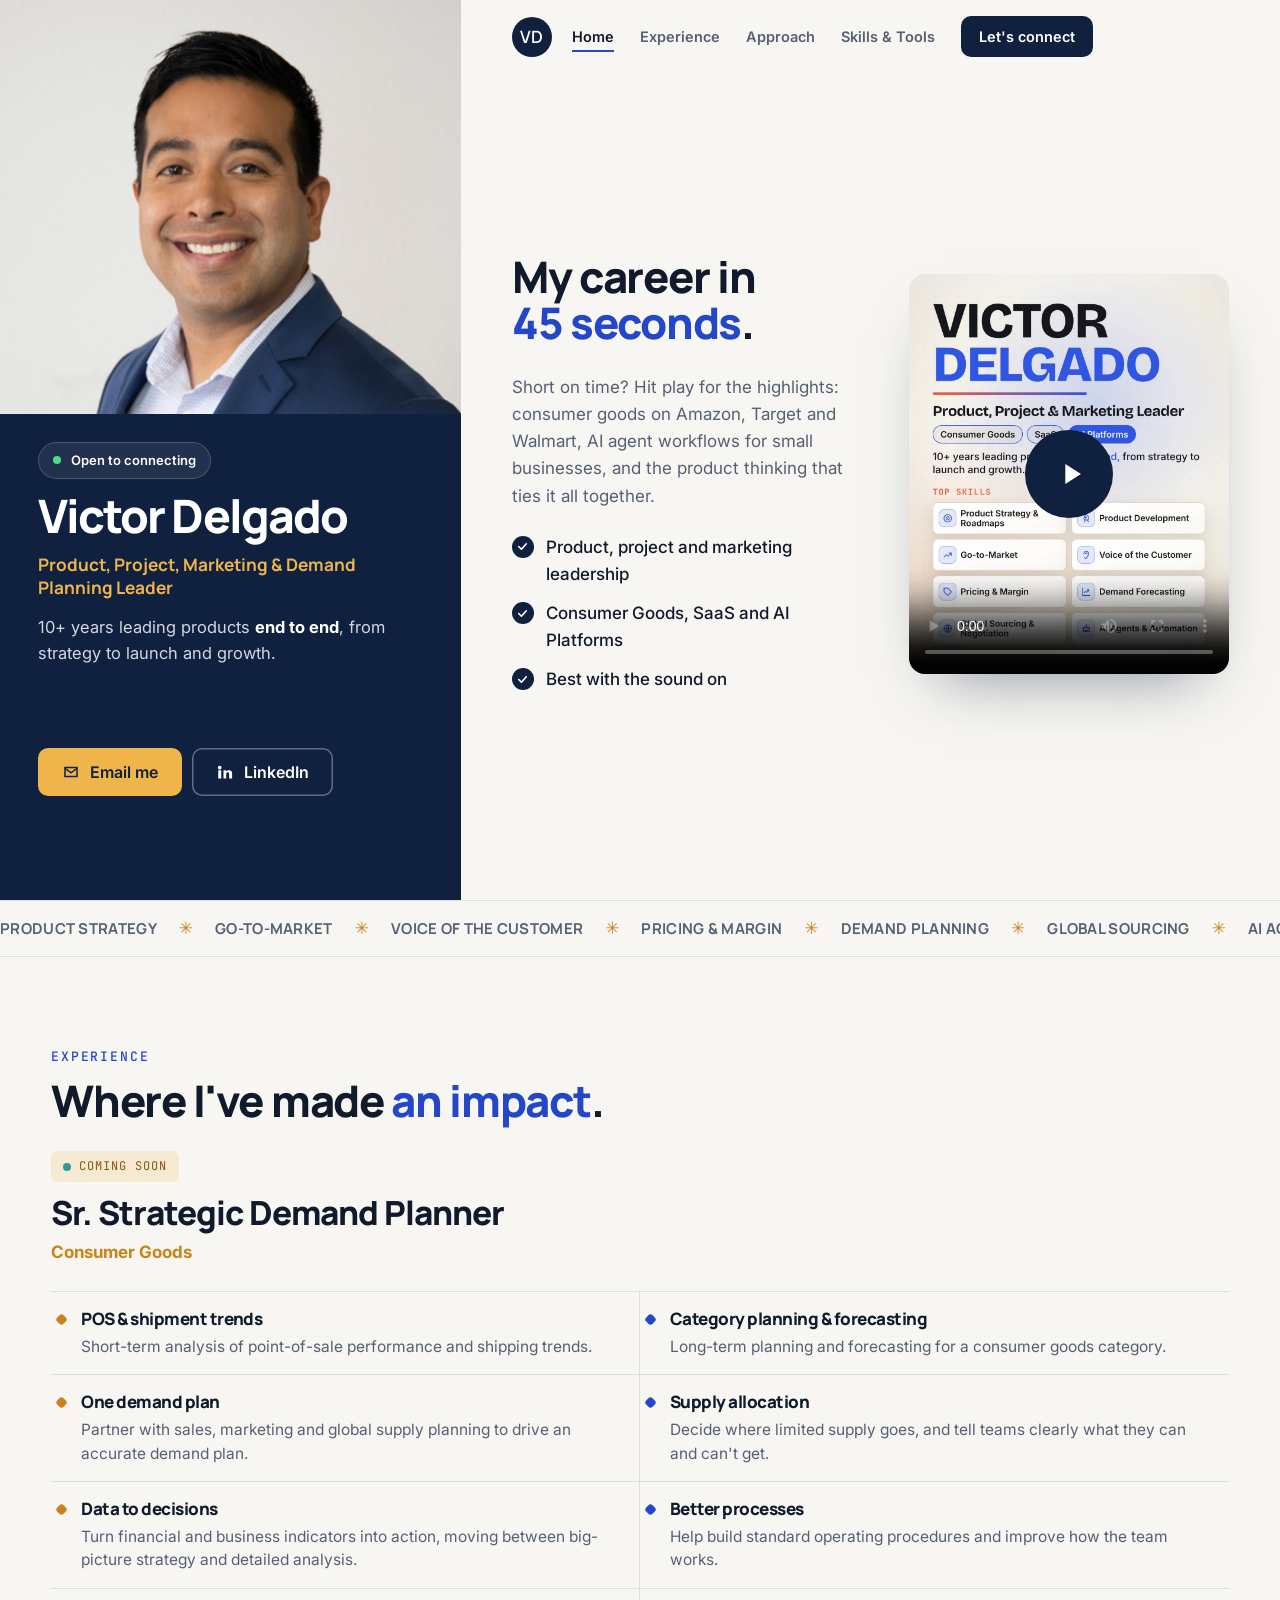
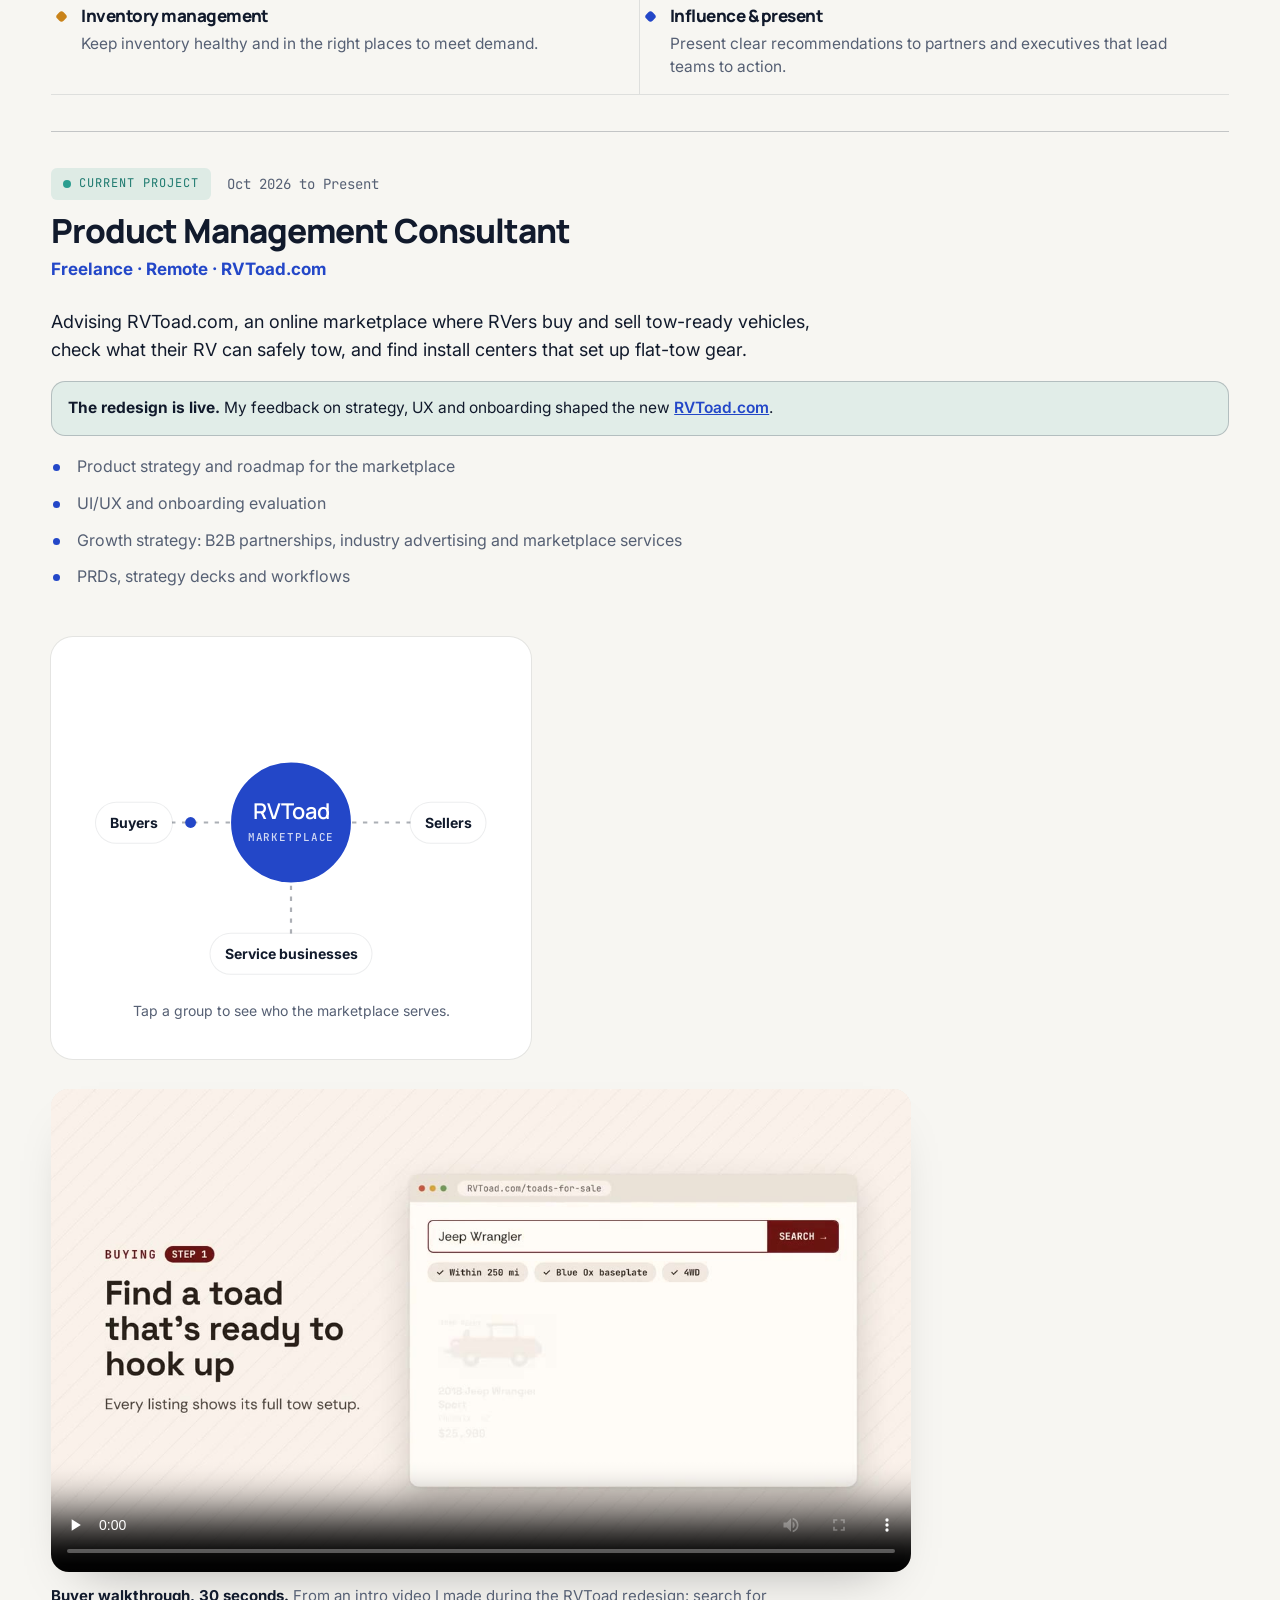
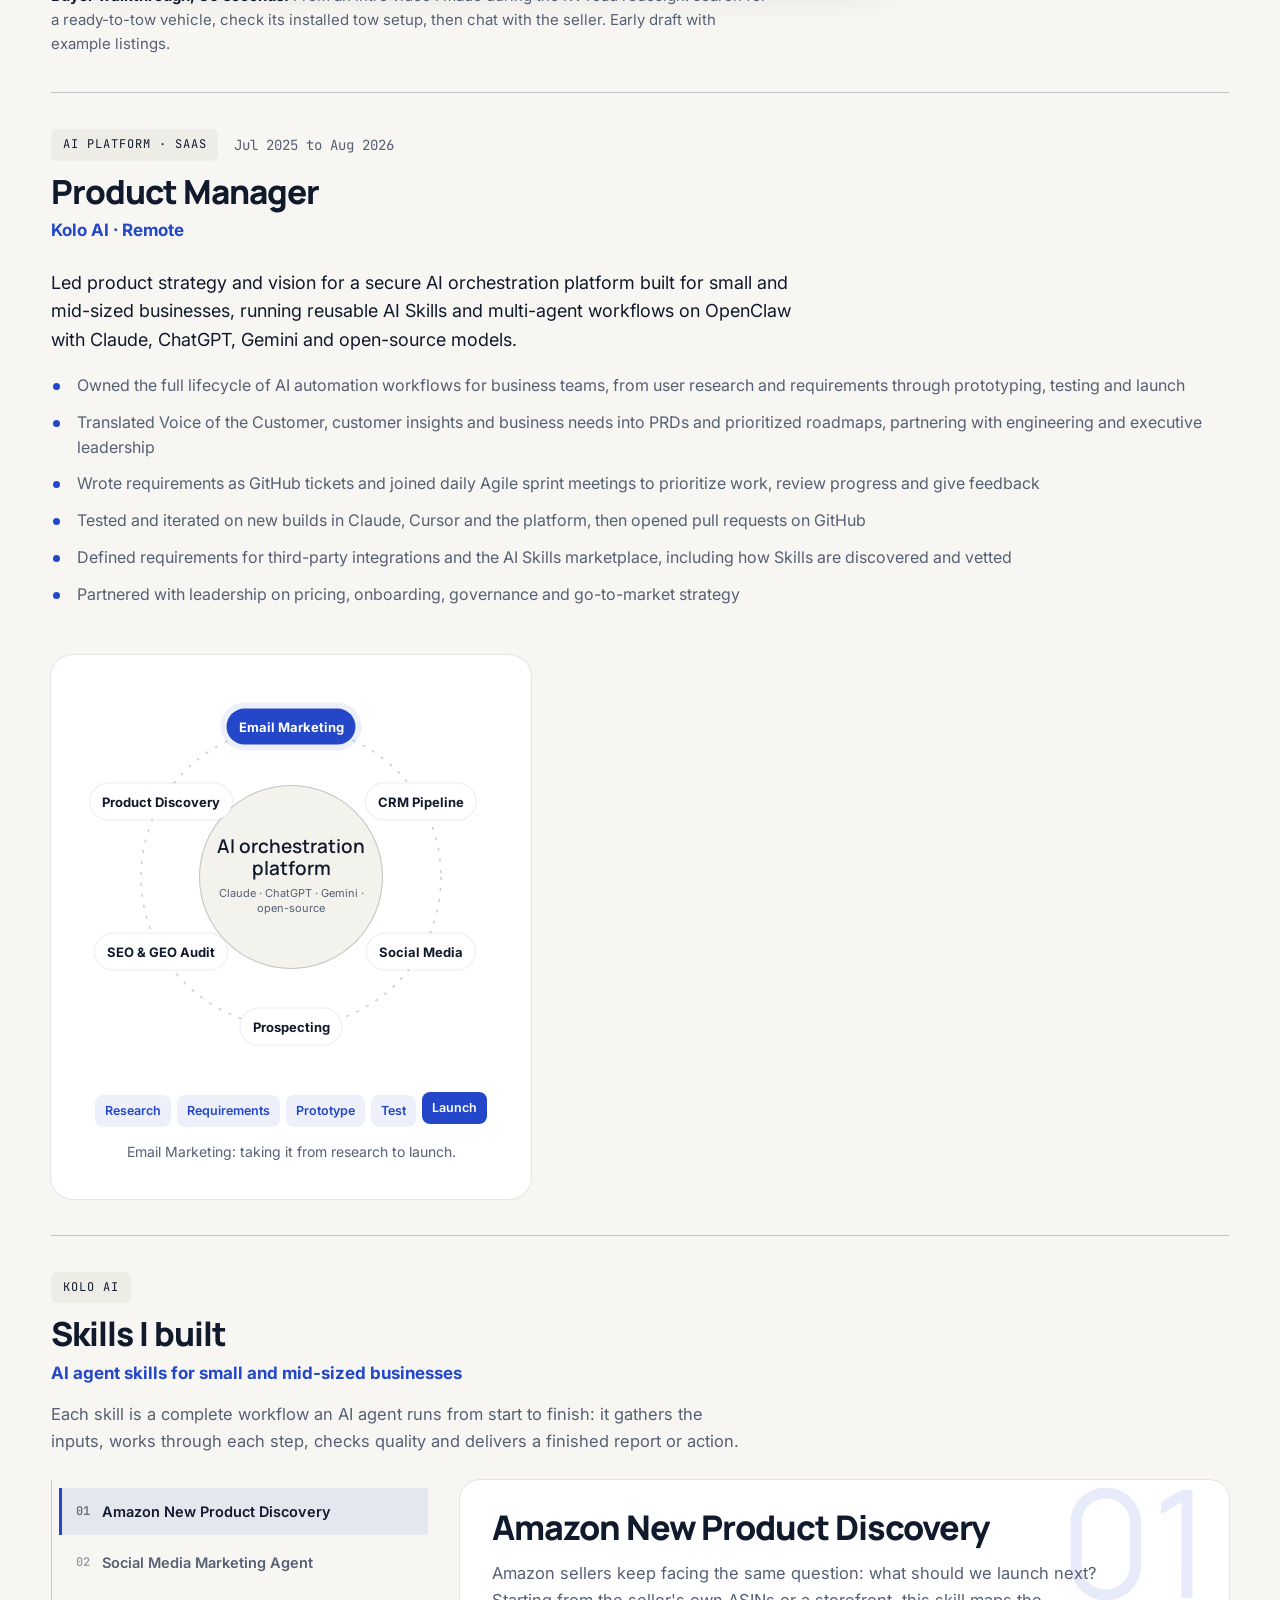
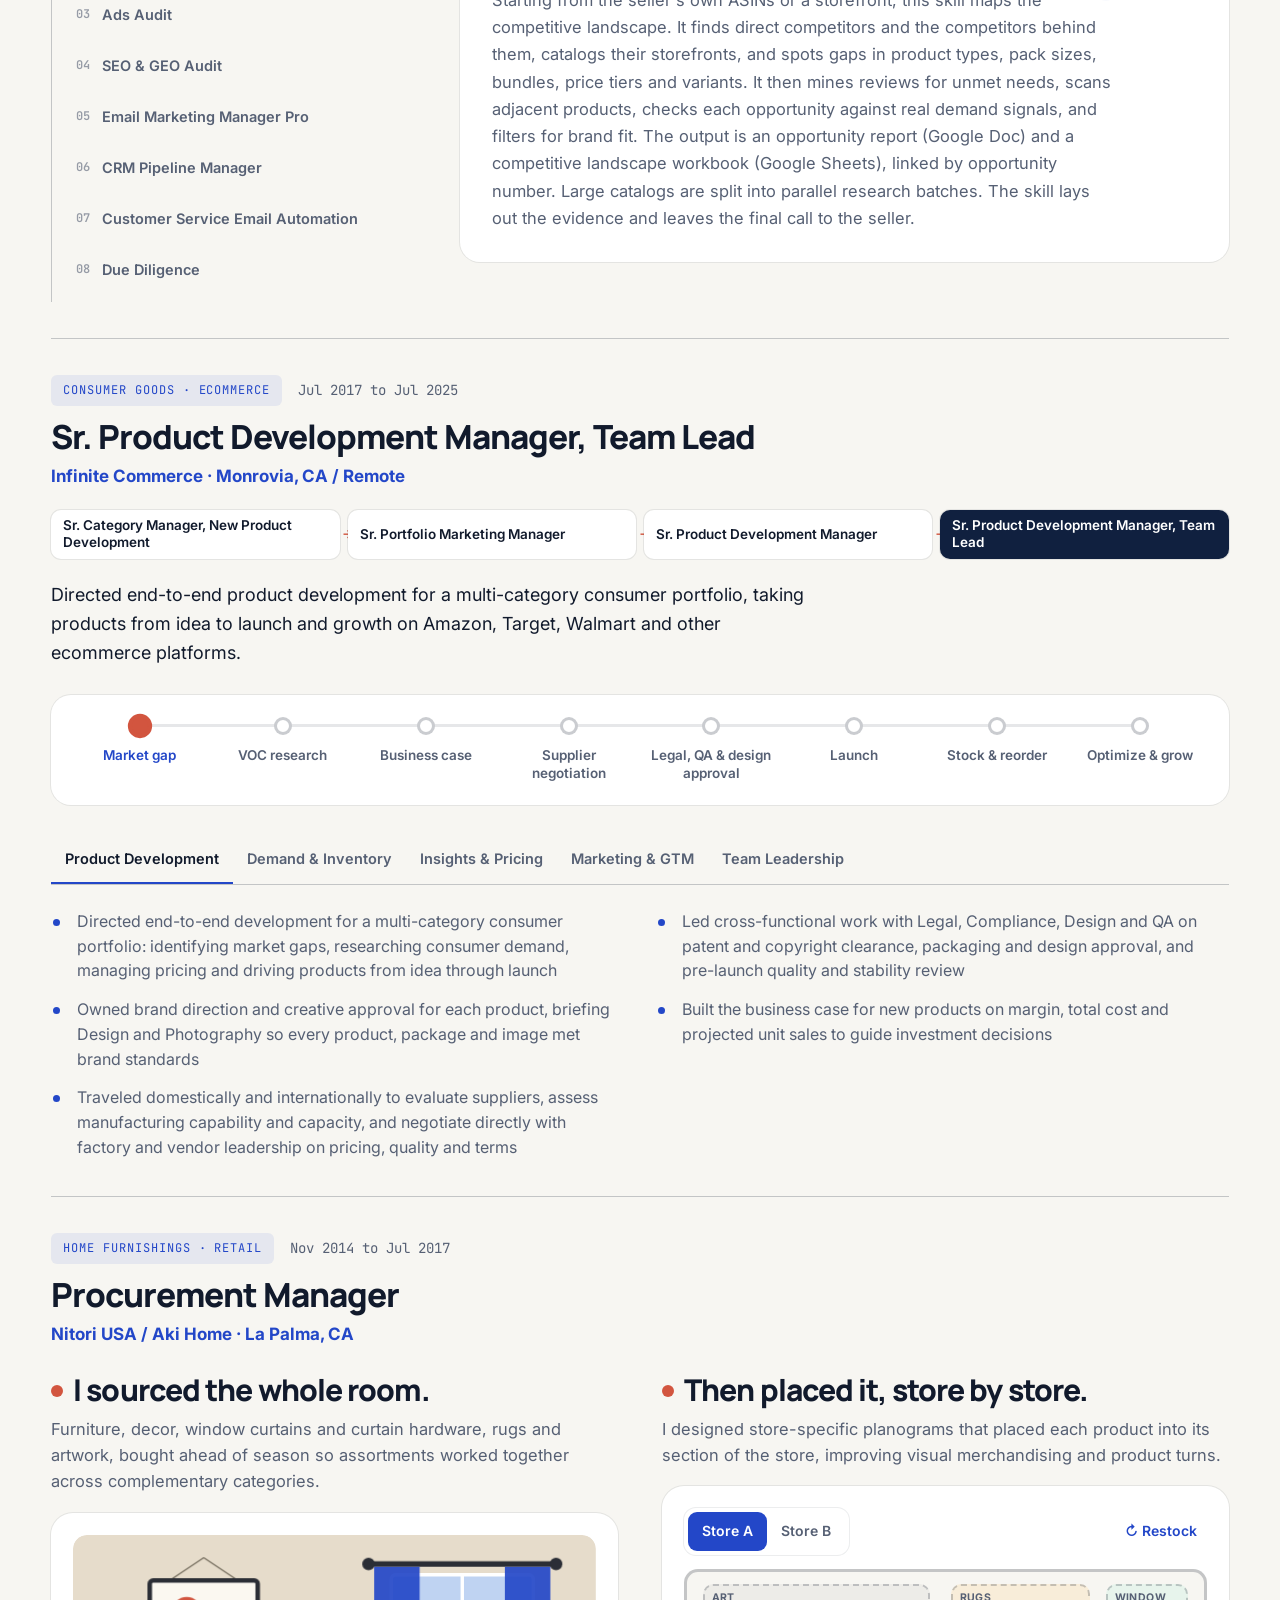
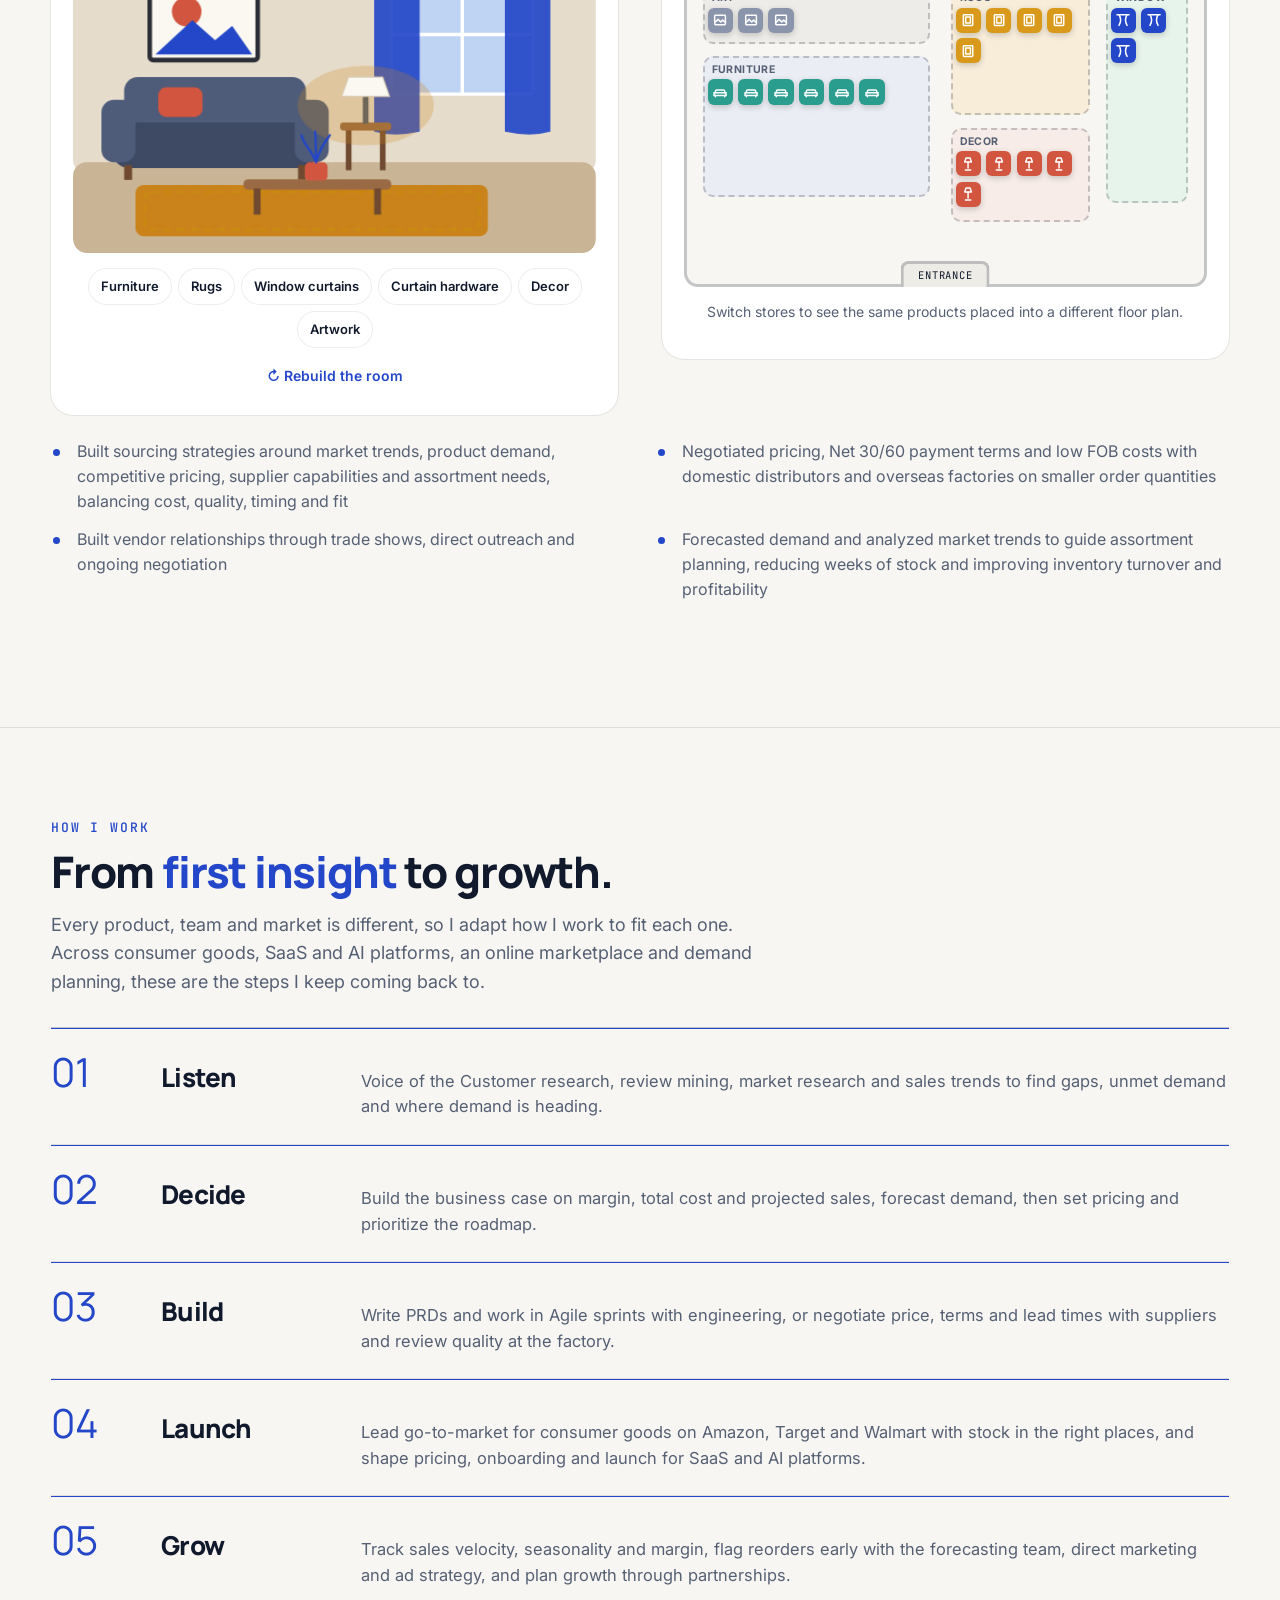
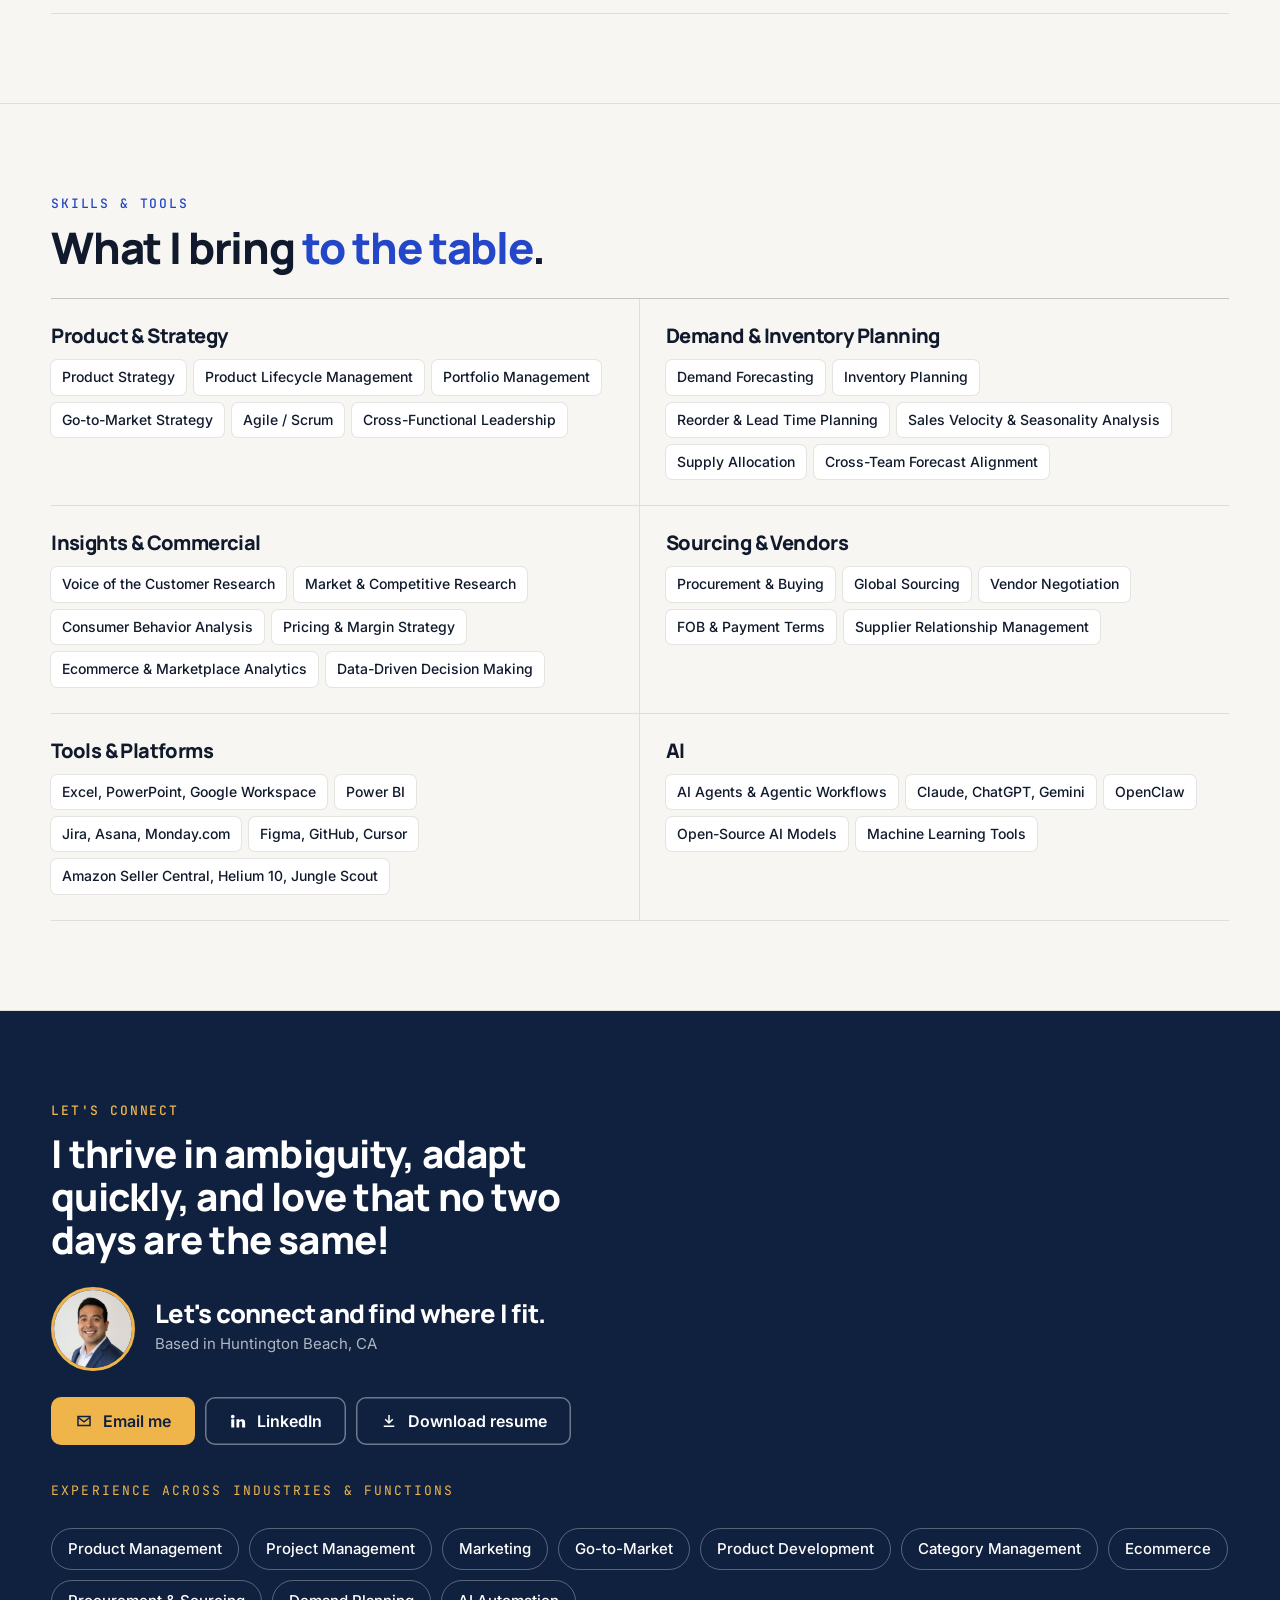
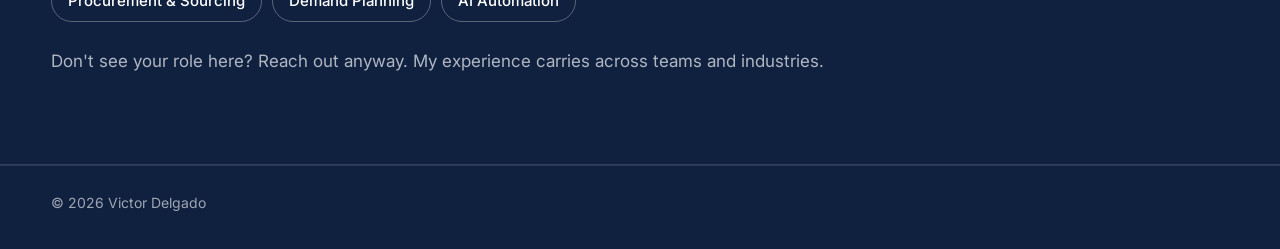
==== index.html @ 702a648f "Home hero: profile panel and video side by side, full-width sections below The fixed side panel is g" ====
<!doctype html>
<html lang="en">
<head>
  <meta charset="utf-8">
  <script>document.documentElement.classList.add("js")</script>
  <meta name="viewport" content="width=device-width, initial-scale=1">
  <title>Victor Delgado | Product, Project, Marketing &amp; Demand Planning Leader</title>
  <meta name="author" content="Victor Delgado">
  <meta name="description" content="Victor Delgado: Product, Project, Marketing &amp; Demand Planning Leader across Consumer Goods, SaaS and AI Platforms. 10+ years leading products end to end, from strategy to launch and growth.">
  <meta name="theme-color" content="#10203F">

  <meta property="og:type" content="website">
  <meta property="og:url" content="https://victordelgadopm.github.io/">
  <meta property="og:title" content="Victor Delgado | Product, Project, Marketing &amp; Demand Planning Leader">
  <meta property="og:description" content="10+ years leading products end to end, from strategy to launch and growth. Consumer Goods, SaaS and AI Platforms.">
  <meta property="og:image" content="https://victordelgadopm.github.io/assets/og-card.png?v=3">
  <meta property="og:image:width" content="1200">
  <meta property="og:image:height" content="630">
  <meta name="twitter:card" content="summary_large_image">

  <link rel="icon" href="assets/favicon.svg" type="image/svg+xml">
  <link rel="preconnect" href="https://fonts.googleapis.com">
  <link rel="preconnect" href="https://fonts.gstatic.com" crossorigin>
  <link href="https://fonts.googleapis.com/css2?family=Manrope:wght@500;600;700;800&family=Inter:wght@400;500;600;700&family=JetBrains+Mono:wght@500&display=swap" rel="stylesheet">
  <link rel="stylesheet" href="styles.css?v=20261119u">
  <link rel="stylesheet" href="profile.css?v=20261119u">
</head>
<body class="o1">
  <div class="progress" aria-hidden="true"></div>
  <div class="side__track" aria-hidden="true"><span></span></div>
  <header class="nav ">
    <a href="#home" class="nav__logo" aria-label="Back to top">VD</a>
    <nav class="nav__links" id="navLinks" aria-label="Sections">
      <a href="#home" class="nav__logo nav__logo--inline" aria-label="Back to top">VD</a>
      <a href="#home">Home</a>
      <a href="#experience">Experience</a>
      <a href="#approach">Approach</a>
      <a href="#toolkit">Skills &amp; Tools</a>
      <a href="#contact" class="nav__pill">Let's connect</a>
    </nav>
    <button type="button" class="nav__menu" aria-expanded="false" aria-controls="navLinks"><svg viewBox="0 0 24 24" aria-hidden="true"><path d="M4 7h16M4 12h16M4 17h16" fill="none" stroke="currentColor" stroke-width="2" stroke-linecap="round"/></svg>Menu</button>
    <a href="#contact" class="btn btn--small nav__cta">Let's connect</a>
  </header>
  <section id="home" class="top">
  <aside class="side hero">
    <div class="side__photo tilt"><img src="assets/headshot.jpg" alt="Portrait of Victor Delgado" width="1000" height="1000"></div>
    <div class="side__body">
      <p class="eyebrow"><span class="dot-live"></span>Open to connecting</p>
      <h1 class="side__name">Victor Delgado</h1>
      <p class="side__title">Product, Project, Marketing &amp; Demand Planning Leader</p>
      <p class="side__lede">10+ years leading products <em>end to end</em>, from strategy to launch and growth.</p>
      <p class="hero__rotator" aria-live="polite"><span class="bw">I</span> <span class="bw">turn</span> <span class="bw"><b>sales</b></span> <span class="bw"><b>trends</b></span> <span class="bw">into</span> <span class="bw"><b>forecasts</b></span> <span class="bw"><b>teams</b></span> <span class="bw"><b>can</b></span> <span class="bw"><b>plan</b></span> <span class="bw"><b>around.</b></span></p>
      <div class="side__cta">
        <a href="#video" class="btn magnetic"><svg viewBox="0 0 24 24" aria-hidden="true"><path d="M8 5v14l11-7z"/></svg>Watch my video resume</a>
        <a href="#experience" class="btn btn--ghost magnetic">See my work</a>
      </div>
      <div class="side__cta side__cta--desk">
        <a href="mailto:vtdelg@gmail.com" class="btn magnetic"><svg viewBox="0 0 24 24" aria-hidden="true"><path d="M4 6h16v12H4z" fill="none" stroke="currentColor" stroke-width="2"/><path d="M4 7l8 6 8-6" fill="none" stroke="currentColor" stroke-width="2"/></svg>Email me</a>
        <a href="https://www.linkedin.com/in/victordelgado-product" class="btn btn--ghost magnetic" target="_blank" rel="noopener"><svg viewBox="0 0 24 24" aria-hidden="true"><path fill="currentColor" d="M4.98 3.5a2.5 2.5 0 1 1 0 5 2.5 2.5 0 0 1 0-5zM3 9.75h4v11H3zm7 0h3.8v1.5h.05c.53-1 1.83-1.75 3.4-1.75 3.6 0 4.25 2.2 4.25 5.1v6.15h-4v-5.45c0-1.3-.02-2.95-1.8-2.95-1.8 0-2.1 1.4-2.1 2.85v5.55H10z"/></svg>LinkedIn</a>
      </div>
    </div>
  </aside>
    <div id="video" class="top__video">
      <div class="blk__body vid">
        <div class="vid__copy"><h2>My career in <em>45 seconds</em>.</h2>
          <p>Short on time? Hit play for the highlights: consumer goods on Amazon, Target and Walmart, AI agent workflows for small businesses, and the product thinking that ties it all together.</p>
          <ul class="ticks">
<li>Product, project and marketing leadership</li>
<li>Consumer Goods, SaaS and AI Platforms</li>
<li>Best with the sound on</li>
</ul></div>
        <div class="vid__frame"><div class="screen">
          <video id="resumeVideo" src="assets/video-resume.mp4" poster="assets/video-poster.jpg" preload="metadata" playsinline controls></video>
          <button class="video__play" type="button" aria-label="Play video resume"><svg viewBox="0 0 24 24" aria-hidden="true"><path d="M8 5v14l11-7z"/></svg></button>
        </div></div>
      </div>
    </div>
  </section>
  <main class="main">
    <div class="strip" aria-hidden="true"><div class="marquee__track">
<span>Product Strategy</span><i>✳</i><span>Go-to-Market</span><i>✳</i><span>Voice of the Customer</span><i>✳</i><span>Pricing &amp; Margin</span><i>✳</i><span>Demand Planning</span><i>✳</i><span>Global Sourcing</span><i>✳</i><span>AI Agents &amp; Automation</span><i>✳</i><span>Roadmaps &amp; PRDs</span><i>✳</i>
<span>Product Strategy</span><i>✳</i><span>Go-to-Market</span><i>✳</i><span>Voice of the Customer</span><i>✳</i><span>Pricing &amp; Margin</span><i>✳</i><span>Demand Planning</span><i>✳</i><span>Global Sourcing</span><i>✳</i><span>AI Agents &amp; Automation</span><i>✳</i><span>Roadmaps &amp; PRDs</span><i>✳</i>
</div></div>
    <section id="experience" class="section blk">
      <div class="blk__label">Experience</div>
      <div class="blk__body"><h2 class="blk__h">Where I've made <em>an impact</em>.</h2>
      <article class="role role--wide role--next reveal" id="role-demand">
<div class="role__head">
<div class="role__meta"><span class="badge badge--amber"><span class="dot-live dot-live--amber"></span>Coming soon</span></div>
<h3 class="role__title">Sr. Strategic Demand Planner</h3>
<p class="role__co">Consumer Goods</p>
</div>
<ul class="duties">
<li class="duty reveal" style="--d:0"><h4>POS &amp; shipment trends</h4><p>Short-term analysis of point-of-sale performance and shipping trends.</p></li>
<li class="duty reveal" style="--d:1"><h4>Category planning &amp; forecasting</h4><p>Long-term planning and forecasting for a consumer goods category.</p></li>
<li class="duty reveal" style="--d:2"><h4>One demand plan</h4><p>Partner with sales, marketing and global supply planning to drive an accurate demand plan.</p></li>
<li class="duty reveal" style="--d:0"><h4>Supply allocation</h4><p>Decide where limited supply goes, and tell teams clearly what they can and can't get.</p></li>
<li class="duty reveal" style="--d:1"><h4>Data to decisions</h4><p>Turn financial and business indicators into action, moving between big-picture strategy and detailed analysis.</p></li>
<li class="duty reveal" style="--d:2"><h4>Better processes</h4><p>Help build standard operating procedures and improve how the team works.</p></li>
<li class="duty reveal" style="--d:0"><h4>Inventory management</h4><p>Keep inventory healthy and in the right places to meet demand.</p></li>
<li class="duty reveal" style="--d:1"><h4>Influence &amp; present</h4><p>Present clear recommendations to partners and executives that lead teams to action.</p></li>
</ul>
</article><article class="role reveal" id="role-rvtoad">
<div class="role__head">
<div class="role__meta"><span class="badge badge--live"><span class="dot-live"></span>Current project</span><span class="role__dates">Oct 2026 to Present</span></div>
<h3 class="role__title">Product Management Consultant</h3>
<p class="role__co">Freelance · Remote · RVToad.com</p>
</div>
<div class="role__body">
<div class="role__text">
<p class="role__sum">Advising RVToad.com, an online marketplace where RVers buy and sell tow-ready vehicles, check what their RV can safely tow, and find install centers that set up flat-tow gear.</p>
<p class="note note--live"><strong>The redesign is live.</strong> My feedback on strategy, UX and onboarding shaped the new <a href="https://rvtoad.com" rel="noopener" target="_blank">RVToad.com</a>.</p>
<ul class="list">
<li>Product strategy and roadmap for the marketplace</li>
<li>UI/UX and onboarding evaluation</li>
<li>Growth strategy: B2B partnerships, industry advertising and marketplace services</li>
<li>PRDs, strategy decks and workflows</li>
</ul>
</div>
<figure aria-label="Diagram: RVToad marketplace connecting buyers, sellers and service businesses" class="viz viz--market">
<div class="market-wrap">
<svg aria-hidden="true" class="market" viewbox="0 0 400 300">
<path class="market__path" d="M70 150 L200 150" id="mp1"></path>
<path class="market__path" d="M330 150 L200 150" id="mp2"></path>
<path class="market__path" d="M200 262 L200 150" id="mp3"></path>
<circle class="market__dot" r="5"><animatemotion dur="2.4s" repeatcount="indefinite"><mpath href="#mp1"></mpath></animatemotion></circle>
<circle class="market__dot market__dot--b" r="5"><animatemotion begin="0.8s" dur="2.4s" repeatcount="indefinite"><mpath href="#mp2"></mpath></animatemotion></circle>
<circle class="market__dot market__dot--c" r="5"><animatemotion begin="1.6s" dur="2.4s" repeatcount="indefinite"><mpath href="#mp3"></mpath></animatemotion></circle>
<circle class="market__pulse" cx="200" cy="150" r="54"></circle>
<circle class="market__hub" cx="200" cy="150" r="54"></circle>
<text class="market__hubtxt" x="200" y="147">RVToad</text>
<text class="market__hubsub" x="200" y="167">marketplace</text>
</svg>
<button class="node node--l" data-tip="Buyers: RVers shopping for a vehicle with tow gear already installed, plus a calculator to check what their RV can safely tow." type="button">Buyers</button>
<button class="node node--r" data-tip="Sellers: private owners, RV dealers and install shops listing tow-ready vehicles." type="button">Sellers</button>
<button class="node node--b" data-tip="Service businesses: install centers and service shops that set up flat-tow gear, reached through marketplace services and B2B partnerships." type="button">Service businesses</button>
</div>
<figcaption aria-live="polite" class="viz__tip">Tap a group to see who the marketplace serves.</figcaption>
</figure>
</div>
<figure class="rvvid">
<div class="rvvid__frame">
<video aria-label="RVToad buyer walkthrough video" controls="" playsinline="" poster="assets/rvtoad-poster.jpg" preload="none" src="assets/rvtoad-buyer.mp4"></video>
</div>
<figcaption><strong>Buyer walkthrough, 30 seconds.</strong> From an intro video I made during the RVToad redesign: search for a ready-to-tow vehicle, check its installed tow setup, then chat with the seller. Early draft with example listings.</figcaption>
</figure>
</article><article class="role reveal" id="role-kolo">
<div class="role__head">
<div class="role__meta"><span class="badge">AI Platform · SaaS</span><span class="role__dates">Jul 2025 to Aug 2026</span></div>
<h3 class="role__title">Product Manager</h3>
<p class="role__co">Kolo AI · Remote</p>
</div>
<div class="role__body">
<div class="role__text">
<p class="role__sum">Led product strategy and vision for a secure AI orchestration platform built for small and mid-sized businesses, running reusable AI Skills and multi-agent workflows on OpenClaw with Claude, ChatGPT, Gemini and open-source models.</p>
<ul class="list">
<li>Owned the full lifecycle of AI automation workflows for business teams, from user research and requirements through prototyping, testing and launch</li>
<li>Translated Voice of the Customer, customer insights and business needs into PRDs and prioritized roadmaps, partnering with engineering and executive leadership</li>
<li>Wrote requirements as GitHub tickets and joined daily Agile sprint meetings to prioritize work, review progress and give feedback</li>
<li>Tested and iterated on new builds in Claude, Cursor and the platform, then opened pull requests on GitHub</li>
<li>Defined requirements for third-party integrations and the AI Skills marketplace, including how Skills are discovered and vetted</li>
<li>Partnered with leadership on pricing, onboarding, governance and go-to-market strategy</li>
</ul>
</div>
<figure aria-label="Diagram: examples of AI agent workflows owned at Kolo AI" class="viz viz--agents">
<div class="orbit">
<svg aria-hidden="true" class="orbit__lines" viewbox="0 0 400 400">
<circle class="orbit__ring" cx="200" cy="200" r="150"></circle>
</svg>
<div class="orbit__core">
<strong>AI orchestration platform</strong>
<span>Claude · ChatGPT · Gemini · open-source</span>
</div>
<button class="agent" style="--a:-90deg" type="button">Email Marketing</button>
<button class="agent" style="--a:-30deg" type="button">CRM Pipeline</button>
<button class="agent" style="--a:30deg" type="button">Social Media</button>
<button class="agent" style="--a:90deg" type="button">Prospecting</button>
<button class="agent" style="--a:150deg" type="button">SEO &amp; GEO Audit</button>
<button class="agent" style="--a:210deg" type="button">Product Discovery</button>
</div>
<ol aria-label="Workflow lifecycle" class="lifecycle">
<li>Research</li><li>Requirements</li><li>Prototype</li><li>Test</li><li>Launch</li>
</ol>
<figcaption aria-live="polite" class="viz__tip">Examples of agent workflows I owned. Tap one to run it through the lifecycle.</figcaption>
</figure>
</div>
</article><article class="role role--skills reveal" id="role-kolo-skills">
<div class="role__head">
<div class="role__meta"><span class="badge">Kolo AI</span></div>
<h3 class="role__title">Skills I built</h3>
<p class="role__co">AI agent skills for small and mid-sized businesses</p>
<p class="role__sum skills__intro">Each skill is a complete workflow an AI agent runs from start to finish: it gathers the inputs, works through each step, checks quality and delivers a finished report or action.</p>
</div>
<div class="tabs skills" data-tabs="">
<div aria-label="Skills I built at Kolo AI" class="tabs__list skills__list" role="tablist">
<button aria-controls="sk0" aria-selected="true" id="tab-sk0" role="tab" type="button"><span class="skills__num">01</span>Amazon New Product Discovery</button>
<button aria-controls="sk1" aria-selected="false" id="tab-sk1" role="tab" tabindex="-1" type="button"><span class="skills__num">02</span>Social Media Marketing Agent</button>
<button aria-controls="sk2" aria-selected="false" id="tab-sk2" role="tab" tabindex="-1" type="button"><span class="skills__num">03</span>Ads Audit</button>
<button aria-controls="sk3" aria-selected="false" id="tab-sk3" role="tab" tabindex="-1" type="button"><span class="skills__num">04</span>SEO &amp; GEO Audit</button>
<button aria-controls="sk4" aria-selected="false" id="tab-sk4" role="tab" tabindex="-1" type="button"><span class="skills__num">05</span>Email Marketing Manager Pro</button>
<button aria-controls="sk5" aria-selected="false" id="tab-sk5" role="tab" tabindex="-1" type="button"><span class="skills__num">06</span>CRM Pipeline Manager</button>
<button aria-controls="sk6" aria-selected="false" id="tab-sk6" role="tab" tabindex="-1" type="button"><span class="skills__num">07</span>Customer Service Email Automation</button>
<button aria-controls="sk7" aria-selected="false" id="tab-sk7" role="tab" tabindex="-1" type="button"><span class="skills__num">08</span>Due Diligence</button>
</div>
<div class="skills__panels">
<div aria-labelledby="tab-sk0" class="tabs__panel skills__panel" id="sk0" role="tabpanel">
<span class="skills__big">01</span>
<h4>Amazon New Product Discovery</h4>
<p>Amazon sellers keep facing the same question: what should we launch next? Starting from the seller's own ASINs or a storefront, this skill maps the competitive landscape. It finds direct competitors and the competitors behind them, catalogs their storefronts, and spots gaps in product types, pack sizes, bundles, price tiers and variants. It then mines reviews for unmet needs, scans adjacent products, checks each opportunity against real demand signals, and filters for brand fit. The output is an opportunity report (Google Doc) and a competitive landscape workbook (Google Sheets), linked by opportunity number. Large catalogs are split into parallel research batches. The skill lays out the evidence and leaves the final call to the seller.</p>
</div>
<div aria-labelledby="tab-sk1" class="tabs__panel skills__panel" hidden="" id="sk1" role="tabpanel">
<span class="skills__big">02</span>
<h4>Social Media Marketing Agent</h4>
<p>Small brands know they should post consistently, but few have time to research what works and keep up across five platforms. This marketing copilot has two modes. Research scans competitors in the niche and delivers a chat summary, a Google Doc report and a screenshot album. Create learns the brand's voice and brand kit, then turns one idea into drafts written for each platform (LinkedIn, X, TikTok, Instagram and Facebook) and shows them on an approval card where the owner can edit them. It is designed to schedule and publish through a virtual browser using the owner's own logged-in accounts, so it can do what the owner can do on each platform with no API keys. It prefers each platform's own scheduler, has a self-healing layer that adapts when a platform changes its layout, confirms posts actually went live, and never publishes without the owner's sign-off.</p>
</div>
<div aria-labelledby="tab-sk2" class="tabs__panel skills__panel" hidden="" id="sk2" role="tabpanel">
<span class="skills__big">03</span>
<h4>Ads Audit</h4>
<p>Small businesses often spend on ads across several platforms with no clear view of what's working. This skill audits paid media across Google, Meta, Amazon, LinkedIn, TikTok, Microsoft and other channels from whatever the owner uploads (exports, screenshots, or links). Specialist agents review tracking, budget, creative, compliance and each platform in parallel. The results roll up into a health score and grade, quick wins, and a 7/30/90 day action plan, delivered as a Google Doc report plus scorecard sheets. An optional full audit adds competitor research, and returning clients are remembered so repeat audits start faster.</p>
</div>
<div aria-labelledby="tab-sk3" class="tabs__panel skills__panel" hidden="" id="sk3" role="tabpanel">
<span class="skills__big">04</span>
<h4>SEO &amp; GEO Audit</h4>
<p>Customers now find businesses through AI answers like ChatGPT and Google AI as well as through Google search. This skill audits both. It checks Google Maps to see whether the business has a Google Business Profile, then follows one of two audit paths: one for local businesses with a profile, one for online-only brands. It crawls the site and sitemap, runs keyword searches, pulls Google Business Profile data, and checks technical SEO, schema, and Shopify, WordPress and Wix specifics. Google Search Console, Analytics, Ahrefs or SEMrush can be connected for deeper data. Every section of the report spells out the issues found, what to do, and the GEO impact. The report runs through a QA checklist before it's delivered as a Google Doc.</p>
</div>
<div aria-labelledby="tab-sk4" class="tabs__panel skills__panel" hidden="" id="sk4" role="tabpanel">
<span class="skills__big">05</span>
<h4>Email Marketing Manager Pro</h4>
<p>SMB outreach usually fails one of two ways: spam filters or a burned sender reputation. This skill runs multi-touch email campaigns from a connected Gmail or Outlook account the way a careful person would. It imports contact lists from files or shared links, drafts each touch for the owner's approval, sends one email at a time at a human pace during business hours, and follows up only with verified non-responders. It tracks replies, bounces and unsubscribes in one contact status view, honors opt-outs permanently, adds an unsubscribe and address footer to every email, and drafts replies to warm leads for approval.</p>
</div>
<div aria-labelledby="tab-sk5" class="tabs__panel skills__panel" hidden="" id="sk5" role="tabpanel">
<span class="skills__big">06</span>
<h4>CRM Pipeline Manager</h4>
<p>Many small teams can't justify a heavy CRM, so deals live in inboxes and spreadsheets. This is an AI-native CRM the team runs in plain language: accounts, contacts, deals, tasks, activity history and pipeline forecasting. A guided setup interview captures the team's real sales process, and data can be migrated from Salesforce, HubSpot, Pipedrive or spreadsheets. Permission tiers decide what the agent does on its own versus what needs approval, every change is logged and can be undone, and daily digests and reports flag deal risk and next best actions.</p>
</div>
<div aria-labelledby="tab-sk6" class="tabs__panel skills__panel" hidden="" id="sk6" role="tabpanel">
<span class="skills__big">07</span>
<h4>Customer Service Email Automation</h4>
<p>Small businesses lose customers when support emails sit unanswered, but most owners aren't ready to let AI reply on their behalf. This skill learns the business from its website, policy pages, shared files and past customer emails, then drafts replies in the owner's own voice. Every draft goes to an approval queue where the owner can approve, edit or reject it, and every edit feeds back into how it learns. It grounds answers only in the business's real policies and live order or booking data, escalates sensitive issues like legal threats or chargebacks straight to a person, flags emails still waiting on a reply, and logs questions the website couldn't answer. Once a category of email has earned a strong approval record, the agent can propose auto-responding to that category only, with ongoing spot checks. The owner can take that autonomy back instantly.</p>
</div>
<div aria-labelledby="tab-sk7" class="tabs__panel skills__panel" hidden="" id="sk7" role="tabpanel">
<span class="skills__big">08</span>
<h4>Due Diligence</h4>
<p>Before a partnership, acquisition, investment or big sales pitch, small teams rarely have the time or analysts for deep company research. From just a company name or URL, this skill produces a full due diligence report covering the company profile and business model, market sizing, competitive positioning, digital presence, customer reputation, product and IP, financial signals, leadership and growth indicators, then a SWOT and strategic considerations. Three research agents work in parallel to keep it fast, and each section passes a quality check before the report is assembled. Where public evidence is thin, the report says so instead of filling the gap with guesses. It's delivered as a Google Doc, a OneDrive document, or a PDF, depending on what the owner has connected.</p>
</div>
</div>
</div>
</article><article class="role role--wide reveal" id="role-infinite">
<div class="role__head">
<div class="role__meta"><span class="badge badge--coral">Consumer Goods · Ecommerce</span><span class="role__dates">Jul 2017 to Jul 2025</span></div>
<h3 class="role__title">Sr. Product Development Manager, Team Lead</h3>
<p class="role__co">Infinite Commerce · Monrovia, CA / Remote</p>
<ol aria-label="Career progression at Infinite Commerce" class="ladder">
<li>Sr. Category Manager, New Product Development</li>
<li aria-hidden="true" class="ladder__arrow"></li>
<li>Sr. Portfolio Marketing Manager</li>
<li aria-hidden="true" class="ladder__arrow"></li>
<li>Sr. Product Development Manager</li>
<li aria-hidden="true" class="ladder__arrow"></li>
<li class="ladder__top">Sr. Product Development Manager, Team Lead</li>
</ol>
</div>
<p class="role__sum">Directed end-to-end product development for a multi-category consumer portfolio, taking products from idea to launch and growth on Amazon, Target, Walmart and other ecommerce platforms.</p>
<div aria-label="How a product moved from idea to growth" class="pipeline">
<div class="pipeline__bar"><span></span></div>
<ol>
<li>Market gap</li>
<li>VOC research</li>
<li>Business case</li>
<li>Supplier negotiation</li>
<li>Legal, QA &amp; design approval</li>
<li>Launch</li>
<li>Stock &amp; reorder</li>
<li>Optimize &amp; grow</li>
</ol>
</div>
<div class="tabs" data-tabs="">
<div aria-label="Infinite Commerce responsibilities" class="tabs__list" role="tablist">
<button aria-controls="t-dev" aria-selected="true" id="tab-dev" role="tab" type="button">Product Development</button>
<button aria-controls="t-inv" aria-selected="false" id="tab-inv" role="tab" tabindex="-1" type="button">Demand &amp; Inventory</button>
<button aria-controls="t-ins" aria-selected="false" id="tab-ins" role="tab" tabindex="-1" type="button">Insights &amp; Pricing</button>
<button aria-controls="t-mkt" aria-selected="false" id="tab-mkt" role="tab" tabindex="-1" type="button">Marketing &amp; GTM</button>
<button aria-controls="t-lead" aria-selected="false" id="tab-lead" role="tab" tabindex="-1" type="button">Team Leadership</button>
</div>
<div aria-labelledby="tab-dev" class="tabs__panel" id="t-dev" role="tabpanel">
<ul class="list list--grid">
<li>Directed end-to-end development for a multi-category consumer portfolio: identifying market gaps, researching consumer demand, managing pricing and driving products from idea through launch</li>
<li>Led cross-functional work with Legal, Compliance, Design and QA on patent and copyright clearance, packaging and design approval, and pre-launch quality and stability review</li>
<li>Owned brand direction and creative approval for each product, briefing Design and Photography so every product, package and image met brand standards</li>
<li>Built the business case for new products on margin, total cost and projected unit sales to guide investment decisions</li>
<li>Traveled domestically and internationally to evaluate suppliers, assess manufacturing capability and capacity, and negotiate directly with factory and vendor leadership on pricing, quality and terms</li>
</ul>
</div>
<div aria-labelledby="tab-inv" class="tabs__panel" hidden="" id="t-inv" role="tabpanel">
<ul class="list list--grid">
<li>Monitored inventory flow across the portfolio, from overseas production through company warehouses to Amazon fulfillment centers, keeping stock in place end to end so listings stayed available</li>
<li>Worked with the forecasting and operations teams after launch to get stock to the right places and keep reorders on time, so new products kept selling and became ongoing products</li>
<li>Analyzed sales velocity and seasonal patterns to flag reorder needs to the forecasting team early, covering long overseas lead times and preventing stockouts and lost rankings</li>
<li>Built an Excel master tracker from Power BI data to monitor products, inventory and key metrics, flag at-risk products and guide decisions on new variants</li>
</ul>
</div>
<div aria-labelledby="tab-ins" class="tabs__panel" hidden="" id="t-ins" role="tabpanel">
<ul class="list list--grid">
<li>Ran Voice of the Customer research through competitive analysis and customer review mining to find product gaps, complaints and unmet demand, directly shaping new product development</li>
<li>Owned product pricing and commercial strategy, weighing competitive position, market conditions, consumer demand and financial goals to balance growth and profitability</li>
<li>Monitored product-level margin and sales against sourcing targets, adjusting pricing, listings and keywords to revive underperforming items and avoid discontinuation</li>
</ul>
</div>
<div aria-labelledby="tab-mkt" class="tabs__panel" hidden="" id="t-mkt" role="tabpanel">
<ul class="list list--grid">
<li>Directed go-to-market for new launches on Amazon, Target, Walmart and other ecommerce platforms, with complete, brand-aligned listings and creative ready at launch</li>
<li>Owned listing optimization across the active portfolio: titles, keywords, images and pricing</li>
<li>Monitored advertising keyword performance, found underperforming and missing keywords, and directed the advertising team on targeting and spend</li>
<li>Drove conversion through pricing updates, promotional placements and virtual bundles</li>
</ul>
</div>
<div aria-labelledby="tab-lead" class="tabs__panel" hidden="" id="t-lead" role="tabpanel">
<ul class="list list--grid">
<li>Led and mentored Product Development Managers on strategy, prioritization, execution and professional growth, and standardized development processes across teams</li>
<li>Extended influence beyond my formal scope, spotting issues and driving changes in sourcing, design, marketing and forecasting to protect each product's performance and brand</li>
<li>Used ecommerce data, consumer trends and machine learning tools to uncover assortment gaps and growth opportunities across a large multi-category portfolio</li>
<li>Partnered with global teams in sourcing, design and operations to execute category strategies and scale product development</li>
</ul>
</div>
</div>
</article><article class="role role--wide reveal" id="role-nitori">
<div class="role__head">
<div class="role__meta"><span class="badge badge--coral">Home Furnishings · Retail</span><span class="role__dates">Nov 2014 to Jul 2017</span></div>
<h3 class="role__title">Procurement Manager</h3>
<p class="role__co">Nitori USA / Aki Home · La Palma, CA</p>
</div>
<div class="nitori">
<div class="nitori__col">
<h4 class="nitori__h">I sourced the whole room.</h4>
<p class="role__sum">Furniture, decor, window curtains and curtain hardware, rugs and artwork, bought ahead of season so assortments worked together across complementary categories.</p>
<figure class="viz viz--room">
<svg aria-label="A living room built from the categories I sourced: sofa, tables, lamp, vase, rug, curtains, curtain rod and artwork" class="room" role="img" viewbox="0 0 920 560">
<rect class="room__wall" height="420" rx="24" width="920" x="0" y="0"></rect>
<rect class="room__floor" height="160" rx="24" width="920" x="0" y="400"></rect>
<rect class="room__glass" height="210" rx="8" width="250" x="560" y="70"></rect>
<line class="room__mullion" x1="685" x2="685" y1="70" y2="280"></line>
<line class="room__mullion" x1="560" x2="810" y1="175" y2="175"></line>
<g class="item it-hardware" data-cat="hardware">
<rect height="10" rx="5" width="330" x="520" y="46"></rect>
<circle cx="520" cy="51" r="11"></circle><circle cx="850" cy="51" r="11"></circle>
</g>
<g class="item it-curtains" data-cat="curtains">
<path class="drape drape--l" d="M530,56 h80 v290 q-45,10 -80,0 z"></path>
<path class="drape drape--r" d="M840,56 h-80 v290 q45,10 80,0 z"></path>
</g>
<g class="item it-art" data-cat="art">
<line class="art__wire" x1="230" x2="170" y1="40" y2="80"></line>
<line class="art__wire" x1="230" x2="290" y1="40" y2="80"></line>
<rect class="art__frame" height="140" rx="6" width="190" x="135" y="80"></rect>
<circle class="art__sun" cx="200" cy="135" r="26"></circle>
<path class="art__hill" d="M145,210 L210,150 L250,185 L280,160 L315,210 Z"></path>
</g>
<g class="item it-rug" data-cat="rugs">
<rect class="rug__base" height="90" rx="14" width="620" x="110" y="440"></rect>
<rect class="rug__trim" height="66" rx="10" width="588" x="126" y="452"></rect>
</g>
<g class="item it-sofa" data-cat="furniture">
<rect class="sofa__seat" height="110" rx="28" width="360" x="70" y="300"></rect>
<rect class="sofa__back" height="80" rx="24" width="320" x="90" y="250"></rect>
<rect class="sofa__back" height="110" rx="22" width="60" x="50" y="290"></rect>
<rect class="sofa__back" height="110" rx="22" width="60" x="390" y="290"></rect>
<rect class="wood--dark" height="26" width="14" x="90" y="405"></rect>
<rect class="wood--dark" height="26" width="14" x="396" y="405"></rect>
</g>
<g class="item it-table" data-cat="furniture">
<rect class="wood" height="18" rx="8" width="260" x="300" y="430"></rect>
<rect class="wood--dark" height="46" width="12" x="318" y="446"></rect>
<rect class="wood--dark" height="46" width="12" x="530" y="446"></rect>
</g>
<g class="item it-side" data-cat="furniture">
<rect class="wood" height="14" rx="6" width="90" x="470" y="330"></rect>
<rect class="wood--dark" height="70" width="10" x="480" y="344"></rect>
<rect class="wood--dark" height="70" width="10" x="540" y="344"></rect>
</g>
<g class="item it-decor" data-cat="decor">
<ellipse class="decor__glow" cx="515" cy="300" rx="120" ry="70"></ellipse>
<rect class="decor__pole" height="52" width="10" x="510" y="280"></rect>
<path class="decor__shade" d="M485,250 h60 l12,34 h-84 z"></path>
<rect class="decor__pillow" height="52" rx="14" width="78" x="150" y="268"></rect>
<rect class="decor__vase" height="32" rx="8" width="40" x="408" y="400"></rect>
<path class="decor__stems" d="M428,400 C418,375 405,368 402,352 M428,400 C434,374 444,364 452,352 M428,400 C427,380 428,366 426,346"></path>
</g>
</svg>
<div aria-label="Highlight a category" class="room__legend" role="group">
<button data-cat="furniture" type="button">Furniture</button>
<button data-cat="rugs" type="button">Rugs</button>
<button data-cat="curtains" type="button">Window curtains</button>
<button data-cat="hardware" type="button">Curtain hardware</button>
<button data-cat="decor" type="button">Decor</button>
<button data-cat="art" type="button">Artwork</button>
</div>
<button class="replay" data-replay="room" type="button">↻ Rebuild the room</button>
</figure>
</div>
<div class="nitori__col">
<h4 class="nitori__h">Then placed it, store by store.</h4>
<p class="role__sum">I designed store-specific planograms that placed each product into its section of the store, improving visual merchandising and product turns.</p>
<figure class="viz viz--plano">
<div class="plano__bar">
<div aria-label="Choose a store layout" class="seg" role="group">
<button aria-pressed="true" data-store="0" type="button">Store A</button>
<button aria-pressed="false" data-store="1" type="button">Store B</button>
</div>
<button class="replay replay--inline" data-replay="plano" type="button">↻ Restock</button>
</div>
<div aria-label="Top-down store floor plan with products moving into their sections" class="plano" id="plano" role="img">
<div class="plano__door">Entrance</div>
</div>
<figcaption class="viz__tip">Switch stores to see the same products placed into a different floor plan.</figcaption>
</figure>
</div>
</div>
<ul class="list list--grid">
<li>Built sourcing strategies around market trends, product demand, competitive pricing, supplier capabilities and assortment needs, balancing cost, quality, timing and fit</li>
<li>Negotiated pricing, Net 30/60 payment terms and low FOB costs with domestic distributors and overseas factories on smaller order quantities</li>
<li>Built vendor relationships through trade shows, direct outreach and ongoing negotiation</li>
<li>Forecasted demand and analyzed market trends to guide assortment planning, reducing weeks of stock and improving inventory turnover and profitability</li>
</ul>
</article></div>
    </section>
    <section id="approach" class="section blk">
      <div class="blk__label">How I work</div>
      <div class="blk__body"><h2 class="blk__h">From <em>first insight</em> to growth.</h2>
        <p class="blk__lede">Every product, team and market is different, so I adapt how I work to fit each one. Across consumer goods, SaaS and AI platforms, an online marketplace and demand planning, these are the steps I keep coming back to.</p>
        <ol class="steps">
<li class="step reveal" style="--d:0">
<span class="step__num">01</span>
<h3>Listen</h3>
<p>Voice of the Customer research, review mining, market research and sales trends to find gaps, unmet demand and where demand is heading.</p>
</li>
<li class="step reveal" style="--d:1">
<span class="step__num">02</span>
<h3>Decide</h3>
<p>Build the business case on margin, total cost and projected sales, forecast demand, then set pricing and prioritize the roadmap.</p>
</li>
<li class="step reveal" style="--d:2">
<span class="step__num">03</span>
<h3>Build</h3>
<p>Write PRDs and work in Agile sprints with engineering, or negotiate price, terms and lead times with suppliers and review quality at the factory.</p>
</li>
<li class="step reveal" style="--d:3">
<span class="step__num">04</span>
<h3>Launch</h3>
<p>Lead go-to-market for consumer goods on Amazon, Target and Walmart with stock in the right places, and shape pricing, onboarding and launch for SaaS and AI platforms.</p>
</li>
<li class="step reveal" style="--d:4">
<span class="step__num">05</span>
<h3>Grow</h3>
<p>Track sales velocity, seasonality and margin, flag reorders early with the forecasting team, direct marketing and ad strategy, and plan growth through partnerships.</p>
</li>
</ol></div>
    </section>
    <section id="toolkit" class="section blk">
      <div class="blk__label">Skills &amp; Tools</div>
      <div class="blk__body"><h2 class="blk__h">What I bring <em>to the table</em>.</h2>
        <div class="cards">
<div class="card reveal" style="--d:0">
<h3>Product &amp; Strategy</h3>
<ul><li>Product Strategy</li><li>Product Lifecycle Management</li><li>Portfolio Management</li><li>Go-to-Market Strategy</li><li>Agile / Scrum</li><li>Cross-Functional Leadership</li></ul>
</div>
<div class="card reveal" style="--d:1">
<h3>Demand &amp; Inventory Planning</h3>
<ul><li>Demand Forecasting</li><li>Inventory Planning</li><li>Reorder &amp; Lead Time Planning</li><li>Sales Velocity &amp; Seasonality Analysis</li><li>Supply Allocation</li><li>Cross-Team Forecast Alignment</li></ul>
</div>
<div class="card reveal" style="--d:2">
<h3>Insights &amp; Commercial</h3>
<ul><li>Voice of the Customer Research</li><li>Market &amp; Competitive Research</li><li>Consumer Behavior Analysis</li><li>Pricing &amp; Margin Strategy</li><li>Ecommerce &amp; Marketplace Analytics</li><li>Data-Driven Decision Making</li></ul>
</div>
<div class="card reveal" style="--d:0">
<h3>Sourcing &amp; Vendors</h3>
<ul><li>Procurement &amp; Buying</li><li>Global Sourcing</li><li>Vendor Negotiation</li><li>FOB &amp; Payment Terms</li><li>Supplier Relationship Management</li></ul>
</div>
<div class="card reveal" style="--d:1">
<h3>Tools &amp; Platforms</h3>
<ul><li>Excel, PowerPoint, Google Workspace</li><li>Power BI</li><li>Jira, Asana, Monday.com</li><li>Figma, GitHub, Cursor</li><li>Amazon Seller Central, Helium 10, Jungle Scout</li></ul>
</div>
<div class="card reveal" style="--d:2">
<h3>AI</h3>
<ul><li>AI Agents &amp; Agentic Workflows</li><li>Claude, ChatGPT, Gemini</li><li>OpenClaw</li><li>Open-Source AI Models</li><li>Machine Learning Tools</li></ul>
</div>
</div></div>
    </section>
    <section id="contact" class="section blk finale">
      <div class="blk__label">Let's connect</div>
      <div class="blk__body fin">
        <p class="fin__quote">I thrive in ambiguity, adapt quickly, and love that no two days are the same!</p>
        <div class="fin__card">
          <img class="fin__photo" src="assets/headshot.jpg" alt="" width="1000" height="1000" loading="lazy">
          <div><h2 class="fin__title">Let's connect and find where I fit.</h2>
          <p class="fin__loc">Based in Huntington Beach, CA</p></div>
        </div>
        <div class="cta-row">
          <a href="mailto:vtdelg@gmail.com" class="btn btn--light magnetic"><svg viewBox="0 0 24 24" aria-hidden="true"><path d="M4 6h16v12H4z" fill="none" stroke="currentColor" stroke-width="2"/><path d="M4 7l8 6 8-6" fill="none" stroke="currentColor" stroke-width="2"/></svg>Email me</a>
          <a href="https://www.linkedin.com/in/victordelgado-product" class="btn btn--ghost-light magnetic" target="_blank" rel="noopener"><svg viewBox="0 0 24 24" aria-hidden="true"><path fill="currentColor" d="M4.98 3.5a2.5 2.5 0 1 1 0 5 2.5 2.5 0 0 1 0-5zM3 9.75h4v11H3zm7 0h3.8v1.5h.05c.53-1 1.83-1.75 3.4-1.75 3.6 0 4.25 2.2 4.25 5.1v6.15h-4v-5.45c0-1.3-.02-2.95-1.8-2.95-1.8 0-2.1 1.4-2.1 2.85v5.55H10z"/></svg>LinkedIn</a>
          <a href="assets/Victor-Delgado-Resume.pdf?v=20261119" download="Victor-Delgado-Resume.pdf" class="btn btn--ghost-light magnetic btn--resume"><svg viewBox="0 0 24 24" aria-hidden="true"><path fill="currentColor" d="M11 4h2v8.2l3.3-3.3 1.4 1.4L12 16l-5.7-5.7 1.4-1.4 3.3 3.3zM5 18h14v2H5z"/></svg>Download resume</a>
        </div>
        <p class="kicker">Experience across industries &amp; functions</p>
        <ul class="pills pills--center">
<li class="pill">Product Management</li>
<li class="pill">Project Management</li>
<li class="pill">Marketing</li>
<li class="pill">Go-to-Market</li>
<li class="pill">Product Development</li>
<li class="pill">Category Management</li>
<li class="pill">Ecommerce</li>
<li class="pill">Procurement &amp; Sourcing</li>
<li class="pill">Demand Planning</li>
<li class="pill">AI Automation</li>
</ul>
        <p class="fin__more">Don't see your role here? Reach out anyway. My experience carries across teams and industries.</p>
      </div>
    </section>
    <footer class="footer"><p>© <span id="year">2026</span> Victor Delgado</p></footer>
  </main>
  <a href="#home" class="totop" aria-label="Back to top"><svg viewBox="0 0 24 24" aria-hidden="true"><path d="M12 19V5M5 12l7-7 7 7" fill="none" stroke="currentColor" stroke-width="2.4" stroke-linecap="round" stroke-linejoin="round"/></svg></a>
  <script src="main.js?v=20261119u"></script>
  <script src="profile.js?v=20261119u"></script>
</body></html>
---- styles.css ----
:root {
  --bg: #0C1222;
  --bg-2: #111A2E;
  --surface: #141E35;
  --surface-2: #1B2643;
  --text: #F3F6FB;
  --muted: #A6B0C3;
  --line: rgba(255, 255, 255, 0.09);
  --mint: #35E0A1;
  --mint-soft: rgba(53, 224, 161, 0.14);
  --amber: #FFB84D;
  --amber-soft: rgba(255, 184, 77, 0.14);
  --coral: #FF7A66;
  --coral-soft: rgba(255, 122, 102, 0.14);
  --sky: #7C9CFF;
  --on-accent: #0C1222;
  --display: "Bricolage Grotesque", system-ui, sans-serif;
  --body: "Inter", system-ui, sans-serif;
  --mono: "JetBrains Mono", ui-monospace, monospace;
  --ease: cubic-bezier(0.22, 1, 0.36, 1);
  --gutter: clamp(16px, 5vw, 64px);
  --max: 1160px;
  --shadow: inset 0 0 0 1px rgba(255, 255, 255, 0.07), 0 18px 40px -22px rgba(0, 0, 0, 0.7);
}

*, *::before, *::after { box-sizing: border-box; }
html { scroll-behavior: smooth; scroll-padding-top: 80px; overflow-x: clip; }
body {
  margin: 0; background: var(--bg); color: var(--text);
  font-family: var(--body); font-size: 17px; line-height: 1.6;
  -webkit-font-smoothing: antialiased; overflow-x: hidden;
}
img, video { display: block; max-width: 100%; }
a { color: inherit; }
button { font: inherit; color: inherit; }
h1, h2, h3, h4 { font-family: var(--display); font-weight: 800; line-height: 1.05; margin: 0; letter-spacing: -0.02em; }
h2 { font-size: clamp(36px, 5vw, 60px); }
h2 em { color: var(--mint); }
p { margin: 0; }
ul, ol { margin: 0; padding: 0; list-style: none; }
::selection { background: var(--mint); color: var(--on-accent); }
:focus-visible { outline: 2px solid var(--mint); outline-offset: 3px; border-radius: 6px; }

.progress { position: fixed; inset: 0 0 auto 0; height: 3px; z-index: 60; background: linear-gradient(90deg, var(--amber), var(--mint)); transform-origin: 0 50%; transform: scaleX(0); }

/* ---------- Nav ---------- */
.nav {
  position: fixed; top: 0; left: 0; right: 0; z-index: 50;
  display: flex; align-items: center; justify-content: space-between; gap: 16px;
  padding: 14px var(--gutter); border-bottom: 1px solid transparent;
  transition: background 0.3s, border-color 0.3s;
}
.nav.is-scrolled { background: rgba(12, 18, 34, 0.85); backdrop-filter: blur(14px); -webkit-backdrop-filter: blur(14px); border-bottom-color: var(--line); }
.nav__logo {
  font-family: var(--display); font-weight: 600; font-size: 19px; text-decoration: none;
  width: 44px; height: 44px; display: grid; place-items: center; border-radius: 50%;
  background: var(--mint); color: var(--on-accent); transition: transform 0.4s var(--ease);
}
@media (hover: hover) { .nav__logo:hover { transform: rotate(-12deg) scale(1.06); } }
.nav__menu { display: none; align-items: center; gap: 8px; padding: 10px 14px; border-radius: 999px; border: 0; background: transparent; color: var(--text); font: 600 14px/1 inherit; font-family: inherit; box-shadow: inset 0 0 0 1.5px rgba(243, 246, 251, 0.35); cursor: pointer; }
.nav__menu svg { width: 18px; height: 18px; }
.totop { position: fixed; right: max(18px, env(safe-area-inset-right)); bottom: max(18px, env(safe-area-inset-bottom)); z-index: 60; width: 50px; height: 50px; border-radius: 50%; display: grid; place-items: center; background: var(--mint); color: var(--on-accent); box-shadow: 0 12px 30px -10px rgba(0, 0, 0, 0.7); opacity: 0; transform: translateY(16px); pointer-events: none; transition: opacity 0.3s, transform 0.3s var(--ease); }
.totop.is-on { opacity: 1; transform: none; pointer-events: auto; }
.totop svg { width: 22px; height: 22px; }
.nav__menu[aria-expanded="true"] { box-shadow: inset 0 0 0 1.5px var(--mint); color: var(--mint); }
.nav__links { display: flex; align-items: center; gap: 28px; position: absolute; left: 50%; transform: translateX(-50%); }
.nav__links a { white-space: nowrap; text-decoration: none; color: var(--muted); font-size: 15px; font-weight: 500; position: relative; transition: color 0.2s; }
.nav__links a::after { content: ""; position: absolute; left: 0; right: 0; bottom: -4px; height: 2px; background: var(--mint); transform: scaleX(0); transform-origin: left; transition: transform 0.3s var(--ease); }
.nav__links a:hover, .nav__links a.is-active { color: var(--text); }
.nav__links a:hover::after, .nav__links a.is-active::after { transform: scaleX(1); }
.nav__links a.nav__pill { padding: 9px 18px; border-radius: 999px; background: var(--mint); color: var(--on-accent); font-weight: 600; transition: background 0.2s; }
.nav__links a.nav__pill::after { display: none; }
.nav__links a.nav__pill:hover, .nav__links a.nav__pill.is-active { background: var(--amber); color: var(--on-accent); }

/* ---------- Buttons ---------- */
.btn {
  display: inline-flex; align-items: center; gap: 10px; padding: 15px 24px; border-radius: 999px; border: 0; cursor: pointer;
  background: var(--mint); color: var(--on-accent); font: 600 16px/1 var(--body); text-decoration: none;
  transition: transform 0.25s var(--ease), background 0.25s, box-shadow 0.25s, color 0.25s; will-change: transform;
}
.btn svg { width: 18px; height: 18px; fill: currentColor; }
.btn:hover { background: var(--amber); box-shadow: 0 12px 28px -10px rgba(255, 184, 77, 0.6); }
.btn--ghost { background: transparent; color: var(--text); box-shadow: inset 0 0 0 1.5px var(--text); }
.btn--ghost:hover { background: var(--mint); color: var(--on-accent); box-shadow: inset 0 0 0 1.5px var(--text); }
.btn--small { padding: 11px 18px; font-size: 14px; }
.nav__cta { display: none; }
.btn--light { background: var(--text); color: var(--on-accent); }
.btn--light:hover { background: var(--amber); color: var(--on-accent); box-shadow: 0 12px 28px -10px rgba(255, 184, 77, 0.6); }
.btn--ghost-light { background: transparent; color: var(--text); box-shadow: inset 0 0 0 1.5px rgba(243, 246, 251, 0.5); }
.btn--ghost-light:hover { background: transparent; box-shadow: inset 0 0 0 1.5px var(--text); }

/* ---------- Hero ---------- */
.hero { position: relative; min-height: 100vh; min-height: 100svh; display: flex; align-items: center; padding: 110px var(--gutter) 70px; overflow: hidden; }
.blob { position: absolute; border-radius: 50%; filter: blur(70px); pointer-events: none; }
.blob--blue { width: 460px; height: 460px; background: rgba(53, 224, 161, 0.16); top: -120px; right: -80px; animation: drift 16s ease-in-out infinite alternate; }
.blob--coral { width: 380px; height: 380px; background: rgba(255, 184, 77, 0.08); bottom: -140px; left: -100px; animation: drift 20s ease-in-out infinite alternate-reverse; }
@keyframes drift { to { transform: translate(-50px, 40px) scale(1.12); } }

.hero__inner { position: relative; width: 100%; max-width: var(--max); margin: 0 auto; display: grid; grid-template-columns: 1.3fr 1fr; gap: clamp(32px, 6vw, 80px); align-items: center; }
.eyebrow { display: inline-flex; align-items: center; gap: 10px; font-size: 14px; font-weight: 600; padding: 7px 14px; border-radius: 999px; background: rgba(53, 224, 161, 0.08); border: 1px solid rgba(53, 224, 161, 0.35); box-shadow: var(--shadow); margin-bottom: 22px; }
.dot-live { width: 8px; height: 8px; border-radius: 50%; background: var(--mint); animation: live 2.4s ease-out infinite; display: inline-block; flex: none; }
@keyframes live { 0% { box-shadow: 0 0 0 0 rgba(53, 224, 161, 0.6); } 70% { box-shadow: 0 0 0 10px rgba(53, 224, 161, 0); } 100% { box-shadow: 0 0 0 0 rgba(53, 224, 161, 0); } }
.hero__name { font-size: clamp(64px, 10.5vw, 132px); line-height: 0.92; letter-spacing: -0.04em; font-weight: 800; }
.hero__name .line { display: block; overflow: hidden; padding-bottom: 0.1em; }
.hero__name .word { display: inline-block; }
.word--accent { color: var(--mint); }
.hero__title { font-size: clamp(20px, 2.3vw, 27px); font-weight: 600; margin-top: 10px; letter-spacing: -0.01em; }
.pills { display: flex; flex-wrap: wrap; gap: 10px; margin: 18px 0 20px; }
.pills--center { justify-content: center; }
.pill { padding: 8px 16px; border-radius: 999px; font-size: 15px; font-weight: 600; border: 1.5px solid var(--text); transition: transform 0.25s var(--ease), background 0.25s, color 0.25s; }
.hero__lede { font-size: clamp(18px, 1.7vw, 22px); max-width: 32ch; }
.hero__lede em { font-family: var(--display); font-size: 1.08em; color: var(--mint); }
.hero__rotator { margin-top: 12px; color: var(--muted); font-size: 16px; }
.rotator { color: var(--amber); font-weight: 600; }
.rotator__word::after { content: "|"; margin-left: 2px; animation: blink 1s steps(1) infinite; }
@keyframes blink { 50% { opacity: 0; } }
.hero__cta { display: flex; flex-wrap: wrap; gap: 12px; margin-top: 30px; }
.hero__cta--center { justify-content: center; }

.hero__photo { display: flex; justify-content: center; }
.photo { position: relative; width: min(400px, 100%); transition: transform 0.2s ease-out; }
.photo img { width: 100%; height: auto; aspect-ratio: 4 / 5; object-fit: cover; object-position: 50% 20%; border-radius: 200px 200px 28px 28px; box-shadow: 0 30px 70px -30px rgba(0, 0, 0, 0.5); }
@keyframes bob { 50% { transform: translateY(-10px); } }

.load-in, .load-up, .load-pop { animation-duration: 0.9s; animation-timing-function: var(--ease); animation-fill-mode: both; animation-delay: calc(var(--d, 0) * 0.11s + 0.1s); }
.load-in { animation-name: fadeUp; }
.load-up { animation-name: slideUp; animation-duration: 1s; }
.load-pop { animation-name: pop; animation-duration: 1.2s; }
@keyframes fadeUp { from { opacity: 0; transform: translateY(18px); } }
@keyframes slideUp { from { transform: translateY(105%); } }
@keyframes pop { from { opacity: 0; transform: scale(0.9) rotate(-3deg); } }

/* ---------- Marquee ---------- */
@media (min-width: 861px) {
  .hero { min-height: calc(100svh - 104px); padding: clamp(78px, 11vh, 110px) var(--gutter) clamp(16px, 3vh, 40px); }
  .hero__name { font-size: clamp(50px, min(10.5vw, 11.5vh), 132px); }
  .hero__lede { font-size: clamp(17px, min(1.7vw, 2.8vh), 22px); }
  .eyebrow { margin-bottom: clamp(12px, 2.2vh, 20px); }
  .hero__title { margin-top: 6px; }
  .pills { margin: clamp(10px, 1.8vh, 18px) 0 clamp(12px, 2vh, 20px); }
  .hero__rotator { margin-top: 8px; }
  .hero__cta { margin-top: clamp(16px, 3vh, 30px); }
  .photo { width: min(400px, 100%, 50vh); }
}
.marquee { overflow: hidden; padding: 18px 0; background: var(--surface-2); color: var(--text); border-block: 1px solid var(--line); transform: rotate(-1.2deg) scaleX(1.04); margin: 10px 0; }
.marquee__track { display: flex; width: max-content; gap: 28px; align-items: center; animation: marquee 40s linear infinite; }
.marquee span { font-family: var(--display); font-size: 24px; white-space: nowrap; }
.marquee i { font-style: normal; color: var(--amber); }
@keyframes marquee { to { transform: translateX(-50%); } }

/* ---------- Sections ---------- */
.section { position: relative; max-width: calc(var(--max) + 2 * var(--gutter)); margin: 0 auto; padding: clamp(80px, 11vw, 130px) var(--gutter); }
.section[id] { scroll-margin-top: calc(36px - clamp(80px, 11vw, 130px)); }
.section__head { max-width: 760px; margin-bottom: 52px; }
.section__head p:not(.kicker) { color: var(--muted); font-size: 18px; margin-top: 16px; }
.kicker { font-family: var(--mono); font-size: 13px; letter-spacing: 0.16em; text-transform: uppercase; color: var(--mint); margin-bottom: 14px; }
.kicker--center { text-align: center; margin-top: 40px; }

.js .reveal { opacity: 0; transform: translateY(36px); transition: opacity 0.9s var(--ease), transform 0.9s var(--ease); transition-delay: calc(var(--d, 0) * 0.1s); }
.js .reveal.is-in { opacity: 1; transform: none; }
/* Playbook: each step's bar fills in order, like moving through the process */
.step { overflow: hidden; }
.step::before { content: ""; position: absolute; left: 0; top: 0; height: 3px; width: 100%; background: linear-gradient(90deg, var(--mint), var(--amber)); transform: scaleX(0); transform-origin: left; transition: transform 0.7s var(--ease); transition-delay: calc(0.5s + var(--d, 0) * 0.35s); }
.step.is-in::before { transform: scaleX(1); }
/* Chips cascade in after their card or list appears */
.js .card li, .js .finale .pills li { opacity: 0; transform: translateY(10px); transition: opacity 0.5s var(--ease), transform 0.5s var(--ease); }
.js .is-in .card li, .js .card.is-in li, .js .finale__inner.is-in .pills li { opacity: 1; transform: none; }
.card li:nth-child(1), .finale .pills li:nth-child(1) { transition-delay: 0.31s; }
.card li:nth-child(2), .finale .pills li:nth-child(2) { transition-delay: 0.37s; }
.card li:nth-child(3), .finale .pills li:nth-child(3) { transition-delay: 0.43s; }
.card li:nth-child(4), .finale .pills li:nth-child(4) { transition-delay: 0.49s; }
.card li:nth-child(5), .finale .pills li:nth-child(5) { transition-delay: 0.55s; }
.card li:nth-child(6), .finale .pills li:nth-child(6) { transition-delay: 0.61s; }
.card li:nth-child(7), .finale .pills li:nth-child(7) { transition-delay: 0.67s; }
.card li:nth-child(8), .finale .pills li:nth-child(8) { transition-delay: 0.73s; }
.card li:nth-child(9), .finale .pills li:nth-child(9) { transition-delay: 0.79s; }
.card li:nth-child(10), .finale .pills li:nth-child(10) { transition-delay: 0.85s; }

/* ---------- Video ---------- */
.video { display: grid; grid-template-columns: 1fr 1fr; gap: clamp(32px, 6vw, 80px); align-items: center; }
.video__copy p:not(.kicker) { color: var(--muted); font-size: 18px; margin-top: 18px; max-width: 44ch; }
.ticks { margin-top: 24px; display: grid; gap: 12px; }
.ticks li { position: relative; padding-left: 34px; font-weight: 500; }
.ticks li::before {
  content: ""; position: absolute; left: 0; top: 2px; width: 22px; height: 22px; border-radius: 50%;
  background: var(--mint) url("data:image/svg+xml,%3Csvg xmlns='http://www.w3.org/2000/svg' viewBox='0 0 24 24' fill='none' stroke='%230C1222' stroke-width='3' stroke-linecap='round' stroke-linejoin='round'%3E%3Cpath d='M5 12l5 5 9-10'/%3E%3C/svg%3E") center / 13px no-repeat;
}
.video__frame { display: flex; justify-content: center; position: relative; }
.video__frame::before { content: ""; position: absolute; width: 80%; aspect-ratio: 1; border-radius: 50%; background: var(--mint); top: 50%; left: 50%; transform: translate(-50%, -50%); opacity: 0.22; filter: blur(50px); }
.screen { position: relative; width: min(400px, 100%); aspect-ratio: 4 / 5; border-radius: 26px; overflow: hidden; background: #F6F3EC; box-shadow: 0 40px 80px -30px rgba(0, 0, 0, 0.5); transform: rotate(2deg); transition: transform 0.5s var(--ease); }
.screen:hover, .screen.is-playing { transform: none; }
.screen video { width: 100%; height: 100%; object-fit: contain; background: #F6F3EC; }
video:fullscreen { object-fit: contain; }
video:-webkit-full-screen { object-fit: contain; }
.video__play {
  position: absolute; inset: 0; margin: auto; width: 88px; height: 88px; border-radius: 50%; border: 0; cursor: pointer;
  background: var(--text); color: var(--on-accent); display: grid; place-items: center;
  animation: pulse 2.2s infinite; transition: transform 0.3s var(--ease), opacity 0.3s;
}
.video__play svg { width: 34px; height: 34px; fill: currentColor; margin-left: 5px; }
.video__play:hover { transform: scale(1.08); }
.screen.is-playing .video__play { opacity: 0; pointer-events: none; transform: scale(0.6); }
@keyframes pulse { 0% { box-shadow: 0 0 0 0 rgba(243, 246, 251, 0.7); } 70% { box-shadow: 0 0 0 24px rgba(243, 246, 251, 0); } 100% { box-shadow: 0 0 0 0 rgba(243, 246, 251, 0); } }

/* ---------- Approach ---------- */
.steps { display: grid; grid-template-columns: repeat(5, 1fr); gap: 14px; }
.step { position: relative; padding: 26px 22px; border-radius: 20px; background: var(--surface); box-shadow: var(--shadow); transition: transform 0.4s var(--ease), background 0.3s, color 0.3s; }
.step__num { display: block; font-family: var(--display); font-size: 44px; line-height: 1; color: var(--mint); margin-bottom: 16px; transition: color 0.3s; }
.step h3 { font-size: 24px; margin-bottom: 8px; }
.step p { color: var(--muted); font-size: 15.5px; line-height: 1.55; transition: color 0.3s; }

/* ---------- Roles ---------- */
.role { position: relative; padding: clamp(22px, 4vw, 44px); border-radius: 28px; background: var(--surface); box-shadow: var(--shadow); margin-bottom: 28px; }
.role__meta { display: flex; flex-wrap: wrap; align-items: center; gap: 10px 16px; margin-bottom: 14px; }
.badge { display: inline-flex; align-items: center; gap: 8px; font-family: var(--mono); font-size: 12px; letter-spacing: 0.08em; text-transform: uppercase; padding: 6px 12px; border-radius: 8px; background: var(--mint-soft); color: var(--mint); }
.badge--coral { background: var(--coral-soft); color: var(--coral); }
.badge--live { background: var(--mint-soft); color: var(--mint); }
.role__dates { font-family: var(--mono); font-size: 14px; color: var(--muted); }
.role__title { font-size: clamp(28px, 3.4vw, 40px); }
.role__co { color: var(--mint); font-weight: 600; margin-top: 8px; }
.role__body { display: grid; grid-template-columns: 1.05fr 1fr; gap: clamp(24px, 4vw, 48px); margin-top: 24px; align-items: start; }
.role__sum { font-size: 18px; max-width: 70ch; }
.role--wide > .role__sum { margin-top: 22px; }
.note { margin-top: 16px; padding: 14px 16px; border-radius: 14px; background: var(--amber-soft); border: 1px solid rgba(255, 184, 77, 0.45); font-size: 15.5px; }
.list { margin-top: 18px; display: grid; gap: 12px; }
.list li { position: relative; padding-left: 26px; color: var(--muted); font-size: 16px; line-height: 1.55; }
.list li::before { content: ""; position: absolute; left: 2px; top: 8px; width: 9px; height: 9px; border-radius: 2px; background: var(--mint); transform: rotate(45deg); }
.list--grid { grid-template-columns: 1fr 1fr; gap: 14px 32px; margin-top: 24px; }

.ladder { display: flex; flex-wrap: wrap; align-items: center; gap: 10px; margin-top: 20px; }
.ladder li { position: relative; font-size: 13.5px; font-weight: 600; padding: 7px 12px; border-radius: 10px; background: var(--bg-2); }
.ladder li.ladder__arrow { padding: 0; background: none; color: var(--coral); font-weight: 700; }
.ladder li.ladder__arrow::before { content: "→"; }
.ladder li.ladder__top { background: var(--mint); color: var(--on-accent); }
.role.is-in .ladder li { animation: fadeUp 0.6s var(--ease) both; }
.role.is-in .ladder li:nth-child(2) { animation-delay: 0.12s; }
.role.is-in .ladder li:nth-child(3) { animation-delay: 0.24s; }
.role.is-in .ladder li:nth-child(4) { animation-delay: 0.36s; }
.role.is-in .ladder li:nth-child(5) { animation-delay: 0.48s; }
.role.is-in .ladder li:nth-child(6) { animation-delay: 0.60s; }
.role.is-in .ladder li:nth-child(7) { animation-delay: 0.72s; }

/* ---------- Viz shared ---------- */
.viz { position: relative; margin: 0; padding: 22px; border-radius: 22px; background: var(--bg-2); }
.viz__tip { margin-top: 14px; font-size: 14px; color: var(--muted); text-align: center; min-height: 2.6em; }
.replay { margin: 12px auto 0; display: block; border: 0; background: none; color: var(--mint); font-weight: 600; font-size: 14px; cursor: pointer; padding: 6px 10px; border-radius: 8px; }
.replay:hover { background: var(--mint-soft); }
.replay--inline { margin: 0; }

/* RVToad marketplace */
.market-wrap { position: relative; }
.market { width: 100%; display: block; overflow: visible; }
.market__path { fill: none; stroke: var(--text); stroke-width: 2; stroke-dasharray: 4 6; opacity: 0.35; }
.market__dot { fill: var(--mint); }
.market__dot--b { fill: var(--coral); }
.market__dot--c { fill: var(--sky); }
.market__hub { fill: var(--mint); }
.market__pulse { fill: none; stroke: var(--mint); stroke-width: 2; transform-box: fill-box; transform-origin: center; animation: hub 2.4s var(--ease) infinite; }
@keyframes hub { from { transform: scale(1); opacity: 0.7; } to { transform: scale(1.5); opacity: 0; } }
.market__hubtxt { fill: var(--on-accent); font: 600 20px var(--display); text-anchor: middle; }
.market__hubsub { fill: rgba(12, 18, 34, 0.7); font: 500 10px var(--mono); text-anchor: middle; letter-spacing: 0.08em; text-transform: uppercase; }
.node { position: absolute; transform: translate(-50%, -50%); border: 0; cursor: pointer; padding: 9px 14px; border-radius: 999px; font-size: 14px; font-weight: 700; background: var(--surface); box-shadow: var(--shadow); transition: transform 0.25s var(--ease), background 0.25s, color 0.25s; white-space: nowrap; }
.node:hover, .node.is-on { transform: translate(-50%, -50%) scale(1.08); }
.node--l { left: 14%; top: 50%; }
.node--r { left: 86%; top: 50%; }
.node--b { left: 50%; top: 90%; }
.node.is-on.node--l { background: var(--mint); color: var(--on-accent); }
.node.is-on.node--r { background: var(--coral); color: var(--on-accent); }
.node.is-on.node--b { background: var(--sky); color: var(--on-accent); }

/* Kolo orbit */
.orbit { position: relative; width: min(100%, 400px); aspect-ratio: 1; margin: 0 auto; --r: 150px; }
.orbit__lines { position: absolute; inset: 0; width: 100%; height: 100%; animation: spin 40s linear infinite; }
.orbit__ring { fill: none; stroke: var(--text); stroke-opacity: 0.22; stroke-width: 1.5; stroke-dasharray: 3 8; }
@keyframes spin { to { transform: rotate(360deg); } }
.orbit__core { position: absolute; left: 50%; top: 50%; width: 46%; aspect-ratio: 1; transform: translate(-50%, -50%); border-radius: 50%; background: var(--surface-2); color: var(--text); box-shadow: inset 0 0 0 1px rgba(53, 224, 161, 0.35); display: grid; place-content: center; text-align: center; padding: 16px; gap: 6px; }
.orbit__core strong { font-family: var(--display); font-weight: 600; font-size: 19px; line-height: 1.15; }
.orbit__core span { font-size: 11px; color: rgba(243, 246, 251, 0.7); line-height: 1.4; }
.orbit__core::after { content: ""; position: absolute; inset: -10px; border-radius: 50%; border: 2px solid var(--mint); opacity: 0; }
.orbit.is-running .orbit__core::after { animation: hub 1.2s var(--ease) infinite; }
.agent {
  position: absolute; left: 50%; top: 50%; border: 0; cursor: pointer;
  transform: translate(-50%, -50%) rotate(var(--a)) translateX(var(--r)) rotate(calc(-1 * var(--a)));
  padding: 8px 12px; border-radius: 999px; font-size: 13px; font-weight: 700; white-space: nowrap;
  background: var(--surface); box-shadow: var(--shadow); transition: background 0.25s, color 0.25s, box-shadow 0.25s;
}
.agent:hover { background: var(--amber); color: var(--on-accent); }
.agent.is-on { background: var(--mint); color: var(--on-accent); box-shadow: 0 0 0 6px var(--mint-soft); }
.lifecycle { display: flex; justify-content: center; flex-wrap: wrap; gap: 6px; margin-top: 18px; }
.lifecycle li { font-size: 12.5px; font-weight: 600; padding: 6px 10px; border-radius: 8px; background: var(--surface); color: var(--muted); transition: background 0.3s, color 0.3s, transform 0.3s var(--ease); }
.lifecycle li.is-on { background: var(--mint); color: var(--on-accent); transform: translateY(-3px); }
.lifecycle li.is-done { background: var(--mint-soft); color: var(--mint); }

/* Infinite pipeline */
.pipeline { position: relative; margin-top: 28px; padding: 22px; border-radius: 20px; background: var(--bg-2); }
.pipeline ol { position: relative; display: grid; grid-template-columns: repeat(8, 1fr); gap: 10px; }
.pipeline li { position: relative; font-size: 13.5px; font-weight: 600; line-height: 1.3; padding: 30px 4px 0; text-align: center; color: var(--muted); transition: color 0.3s; }
.pipeline li::before { content: ""; position: absolute; top: 0; left: 50%; width: 18px; height: 18px; margin-left: -9px; border-radius: 50%; background: var(--surface); border: 3px solid rgba(255, 255, 255, 0.2); transition: background 0.3s, border-color 0.3s, transform 0.3s var(--ease); }
.pipeline li.is-done { color: var(--text); }
.pipeline li.is-done::before { background: var(--mint); border-color: var(--mint); }
.pipeline li.is-on { color: var(--mint); }
.pipeline li.is-on::before { background: var(--coral); border-color: var(--coral); transform: scale(1.35); }
.pipeline__bar { position: absolute; left: calc(22px + (100% - 44px) / 16); right: calc(22px + (100% - 44px) / 16); top: 29px; height: 3px; background: rgba(255, 255, 255, 0.12); border-radius: 3px; }
.pipeline__bar span { position: absolute; inset: 0; background: linear-gradient(90deg, var(--amber), var(--mint)); transform-origin: left; transform: scaleX(var(--p, 0)); transition: transform 0.6s var(--ease); border-radius: 3px; }

/* Tabs */
.tabs { margin-top: 30px; }
.tabs__list { display: flex; flex-wrap: wrap; gap: 6px; padding: 6px; border-radius: 16px; background: var(--bg-2); width: fit-content; max-width: 100%; }
.tabs__list button { border: 0; cursor: pointer; padding: 10px 16px; border-radius: 11px; background: transparent; font-size: 14.5px; font-weight: 600; color: var(--muted); transition: background 0.25s, color 0.25s; }
.tabs__list button:hover { color: var(--text); }
.tabs__list button[aria-selected="true"] { background: var(--mint); color: var(--on-accent); }
.tabs__panel:not([hidden]) { animation: fadeUp 0.5s var(--ease); }

/* Nitori */
.nitori { display: grid; grid-template-columns: 1fr 1fr; gap: clamp(24px, 4vw, 44px); margin-top: 26px; }
.nitori__h { font-size: clamp(24px, 2.6vw, 30px); margin-bottom: 10px; }
.nitori__h::before { content: ""; display: inline-block; width: 12px; height: 12px; border-radius: 50%; background: var(--coral); margin-right: 10px; vertical-align: 4px; }
.nitori .role__sum { font-size: 16.5px; color: var(--muted); }
.nitori .viz { margin-top: 18px; }
.room { width: 100%; height: auto; display: block; border-radius: 14px; }
.room__wall { fill: #E6DCCB; }
.room__floor { fill: #C9B596; }
.room__glass { fill: #BFD3F2; stroke: #fff; stroke-width: 6; }
.room__mullion { stroke: #fff; stroke-width: 6; }
.it-hardware rect, .it-hardware circle { fill: #2B2E36; }
.drape { fill: var(--mint); opacity: 0.92; }
.art__wire { stroke: #6E6758; stroke-width: 2; }
.art__frame { fill: #FBF8F1; stroke: #2B2E36; stroke-width: 8; }
.art__sun { fill: var(--coral); }
.art__hill { fill: var(--mint); }
.rug__base { fill: var(--amber); }
.rug__trim { fill: none; stroke: #C98A12; stroke-width: 5; stroke-dasharray: 14 10; }
.sofa__seat { fill: #3E4A63; }
.sofa__back { fill: #4E5C7A; }
.wood { fill: #9A6A45; }
.wood--dark { fill: #6F4A30; }
.decor__glow { fill: var(--amber); opacity: 0.25; }
.decor__pole { fill: #6E6758; }
.decor__shade { fill: #FBF8F1; stroke: #D9CDB8; stroke-width: 2; }
.decor__pillow { fill: var(--coral); }
.decor__vase { fill: var(--coral); }
.decor__stems { fill: none; stroke: var(--mint); stroke-width: 4; stroke-linecap: round; }

.item { transition: opacity 0.35s, filter 0.35s; }
.js .room .item { opacity: 0; }
.js .room.is-built .item { opacity: 1; }
.room.is-built .it-hardware { animation: dropIn 0.6s var(--ease) 0.1s both; }
.room.is-built .drape--l { transform-box: fill-box; transform-origin: left; animation: drape 0.9s var(--ease) 0.4s both; }
.room.is-built .drape--r { transform-box: fill-box; transform-origin: right; animation: drape 0.9s var(--ease) 0.4s both; }
.room.is-built .it-sofa { animation: slideL 0.9s var(--ease) 0.7s both; }
.room.is-built .it-table { animation: dropIn 0.8s var(--ease) 1s both; }
.room.is-built .it-side { animation: slideR 0.9s var(--ease) 1.2s both; }
.room.is-built .it-rug { transform-box: fill-box; transform-origin: left; animation: unroll 1s var(--ease) 1.4s both; }
.room.is-built .it-art { transform-box: fill-box; transform-origin: 50% 0; animation: swing 1.4s var(--ease) 1.8s both; }
.room.is-built .it-decor { animation: fadeIn 0.8s ease 2.4s both; }
@keyframes dropIn { from { transform: translateY(-120px); opacity: 0; } }
@keyframes drape { from { transform: scaleX(0.15); opacity: 0; } }
@keyframes slideL { from { transform: translateX(-520px); opacity: 0; } }
@keyframes slideR { from { transform: translateX(520px); opacity: 0; } }
@keyframes unroll { from { transform: scaleX(0); } }
@keyframes swing { 0% { transform: rotate(22deg); opacity: 0; } 40% { transform: rotate(-8deg); opacity: 1; } 70% { transform: rotate(3deg); } 100% { transform: rotate(0); } }
@keyframes fadeIn { from { opacity: 0; } }
.js .room.has-focus .item { opacity: 0.16; }
.js .room.has-focus .item.is-focus { opacity: 1; filter: drop-shadow(0 0 12px rgba(53, 224, 161, 0.6)); }

.room__legend { display: flex; flex-wrap: wrap; justify-content: center; gap: 8px; margin-top: 16px; }
.room__legend button { border: 0; cursor: pointer; padding: 7px 12px; border-radius: 999px; font-size: 13px; font-weight: 600; background: var(--surface); box-shadow: var(--shadow); transition: background 0.25s, color 0.25s, transform 0.25s var(--ease); }
.room__legend button:hover { transform: translateY(-2px); }
.room__legend button.is-on { background: var(--mint); color: var(--on-accent); }

/* Planogram */
.plano__bar { display: flex; justify-content: space-between; align-items: center; gap: 12px; margin-bottom: 14px; }
.seg { display: inline-flex; padding: 4px; border-radius: 12px; background: var(--surface); box-shadow: var(--shadow); }
.seg button { border: 0; cursor: pointer; padding: 8px 14px; border-radius: 9px; background: transparent; font-size: 14px; font-weight: 600; color: var(--muted); transition: background 0.25s, color 0.25s; }
.seg button[aria-pressed="true"] { background: var(--mint); color: var(--on-accent); }
.plano { position: relative; width: 100%; aspect-ratio: 920 / 560; border-radius: 14px; background: var(--bg); border: 3px solid rgba(255, 255, 255, 0.5); }
.plano__door { position: absolute; left: 50%; bottom: -3px; transform: translateX(-50%); padding: 3px 14px; font-size: 10.5px; font-family: var(--mono); letter-spacing: 0.08em; text-transform: uppercase; background: var(--bg-2); border: 3px solid rgba(255, 255, 255, 0.5); border-bottom: 0; border-radius: 8px 8px 0 0; z-index: 3; }
.zone { position: absolute; border: 2px dashed rgba(255, 255, 255, 0.28); border-radius: 10px; transition: left 0.9s var(--ease), top 0.9s var(--ease), width 0.9s var(--ease), height 0.9s var(--ease); }
.zone span { position: absolute; left: 7px; top: 4px; font-size: 10.5px; font-weight: 700; letter-spacing: 0.04em; text-transform: uppercase; color: var(--muted); white-space: nowrap; }
.sku { position: absolute; width: 7%; aspect-ratio: 1; border-radius: 6px; display: grid; place-items: center; box-shadow: 0 2px 6px rgba(0, 0, 0, 0.5); transition: left 0.9s var(--ease), top 0.9s var(--ease), opacity 0.4s; z-index: 2; }
.sku svg { width: 64%; height: 64%; fill: none; stroke: #fff; stroke-width: 2.2; stroke-linecap: round; stroke-linejoin: round; }
.sku--furniture { background: var(--sky); }
.sku--rugs { background: #D9991A; }
.sku--curtains { background: var(--mint); }
.sku--decor { background: var(--coral); }
.sku--art { background: #8A94AB; }
.zone--furniture { background: rgba(124, 156, 255, 0.1); }
.zone--rugs { background: rgba(255, 184, 77, 0.15); }
.zone--curtains { background: rgba(53, 224, 161, 0.08); }
.zone--decor { background: rgba(255, 122, 102, 0.08); }
.zone--art { background: rgba(255, 255, 255, 0.06); }

/* Kolo skills */
.skills { display: grid; grid-template-columns: minmax(240px, 0.8fr) 1.6fr; gap: 24px; align-items: start; margin-top: 26px; }
.tabs__list.skills__list { flex-direction: column; flex-wrap: nowrap; width: 100%; padding: 8px; gap: 4px; }
.skills__list button { display: flex; align-items: center; gap: 12px; text-align: left; padding: 12px 14px; }
.skills__num { font-family: var(--mono); font-size: 12px; opacity: 0.6; }
.skills__panels { position: relative; min-height: 100%; }
.skills__panel { position: relative; padding: 30px 32px; border-radius: 20px; background: var(--surface-2); color: var(--text); box-shadow: inset 0 0 0 1px var(--line); overflow: hidden; height: 100%; }
.skills__panel h4 { position: relative; font-size: clamp(26px, 3vw, 34px); margin-bottom: 14px; }
.skills__panel p { position: relative; color: rgba(243, 246, 251, 0.82); font-size: 16.5px; line-height: 1.65; max-width: 62ch; }
.skills__big { position: absolute; right: 18px; top: -14px; font-family: var(--display); font-size: 150px; line-height: 1; color: var(--mint); opacity: 0.22; pointer-events: none; }
.skills__intro { margin-top: 14px; color: var(--muted); font-size: 16.5px; }
@media (max-width: 860px) {
  .skills { grid-template-columns: 1fr; }
  .skills__panels { display: none; }
  .tabs__list.skills__list { flex-direction: column; flex-wrap: nowrap; gap: 6px; }
  .skills__list button { width: 100%; padding: 14px 14px; font-size: 15px; gap: 10px; }
  .skills__list button::after { content: "+"; margin-left: auto; font: 500 22px/1 var(--body); opacity: 0.7; }
  .skills__list button[aria-selected="true"]::after { content: "\2212"; }
  .skills__panel { padding: 22px 18px 24px; margin: 2px 0 8px; border-radius: 14px; }
  .skills__panel h4 { display: none; }
  .skills__big { display: none; }
  .skills__panel p { font-size: 15.5px; line-height: 1.6; }
}

/* Static labels: no tap-to-search or text selection, so they never read as links */
.pill, .card li, .ladder li, .lifecycle li, .pipeline li, .marquee, .badge { -webkit-user-select: none; user-select: none; -webkit-touch-callout: none; }

/* ---------- Toolkit ---------- */
.cards { display: grid; grid-template-columns: repeat(3, 1fr); gap: 16px; }
.card { padding: 28px 26px; border-radius: 22px; background: var(--surface); box-shadow: var(--shadow); transition: transform 0.4s var(--ease); }
.card h3 { font-size: 24px; margin-bottom: 16px; }
.card ul { display: flex; flex-wrap: wrap; gap: 8px; }
.card li { font-size: 14px; font-weight: 500; padding: 6px 11px; border-radius: 9px; background: var(--bg-2); transition: background 0.2s, color 0.2s; }

.resume-cta { display: flex; align-items: center; justify-content: space-between; gap: 20px 32px; flex-wrap: wrap; margin-top: 22px; padding: 28px 30px; border-radius: 22px; background: linear-gradient(120deg, var(--surface-2), var(--surface)); box-shadow: var(--shadow), inset 0 0 0 1px rgba(53, 224, 161, 0.25); }
.resume-cta h3 { font-size: 26px; margin-bottom: 6px; }
.resume-cta p { color: var(--muted); font-size: 16px; }

/* RVToad video */
.rvvid { margin: 30px 0 0; max-width: 860px; }
.rvvid__frame { border-radius: 18px; overflow: hidden; background: #F8F2EA; box-shadow: 0 30px 60px -30px rgba(0, 0, 0, 0.7), inset 0 0 0 1px var(--line); aspect-ratio: 16 / 9; }
.rvvid video { width: 100%; height: 100%; object-fit: contain; background: #F8F2EA; }
.rvvid figcaption { margin-top: 12px; color: var(--muted); font-size: 15px; max-width: 80ch; }
.rvvid figcaption strong { color: var(--text); }

/* ---------- Finale ---------- */
.finale { position: relative; background: var(--surface); color: var(--text); text-align: center; padding: clamp(90px, 12vw, 150px) var(--gutter); overflow: hidden; border-radius: 40px 40px 0 0; }
.finale::before { content: ""; position: absolute; width: 520px; height: 520px; border-radius: 50%; background: rgba(53, 224, 161, 0.18); filter: blur(90px); top: -200px; left: 50%; margin-left: -260px; }
.finale__inner { position: relative; max-width: 840px; margin: 0 auto; }
.finale__photo { width: 120px; height: 120px; border-radius: 50%; object-fit: cover; margin: 0 auto 22px; border: 4px solid var(--amber); }
.finale__quote { margin-top: clamp(56px, 8vw, 88px); font-family: var(--display); font-weight: 500; font-size: clamp(30px, 4.6vw, 54px); line-height: 1.12; letter-spacing: -0.02em; }
.finale .kicker { color: var(--amber); }
.finale .pill { border-color: rgba(243, 246, 251, 0.5); }
.finale__title { font-size: clamp(28px, 3.6vw, 42px); margin: 0 0 8px; }
.finale { scroll-margin-top: calc(28px - clamp(90px, 12vw, 150px)); }
.finale__more { margin-top: 18px; color: rgba(243, 246, 251, 0.75); font-size: 16px; }
@media (min-width: 1024px) {
  .finale__inner { max-width: 1180px; display: grid; grid-template-columns: 1fr 1.15fr; gap: 72px; align-items: center; }
  .finale__fit { padding-left: 72px; border-left: 1px solid rgba(243, 246, 251, 0.14); }
  .finale__fit .finale__quote { margin-top: 0; font-size: clamp(28px, 2.6vw, 38px); }
  .finale__fit .kicker--center { margin-top: 30px; }
}
.finale__loc { margin-top: 22px; color: rgba(243, 246, 251, 0.65); font-size: 15px; }

.footer { display: flex; justify-content: space-between; gap: 16px; padding: 26px var(--gutter) 34px; background: var(--surface); color: rgba(243, 246, 251, 0.65); font-size: 14px; border-top: 1px solid rgba(243, 246, 251, 0.1); }
.footer a { text-decoration: none; }
.footer a:hover { color: var(--amber); }

/* ---------- Responsive ---------- */
@media (max-width: 1040px) {
  .steps { grid-template-columns: repeat(2, 1fr); }
  .steps .step:last-child { grid-column: span 2; }
  .cards { grid-template-columns: repeat(2, 1fr); }
  .role__body, .nitori { grid-template-columns: 1fr; }
  .pipeline ol { grid-template-columns: repeat(4, 1fr); row-gap: 22px; }
  .pipeline__bar { display: none; }
}
@media (max-width: 860px) {
  .nav__links { display: none; }
  .nav { justify-content: space-between; gap: 10px; }
  .nav__menu { display: inline-flex; }
  .nav__links.is-open { display: flex; flex-direction: column; align-items: stretch; gap: 0; position: absolute; top: calc(100% + 8px); left: var(--gutter); right: var(--gutter); transform: none; padding: 8px; border-radius: 20px; background: var(--surface-2); box-shadow: 0 20px 50px -20px rgba(0, 0, 0, 0.7); border: 1px solid var(--line); }
  .nav__links.is-open a { padding: 14px 16px; border-radius: 12px; font-size: 17px; color: var(--text); }
  .nav__links.is-open a::after { display: none; }
  .nav__links.is-open a.is-active { background: rgba(53, 224, 161, 0.12); color: var(--mint); }
  .nav__links.is-open a.nav__pill { display: none; }
  .nav__cta { display: inline-flex; }
  .hero { padding-top: 96px; align-items: flex-start; }
  .hero__inner { grid-template-columns: 1fr; }
  .hero__photo { order: -1; justify-content: flex-start; }
  .photo { width: min(220px, 56vw); }
  .video { grid-template-columns: 1fr; }
  .list--grid { grid-template-columns: 1fr; }
}
@media (max-width: 560px) {
  body { font-size: 16px; }
  .photo { width: min(160px, 42vw); }
  .hero__name { font-size: clamp(58px, 18vw, 84px); }
  .hero__cta .btn { flex: 1 1 auto; justify-content: center; }
  .steps { grid-template-columns: 1fr; }
  .steps .step:last-child { grid-column: auto; }
  .cards { grid-template-columns: 1fr; }
  .role { border-radius: 22px; }
  .viz { padding: 14px; }
  .pipeline ol { grid-template-columns: repeat(2, 1fr); }
  .tabs__list { width: 100%; }
  .tabs__list button { flex: 1 1 40%; padding: 9px 8px; font-size: 13.5px; }
  .ladder { flex-direction: column; align-items: flex-start; gap: 4px; }
  .ladder li.ladder__arrow { padding-left: 16px; }
  .ladder li.ladder__arrow::before { content: "↓"; }
  .zone span { font-size: 8.5px; left: 5px; top: 2px; }
  .plano { aspect-ratio: 1 / 1.1; }
  .orbit { --r: 37%; }
  .orbit { --r: calc((100vw - 92px) * 0.36); }
  .agent { font-size: 11px; padding: 6px 8px; }
  .orbit__core { width: 42%; padding: 8px; }
  .orbit__core strong { font-size: 13px; }
  .orbit__core span { display: none; }
  .node { font-size: 12px; padding: 6px 10px; }
  .footer { flex-direction: column; align-items: center; }
}

/* Phone hero: everything that matters on the first screen */
@media (max-width: 560px) {
  .hero { min-height: auto; padding: 84px var(--gutter) 26px; }
  .hero__inner { display: block; position: relative; }
  .hero__photo { position: absolute; top: 0; right: 0; z-index: 1; }
  .photo { width: 31vw; max-width: 132px; }
  .photo img { border-radius: 999px 999px 18px 18px; }
  .eyebrow { font-size: 12.5px; padding: 6px 11px; margin-bottom: 14px; max-width: calc(100% - 31vw - 10px); }
  .hero__name { font-size: clamp(50px, 14.5vw, 64px); }
  .hero__title { font-size: 18px; margin-top: 6px; }
  .pills { gap: 7px; margin: 12px 0 14px; }
  .pill { padding: 6px 12px; font-size: 13.5px; }
  .hero__lede { font-size: 17px; }
  .hero__rotator { font-size: 15px; margin-top: 8px; }
  .hero__cta { margin-top: 18px; flex-wrap: nowrap; gap: 10px; }
  .hero__cta .btn { padding: 13px 12px; font-size: 14.5px; gap: 7px; }
  .hero__cta .btn svg { width: 15px; height: 15px; }
  .marquee { padding: 13px 0; margin: 4px 0; }
  .marquee span { font-size: 19px; }
}
@media (max-width: 560px) {
  .resume-cta { padding: 22px 20px; }
  .resume-cta .btn { width: 100%; justify-content: center; }
}
@media (max-width: 380px) {
  .hero__cta .btn { padding: 12px 9px; font-size: 13.5px; }
}

@media (prefers-reduced-motion: reduce) {
  *, *::before, *::after { animation-duration: 0.01ms !important; animation-iteration-count: 1 !important; transition-duration: 0.01ms !important; }
  .js .reveal { opacity: 1; transform: none; }
  .js .card li, .js .finale .pills li { opacity: 1; transform: none; }
  .step::before { transform: scaleX(1); transition: none; }
  .js .room .item { opacity: 1; }
  .marquee__track { animation: none; }
}

/* Demand planner (coming soon) */
.badge--amber { background: var(--amber-soft); color: var(--amber); }
.dot-live--amber { background: var(--amber); animation-name: liveAmber; }
@keyframes liveAmber { 0% { box-shadow: 0 0 0 0 rgba(255, 184, 77, 0.6); } 70% { box-shadow: 0 0 0 10px rgba(255, 184, 77, 0); } 100% { box-shadow: 0 0 0 0 rgba(255, 184, 77, 0); } }
.role--next { box-shadow: var(--shadow), inset 0 0 0 1px rgba(255, 184, 77, 0.35); }
.role--next .role__co { color: var(--amber); }
.callouts { list-style: none; display: grid; grid-template-columns: repeat(5, 1fr); gap: 14px; margin-top: 26px; padding: 0; }
.callout { position: relative; padding: 22px 18px 20px; border-radius: 18px; background: var(--surface-2); overflow: hidden; }
.callout::before { content: ""; position: absolute; left: 0; top: 0; height: 3px; width: 100%; background: linear-gradient(90deg, var(--amber), var(--mint)); }
.callout__num { font-family: var(--mono); font-size: 13px; color: var(--amber); letter-spacing: 0.08em; }
.callout h4 { font-size: 19px; margin: 10px 0 8px; line-height: 1.2; }
.callout p { color: var(--muted); font-size: 15.5px; line-height: 1.5; }
.note--live { background: var(--mint-soft); border-color: rgba(53, 224, 161, 0.45); }
.note a { color: var(--mint); font-weight: 600; }
@media (max-width: 1100px) { .callouts { grid-template-columns: repeat(3, 1fr); } }
@media (max-width: 720px) { .callouts { grid-template-columns: 1fr; gap: 10px; } .callout { padding: 16px 16px 16px 58px; } .callout__num { position: absolute; left: 16px; top: 19px; } .callout h4 { margin-top: 0; font-size: 18px; } }
.finale .hero__cta .btn { white-space: nowrap; }
@media (max-width: 720px) { .finale .hero__cta { display: flex; flex-wrap: wrap; } .finale .hero__cta .btn { flex: 1 1 0; justify-content: center; } .finale .hero__cta .btn--resume { flex-basis: 100%; } }
.hero__title { line-height: 1.3; max-width: 24ch; margin-bottom: 18px; }
@media (max-width: 720px) { .hero__title { margin-bottom: 12px; } }
/* Demand planner duties: unordered blocks */
.duties { list-style: none; padding: 0; margin-top: 24px; display: grid; grid-template-columns: repeat(4, 1fr); gap: 14px; }
.duty { position: relative; padding: 20px 22px 20px 50px; border-radius: 18px; background: var(--surface-2); box-shadow: inset 0 0 0 1px rgba(255, 184, 77, 0.18); }
.duty::before { content: ""; position: absolute; left: 22px; top: 27px; width: 12px; height: 12px; border-radius: 3px; background: var(--amber); transform: rotate(45deg); }
.duty:nth-child(4n+2)::before, .duty:nth-child(4n+4)::before { background: var(--mint); }
.duty h4 { font-size: 19px; line-height: 1.25; margin-bottom: 6px; }
.duty p { color: var(--muted); font-size: 15.5px; line-height: 1.5; }
@media (max-width: 1100px) { .duties { grid-template-columns: 1fr 1fr; } }
@media (max-width: 640px) { .duties { grid-template-columns: 1fr; gap: 10px; } .duty { padding: 16px 16px 16px 44px; } .duty::before { left: 18px; top: 23px; } .duty h4 { font-size: 18px; } }
/* VD circle sits in the centered nav group on desktop; phones keep it at the left */
.nav__links a.nav__logo--inline { color: var(--on-accent); font-size: 17px; width: 40px; height: 40px; margin-right: -6px; }
.nav__links a.nav__logo--inline::after { display: none; }
.nav__links a.nav__logo--inline:hover { color: var(--on-accent); }
@media (min-width: 861px) { .nav > .nav__logo { visibility: hidden; } }
@media (max-width: 860px) { .nav__links a.nav__logo--inline { display: none !important; } }
---- profile.css ----
/* Shared fixes for light previews: replaces white-on-dark hardcoded values in styles.css with token-based ones. */
.nav__menu { box-shadow: inset 0 0 0 1.5px var(--line-strong); }
.nav.is-scrolled { background: var(--nav-bg); }
.eyebrow { background: var(--surface); border-color: var(--line-strong); }
.video__play { background: var(--ink-solid); color: #fff; animation-name: pulseInk; }
@keyframes pulseInk { 0% { box-shadow: 0 0 0 0 var(--glow); } 70% { box-shadow: 0 0 0 24px transparent; } 100% { box-shadow: 0 0 0 0 transparent; } }
.ticks li::before { background-image: url("data:image/svg+xml,%3Csvg xmlns='http://www.w3.org/2000/svg' viewBox='0 0 24 24' fill='none' stroke='%23ffffff' stroke-width='3' stroke-linecap='round' stroke-linejoin='round'%3E%3Cpath d='M5 12l5 5 9-10'/%3E%3C/svg%3E"); }
.market__hubsub { fill: rgba(255, 255, 255, 0.8); }
.orbit__core { box-shadow: inset 0 0 0 1px var(--line-strong); }
.orbit__core span { color: var(--muted); }
.pipeline li::before { border-color: var(--line-strong); }
.pipeline__bar { background: var(--line); }
.plano { border-color: var(--line-strong); }
.plano__door { border-color: var(--line-strong); }
.zone { border-color: var(--line-strong); }
.zone--art { background: rgba(0, 0, 0, 0.04); }
.sku { box-shadow: 0 2px 6px rgba(0, 0, 0, 0.2); }
.skills__panel p { color: var(--muted); }
.note { border-color: var(--line-strong); }
.role--next { box-shadow: var(--shadow); }
.duty { box-shadow: inset 0 0 0 1px var(--line); }
.list li { color: var(--muted); }
.js .room.has-focus .item.is-focus { filter: drop-shadow(0 0 10px var(--glow)); }
.rvvid__frame { box-shadow: 0 24px 50px -30px rgba(0, 0, 0, 0.35), inset 0 0 0 1px var(--line); }
.screen { box-shadow: 0 40px 80px -30px rgba(0, 0, 0, 0.3); }
@media (max-width: 860px) {
  .nav__links.is-open { background: var(--surface); box-shadow: 0 20px 50px -20px rgba(0, 0, 0, 0.25); }
  .nav__links.is-open a.is-active { background: var(--mint-soft); }
}

/* Option 1: Profile. Fixed navy profile panel on the left, light editorial content scrolls on the right. Manrope + Inter. */
:root {
  --sw: clamp(380px, 36vw, 540px);
  --navy: #10203F;
  --navy-2: #182C52;
  --gold: #F0B54A;
  --bg: #F7F6F2;
  --bg-2: #EEECE6;
  --surface: #FFFFFF;
  --surface-2: #F4F2ED;
  --text: #111A2C;
  --muted: #566074;
  --line: rgba(17, 26, 44, 0.1);
  --line-strong: rgba(17, 26, 44, 0.22);
  --mint: #2347C8;
  --mint-soft: rgba(35, 71, 200, 0.08);
  --amber: #C9831A;
  --amber-soft: rgba(240, 181, 74, 0.18);
  --coral: #D2553F;
  --coral-soft: rgba(210, 85, 63, 0.1);
  --sky: #2A9D8F;
  --on-accent: #FFFFFF;
  --ink-solid: #10203F;
  --glow: rgba(35, 71, 200, 0.3);
  --nav-bg: rgba(247, 246, 242, 0.9);
  --display: "Manrope", "Inter", system-ui, sans-serif;
  --shadow: 0 0 0 1px rgba(17, 26, 44, 0.08);
}
body { background: var(--bg); }
h1, h2, h3, h4 { font-weight: 800; letter-spacing: -0.03em; }
h2 em, .blk__h em { font-style: normal; color: var(--mint); }
.progress { left: var(--sw); background: var(--mint); }

/* ---------- Profile panel ---------- */
.side.hero { position: fixed; inset: 0 auto 0 0; width: var(--sw); min-height: 0; padding: 0; display: flex; flex-direction: column; align-items: stretch; background: var(--navy); color: #F4F6FB; overflow-y: auto; z-index: 40; }
.side__photo { position: relative; flex: 0 0 auto; height: 46vh; min-height: 260px; overflow: hidden; transition: none; }
.side__photo img { width: 100%; height: 100%; object-fit: cover; object-position: 50% 22%; }
.side__photo::after { content: ""; position: absolute; inset: 40% 0 0 0; background: linear-gradient(transparent, var(--navy)); }
.side__photo { transform: none !important; }
.side__body { position: relative; margin-top: -64px; padding: 0 clamp(28px, 3vw, 48px) 36px; display: flex; flex-direction: column; gap: 14px; }
.side .eyebrow { align-self: flex-start; margin: 0; background: rgba(255, 255, 255, 0.08); border: 1px solid rgba(255, 255, 255, 0.18); color: #fff; box-shadow: none; font-size: 13px; }
.side .dot-live { background: #4ADE80; animation-name: lg; }
@keyframes lg { 0% { box-shadow: 0 0 0 0 rgba(74, 222, 128, 0.6); } 70% { box-shadow: 0 0 0 10px rgba(74, 222, 128, 0); } 100% { box-shadow: 0 0 0 0 transparent; } }
.side__name { font-size: clamp(40px, 3.6vw, 58px); line-height: 1; letter-spacing: -0.04em; color: #fff; }
.side__title { font-family: var(--display); font-weight: 700; font-size: clamp(17px, 1.35vw, 20px); line-height: 1.35; color: var(--gold); }
.side__lede { font-size: 16.5px; color: rgba(244, 246, 251, 0.86); max-width: 38ch; }
.side__lede em { font-style: normal; font-weight: 700; color: #fff; }
.side .hero__rotator { margin: 0; color: rgba(244, 246, 251, 0.6); font-size: 14.5px; }
.side .rotator { color: var(--gold); }
.side__cta { display: flex; flex-wrap: wrap; gap: 10px; margin-top: 6px; }
.side .btn { background: var(--gold); color: var(--navy); border-radius: 10px; }
.side .btn:hover { background: #fff; color: var(--navy); box-shadow: none; }
.side .btn--ghost { background: transparent; color: #fff; box-shadow: inset 0 0 0 1.5px rgba(255, 255, 255, 0.35); }
.side .btn--ghost:hover { background: rgba(255, 255, 255, 0.08); color: #fff; }

/* ---------- Top nav over the content column ---------- */
.nav { left: var(--sw); padding: 16px clamp(28px, 4vw, 64px); justify-content: flex-start; }
.nav.is-scrolled { background: var(--nav-bg); }
.nav__links { position: static; transform: none; gap: 26px; }
.nav__links a { color: var(--muted); font-weight: 600; font-size: 14.5px; }
.nav__links a::after { background: var(--mint); }
.nav__logo { background: var(--navy); color: #fff; }
.nav__links a.nav__logo--inline, .nav__links a.nav__logo--inline:hover { color: #fff; }
.nav__links a.nav__pill { background: var(--navy); color: #fff; border-radius: 10px; }
.nav__links a.nav__pill:hover, .nav__links a.nav__pill.is-active { background: var(--mint); color: #fff; }

/* ---------- Content column ---------- */
.main { margin-left: var(--sw); min-height: 100vh; }
.strip { overflow: hidden; margin-top: 76px; border-block: 1px solid var(--line); padding: 14px 0; }
.strip .marquee__track { display: flex; width: max-content; gap: 22px; animation: marquee 50s linear infinite; }
.strip span { font-family: var(--display); font-weight: 700; font-size: 15px; letter-spacing: 0.02em; text-transform: uppercase; color: var(--muted); white-space: nowrap; }
.strip i { font-style: normal; color: var(--amber); }
.section.blk { max-width: none; margin: 0; padding: clamp(56px, 7vw, 96px) clamp(28px, 4vw, 64px); display: grid; grid-template-columns: 150px minmax(0, 1fr); gap: 32px; border-bottom: 1px solid var(--line); }
.blk__label { position: sticky; top: 92px; align-self: start; font-family: var(--mono); font-size: 12.5px; letter-spacing: 0.12em; text-transform: uppercase; color: var(--muted); display: grid; gap: 6px; }
.blk__label span { font-family: var(--display); font-weight: 800; font-size: 34px; letter-spacing: -0.03em; color: var(--mint); }
.blk__body { min-width: 0; max-width: 980px; }
.blk__h, .vid h2 { font-size: clamp(32px, 3.4vw, 48px); margin-bottom: 28px; text-wrap: balance; }
.blk__lede { color: var(--muted); font-size: 18px; max-width: 64ch; margin: -12px 0 30px; }

/* Video block */
.vid { display: grid; grid-template-columns: 1fr minmax(240px, 340px); gap: 40px; align-items: center; }
.vid__copy p { color: var(--muted); font-size: 17px; max-width: 46ch; }
.vid__frame { display: flex; justify-content: center; }
.screen { transform: none; width: 100%; border-radius: 16px; box-shadow: 0 30px 60px -30px rgba(16, 32, 63, 0.5); }
.ticks li::before { background-color: var(--navy); }

/* Roles: flat editorial entries separated by rules, no boxes */
.role, .role--next, .role--wide { background: transparent; box-shadow: none; border-radius: 0; padding: 36px 0; margin: 0; border-top: 1px solid var(--line-strong); }
.role:first-of-type { border-top: 0; padding-top: 0; }
.role__title { font-size: clamp(26px, 2.6vw, 34px); }
.role__co { color: var(--mint); font-weight: 700; }
.badge { background: var(--bg-2); color: var(--text); border-radius: 6px; }
.badge--live { background: rgba(42, 157, 143, 0.12); color: #1E7A6F; }
.badge--amber { background: var(--amber-soft); color: #8A560B; }
.dot-live--amber { background: var(--amber); }
.dot-live { background: #2A9D8F; }
.badge--coral { background: var(--mint-soft); color: var(--mint); }
.role--next .role__co { color: var(--amber); }
.duties { grid-template-columns: repeat(2, 1fr); gap: 0; border-top: 1px solid var(--line); }
.duty { background: transparent; box-shadow: none; border-radius: 0; border-bottom: 1px solid var(--line); padding: 16px 16px 16px 30px; }
.duty:nth-child(odd) { border-right: 1px solid var(--line); }
.duty::before { left: 6px; top: 23px; width: 9px; height: 9px; background: var(--amber); }
.duty:nth-child(4n+2)::before, .duty:nth-child(4n+4)::before { background: var(--mint); }
.duty h4 { font-size: 17px; }
.list li::before { background: var(--mint); border-radius: 50%; transform: none; width: 7px; height: 7px; top: 10px; }
.viz, .pipeline { background: var(--surface); box-shadow: var(--shadow); }
.ladder li { background: var(--surface); box-shadow: var(--shadow); }
.ladder li.ladder__top { background: var(--navy); color: #fff; }
.tabs__list { background: transparent; padding: 0; gap: 0; border-bottom: 1px solid var(--line-strong); border-radius: 0; width: 100%; }
.tabs__list button { border-radius: 0; padding: 12px 14px; border-bottom: 3px solid transparent; margin-bottom: -1px; }
.tabs__list button[aria-selected="true"] { background: transparent; color: var(--text); border-bottom-color: var(--mint); }
.tabs__list.skills__list { border: 0; border-left: 1px solid var(--line-strong); }
.tabs__list.skills__list button { border-bottom: 0; border-left: 3px solid transparent; margin: 0 0 0 -1px; }
.tabs__list.skills__list button[aria-selected="true"] { border-left-color: var(--mint); background: var(--mint-soft); }
.skills__panel { background: var(--surface); box-shadow: var(--shadow); }
.skills__big { color: var(--mint); opacity: 0.1; }
.node, .agent, .lifecycle li, .room__legend button, .seg { background: var(--surface); }
.node.is-on.node--b, .room__legend button.is-on, .seg button[aria-pressed="true"], .lifecycle li.is-on, .agent.is-on { color: #fff; }
.pipeline__bar span, .callout::before, .step::before { background: var(--mint); }
.note { background: var(--amber-soft); }
.note--live { background: rgba(42, 157, 143, 0.1); }
.note a { color: var(--mint); }

/* How I work: vertical numbered rows */
.steps { grid-template-columns: 1fr; gap: 0; border-top: 1px solid var(--line-strong); }
.step { display: grid; grid-template-columns: 90px 180px 1fr; align-items: baseline; gap: 20px; padding: 24px 0; border-radius: 0; background: transparent; box-shadow: none; border-bottom: 1px solid var(--line); }
.step::before { height: 2px; top: -1px; }
.step__num { margin: 0; font-size: 40px; color: var(--mint); }
.step h3 { margin: 0; font-size: 26px; }
.step p { font-size: 16.5px; }

/* Skills: two columns, plain tag lists */
.cards { grid-template-columns: repeat(2, 1fr); gap: 0; border-top: 1px solid var(--line-strong); }
.card { background: transparent; box-shadow: none; border-radius: 0; padding: 26px 26px 26px 0; border-bottom: 1px solid var(--line); }
.card:nth-child(odd) { border-right: 1px solid var(--line); }
.card:nth-child(even) { padding-left: 26px; }
.card h3 { font-size: 20px; margin-bottom: 14px; }
.card li { background: var(--surface); box-shadow: var(--shadow); border-radius: 6px; }

/* Let's connect */
.finale.blk { background: var(--navy); color: #fff; border-radius: 0; text-align: left; overflow: visible; --text: #F4F6FB; --muted: rgba(244, 246, 251, 0.7); --line: rgba(255, 255, 255, 0.14); }
.finale::before { display: none; }
.finale .blk__label { color: rgba(255, 255, 255, 0.6); }
.finale .blk__label span { color: var(--gold); }
.fin { display: grid; gap: 26px; }
.fin__quote { font-family: var(--display); font-weight: 800; font-size: clamp(28px, 3vw, 42px); line-height: 1.12; letter-spacing: -0.02em; max-width: 22ch; }
.fin__card { display: flex; align-items: center; gap: 20px; }
.fin__photo { width: 84px; height: 84px; border-radius: 50%; object-fit: cover; border: 3px solid var(--gold); }
.fin__title { font-size: clamp(22px, 2vw, 28px); }
.fin__loc { color: var(--muted); font-size: 15px; margin-top: 4px; }
.cta-row { display: flex; flex-wrap: wrap; gap: 10px; }
.btn--light { background: var(--gold); color: var(--navy); border-radius: 10px; }
.btn--light:hover { background: #fff; color: var(--navy); box-shadow: none; }
.btn--ghost-light { background: transparent; color: #fff; border-radius: 10px; box-shadow: inset 0 0 0 1.5px rgba(255, 255, 255, 0.4); }
.btn--ghost-light:hover { background: transparent; color: #fff; }
.fin .kicker { font-family: var(--mono); color: var(--gold); margin: 10px 0 0; }
.fin .pills { margin: 0; }
.fin .pill { border: 1px solid rgba(255, 255, 255, 0.3); color: #fff; font-weight: 500; }
.fin__more { color: var(--muted); }
.footer { background: var(--navy); color: rgba(255, 255, 255, 0.6); border-top: 1px solid rgba(255, 255, 255, 0.1); padding-left: clamp(28px, 4vw, 64px); }
.totop { background: var(--navy); color: #fff; }

/* ---------- Tablet and phone: panel becomes the opening screen ---------- */
@media (max-width: 1023px) {
  :root { --sw: 0px; }
  .side.hero { position: relative; width: 100%; overflow: visible; z-index: 1; }
  .side__photo { height: 62vh; min-height: 340px; }
  .side__body { padding: 0 20px 34px; margin-top: -90px; }
  .main { margin-left: 0; }
  .strip { margin-top: 0; }
  .nav { left: 0; padding: 12px 16px; justify-content: space-between; }
  .nav:not(.is-scrolled) .nav__menu { color: #fff; box-shadow: inset 0 0 0 1.5px rgba(255, 255, 255, 0.5); }
  .nav__cta { background: var(--gold); color: var(--navy); border-radius: 10px; }
  .section.blk { grid-template-columns: 1fr; gap: 14px; padding: 52px 20px; }
  .blk__label { position: static; grid-auto-flow: column; justify-content: start; align-items: baseline; gap: 10px; }
  .blk__label span { font-size: 22px; }
  .vid { grid-template-columns: 1fr; }
  .vid__frame .screen { width: min(340px, 100%); }
  .step { grid-template-columns: 56px 1fr; }
  .step p { grid-column: 2; }
  .step__num { font-size: 30px; }
  .step h3 { font-size: 22px; }
  .cards, .duties { grid-template-columns: 1fr; }
  .card, .card:nth-child(even) { padding: 22px 0; border-right: 0; }
  .duty:nth-child(odd) { border-right: 0; }
}
@media (min-width: 861px) and (max-width: 1023px) { .nav__links a.nav__logo--inline { display: none; } .nav > .nav__logo { visibility: visible; } }
.js .finale .pills li, .js .finale li { opacity: 1; transform: none; }
.side__photo img { object-position: 50% 8%; }
.role__body { grid-template-columns: 1fr; }
.role__body .viz { max-width: 560px; }
@media (max-width: 1023px) { .nav:not(.is-scrolled) .nav__menu { background: rgba(16, 32, 63, 0.55); backdrop-filter: blur(6px); } }
/* Clean photo: no shading, text sits below it */
.side__photo::after { display: none; }
.side__body { margin-top: 0; padding-top: 28px; }
.blk__label { font-size: 13px; color: var(--mint); font-weight: 500; }
.finale .blk__label { color: var(--gold); }
@media (max-width: 1023px) { .side__photo { height: 56vh; } .side__body { margin-top: 0; padding-top: 24px; } }

/* ===== Round 3: alignment pass ===== */
/* One column: label sits above the heading, everything shares one left edge with the nav */
.section.blk { grid-template-columns: minmax(0, 1fr); gap: 10px; }
.blk__label { position: static; display: block; font-family: var(--mono); font-size: 13px; letter-spacing: 0.14em; text-transform: uppercase; color: var(--mint); }
.blk__body { max-width: 1000px; }
@media (min-width: 1024px) { .nav > .nav__logo { display: none; } .nav { padding-left: clamp(28px, 4vw, 64px); } }
/* Career ladder: four equal steps in one row instead of wrapping arrows */
.ladder { display: grid; grid-template-columns: repeat(4, minmax(0, 1fr)); gap: 8px; align-items: stretch; }
.ladder li.ladder__arrow { display: none; }
.ladder li { display: flex; align-items: center; line-height: 1.3; position: relative; }
.ladder li:not(.ladder__top):not(.ladder__arrow)::after { content: "→"; position: absolute; right: -8px; top: 50%; transform: translate(50%, -50%); color: var(--coral); font-weight: 700; font-size: 12px; z-index: 1; }
/* Tabs stay on one line and scroll sideways if needed */
.tabs__list:not(.skills__list) { flex-wrap: nowrap; overflow-x: auto; scrollbar-width: none; }
.tabs__list:not(.skills__list)::-webkit-scrollbar { display: none; }
.tabs__list:not(.skills__list) button { white-space: nowrap; flex: none; }
.role__body .viz { max-width: 480px; }
@media (min-width: 1024px) { .vid { grid-template-columns: minmax(0, 1fr) minmax(240px, 320px); } }
@media (max-width: 1023px) {
  .ladder { grid-template-columns: 1fr; gap: 6px; }
  .ladder li:not(.ladder__top):not(.ladder__arrow)::after { content: "↓"; right: auto; left: 18px; top: auto; bottom: -6px; transform: translateY(50%); }
  .role__body .viz { max-width: 100%; }
}

/* ===== Animations (all off for reduced motion) ===== */
@media (prefers-reduced-motion: no-preference) {
  .side__photo img { animation: o1Photo 1.4s var(--ease) both; will-change: transform; }
  @keyframes o1Photo { from { opacity: 0; transform: scale(1.12); } }
  .side__body > * { animation: o1Up 0.9s var(--ease) both; }
  .side__body > *:nth-child(1) { animation-delay: 0.35s; }
  .side__body > *:nth-child(2) { animation-delay: 0.45s; }
  .side__body > *:nth-child(3) { animation-delay: 0.55s; }
  .side__body > *:nth-child(4) { animation-delay: 0.65s; }
  .side__body > *:nth-child(5) { animation-delay: 0.75s; }
  .side__body > *:nth-child(6), .side__body > *:nth-child(7) { animation-delay: 0.85s; }
  @keyframes o1Up { from { opacity: 0; transform: translateY(22px); } }
  .nav { animation: o1Fade 0.8s ease 0.6s both; }
  .strip { animation: o1Fade 0.8s ease 0.8s both; }
  @keyframes o1Fade { from { opacity: 0; } }
  /* Section headings wipe in */
  .js .blk__h, .js .vid h2, .js .fin__quote { clip-path: inset(-0.4em -0.4em 100% -0.4em); transform: translateY(16px); transition: clip-path 0.9s var(--ease), transform 0.9s var(--ease); }
  .js .blk__h.is-in, .js .vid h2.is-in, .js .fin__quote.is-in { clip-path: inset(-0.4em -0.4em -0.4em -0.4em); transform: none; }
  /* How I work rows slide in one after another */
  .js .step { opacity: 0; transform: translateX(-24px); transition: opacity 0.7s var(--ease), transform 0.7s var(--ease); }
  .js .step.is-in { opacity: 1; transform: none; }
  /* Duties and skill groups cascade */
  .js .duty { opacity: 0; transform: translateY(14px); transition: opacity 0.6s var(--ease), transform 0.6s var(--ease); }
  .js .duty.is-in { opacity: 1; transform: none; }
}
/* Panel scroll line: a gold bar on the panel edge fills as you read */
.side__track { position: fixed; top: 0; bottom: 0; left: calc(var(--sw) - 4px); width: 4px; background: rgba(255, 255, 255, 0.08); z-index: 41; pointer-events: none; }
.side__track span { position: absolute; inset: 0; background: var(--gold); transform-origin: top; transform: scaleY(var(--p, 0)); }
@media (max-width: 1023px) { .side__track { display: none; } }

.fin .pills, .fin .pills--center { justify-content: flex-start; }

@media (max-width: 1023px) {
  .card:nth-child(odd), .card:nth-child(even) { border-right: 0; padding: 22px 0; }
  .ladder li:not(.ladder__top):not(.ladder__arrow)::after { display: none; }
}
.steps .step:last-child { grid-column: auto; }
@media (max-width: 1023px) { .step { align-content: start; } .step__num { grid-row: span 2; } }

/* Panel buttons: on desktop the video and work are already on screen, so offer contact instead */
.side__cta--desk { display: none; }
@media (min-width: 1024px) {
  .side__cta:not(.side__cta--desk) { display: none; }
  .side__cta--desk { display: flex; }
}

/* Rotating line: whole phrase types in; reserve two lines so nothing below jumps */
.side .hero__rotator { min-height: calc(2 * 1.5em); line-height: 1.5; }

/* Rotating line, blur rise. Words are visible by default (no JS, reduced motion);
   the animation only runs once JS takes over and adds .is-on / .is-off. */
.side .hero__rotator { font-size: 16px; color: rgba(244, 246, 251, 0.74); }
.side .hero__rotator b { color: var(--gold); font-weight: 600; }
.hero__rotator .bw { display: inline-block; }
@media (prefers-reduced-motion: no-preference) {
  .js .hero__rotator .bw { opacity: 0; filter: blur(8px); transform: translateY(10px); transition: opacity .5s ease, filter .5s ease, transform .6s cubic-bezier(.2,.8,.2,1); }
  .js .hero__rotator.is-on .bw { opacity: 1; filter: blur(0); transform: none; }
  .js .hero__rotator.is-off .bw { opacity: 0; filter: blur(6px); transform: translateY(-8px); transition-duration: .35s; }
}

/* Home hero: profile panel on the left, video on the right, both scroll away together.
   Everything below runs full width. */
.side__track { display: none; }
.top__video { padding: 52px 20px; border-bottom: 1px solid var(--line); }
@media (min-width: 1024px) {
  .top { display: grid; grid-template-columns: var(--sw) minmax(0, 1fr); min-height: 100vh; }
  .top .side.hero { position: relative; inset: auto; width: auto; overflow: visible; z-index: 1; }
  .top__video { display: flex; align-items: center; padding: 120px clamp(28px, 4vw, 64px) 72px; border-bottom: 0; }
  .top__video .vid { width: 100%; max-width: 1040px; margin-inline: 0; }
  .main { margin-left: 0; }
  .progress { left: 0; }
  .nav { transition: left .45s cubic-bezier(.2,.8,.2,1), background .3s ease; }
  .nav.is-past { left: 0; }
  .nav.is-past .nav__links { width: 100%; max-width: 1180px; margin-inline: auto; }
  .strip { margin-top: 0; }
  .section.blk { padding-inline: clamp(28px, 4vw, 64px); }
  .blk__body, .blk__label { width: 100%; max-width: 1180px; margin-inline: auto; }
}
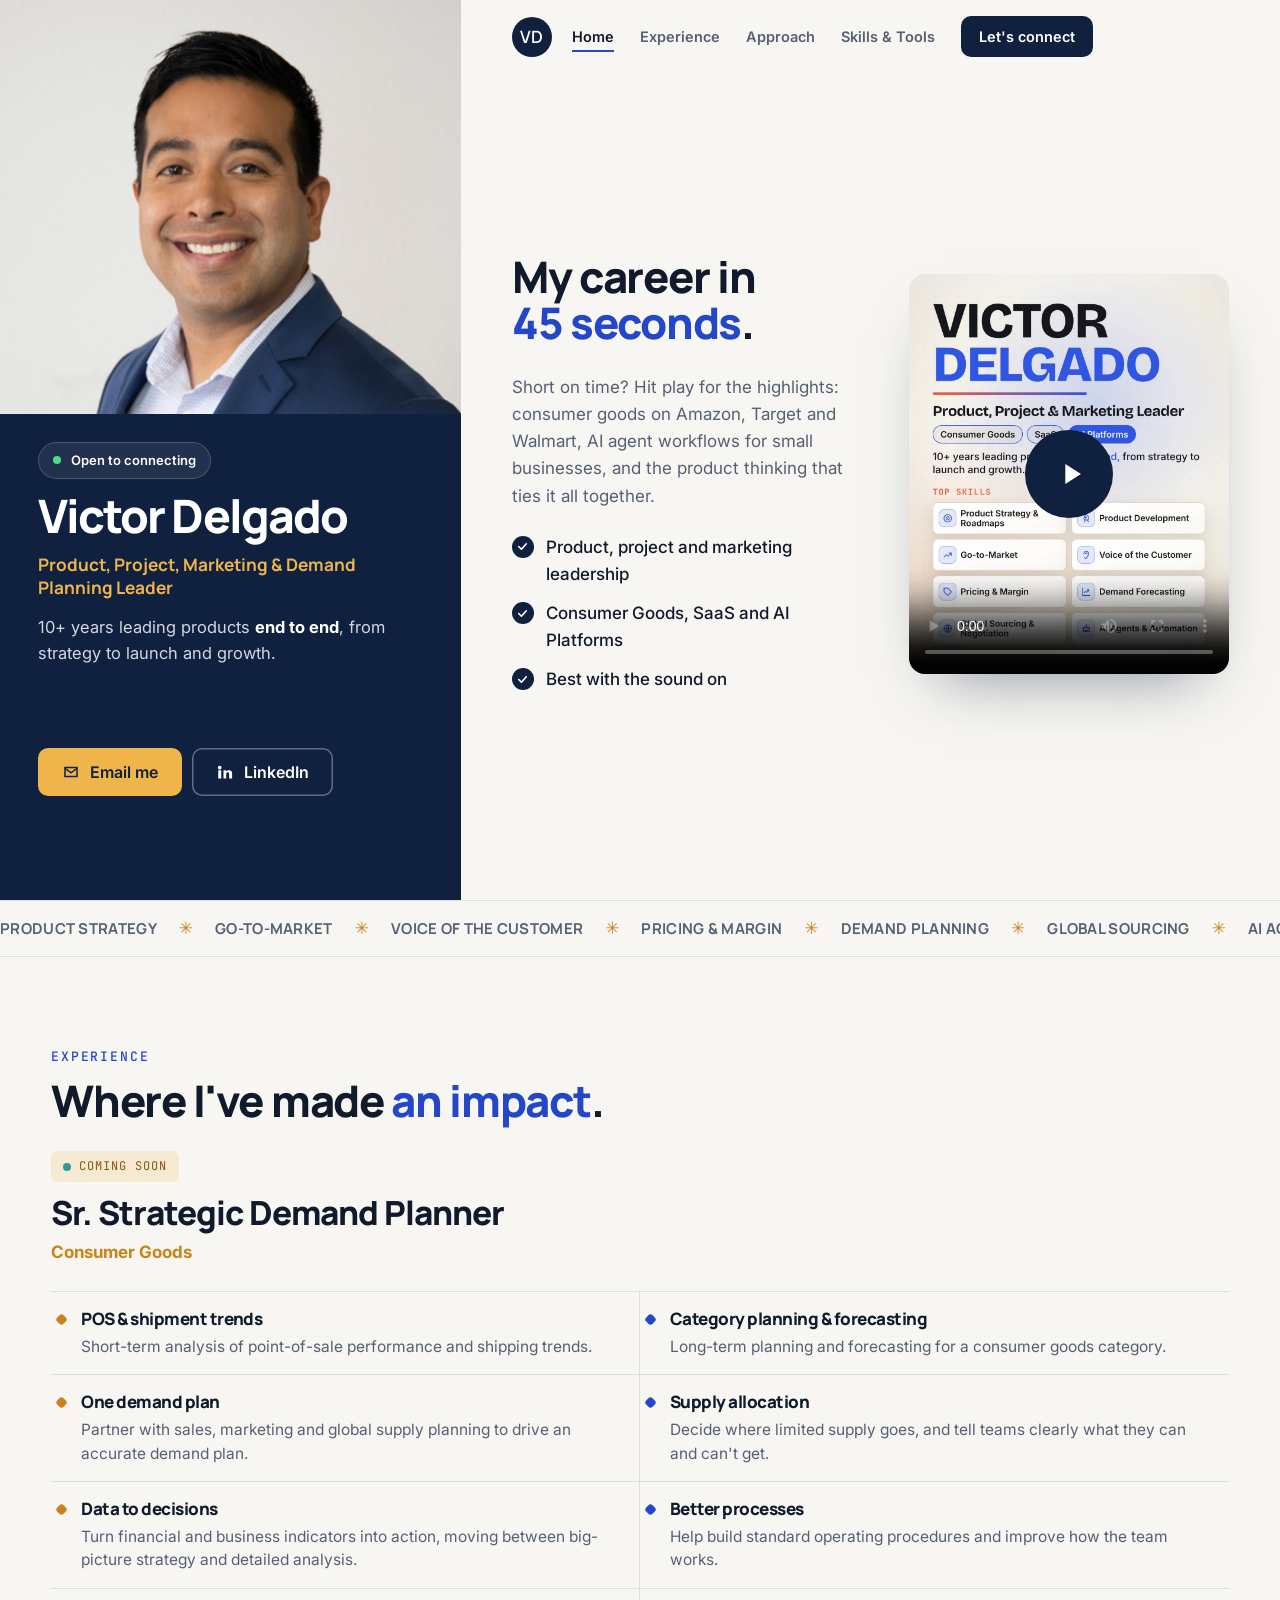
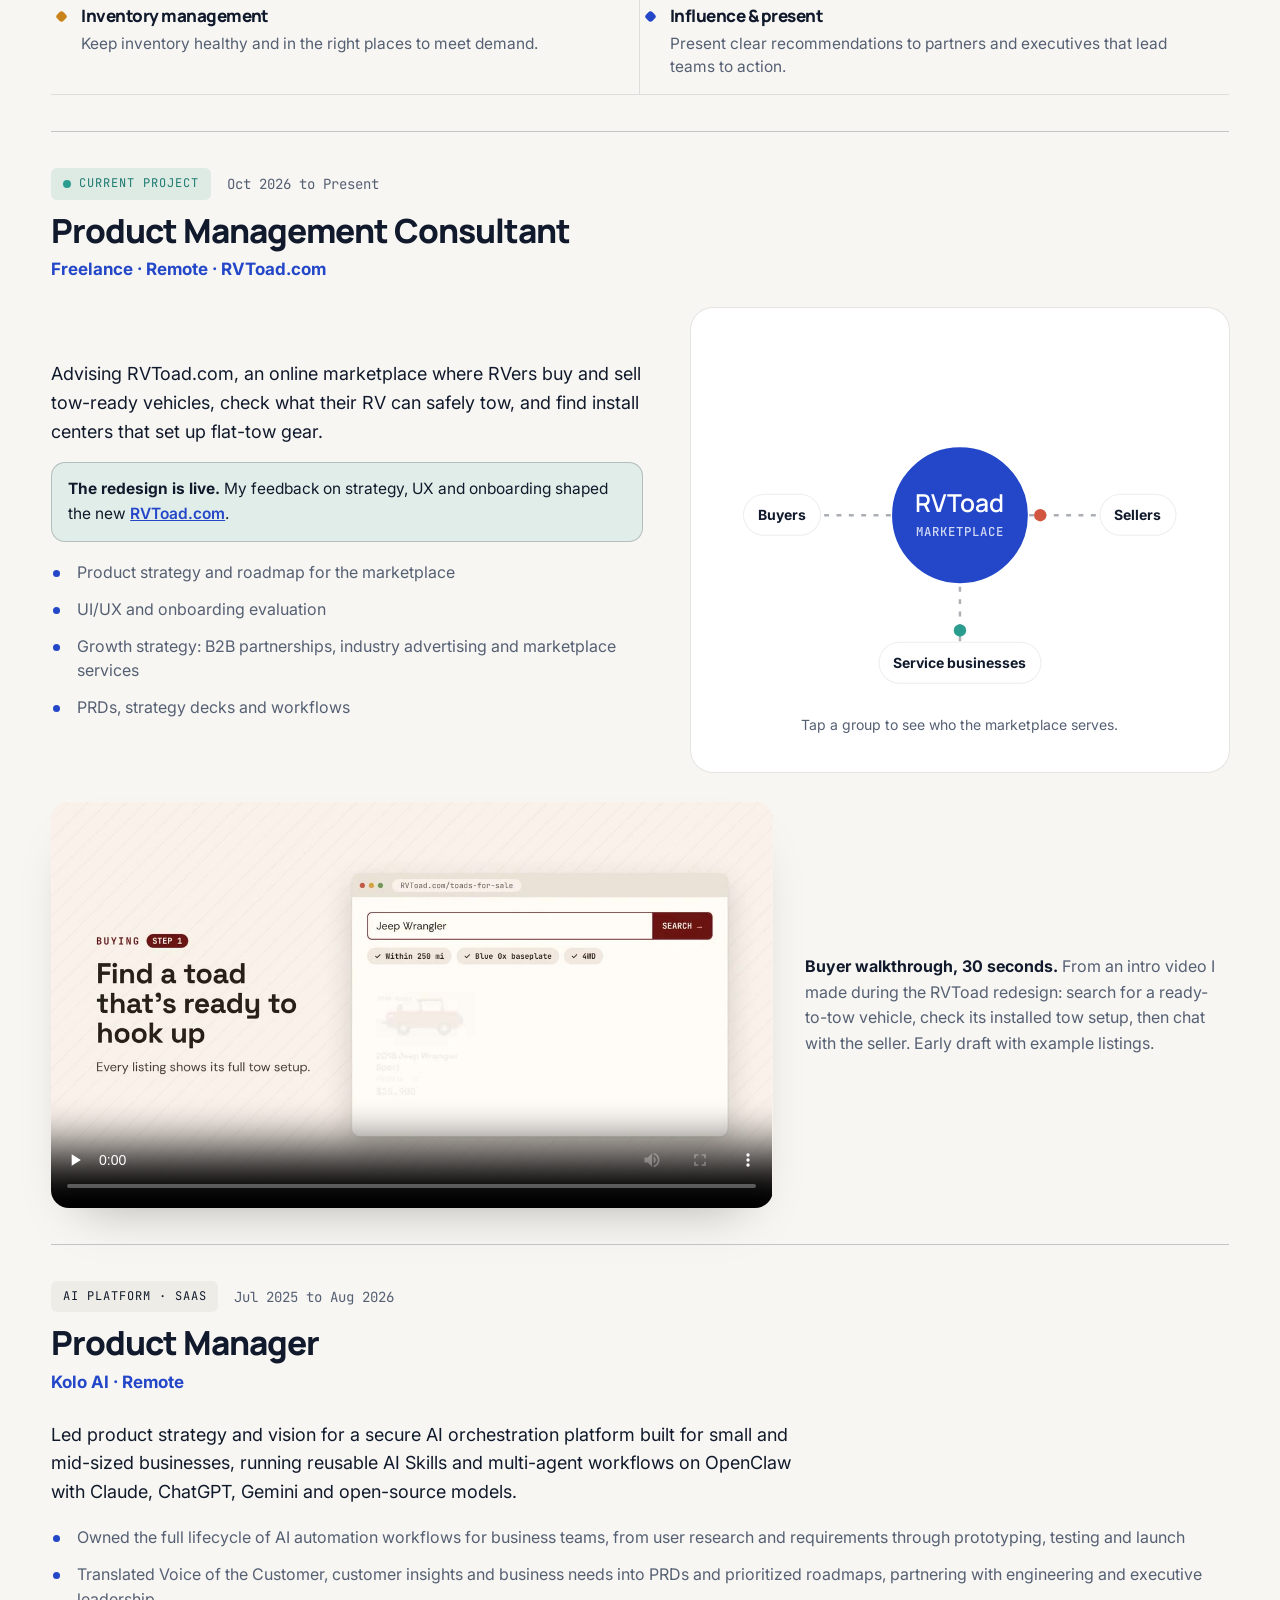
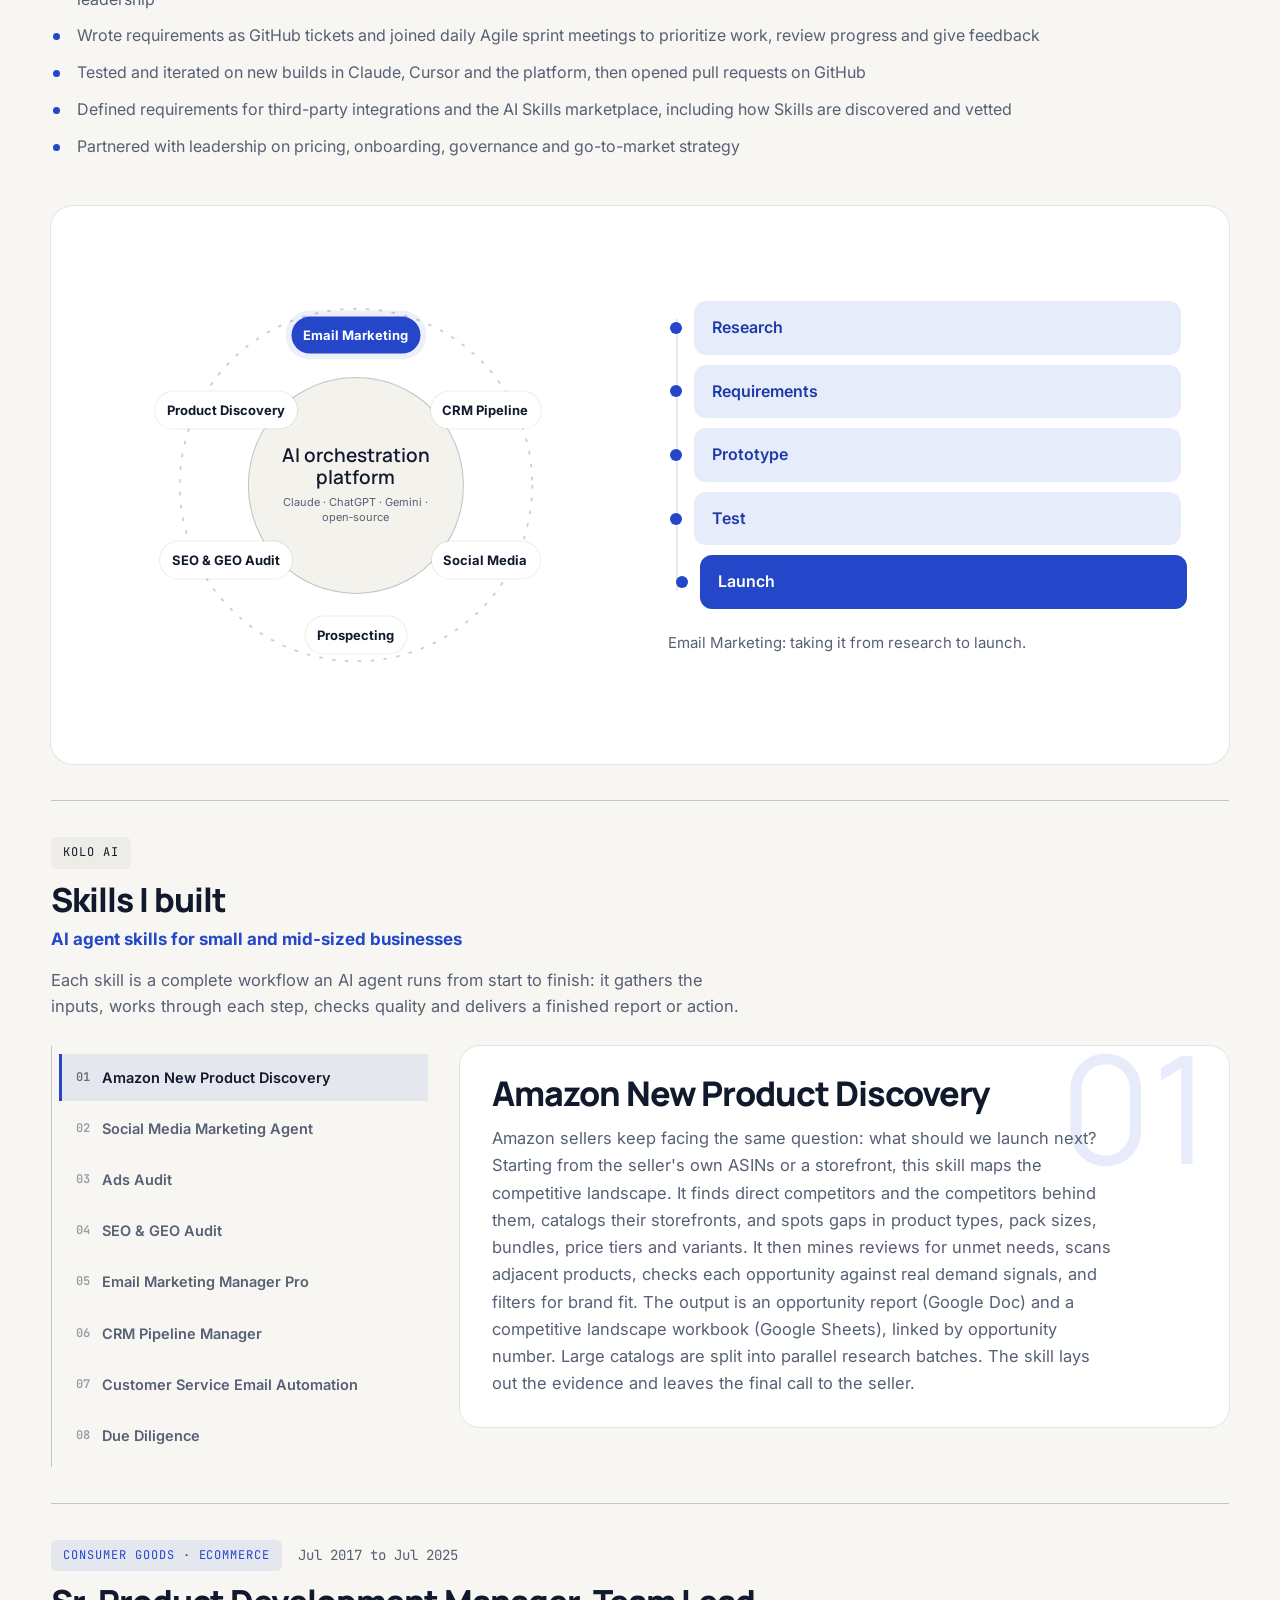
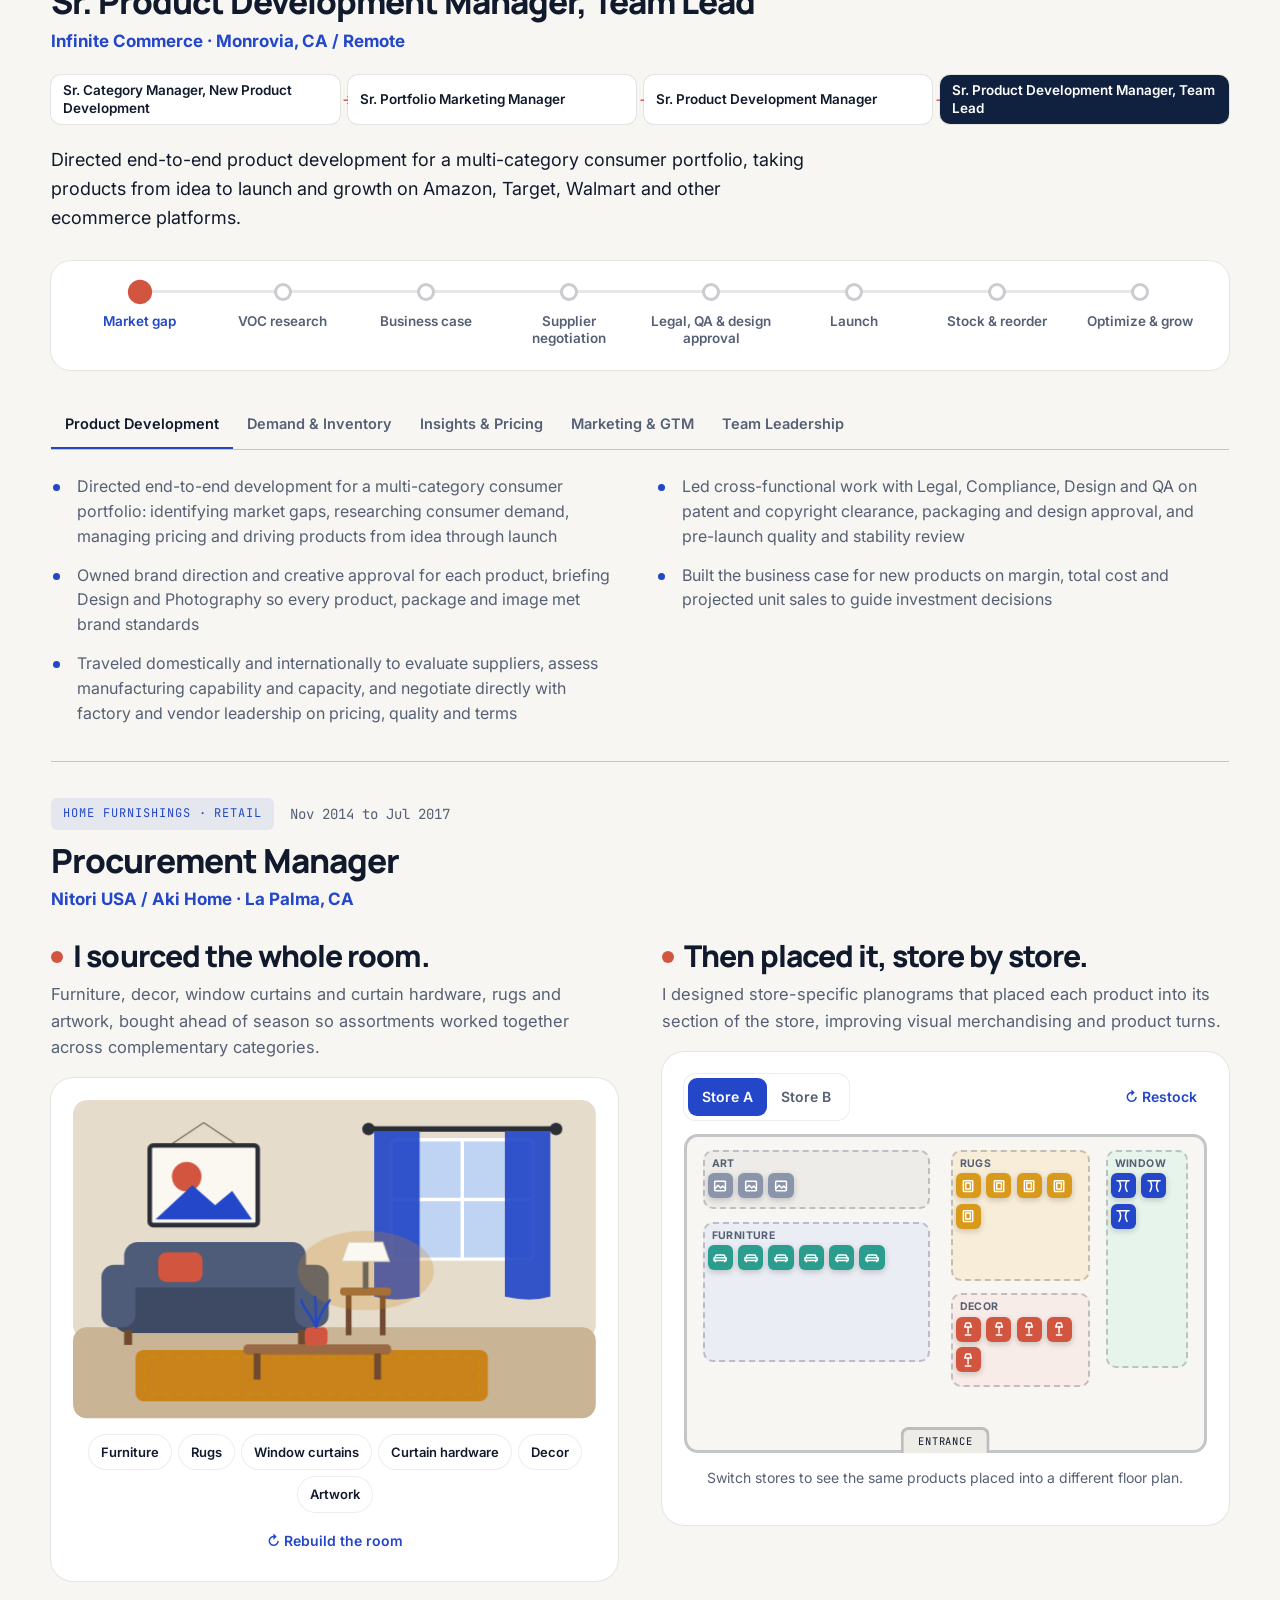
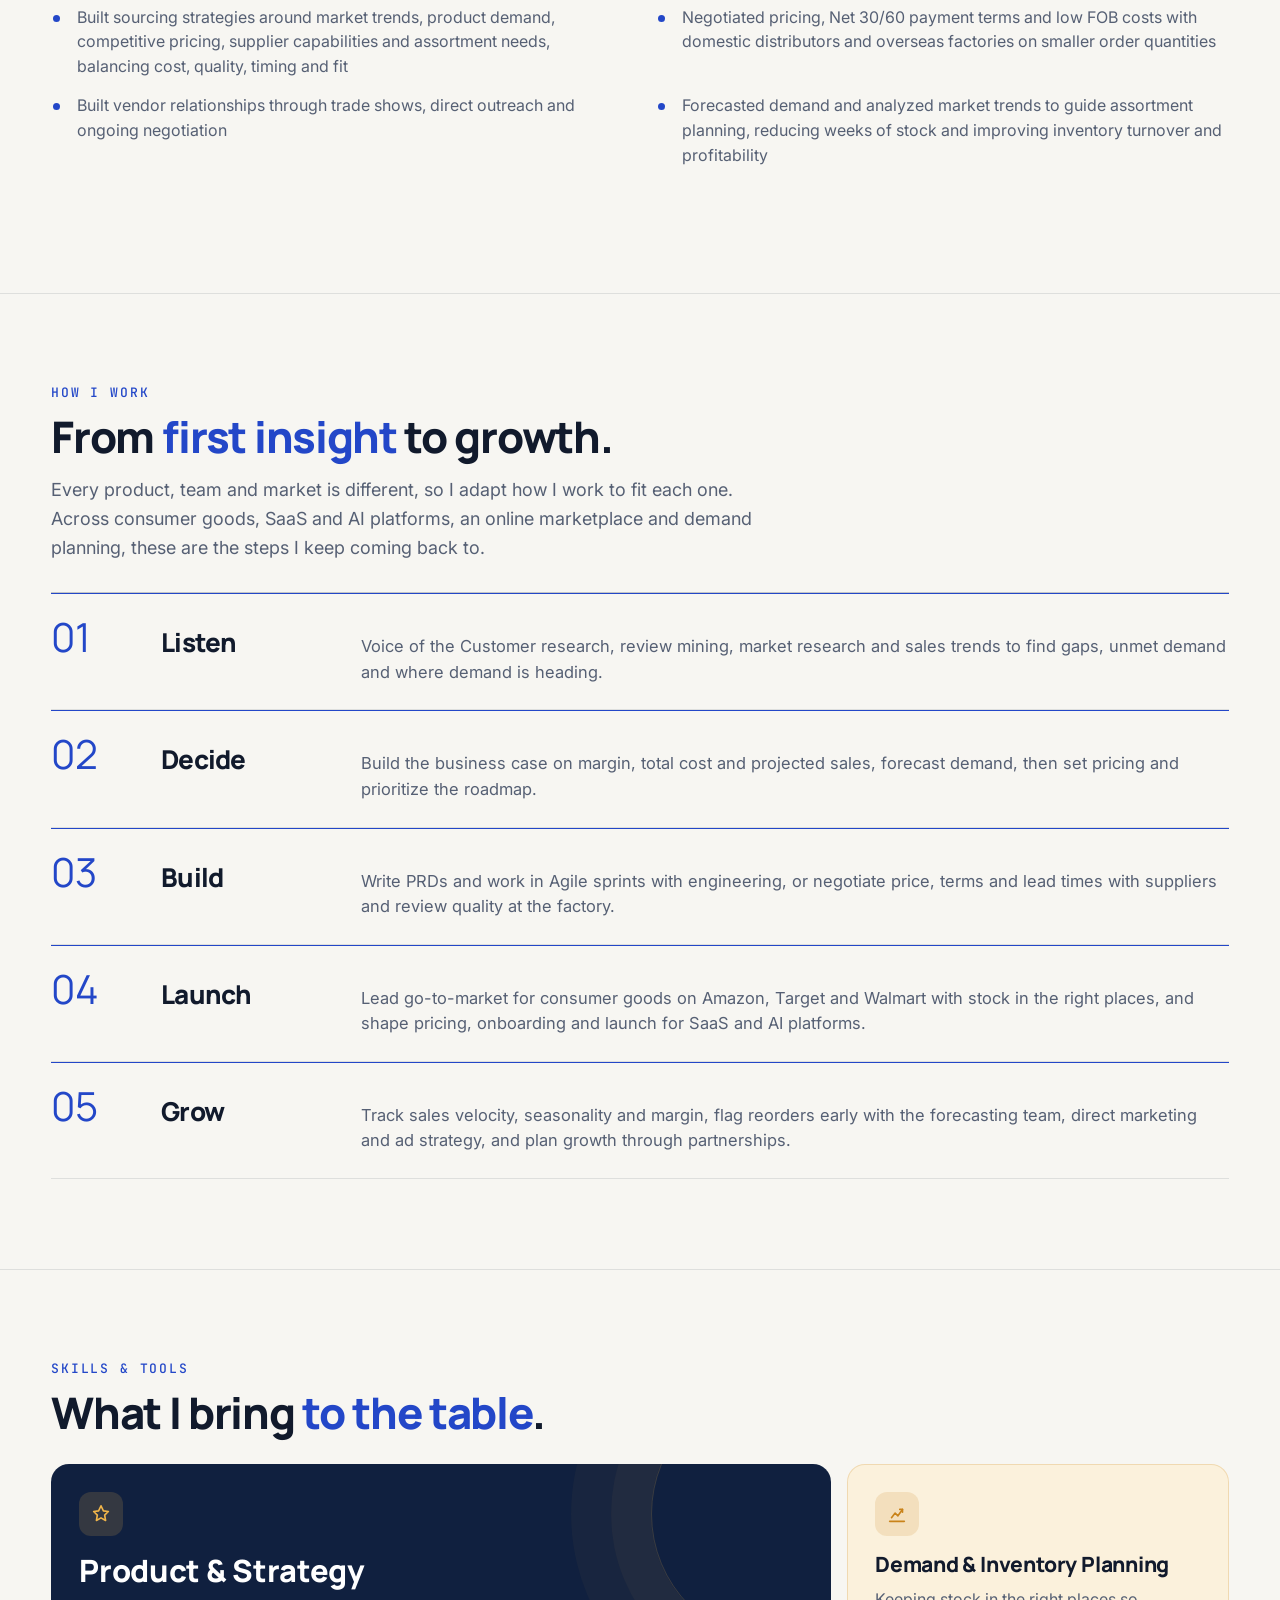
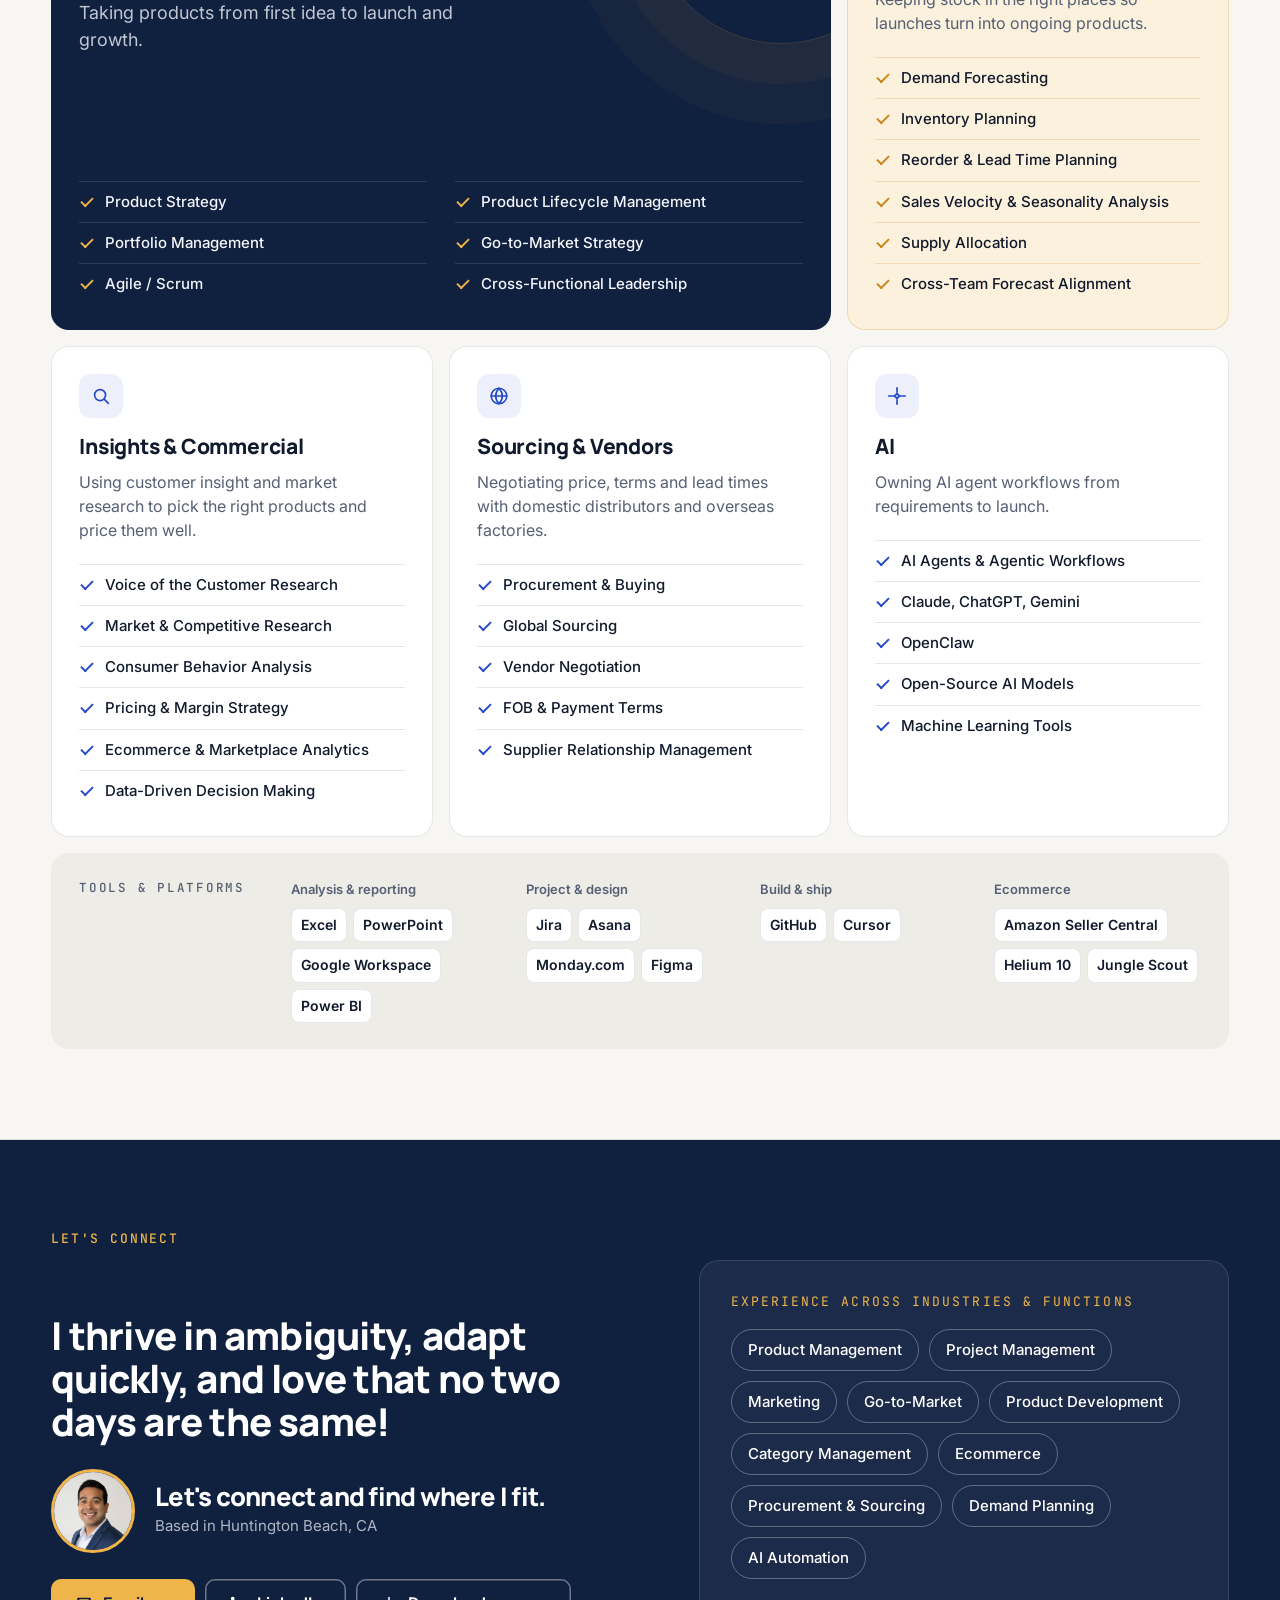
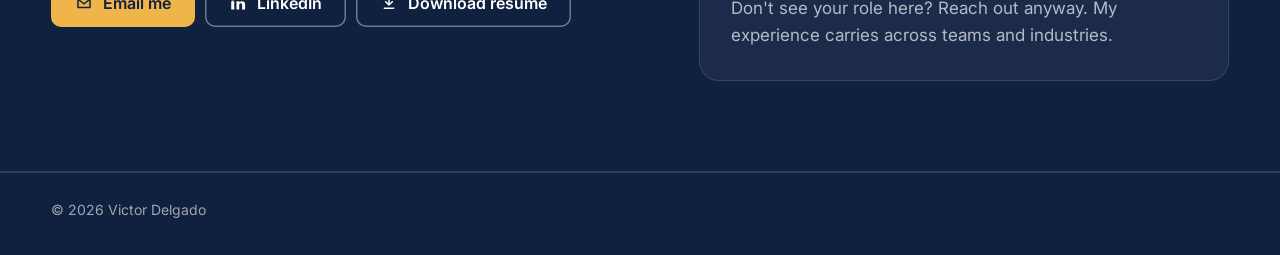
==== commit b6b2154c: "Skills & Tools as capability tiles; wider Kolo and RVToad diagrams; two-column Let's connect Co-Auth" ====
--- a/index.html
+++ b/index.html
@@ -22,8 +22,8 @@
   <link rel="preconnect" href="https://fonts.googleapis.com">
   <link rel="preconnect" href="https://fonts.gstatic.com" crossorigin>
   <link href="https://fonts.googleapis.com/css2?family=Manrope:wght@500;600;700;800&family=Inter:wght@400;500;600;700&family=JetBrains+Mono:wght@500&display=swap" rel="stylesheet">
-  <link rel="stylesheet" href="styles.css?v=20261119u">
-  <link rel="stylesheet" href="profile.css?v=20261119u">
+  <link rel="stylesheet" href="styles.css?v=20261119v">
+  <link rel="stylesheet" href="profile.css?v=20261119v">
 </head>
 <body class="o1">
   <div class="progress" aria-hidden="true"></div>
@@ -169,7 +169,7 @@
 </svg>
 <div class="orbit__core">
 <strong>AI orchestration platform</strong>
-<span>Claude · ChatGPT · Gemini · open-source</span>
+<span>Claude · ChatGPT · Gemini · open&#8209;source</span>
 </div>
 <button class="agent" style="--a:-90deg" type="button">Email Marketing</button>
 <button class="agent" style="--a:-30deg" type="button">CRM Pipeline</button>
@@ -458,36 +458,52 @@
     <section id="toolkit" class="section blk">
       <div class="blk__label">Skills &amp; Tools</div>
       <div class="blk__body"><h2 class="blk__h">What I bring <em>to the table</em>.</h2>
-        <div class="cards">
-<div class="card reveal" style="--d:0">
-<h3>Product &amp; Strategy</h3>
-<ul><li>Product Strategy</li><li>Product Lifecycle Management</li><li>Portfolio Management</li><li>Go-to-Market Strategy</li><li>Agile / Scrum</li><li>Cross-Functional Leadership</li></ul>
-</div>
-<div class="card reveal" style="--d:1">
-<h3>Demand &amp; Inventory Planning</h3>
-<ul><li>Demand Forecasting</li><li>Inventory Planning</li><li>Reorder &amp; Lead Time Planning</li><li>Sales Velocity &amp; Seasonality Analysis</li><li>Supply Allocation</li><li>Cross-Team Forecast Alignment</li></ul>
-</div>
-<div class="card reveal" style="--d:2">
-<h3>Insights &amp; Commercial</h3>
-<ul><li>Voice of the Customer Research</li><li>Market &amp; Competitive Research</li><li>Consumer Behavior Analysis</li><li>Pricing &amp; Margin Strategy</li><li>Ecommerce &amp; Marketplace Analytics</li><li>Data-Driven Decision Making</li></ul>
-</div>
-<div class="card reveal" style="--d:0">
-<h3>Sourcing &amp; Vendors</h3>
-<ul><li>Procurement &amp; Buying</li><li>Global Sourcing</li><li>Vendor Negotiation</li><li>FOB &amp; Payment Terms</li><li>Supplier Relationship Management</li></ul>
-</div>
-<div class="card reveal" style="--d:1">
-<h3>Tools &amp; Platforms</h3>
-<ul><li>Excel, PowerPoint, Google Workspace</li><li>Power BI</li><li>Jira, Asana, Monday.com</li><li>Figma, GitHub, Cursor</li><li>Amazon Seller Central, Helium 10, Jungle Scout</li></ul>
-</div>
-<div class="card reveal" style="--d:2">
-<h3>AI</h3>
-<ul><li>AI Agents &amp; Agentic Workflows</li><li>Claude, ChatGPT, Gemini</li><li>OpenClaw</li><li>Open-Source AI Models</li><li>Machine Learning Tools</li></ul>
-</div>
-</div></div>
+        <div class="caps">
+<article class="cap cap--lead reveal" style="--d:0">
+<div class="cap__icon" aria-hidden="true"><svg viewBox="0 0 24 24"><path d="M12 3l2.6 5.6L20 9.3l-4 4 1 5.7-5-2.8-5 2.8 1-5.7-4-4 5.4-.7z"/></svg></div>
+<h3 class="cap__title">Product &amp; Strategy</h3>
+<p class="cap__line">Taking products from first idea to launch and growth.</p>
+<ul class="cap__list"><li>Product Strategy</li><li>Product Lifecycle Management</li><li>Portfolio Management</li><li>Go-to-Market Strategy</li><li>Agile / Scrum</li><li>Cross-Functional Leadership</li></ul>
+</article>
+<article class="cap cap--demand reveal" style="--d:1">
+<div class="cap__icon" aria-hidden="true"><svg viewBox="0 0 24 24"><path d="M4 20h16"/><path d="M6 16l4-5 3 3 5-7"/><path d="M15 7h3v3"/></svg></div>
+<h3 class="cap__title">Demand &amp; Inventory Planning</h3>
+<p class="cap__line">Keeping stock in the right places so launches turn into ongoing products.</p>
+<ul class="cap__list"><li>Demand Forecasting</li><li>Inventory Planning</li><li>Reorder &amp; Lead Time Planning</li><li>Sales Velocity &amp; Seasonality Analysis</li><li>Supply Allocation</li><li>Cross-Team Forecast Alignment</li></ul>
+</article>
+<article class="cap  reveal" style="--d:0">
+<div class="cap__icon" aria-hidden="true"><svg viewBox="0 0 24 24"><circle cx="11" cy="11" r="6"/><path d="M20 20l-4.5-4.5"/></svg></div>
+<h3 class="cap__title">Insights &amp; Commercial</h3>
+<p class="cap__line">Using customer insight and market research to pick the right products and price them well.</p>
+<ul class="cap__list"><li>Voice of the Customer Research</li><li>Market &amp; Competitive Research</li><li>Consumer Behavior Analysis</li><li>Pricing &amp; Margin Strategy</li><li>Ecommerce &amp; Marketplace Analytics</li><li>Data-Driven Decision Making</li></ul>
+</article>
+<article class="cap  reveal" style="--d:1">
+<div class="cap__icon" aria-hidden="true"><svg viewBox="0 0 24 24"><circle cx="12" cy="12" r="8.5"/><path d="M3.5 12h17"/><path d="M12 3.5c2.5 2.6 3.6 5.4 3.6 8.5s-1.1 5.9-3.6 8.5c-2.5-2.6-3.6-5.4-3.6-8.5S9.5 6.1 12 3.5z"/></svg></div>
+<h3 class="cap__title">Sourcing &amp; Vendors</h3>
+<p class="cap__line">Negotiating price, terms and lead times with domestic distributors and overseas factories.</p>
+<ul class="cap__list"><li>Procurement &amp; Buying</li><li>Global Sourcing</li><li>Vendor Negotiation</li><li>FOB &amp; Payment Terms</li><li>Supplier Relationship Management</li></ul>
+</article>
+<article class="cap  reveal" style="--d:2">
+<div class="cap__icon" aria-hidden="true"><svg viewBox="0 0 24 24"><path d="M12 3v4M12 17v4M3 12h4M17 12h4"/><path d="M12 8.5l1.2 2.3 2.3 1.2-2.3 1.2L12 15.5l-1.2-2.3-2.3-1.2 2.3-1.2z"/></svg></div>
+<h3 class="cap__title">AI</h3>
+<p class="cap__line">Owning AI agent workflows from requirements to launch.</p>
+<ul class="cap__list"><li>AI Agents &amp; Agentic Workflows</li><li>Claude, ChatGPT, Gemini</li><li>OpenClaw</li><li>Open-Source AI Models</li><li>Machine Learning Tools</li></ul>
+</article>
+<div class="toolbelt reveal" style="--d:0">
+<h3 class="toolbelt__title">Tools &amp; Platforms</h3>
+<div class="toolbelt__groups">
+<div class="toolbelt__group"><p class="toolbelt__label">Analysis &amp; reporting</p><ul class="toolbelt__list"><li>Excel</li><li>PowerPoint</li><li>Google Workspace</li><li>Power BI</li></ul></div>
+<div class="toolbelt__group"><p class="toolbelt__label">Project &amp; design</p><ul class="toolbelt__list"><li>Jira</li><li>Asana</li><li>Monday.com</li><li>Figma</li></ul></div>
+<div class="toolbelt__group"><p class="toolbelt__label">Build &amp; ship</p><ul class="toolbelt__list"><li>GitHub</li><li>Cursor</li></ul></div>
+<div class="toolbelt__group"><p class="toolbelt__label">Ecommerce</p><ul class="toolbelt__list"><li>Amazon Seller Central</li><li>Helium 10</li><li>Jungle Scout</li></ul></div>
+</div>
+</div>
+        </div></div>
     </section>
     <section id="contact" class="section blk finale">
       <div class="blk__label">Let's connect</div>
       <div class="blk__body fin">
+        <div class="fin__a">
         <p class="fin__quote">I thrive in ambiguity, adapt quickly, and love that no two days are the same!</p>
         <div class="fin__card">
           <img class="fin__photo" src="assets/headshot.jpg" alt="" width="1000" height="1000" loading="lazy">
@@ -499,6 +515,8 @@
           <a href="https://www.linkedin.com/in/victordelgado-product" class="btn btn--ghost-light magnetic" target="_blank" rel="noopener"><svg viewBox="0 0 24 24" aria-hidden="true"><path fill="currentColor" d="M4.98 3.5a2.5 2.5 0 1 1 0 5 2.5 2.5 0 0 1 0-5zM3 9.75h4v11H3zm7 0h3.8v1.5h.05c.53-1 1.83-1.75 3.4-1.75 3.6 0 4.25 2.2 4.25 5.1v6.15h-4v-5.45c0-1.3-.02-2.95-1.8-2.95-1.8 0-2.1 1.4-2.1 2.85v5.55H10z"/></svg>LinkedIn</a>
           <a href="assets/Victor-Delgado-Resume.pdf?v=20261119" download="Victor-Delgado-Resume.pdf" class="btn btn--ghost-light magnetic btn--resume"><svg viewBox="0 0 24 24" aria-hidden="true"><path fill="currentColor" d="M11 4h2v8.2l3.3-3.3 1.4 1.4L12 16l-5.7-5.7 1.4-1.4 3.3 3.3zM5 18h14v2H5z"/></svg>Download resume</a>
         </div>
+        </div>
+        <div class="fin__b">
         <p class="kicker">Experience across industries &amp; functions</p>
         <ul class="pills pills--center">
 <li class="pill">Product Management</li>
@@ -513,11 +531,12 @@
 <li class="pill">AI Automation</li>
 </ul>
         <p class="fin__more">Don't see your role here? Reach out anyway. My experience carries across teams and industries.</p>
+        </div>
       </div>
     </section>
     <footer class="footer"><p>© <span id="year">2026</span> Victor Delgado</p></footer>
   </main>
   <a href="#home" class="totop" aria-label="Back to top"><svg viewBox="0 0 24 24" aria-hidden="true"><path d="M12 19V5M5 12l7-7 7 7" fill="none" stroke="currentColor" stroke-width="2.4" stroke-linecap="round" stroke-linejoin="round"/></svg></a>
-  <script src="main.js?v=20261119u"></script>
-  <script src="profile.js?v=20261119u"></script>
+  <script src="main.js?v=20261119v"></script>
+  <script src="profile.js?v=20261119v"></script>
 </body></html>
--- a/profile.css
+++ b/profile.css
@@ -328,3 +328,98 @@
   .section.blk { padding-inline: clamp(28px, 4vw, 64px); }
   .blk__body, .blk__label { width: 100%; max-width: 1180px; margin-inline: auto; }
 }
+
+/* ===== Skills & Tools: capability tiles ===== */
+.caps { display: grid; grid-template-columns: repeat(3, minmax(0, 1fr)); gap: 16px; }
+.cap { position: relative; display: flex; flex-direction: column; gap: 10px; padding: 28px 28px 26px; border-radius: 18px; background: var(--surface); box-shadow: inset 0 0 0 1px var(--line); min-width: 0; overflow: hidden; }
+.cap__icon { width: 44px; height: 44px; border-radius: 12px; display: grid; place-items: center; background: rgba(35, 71, 200, 0.08); color: var(--mint); margin-bottom: 6px; }
+.cap__icon svg { width: 22px; height: 22px; fill: none; stroke: currentColor; stroke-width: 1.8; stroke-linecap: round; stroke-linejoin: round; }
+.cap__title { font-family: var(--display); font-weight: 800; font-size: 21px; line-height: 1.2; letter-spacing: -0.01em; margin: 0; color: var(--text); }
+.cap__line { margin: 0; font-size: 16px; line-height: 1.5; color: var(--muted); max-width: 46ch; }
+.cap__list { list-style: none; margin: 12px 0 0; padding: 0; display: grid; gap: 0; }
+.cap__list li { position: relative; padding: 10px 0 10px 26px; border-top: 1px solid var(--line); font-size: 15px; font-weight: 500; color: var(--text); line-height: 1.35; }
+.cap__list li::before { content: ""; position: absolute; left: 2px; top: 50%; width: 12px; height: 7px; border-left: 2px solid var(--mint); border-bottom: 2px solid var(--mint); transform: translateY(-70%) rotate(-45deg); }
+/* Lead tile: navy, two-column list */
+.cap--lead { grid-column: span 2; background: var(--navy); box-shadow: none; }
+.cap--lead .cap__title { color: #fff; font-size: 26px; }
+.cap--lead .cap__line { color: rgba(244, 246, 251, 0.78); font-size: 17px; }
+.cap--lead .cap__icon { background: rgba(240, 181, 74, 0.16); color: var(--gold); }
+.cap--lead .cap__list { grid-template-columns: repeat(2, minmax(0, 1fr)); column-gap: 28px; }
+.cap--lead .cap__list li { color: #F4F6FB; border-top-color: rgba(255, 255, 255, 0.12); }
+.cap--lead .cap__list li::before { border-color: var(--gold); }
+.cap--lead::after { content: ""; position: absolute; right: -80px; top: -80px; width: 260px; height: 260px; border-radius: 50%; border: 1px solid rgba(240, 181, 74, 0.18); box-shadow: 0 0 0 40px rgba(240, 181, 74, 0.04), 0 0 0 80px rgba(240, 181, 74, 0.03); pointer-events: none; }
+/* Demand tile: warm gold tint */
+.cap--demand { background: #FBF1DC; box-shadow: inset 0 0 0 1px rgba(201, 131, 26, 0.22); }
+.cap--demand .cap__icon { background: rgba(201, 131, 26, 0.16); color: var(--amber); }
+.cap--demand .cap__list li { border-top-color: rgba(201, 131, 26, 0.2); }
+.cap--demand .cap__list li::before { border-color: var(--amber); }
+/* Tools strip */
+.toolbelt { grid-column: 1 / -1; display: flex; align-items: center; gap: 22px 32px; flex-wrap: wrap; padding: 22px 28px; border-radius: 18px; background: var(--bg-2); }
+.toolbelt__title { margin: 0; font-family: var(--mono); font-size: 12.5px; font-weight: 500; letter-spacing: 0.14em; text-transform: uppercase; color: var(--muted); white-space: nowrap; }
+.toolbelt__list { list-style: none; margin: 0; padding: 0; display: flex; flex-wrap: wrap; gap: 8px 0; flex: 1; min-width: 0; }
+.toolbelt__list li { font-weight: 600; font-size: 15px; color: var(--text); white-space: nowrap; }
+.toolbelt__list li + li::before { content: "·"; margin: 0 12px; color: var(--amber); font-weight: 700; }
+@media (max-width: 1023px) {
+  .caps { grid-template-columns: repeat(2, minmax(0, 1fr)); }
+  .cap--lead { grid-column: 1 / -1; }
+}
+@media (max-width: 700px) {
+  .caps { grid-template-columns: 1fr; gap: 12px; }
+  .cap { padding: 22px 20px; }
+  .cap--lead .cap__list { grid-template-columns: 1fr; }
+  .cap--lead::after { display: none; }
+  .toolbelt { flex-direction: column; align-items: flex-start; gap: 12px; padding: 20px; }
+}
+
+/* ===== Wider diagrams now that sections use the full width ===== */
+@media (min-width: 1100px) {
+  /* RVToad: text and marketplace diagram side by side, video with its caption beside it */
+  #role-rvtoad .role__body { grid-template-columns: minmax(0, 1.1fr) minmax(0, 1fr); align-items: center; }
+  #role-rvtoad .role__body .viz { max-width: none; }
+  .rvvid { max-width: none; display: grid; grid-template-columns: minmax(0, 1.7fr) minmax(0, 1fr); gap: 32px; align-items: center; }
+  .rvvid figcaption { margin: 0; font-size: 16px; }
+  /* Kolo: the diagram spans the section, orbit on the left, lifecycle on the right */
+  #role-kolo .role__body .viz { max-width: none; }
+  .viz--agents { display: grid; grid-template-columns: minmax(0, 1fr) minmax(0, 1fr); grid-template-rows: auto auto; column-gap: 56px; row-gap: 18px; align-items: center; padding: 44px 48px; }
+  .viz--agents .orbit { grid-row: 1 / span 2; width: min(100%, 470px); }
+  .viz--agents .lifecycle { align-self: end; flex-direction: column; flex-wrap: nowrap; justify-content: flex-start; gap: 10px; margin: 0; position: relative; padding-left: 26px; }
+  .viz--agents .lifecycle::before { content: ""; position: absolute; left: 8px; top: 18px; bottom: 18px; width: 2px; background: var(--line); }
+  .viz--agents .lifecycle li { position: relative; font-size: 16px; padding: 14px 18px; border-radius: 12px; box-shadow: inset 0 0 0 1px var(--line); }
+  .viz--agents .lifecycle li::before { content: ""; position: absolute; left: -24px; top: 50%; width: 12px; height: 12px; border-radius: 50%; background: var(--surface); box-shadow: inset 0 0 0 2px var(--line-strong, rgba(17,26,44,.25)); transform: translateY(-50%); }
+  .viz--agents .lifecycle li.is-on, .viz--agents .lifecycle li.is-done { box-shadow: none; }
+  .viz--agents .lifecycle li.is-on { transform: translateX(6px); }
+  .viz--agents .lifecycle li.is-on::before, .viz--agents .lifecycle li.is-done::before { background: var(--mint); box-shadow: none; }
+  .viz--agents .viz__tip { align-self: start; text-align: left; margin: 4px 0 0; font-size: 15px; }
+}
+
+/* Lead skills tile: list sits at the bottom so the tile reads as one composed block */
+.cap--lead .cap__title { font-size: clamp(26px, 2.4vw, 32px); }
+.cap--lead .cap__line { font-size: 18px; max-width: 40ch; }
+.cap--lead .cap__list { margin-top: auto; padding-top: 22px; }
+
+/* Let's connect: two columns on desktop so the section uses its width */
+.fin__a, .fin__b { display: flex; flex-direction: column; gap: 26px; min-width: 0; }
+.fin__b { gap: 16px; }
+.fin__b .kicker { margin: 0; }
+.fin__b .pills { justify-content: flex-start; margin: 0; }
+@media (min-width: 1100px) {
+  .finale .fin { display: grid; grid-template-columns: minmax(0, 1.1fr) minmax(0, 1fr); gap: 64px; align-items: center; }
+  .fin__b { padding: 32px; border-radius: 20px; background: rgba(255, 255, 255, 0.05); box-shadow: inset 0 0 0 1px rgba(255, 255, 255, 0.12); }
+}
+@media (max-width: 1099px) { .fin__b { margin-top: 36px; } }
+
+/* Tools strip, grouped */
+.toolbelt { display: grid; grid-template-columns: 180px minmax(0, 1fr); align-items: start; gap: 20px 32px; padding: 26px 28px; }
+.toolbelt__title { padding-top: 2px; }
+.toolbelt__groups { display: grid; grid-template-columns: repeat(4, minmax(0, 1fr)); gap: 18px 28px; }
+.toolbelt__group { min-width: 0; }
+.toolbelt__label { margin: 0 0 8px; font-size: 13px; font-weight: 600; color: var(--muted); }
+.toolbelt__list { display: flex; flex-wrap: wrap; gap: 6px; }
+.toolbelt__list li { white-space: normal; font-size: 14px; font-weight: 600; padding: 6px 10px; border-radius: 8px; background: var(--surface); box-shadow: inset 0 0 0 1px var(--line); }
+.toolbelt__list li + li::before { content: none; }
+@media (max-width: 1023px) { .toolbelt { grid-template-columns: 1fr; } .toolbelt__groups { grid-template-columns: repeat(2, minmax(0, 1fr)); } }
+@media (max-width: 700px) { .toolbelt { display: grid; } .toolbelt__groups { grid-template-columns: 1fr; } }
+
+/* Lifecycle: finished steps stay readable */
+.lifecycle li.is-done { background: #E7ECFA; color: #1D3AA8; }
+.lifecycle li.is-on { background: var(--mint); color: #fff; }
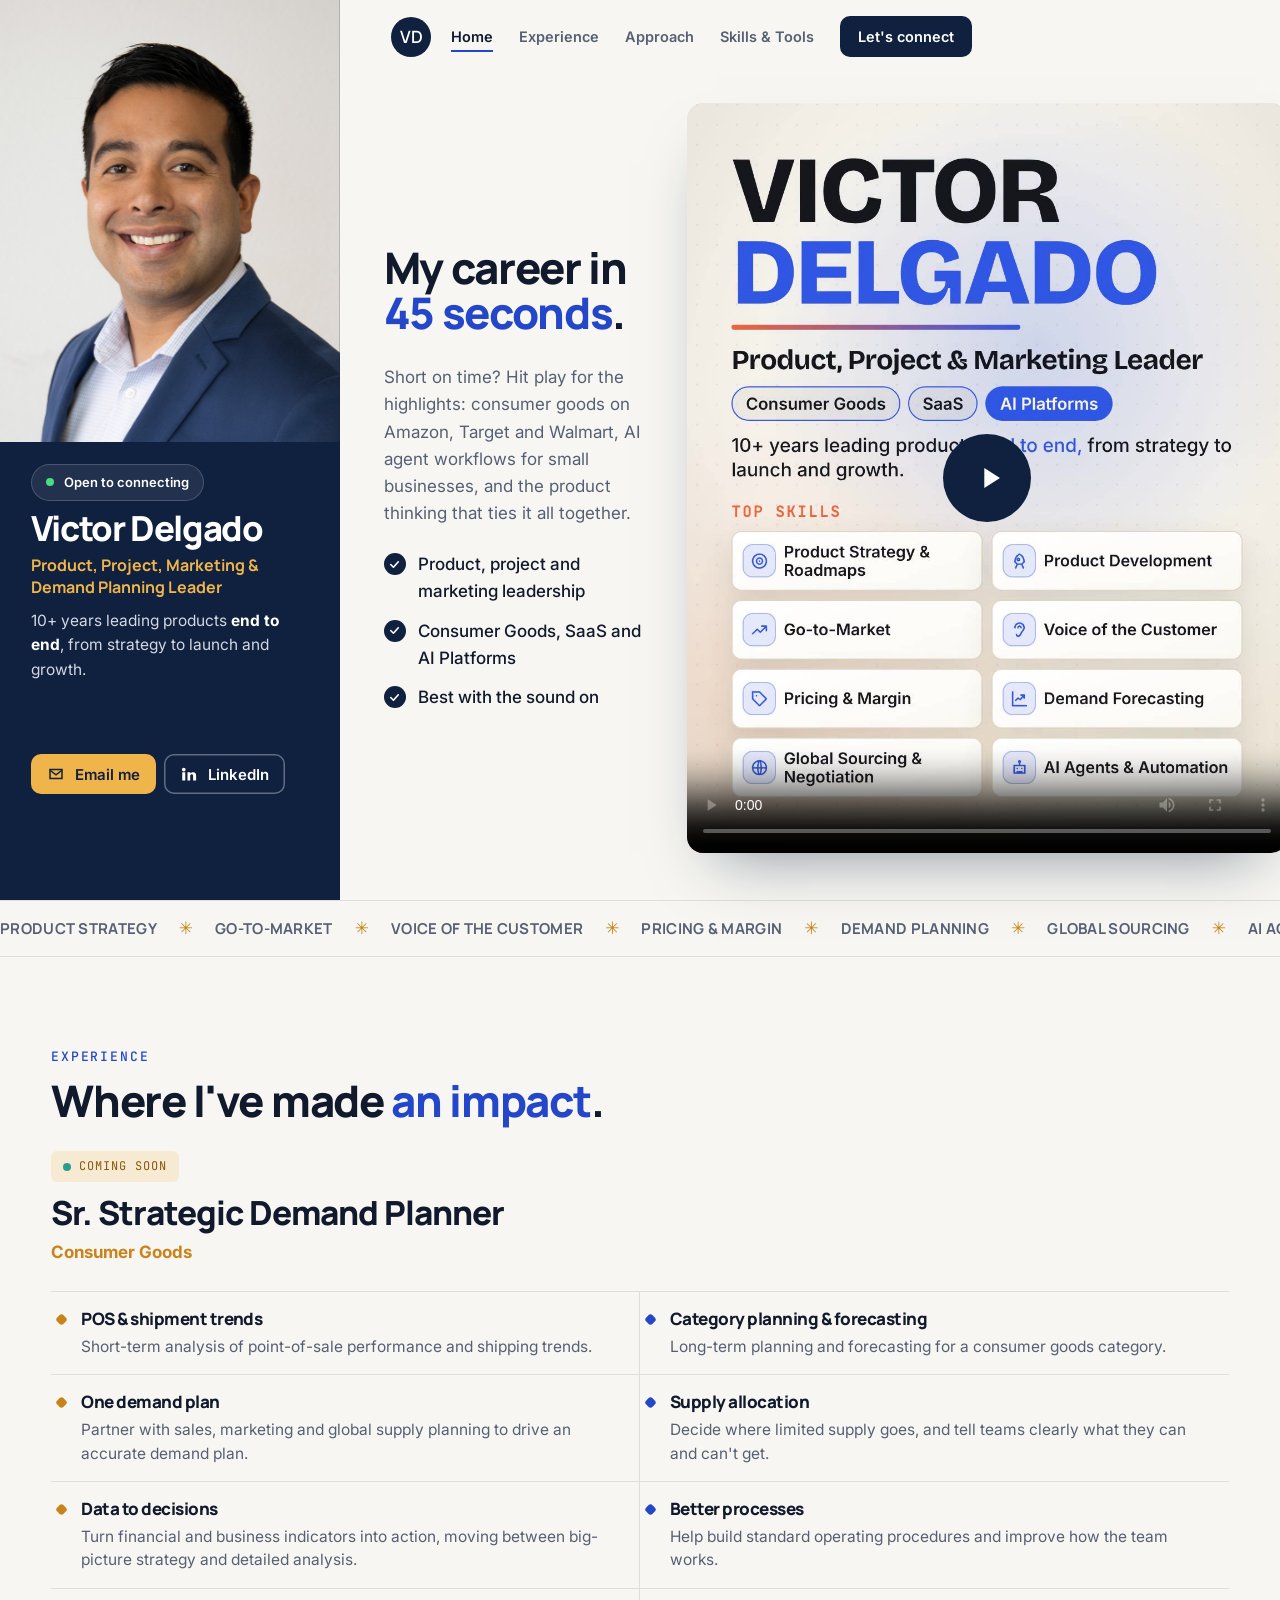
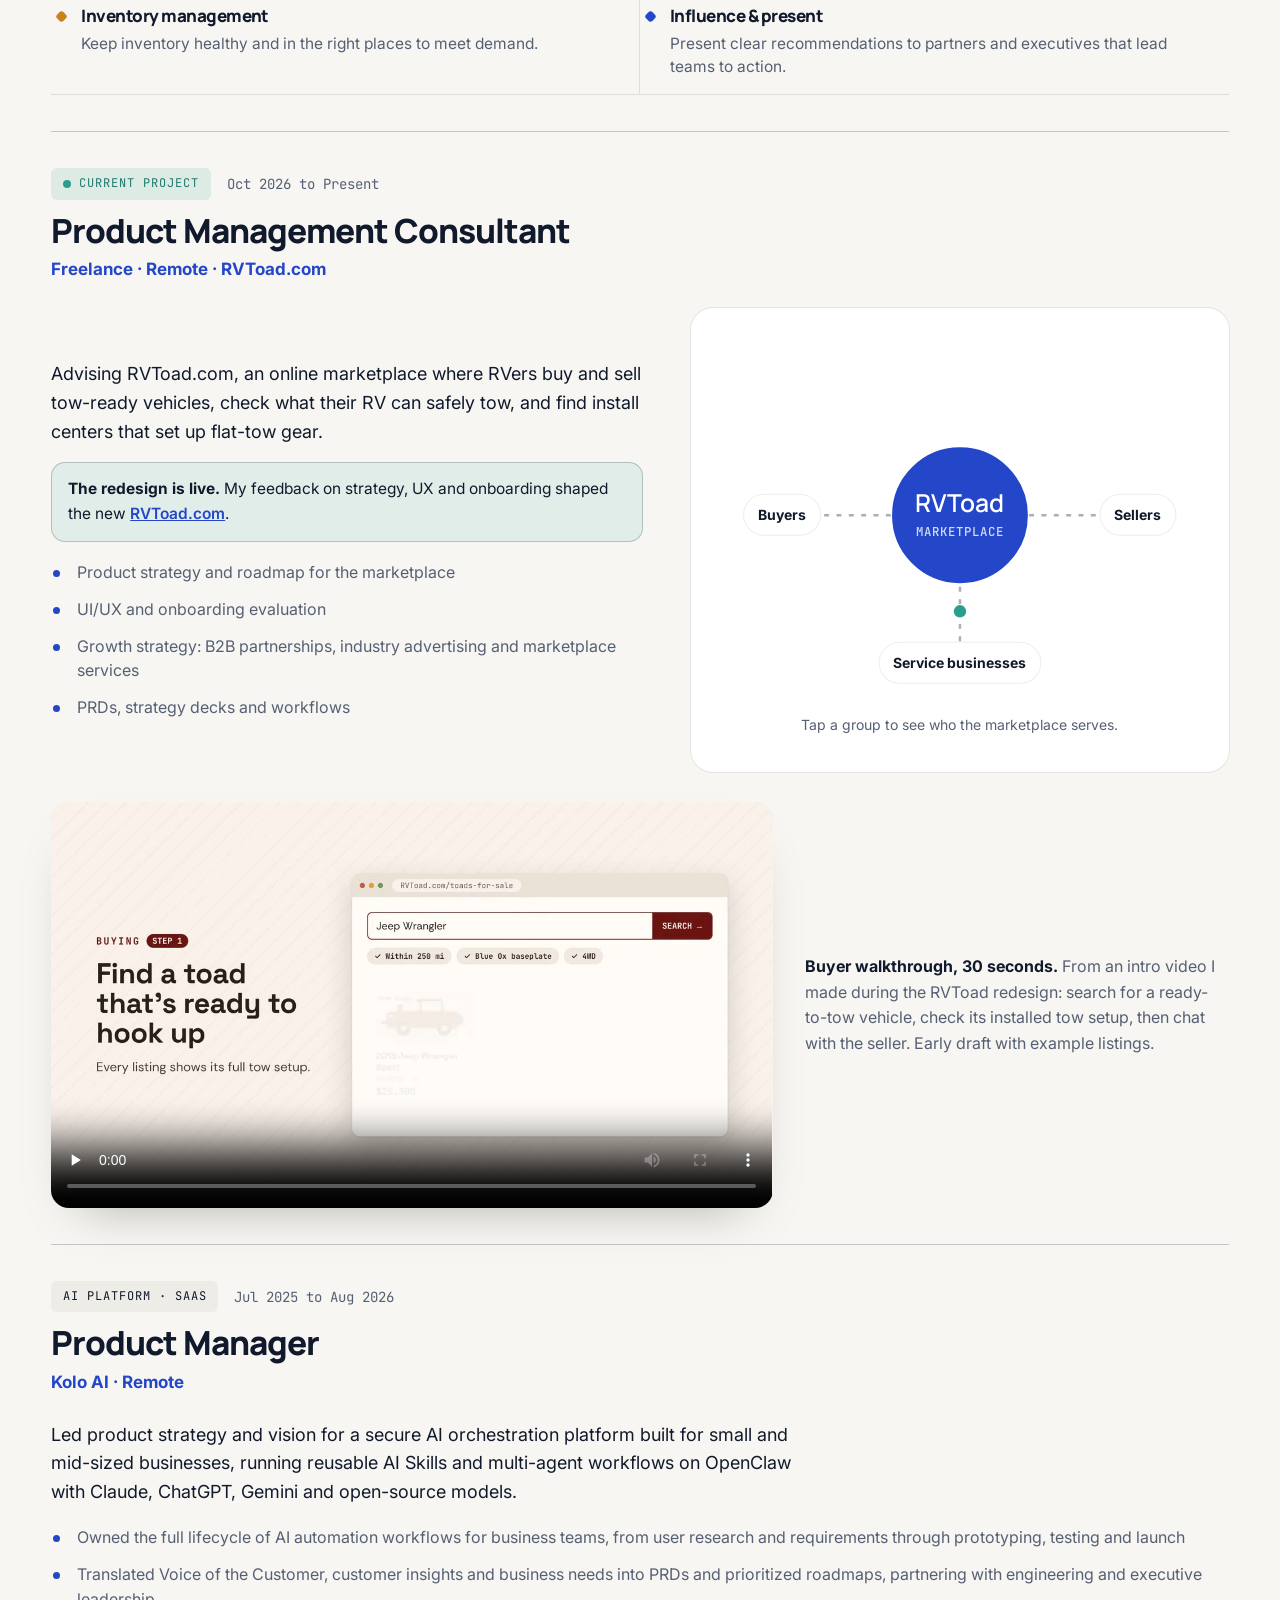
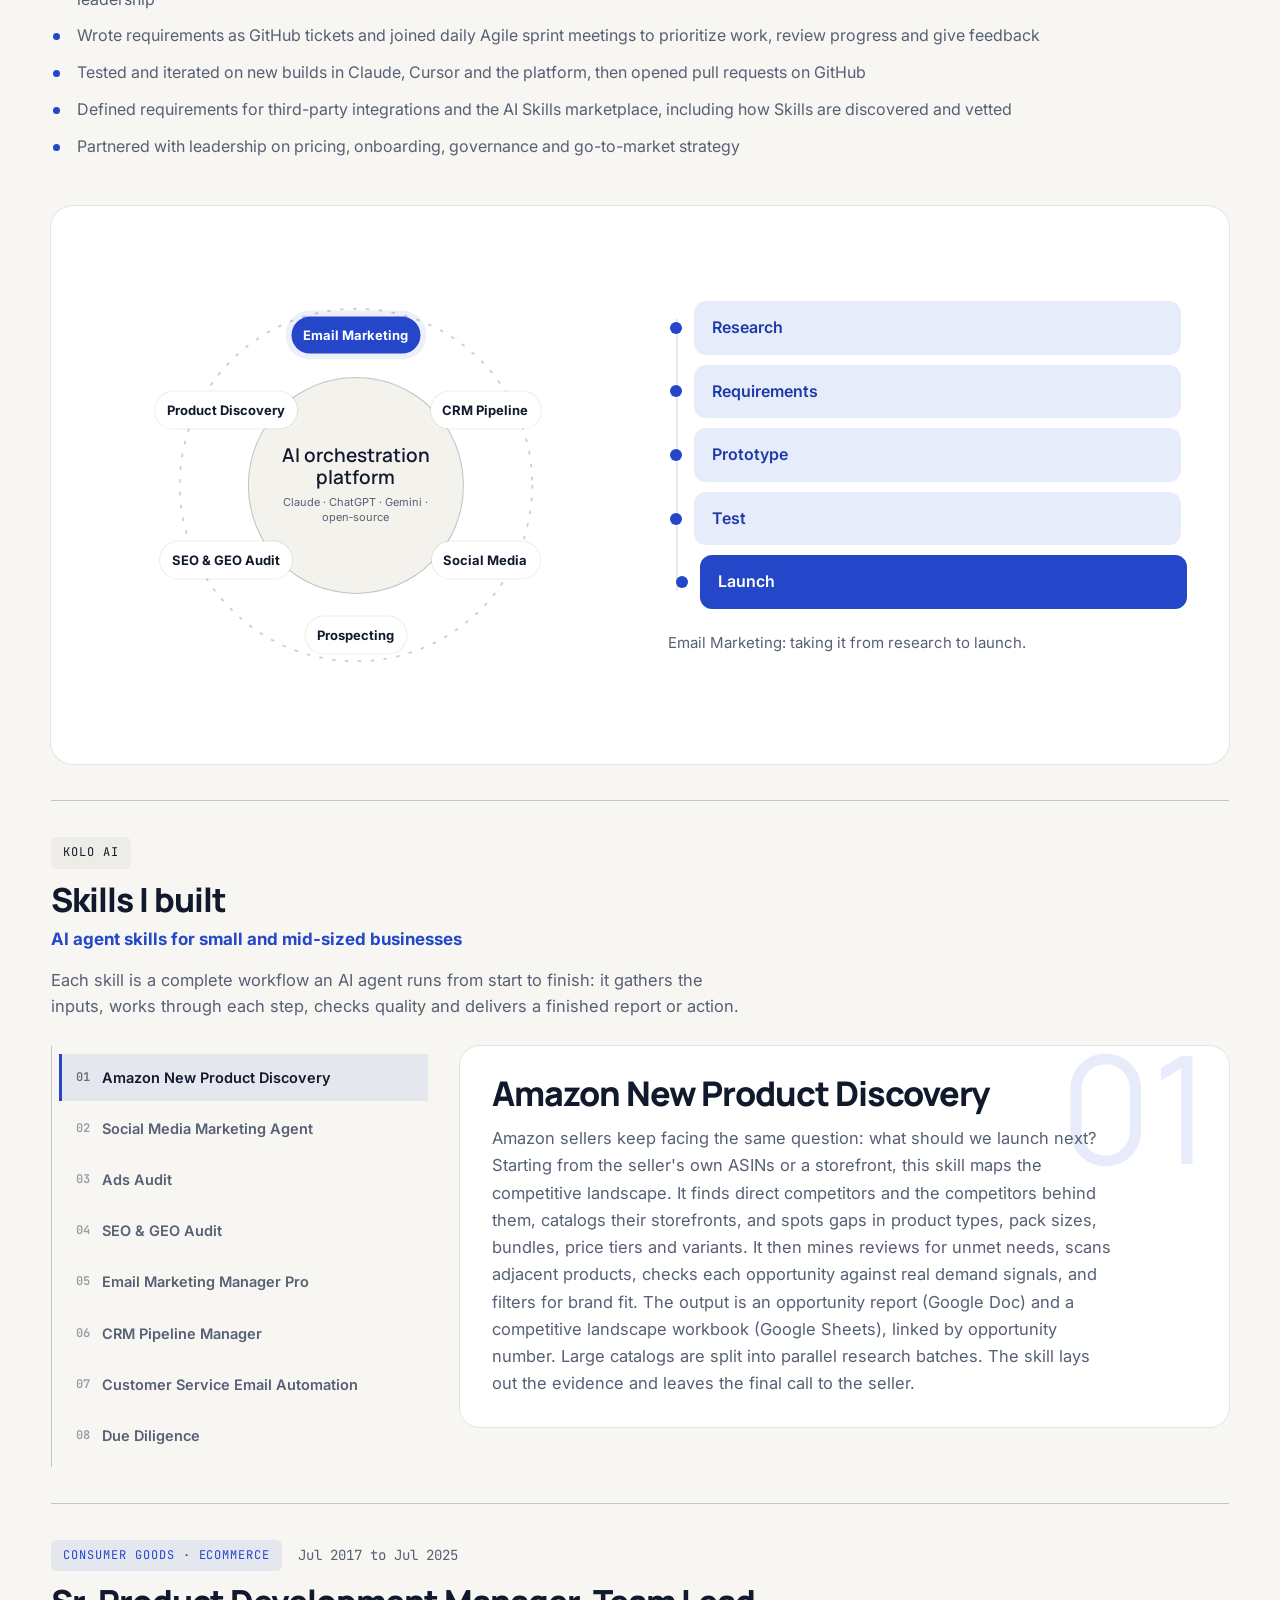
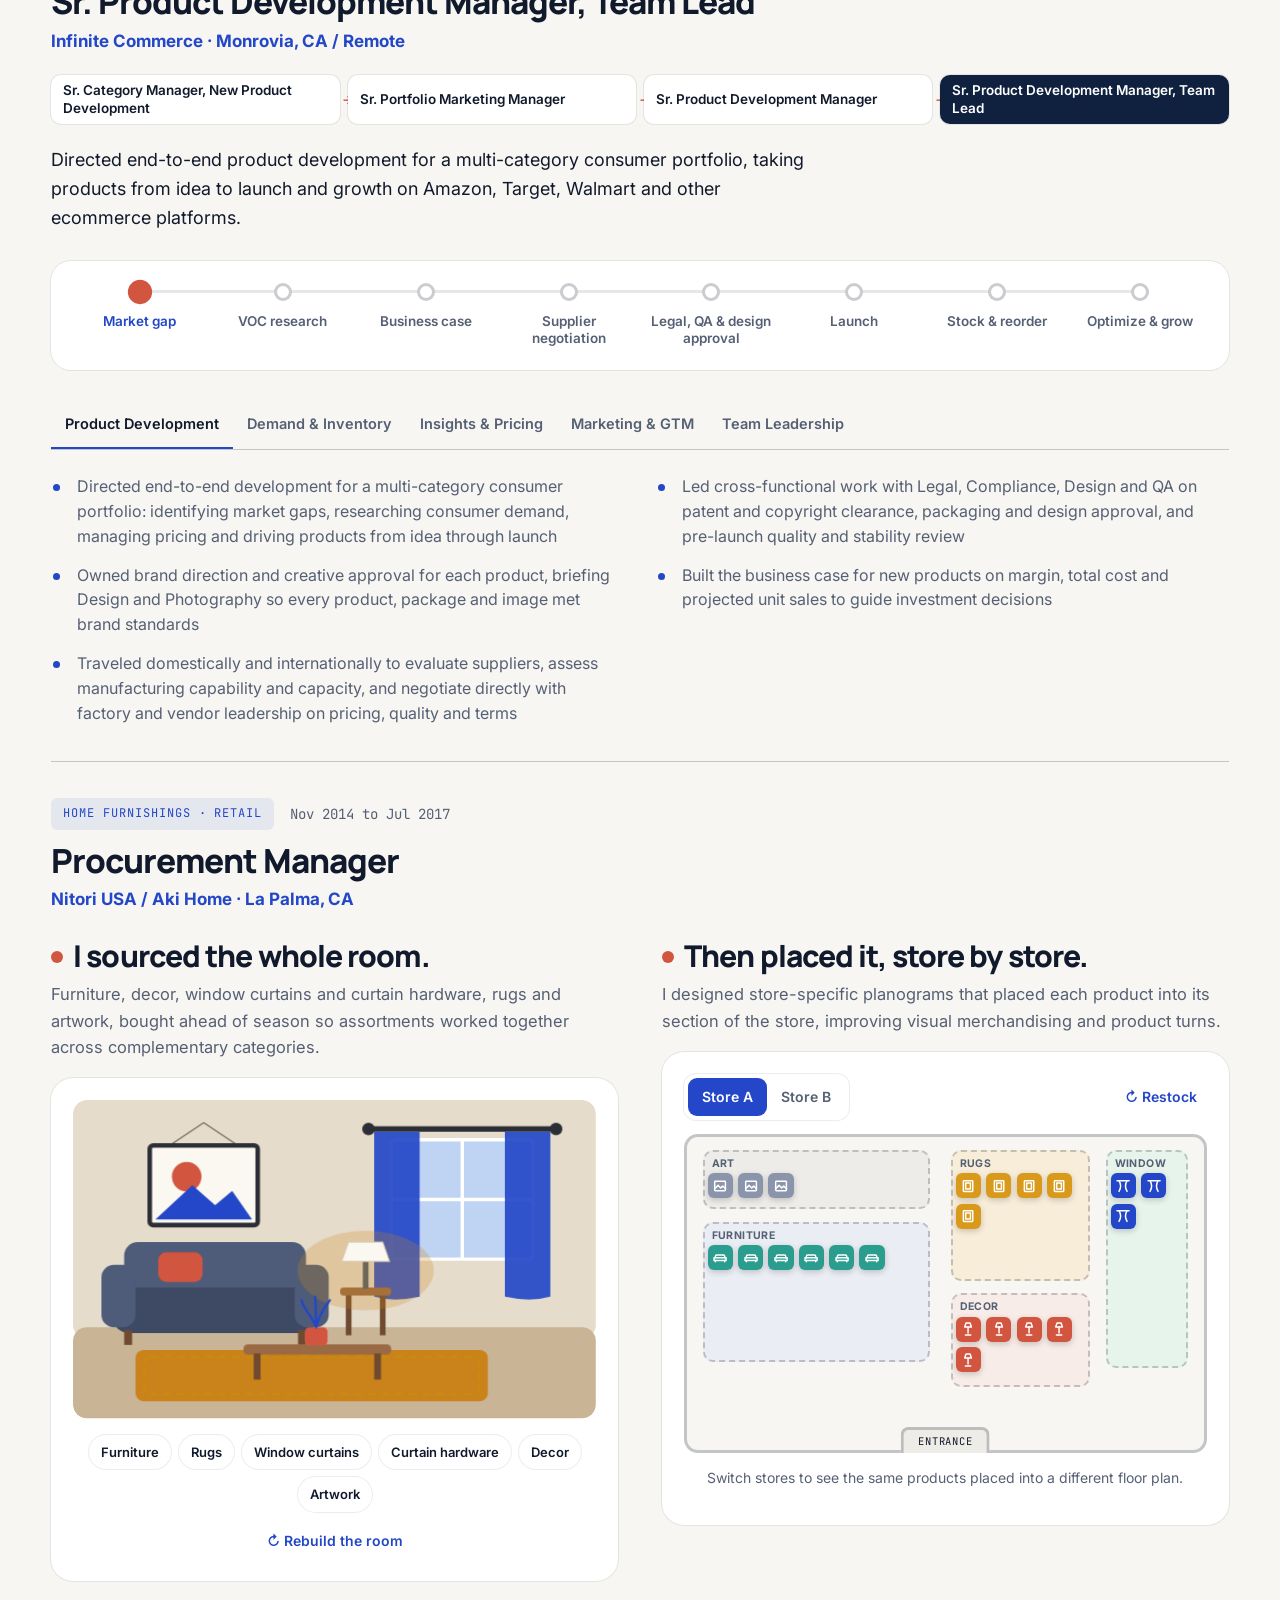
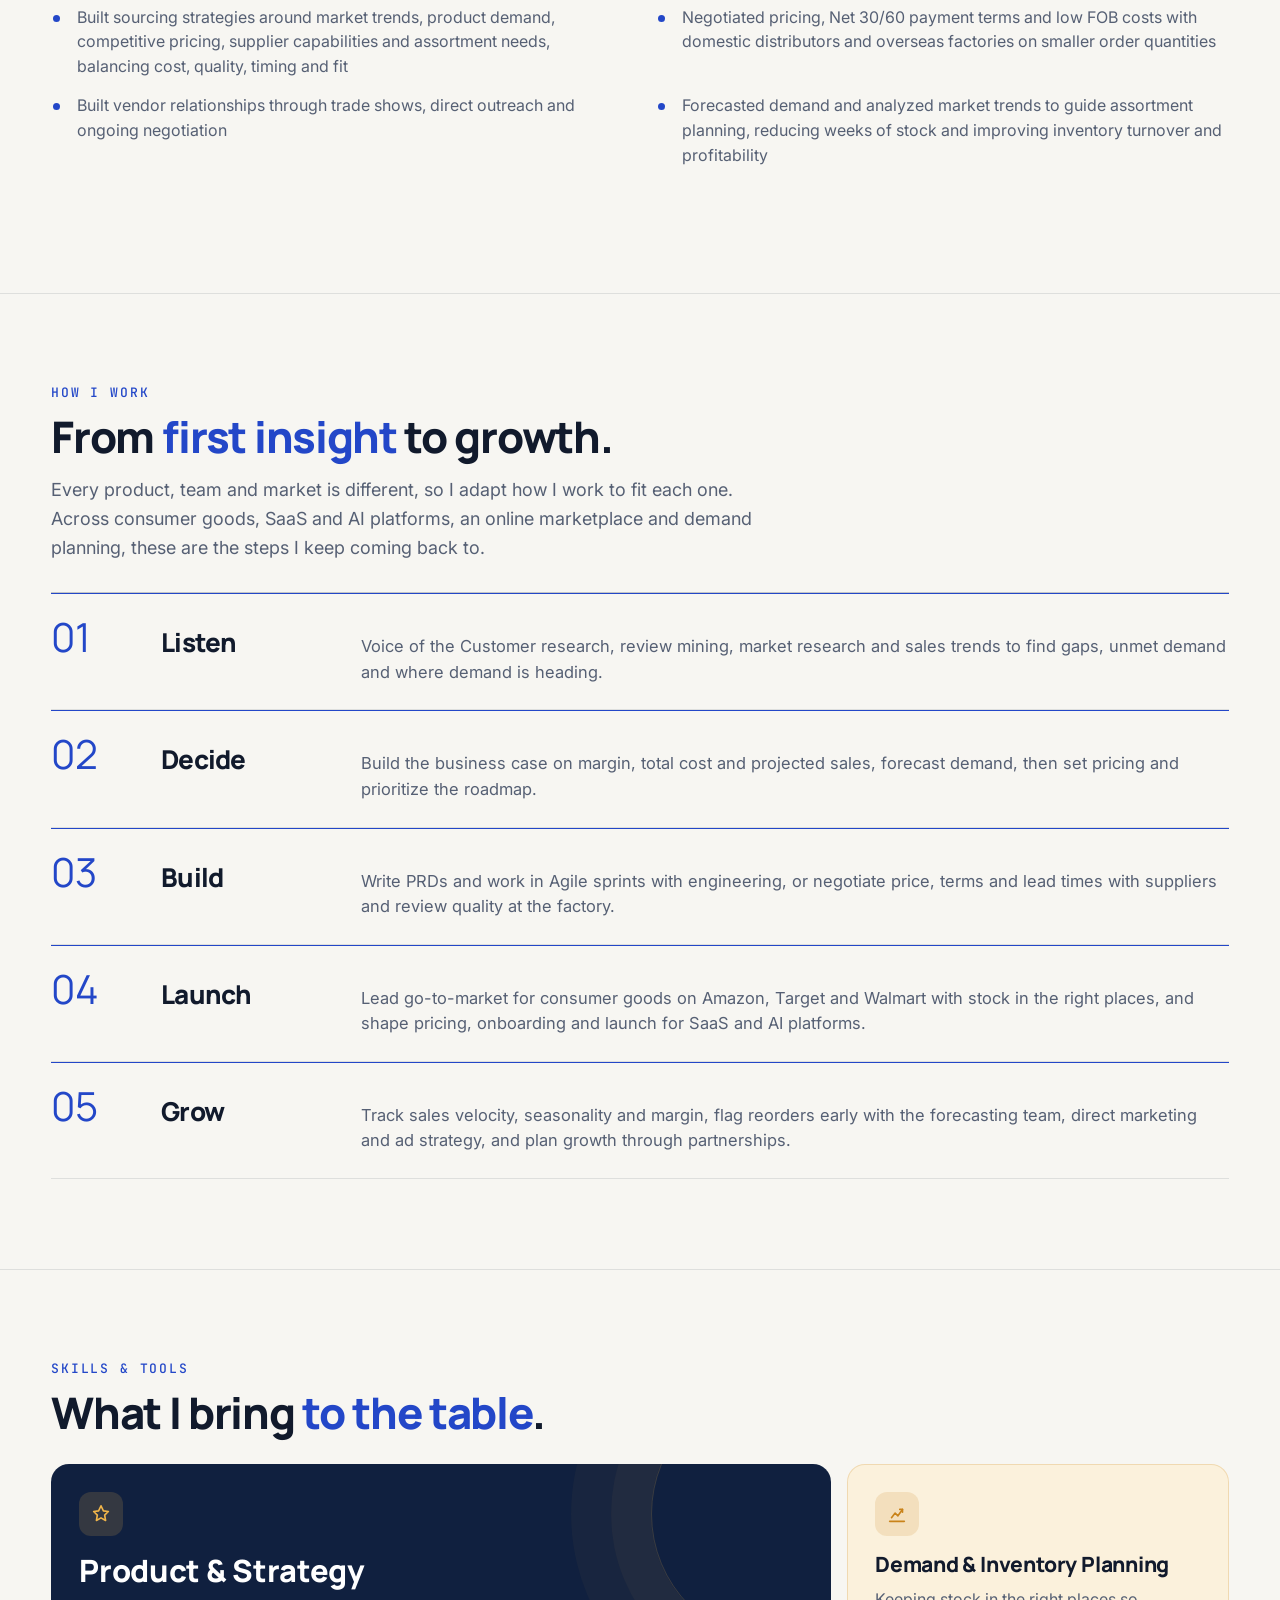
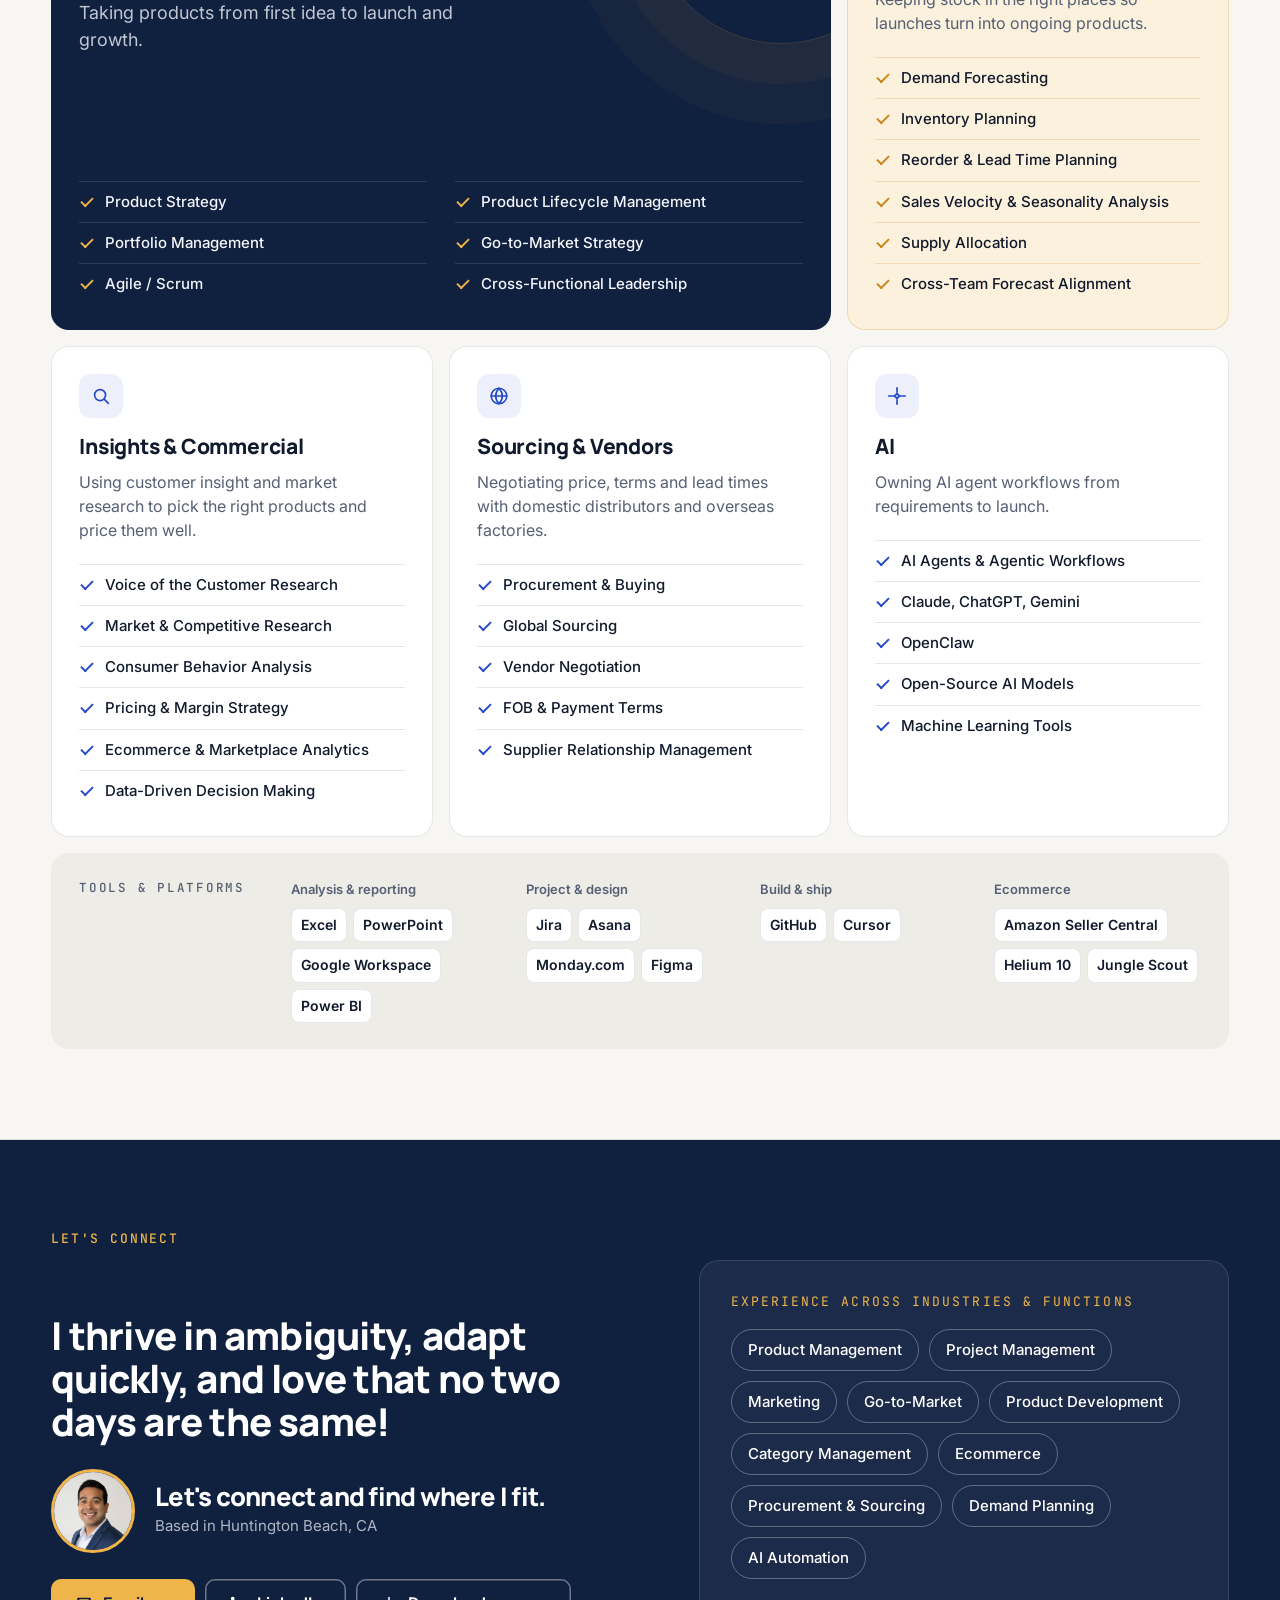
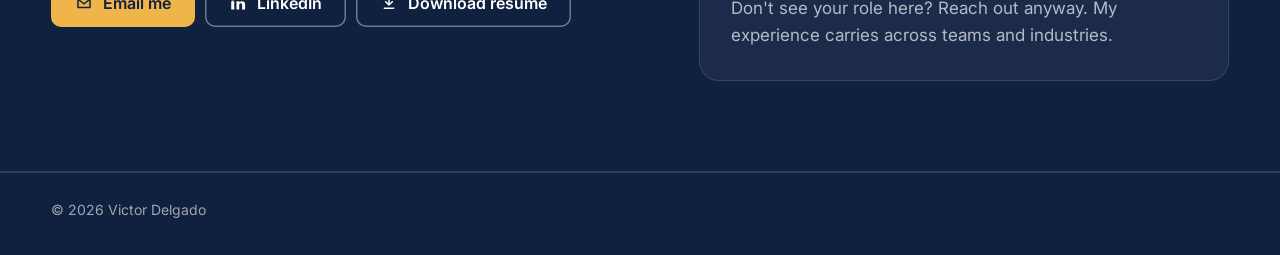
==== commit 2816f1ce: "Home hero: slimmer panel showing the whole photo, video sized to the screen Co-Authored-By: Claude O" ====
--- a/index.html
+++ b/index.html
@@ -22,8 +22,8 @@
   <link rel="preconnect" href="https://fonts.googleapis.com">
   <link rel="preconnect" href="https://fonts.gstatic.com" crossorigin>
   <link href="https://fonts.googleapis.com/css2?family=Manrope:wght@500;600;700;800&family=Inter:wght@400;500;600;700&family=JetBrains+Mono:wght@500&display=swap" rel="stylesheet">
-  <link rel="stylesheet" href="styles.css?v=20261119v">
-  <link rel="stylesheet" href="profile.css?v=20261119v">
+  <link rel="stylesheet" href="styles.css?v=20261119w">
+  <link rel="stylesheet" href="profile.css?v=20261119w">
 </head>
 <body class="o1">
   <div class="progress" aria-hidden="true"></div>
@@ -537,6 +537,6 @@
     <footer class="footer"><p>© <span id="year">2026</span> Victor Delgado</p></footer>
   </main>
   <a href="#home" class="totop" aria-label="Back to top"><svg viewBox="0 0 24 24" aria-hidden="true"><path d="M12 19V5M5 12l7-7 7 7" fill="none" stroke="currentColor" stroke-width="2.4" stroke-linecap="round" stroke-linejoin="round"/></svg></a>
-  <script src="main.js?v=20261119v"></script>
-  <script src="profile.js?v=20261119v"></script>
+  <script src="main.js?v=20261119w"></script>
+  <script src="profile.js?v=20261119w"></script>
 </body></html>
--- a/profile.css
+++ b/profile.css
@@ -423,3 +423,34 @@
 /* Lifecycle: finished steps stay readable */
 .lifecycle li.is-done { background: #E7ECFA; color: #1D3AA8; }
 .lifecycle li.is-on { background: var(--mint); color: #fff; }
+
+/* Home hero v2: slimmer panel, whole photo (head and shoulders), large video */
+@media (min-width: 1024px) {
+  :root { --sw: clamp(340px, 25vw, 420px); }
+  .top { height: max(100vh, 680px); min-height: 0; }
+  .top .side.hero { display: flex; flex-direction: column; height: 100%; overflow: hidden; }
+  .top .side__photo { flex: 1 1 auto; height: auto; min-height: 220px; max-height: calc(var(--sw) * 1.3); }
+  .top .side__photo img { object-position: 50% 12%; }
+  .top .side__body { flex: 0 0 auto; gap: 10px; padding: 22px clamp(24px, 2.4vw, 36px) 28px; }
+  .top .side__name { font-size: clamp(34px, 2.7vw, 46px); }
+  .top .side__title { font-size: clamp(16px, 1.15vw, 19px); }
+  .top .side__lede { font-size: 15.5px; }
+  .top .side .hero__rotator { font-size: 15px; }
+  .top .side__cta--desk { flex-wrap: nowrap; gap: 8px; }
+  .top .side__cta--desk .btn { padding: 11px 16px; font-size: 15px; white-space: nowrap; }
+  .top__video { padding: 96px clamp(28px, 3.4vw, 64px) 40px; }
+  .top__video .vid { max-width: none; grid-template-columns: minmax(260px, 1fr) auto; gap: clamp(32px, 3.4vw, 64px); }
+  .top__video .vid__frame .screen { width: min(calc((100vh - 150px) * 0.8), 620px); }
+  .top .vid__copy { max-width: 520px; justify-self: end; }
+}
+@media (min-width: 1024px) and (max-width: 1279px) {
+  .top { height: auto; min-height: 100vh; }
+  .top .side.hero { height: auto; }
+  .top .side__photo { flex: 0 0 auto; height: var(--sw); }
+  .top__video .vid { grid-template-columns: 1fr; }
+  .top__video .vid__frame .screen { width: min(100%, 520px); }
+  .top .vid__copy { justify-self: start; }
+}
+@media (max-width: 1023px) {
+  .vid__frame .screen { width: min(520px, 100%); }
+}
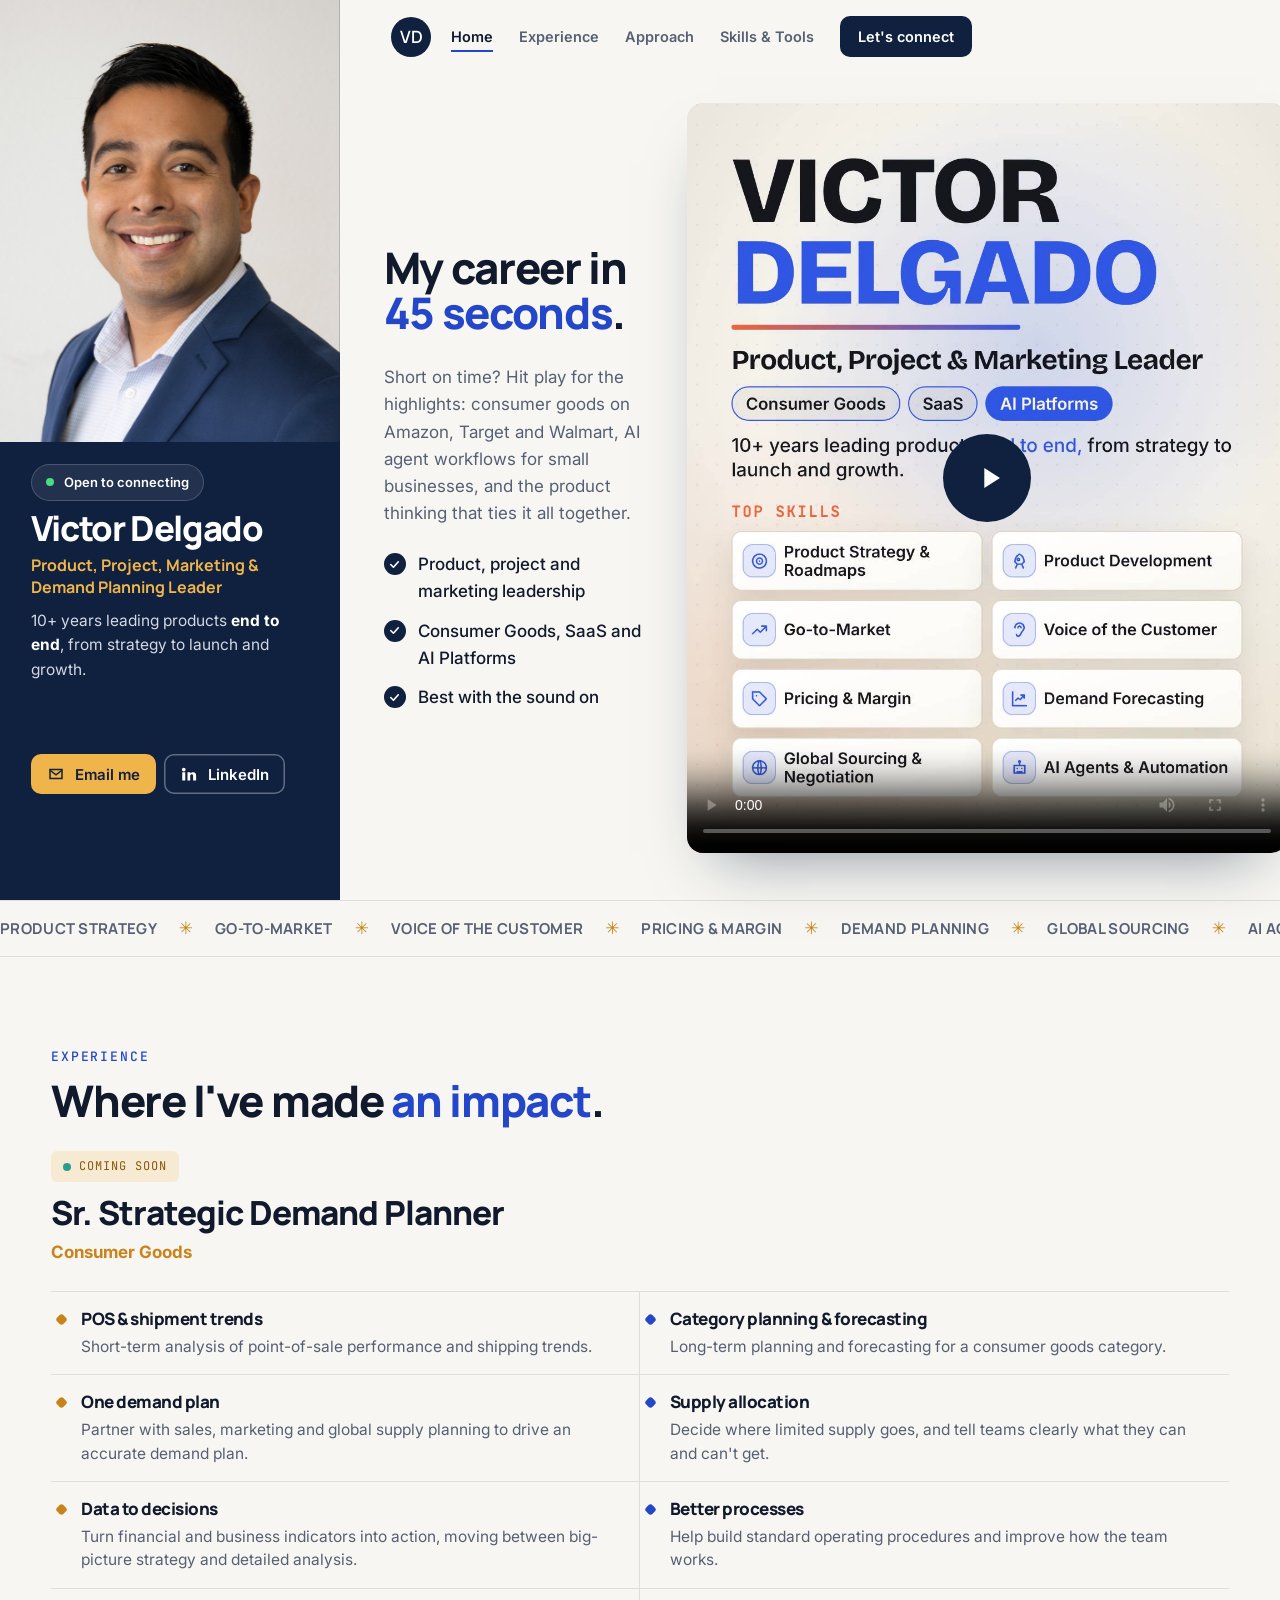
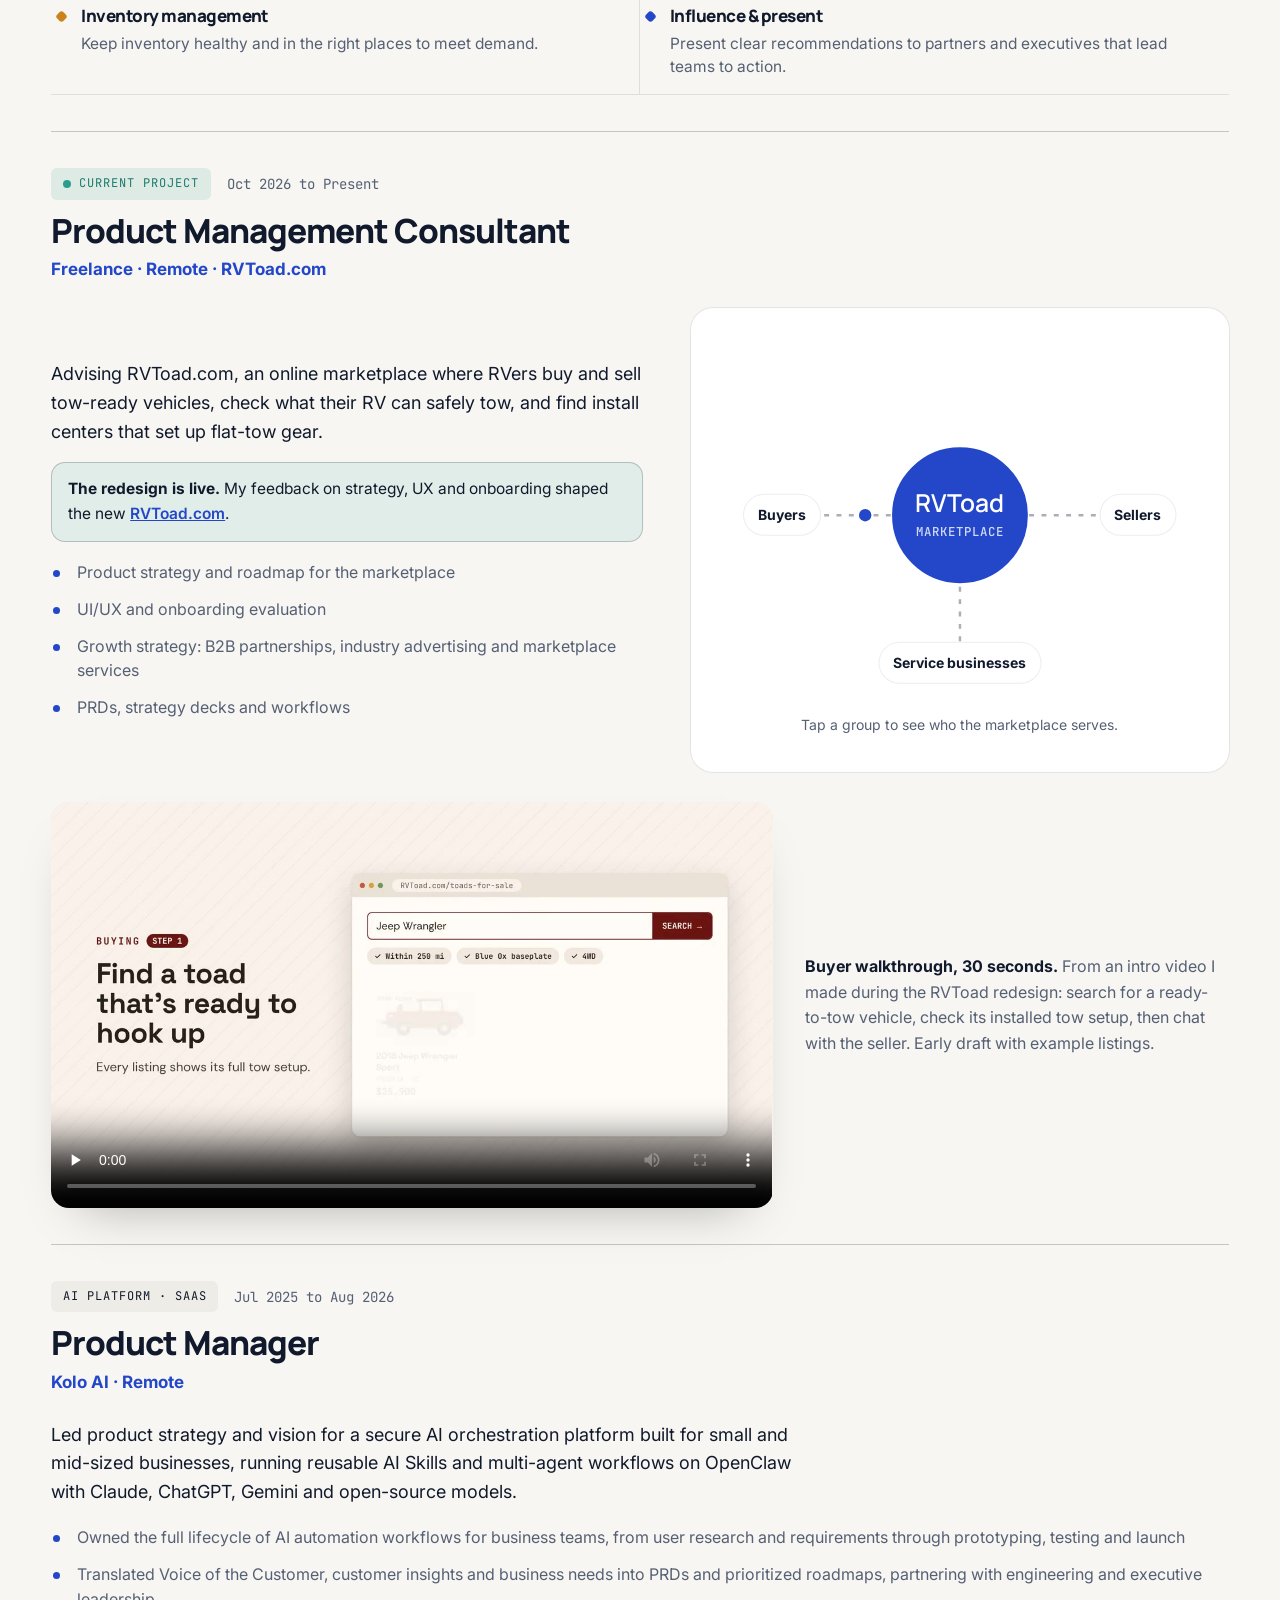
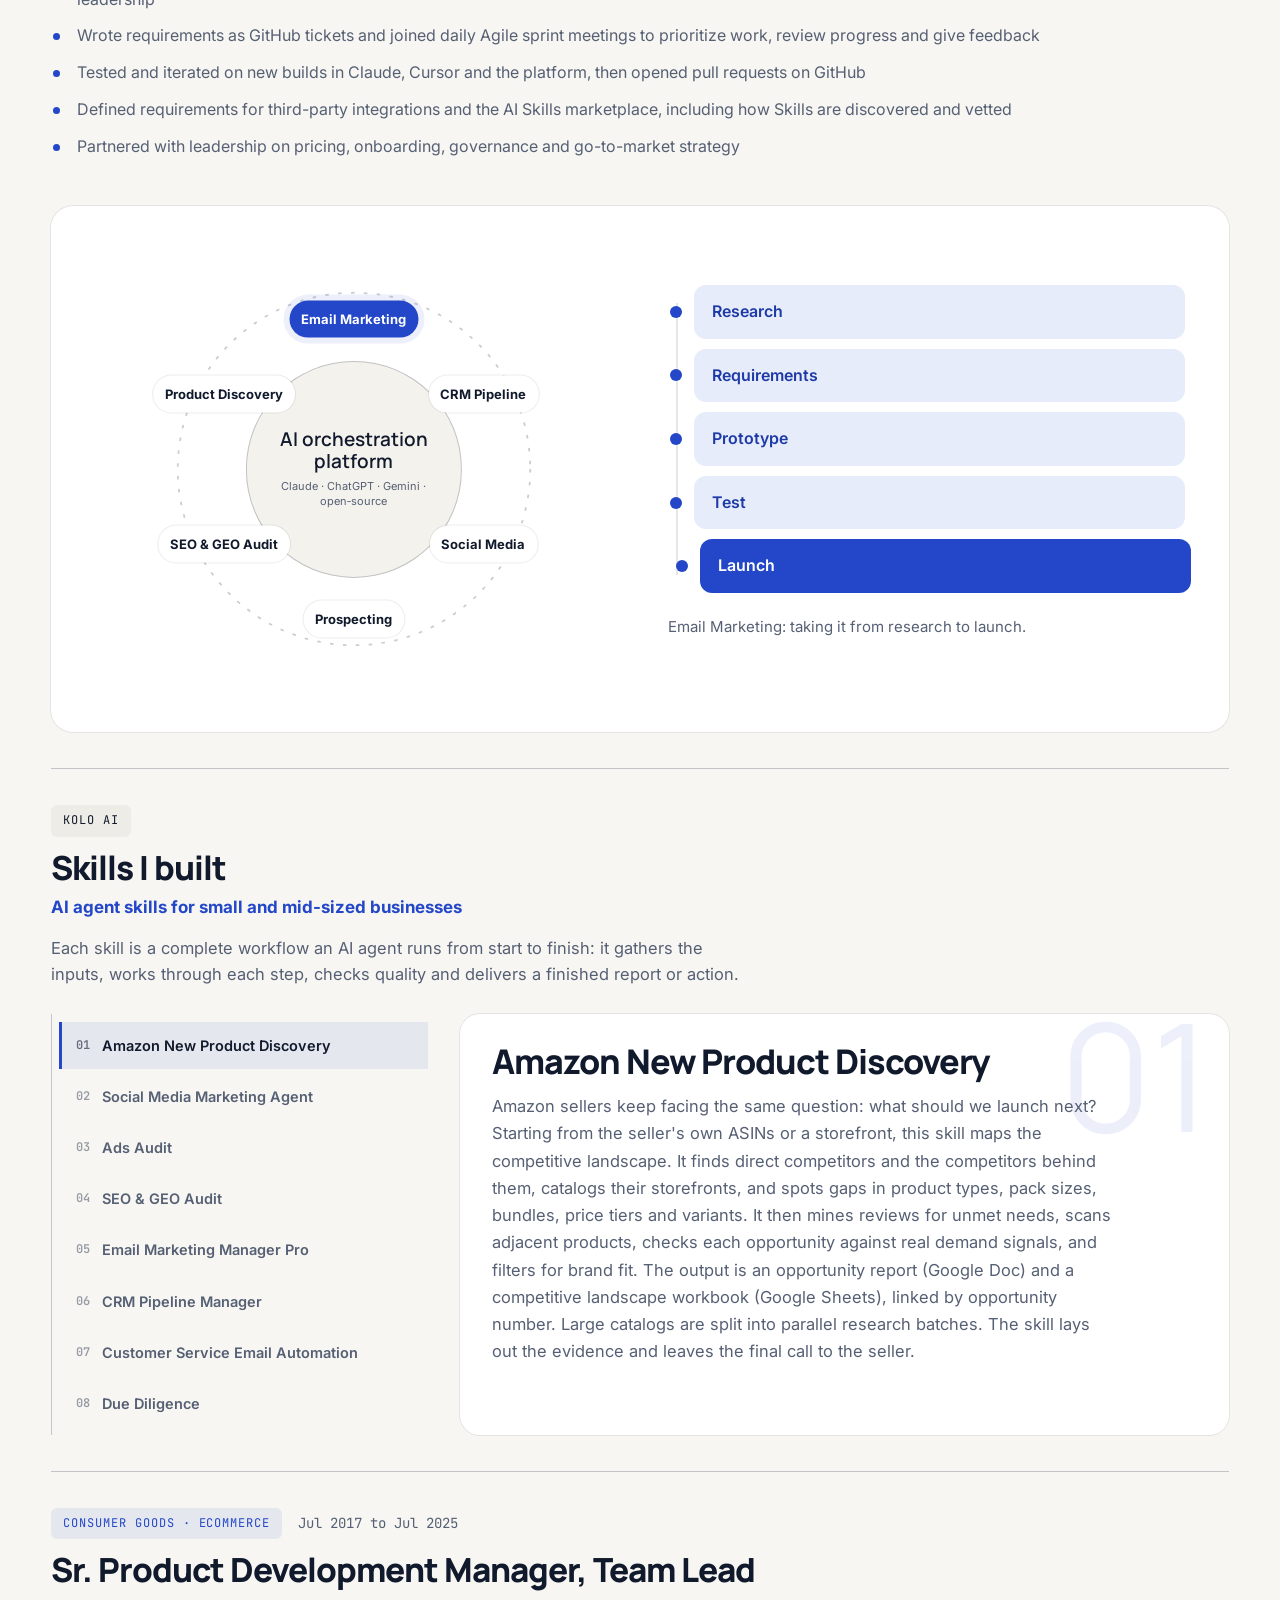
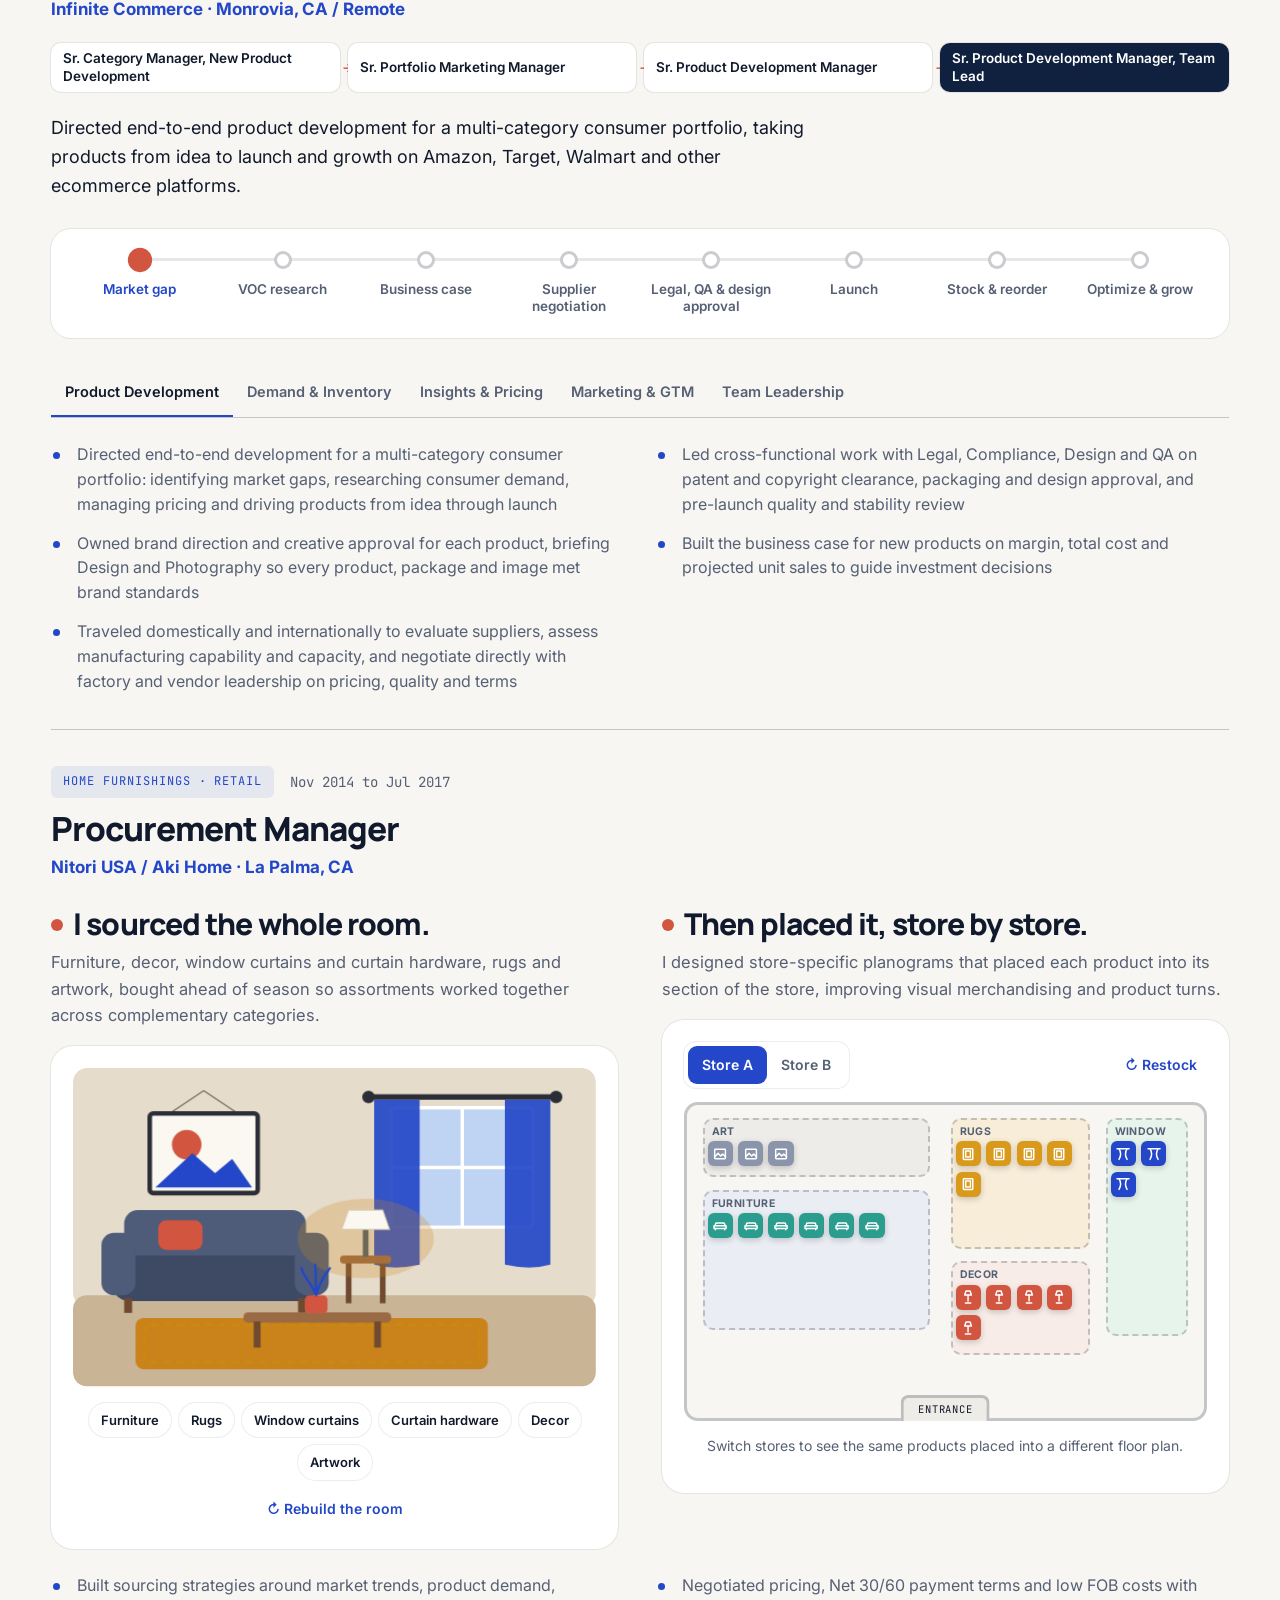
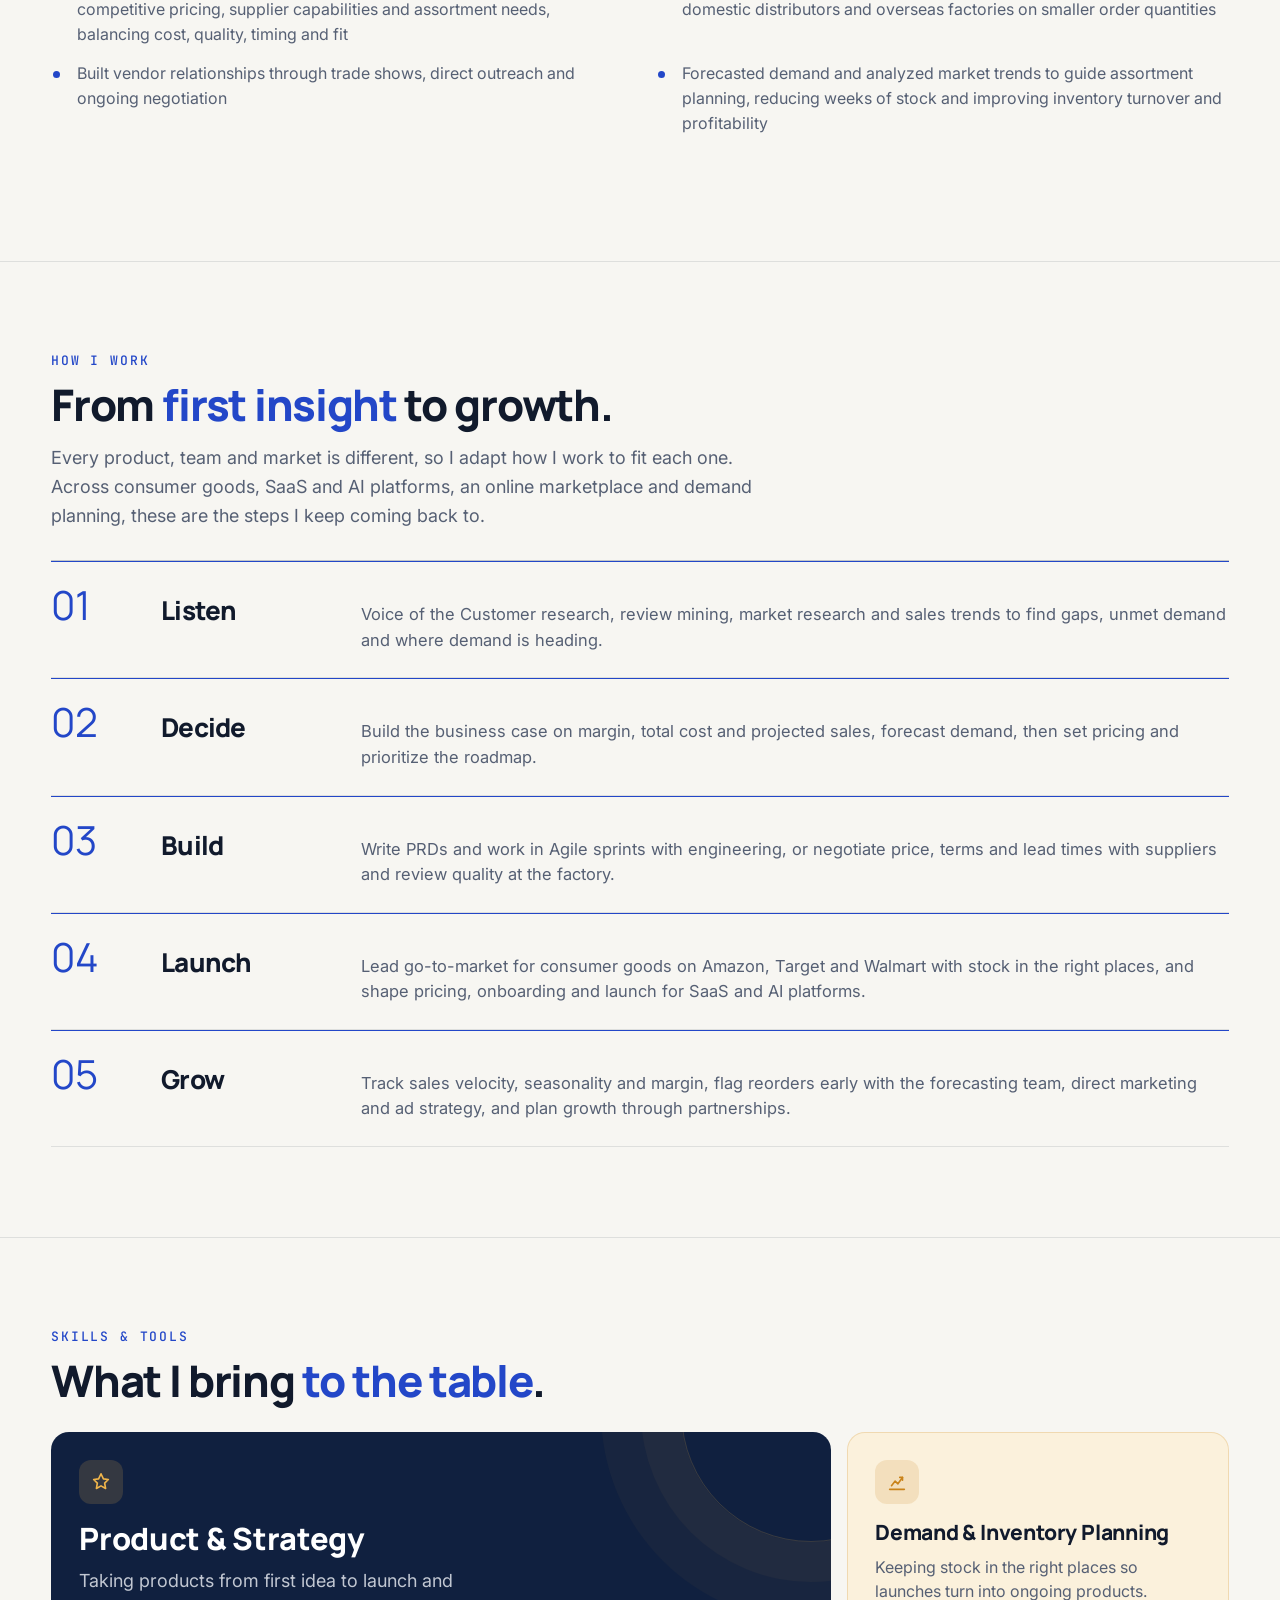
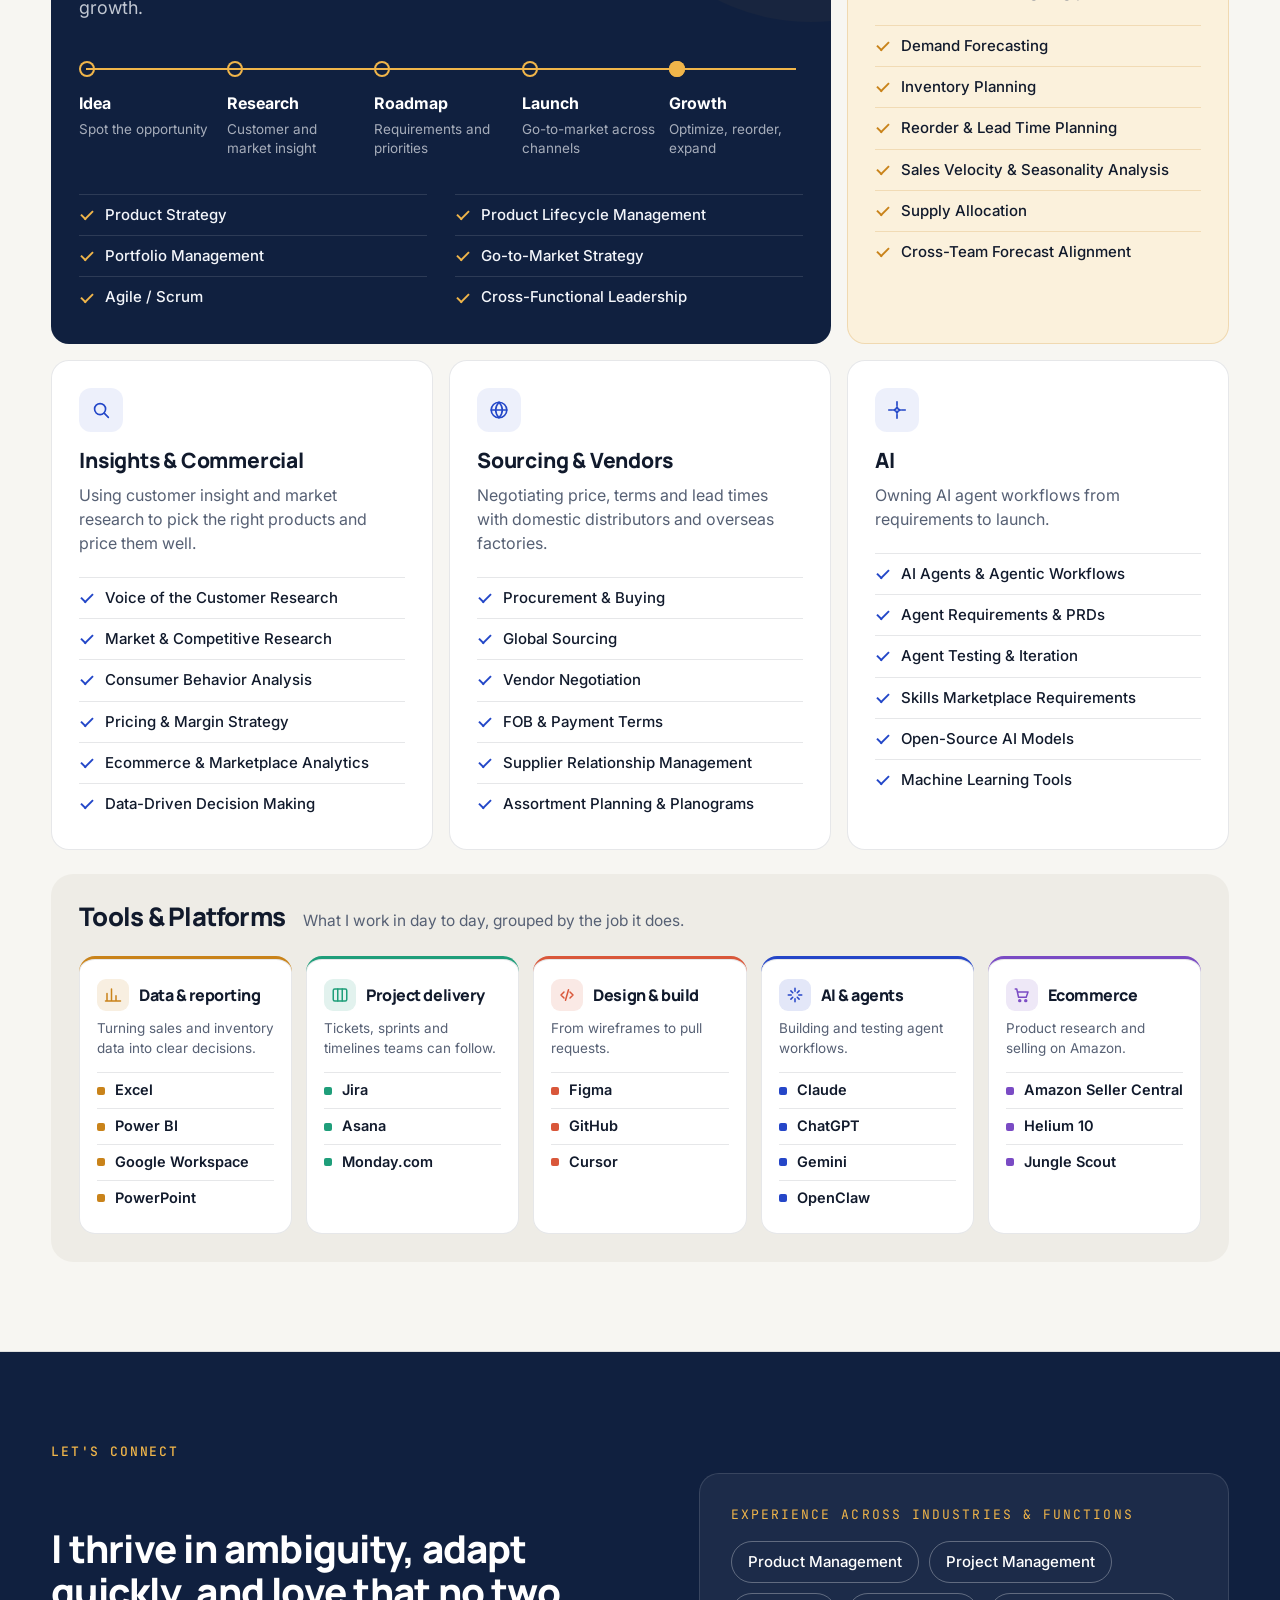
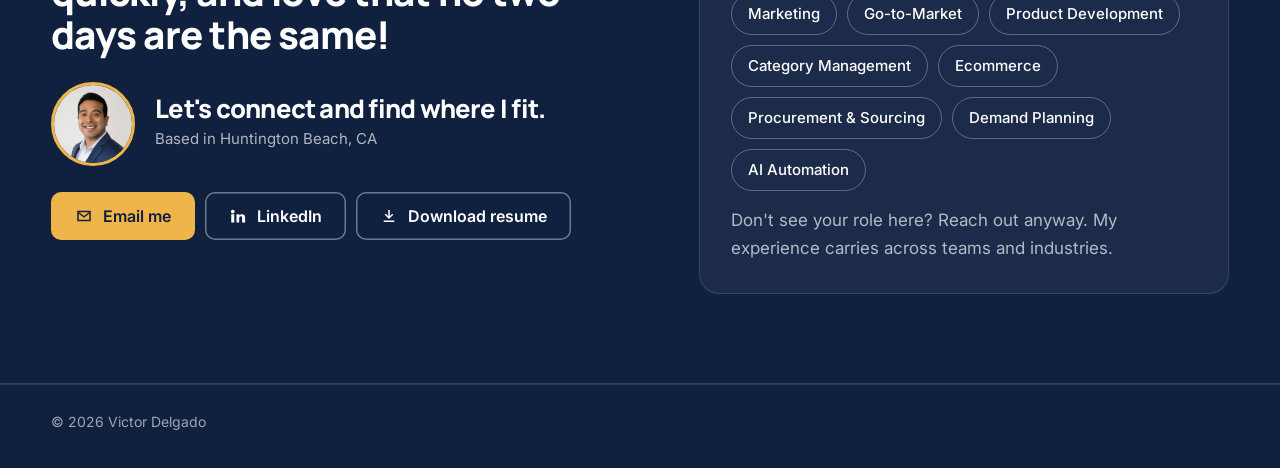
==== commit 6ee8916c: "Fill the Product & Strategy tile with an idea-to-growth path; regroup Tools & Platforms by job; even" ====
--- a/index.html
+++ b/index.html
@@ -22,8 +22,8 @@
   <link rel="preconnect" href="https://fonts.googleapis.com">
   <link rel="preconnect" href="https://fonts.gstatic.com" crossorigin>
   <link href="https://fonts.googleapis.com/css2?family=Manrope:wght@500;600;700;800&family=Inter:wght@400;500;600;700&family=JetBrains+Mono:wght@500&display=swap" rel="stylesheet">
-  <link rel="stylesheet" href="styles.css?v=20261119w">
-  <link rel="stylesheet" href="profile.css?v=20261119w">
+  <link rel="stylesheet" href="styles.css?v=20261119y">
+  <link rel="stylesheet" href="profile.css?v=20261119y">
 </head>
 <body class="o1">
   <div class="progress" aria-hidden="true"></div>
@@ -463,6 +463,13 @@
 <div class="cap__icon" aria-hidden="true"><svg viewBox="0 0 24 24"><path d="M12 3l2.6 5.6L20 9.3l-4 4 1 5.7-5-2.8-5 2.8 1-5.7-4-4 5.4-.7z"/></svg></div>
 <h3 class="cap__title">Product &amp; Strategy</h3>
 <p class="cap__line">Taking products from first idea to launch and growth.</p>
+<ol class="cap__path" aria-label="From first idea to growth">
+<li style="--i:0"><b>Idea</b><span>Spot the opportunity</span></li>
+<li style="--i:1"><b>Research</b><span>Customer and market insight</span></li>
+<li style="--i:2"><b>Roadmap</b><span>Requirements and priorities</span></li>
+<li style="--i:3"><b>Launch</b><span>Go-to-market across channels</span></li>
+<li style="--i:4"><b>Growth</b><span>Optimize, reorder, expand</span></li>
+</ol>
 <ul class="cap__list"><li>Product Strategy</li><li>Product Lifecycle Management</li><li>Portfolio Management</li><li>Go-to-Market Strategy</li><li>Agile / Scrum</li><li>Cross-Functional Leadership</li></ul>
 </article>
 <article class="cap cap--demand reveal" style="--d:1">
@@ -481,21 +488,22 @@
 <div class="cap__icon" aria-hidden="true"><svg viewBox="0 0 24 24"><circle cx="12" cy="12" r="8.5"/><path d="M3.5 12h17"/><path d="M12 3.5c2.5 2.6 3.6 5.4 3.6 8.5s-1.1 5.9-3.6 8.5c-2.5-2.6-3.6-5.4-3.6-8.5S9.5 6.1 12 3.5z"/></svg></div>
 <h3 class="cap__title">Sourcing &amp; Vendors</h3>
 <p class="cap__line">Negotiating price, terms and lead times with domestic distributors and overseas factories.</p>
-<ul class="cap__list"><li>Procurement &amp; Buying</li><li>Global Sourcing</li><li>Vendor Negotiation</li><li>FOB &amp; Payment Terms</li><li>Supplier Relationship Management</li></ul>
+<ul class="cap__list"><li>Procurement &amp; Buying</li><li>Global Sourcing</li><li>Vendor Negotiation</li><li>FOB &amp; Payment Terms</li><li>Supplier Relationship Management</li><li>Assortment Planning &amp; Planograms</li></ul>
 </article>
 <article class="cap  reveal" style="--d:2">
 <div class="cap__icon" aria-hidden="true"><svg viewBox="0 0 24 24"><path d="M12 3v4M12 17v4M3 12h4M17 12h4"/><path d="M12 8.5l1.2 2.3 2.3 1.2-2.3 1.2L12 15.5l-1.2-2.3-2.3-1.2 2.3-1.2z"/></svg></div>
 <h3 class="cap__title">AI</h3>
 <p class="cap__line">Owning AI agent workflows from requirements to launch.</p>
-<ul class="cap__list"><li>AI Agents &amp; Agentic Workflows</li><li>Claude, ChatGPT, Gemini</li><li>OpenClaw</li><li>Open-Source AI Models</li><li>Machine Learning Tools</li></ul>
+<ul class="cap__list"><li>AI Agents &amp; Agentic Workflows</li><li>Agent Requirements &amp; PRDs</li><li>Agent Testing &amp; Iteration</li><li>Skills Marketplace Requirements</li><li>Open-Source AI Models</li><li>Machine Learning Tools</li></ul>
 </article>
-<div class="toolbelt reveal" style="--d:0">
-<h3 class="toolbelt__title">Tools &amp; Platforms</h3>
-<div class="toolbelt__groups">
-<div class="toolbelt__group"><p class="toolbelt__label">Analysis &amp; reporting</p><ul class="toolbelt__list"><li>Excel</li><li>PowerPoint</li><li>Google Workspace</li><li>Power BI</li></ul></div>
-<div class="toolbelt__group"><p class="toolbelt__label">Project &amp; design</p><ul class="toolbelt__list"><li>Jira</li><li>Asana</li><li>Monday.com</li><li>Figma</li></ul></div>
-<div class="toolbelt__group"><p class="toolbelt__label">Build &amp; ship</p><ul class="toolbelt__list"><li>GitHub</li><li>Cursor</li></ul></div>
-<div class="toolbelt__group"><p class="toolbelt__label">Ecommerce</p><ul class="toolbelt__list"><li>Amazon Seller Central</li><li>Helium 10</li><li>Jungle Scout</li></ul></div>
+<div class="stack reveal" style="--d:0">
+<div class="stack__head"><h3 class="stack__title">Tools &amp; Platforms</h3><p class="stack__sub">What I work in day to day, grouped by the job it does.</p></div>
+<div class="stack__grid">
+<article class="stack__group" style="--c:#C9831A"><div class="stack__top"><span class="stack__icon" aria-hidden="true"><svg viewBox="0 0 24 24"><path d="M4 20V10M10 20V4M16 20v-7M22 20H2"/></svg></span><h4>Data &amp; reporting</h4></div><p>Turning sales and inventory data into clear decisions.</p><ul class="stack__tools"><li>Excel</li><li>Power BI</li><li>Google Workspace</li><li>PowerPoint</li></ul></article>
+<article class="stack__group" style="--c:#1F9E7A"><div class="stack__top"><span class="stack__icon" aria-hidden="true"><svg viewBox="0 0 24 24"><rect x="3" y="4" width="18" height="16" rx="2"/><path d="M9 4v16M15 4v16"/></svg></span><h4>Project delivery</h4></div><p>Tickets, sprints and timelines teams can follow.</p><ul class="stack__tools"><li>Jira</li><li>Asana</li><li>Monday.com</li></ul></article>
+<article class="stack__group" style="--c:#D9573A"><div class="stack__top"><span class="stack__icon" aria-hidden="true"><svg viewBox="0 0 24 24"><path d="M8 8l-4 4 4 4M16 8l4 4-4 4M14 5l-4 14"/></svg></span><h4>Design &amp; build</h4></div><p>From wireframes to pull requests.</p><ul class="stack__tools"><li>Figma</li><li>GitHub</li><li>Cursor</li></ul></article>
+<article class="stack__group" style="--c:#2546C8"><div class="stack__top"><span class="stack__icon" aria-hidden="true"><svg viewBox="0 0 24 24"><path d="M12 3v4M12 17v4M3 12h4M17 12h4M6.5 6.5l2.5 2.5M15 15l2.5 2.5M17.5 6.5L15 9M9 15l-2.5 2.5"/></svg></span><h4>AI &amp; agents</h4></div><p>Building and testing agent workflows.</p><ul class="stack__tools"><li>Claude</li><li>ChatGPT</li><li>Gemini</li><li>OpenClaw</li></ul></article>
+<article class="stack__group" style="--c:#7A4BC4"><div class="stack__top"><span class="stack__icon" aria-hidden="true"><svg viewBox="0 0 24 24"><path d="M3 4h2l2.4 11h10.2L20 8H6.2"/><circle cx="9" cy="19.5" r="1.3"/><circle cx="17" cy="19.5" r="1.3"/></svg></span><h4>Ecommerce</h4></div><p>Product research and selling on Amazon.</p><ul class="stack__tools"><li>Amazon Seller Central</li><li>Helium 10</li><li>Jungle Scout</li></ul></article>
 </div>
 </div>
         </div></div>
@@ -537,6 +545,6 @@
     <footer class="footer"><p>© <span id="year">2026</span> Victor Delgado</p></footer>
   </main>
   <a href="#home" class="totop" aria-label="Back to top"><svg viewBox="0 0 24 24" aria-hidden="true"><path d="M12 19V5M5 12l7-7 7 7" fill="none" stroke="currentColor" stroke-width="2.4" stroke-linecap="round" stroke-linejoin="round"/></svg></a>
-  <script src="main.js?v=20261119w"></script>
-  <script src="profile.js?v=20261119w"></script>
+  <script src="main.js?v=20261119y"></script>
+  <script src="profile.js?v=20261119y"></script>
 </body></html>
--- a/profile.css
+++ b/profile.css
@@ -454,3 +454,59 @@
 @media (max-width: 1023px) {
   .vid__frame .screen { width: min(520px, 100%); }
 }
+
+/* Lead tile: idea-to-growth path fills the middle of the navy tile */
+.cap__path { list-style: none; margin: auto 0 0; padding: 30px 0 26px; display: grid; grid-template-columns: repeat(5, minmax(0, 1fr)); gap: 14px; position: relative; }
+.cap__path::before { content: ""; position: absolute; left: 7px; right: 7px; top: 37px; height: 2px; background: rgba(255, 255, 255, 0.14); }
+.cap__path::after { content: ""; position: absolute; left: 7px; right: 7px; top: 37px; height: 2px; background: var(--gold); transform-origin: left; transform: scaleX(var(--fill, 1)); transition: transform 1.6s cubic-bezier(.2,.8,.2,1) .2s; }
+.cap__path li { position: relative; padding-top: 30px; display: grid; gap: 4px; align-content: start; }
+.cap__path li::before { content: ""; position: absolute; left: 0; top: 0; width: 16px; height: 16px; border-radius: 50%; background: var(--navy); box-shadow: inset 0 0 0 2px var(--gold); transition: background .3s ease calc(.3s + var(--i) * .3s); }
+.cap__path li:last-child::before { background: var(--gold); }
+.cap__path b { color: #fff; font-size: 16px; font-weight: 700; }
+.cap__path span { color: rgba(244, 246, 251, 0.66); font-size: 13.5px; line-height: 1.4; }
+.cap--lead .cap__list { margin-top: auto; padding-top: 0; }
+@media (prefers-reduced-motion: no-preference) {
+  .js .cap--lead.reveal:not(.is-in) .cap__path::after { transform: scaleX(0); }
+}
+@media (max-width: 700px) {
+  .cap__path { grid-template-columns: 1fr; gap: 14px; padding: 22px 0 20px 0; }
+  .cap__path::before, .cap__path::after { left: 7px; right: auto; top: 30px; bottom: 34px; width: 2px; height: auto; }
+  .cap__path::after { transform-origin: top; transform: scaleY(var(--fill, 1)); }
+  .js .cap--lead.reveal:not(.is-in) .cap__path::after { transform: scaleY(0); }
+  .cap__path li { padding: 0 0 0 30px; }
+}
+
+/* Tools & Platforms: grouped by job, aligned cards that follow the capability tiles */
+.toolbelt { display: none; }
+.stack { grid-column: 1 / -1; margin-top: 8px; padding: 30px 28px 28px; border-radius: 22px; background: var(--bg-2); }
+.stack__head { display: flex; flex-wrap: wrap; align-items: baseline; gap: 6px 18px; margin-bottom: 22px; }
+.stack__title { margin: 0; font-size: clamp(22px, 2vw, 26px); color: var(--text); }
+.stack__sub { margin: 0; color: var(--muted); font-size: 15.5px; }
+.stack__grid { display: grid; grid-template-columns: repeat(5, minmax(0, 1fr)); gap: 14px; }
+.stack__group { display: flex; flex-direction: column; gap: 8px; padding: 20px 18px 18px; border-radius: 16px; background: var(--surface); box-shadow: inset 0 0 0 1px var(--line); border-top: 3px solid var(--c); min-width: 0; }
+.stack__top { display: flex; align-items: center; gap: 10px; }
+.stack__icon { flex: none; display: grid; place-items: center; width: 32px; height: 32px; border-radius: 9px; background: color-mix(in srgb, var(--c) 13%, white); color: var(--c); }
+.stack__icon svg { width: 18px; height: 18px; fill: none; stroke: currentColor; stroke-width: 2; stroke-linecap: round; stroke-linejoin: round; }
+.stack__group h4 { margin: 0; font-size: 16px; line-height: 1.25; color: var(--text); }
+.stack__group p { margin: 0; color: var(--muted); font-size: 13.5px; line-height: 1.45; min-height: 2.9em; }
+.stack__tools { list-style: none; margin: 6px 0 0; padding: 0; display: grid; gap: 0; }
+.stack__tools li { position: relative; padding: 8px 0 8px 18px; border-top: 1px solid var(--line); font-size: 14.5px; font-weight: 600; color: var(--text); line-height: 1.3; }
+.stack__tools li::before { content: ""; position: absolute; left: 0; top: 50%; width: 8px; height: 8px; border-radius: 2px; background: var(--c); transform: translateY(-50%); }
+@media (max-width: 1279px) {
+  .stack__grid { grid-template-columns: repeat(6, minmax(0, 1fr)); }
+  .stack__group { grid-column: span 2; }
+  .stack__group:nth-child(4), .stack__group:nth-child(5) { grid-column: span 3; }
+}
+@media (max-width: 760px) {
+  .stack { padding: 22px 16px 16px; }
+  .stack__grid { grid-template-columns: 1fr; }
+  .stack__group, .stack__group:nth-child(4), .stack__group:nth-child(5) { grid-column: auto; }
+  .stack__group p { min-height: 0; }
+}
+/* Kolo skills: panel matches the list height; number reads as a watermark, not over text */
+@media (min-width: 701px) { .skills { align-items: stretch; } }
+.skills__big { opacity: 0.08; }
+/* Kolo diagram: less dead space above and below */
+@media (min-width: 1100px) { .viz--agents { padding: 28px 44px; } }
+.stack__group h4 { white-space: nowrap; }
+.cap--lead::after { top: -150px; right: -110px; }
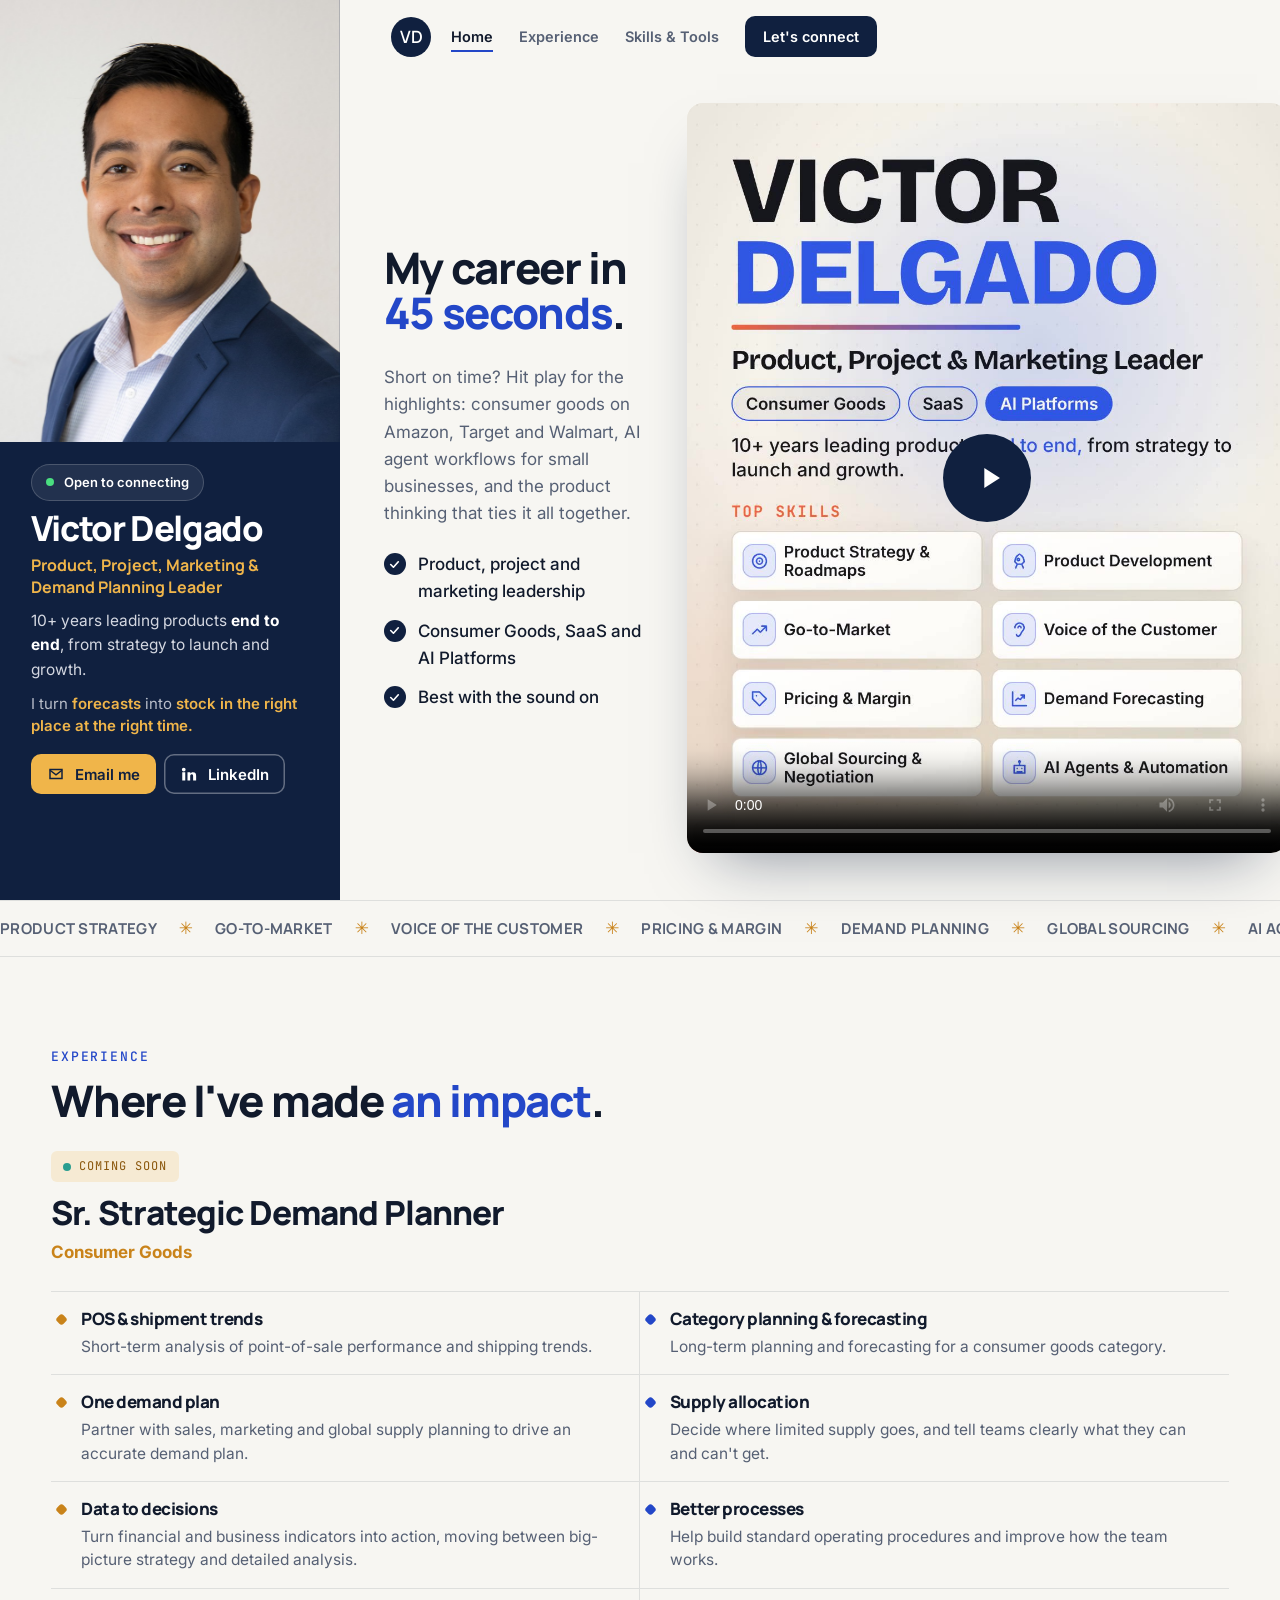
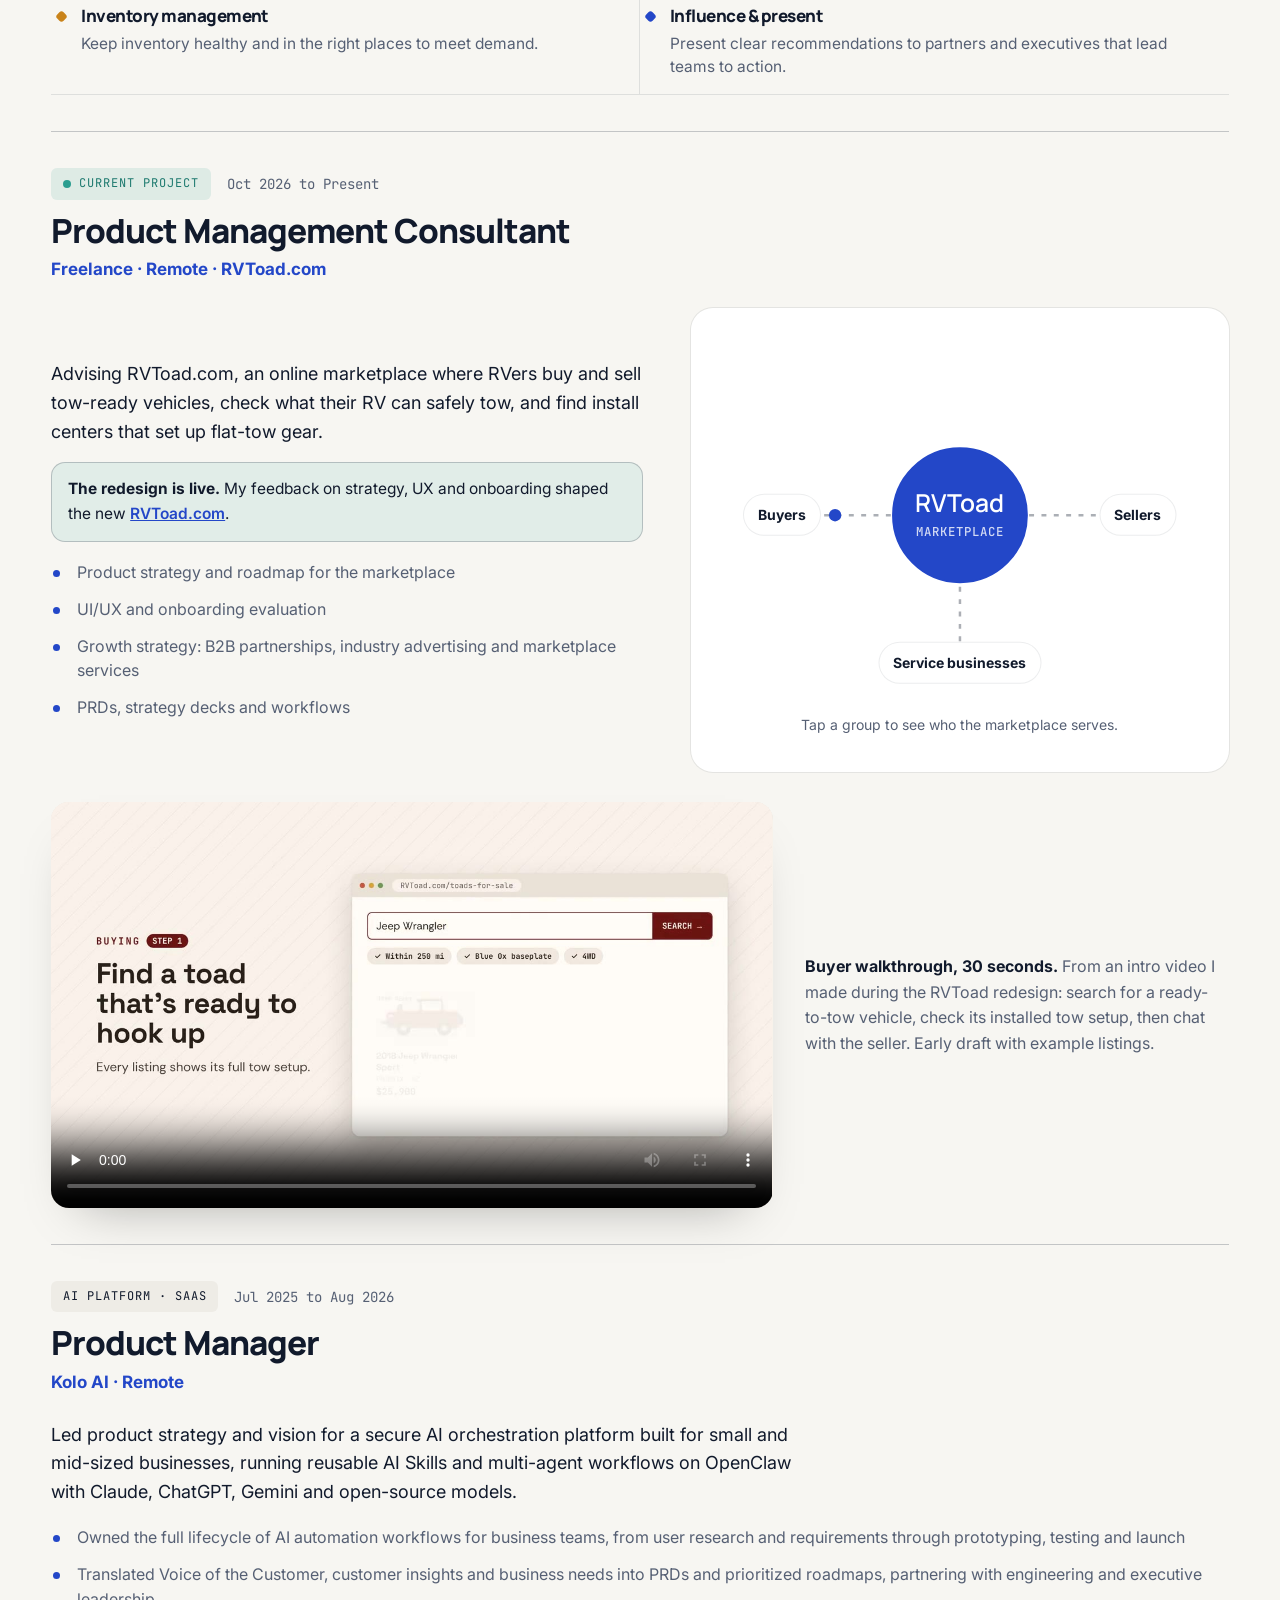
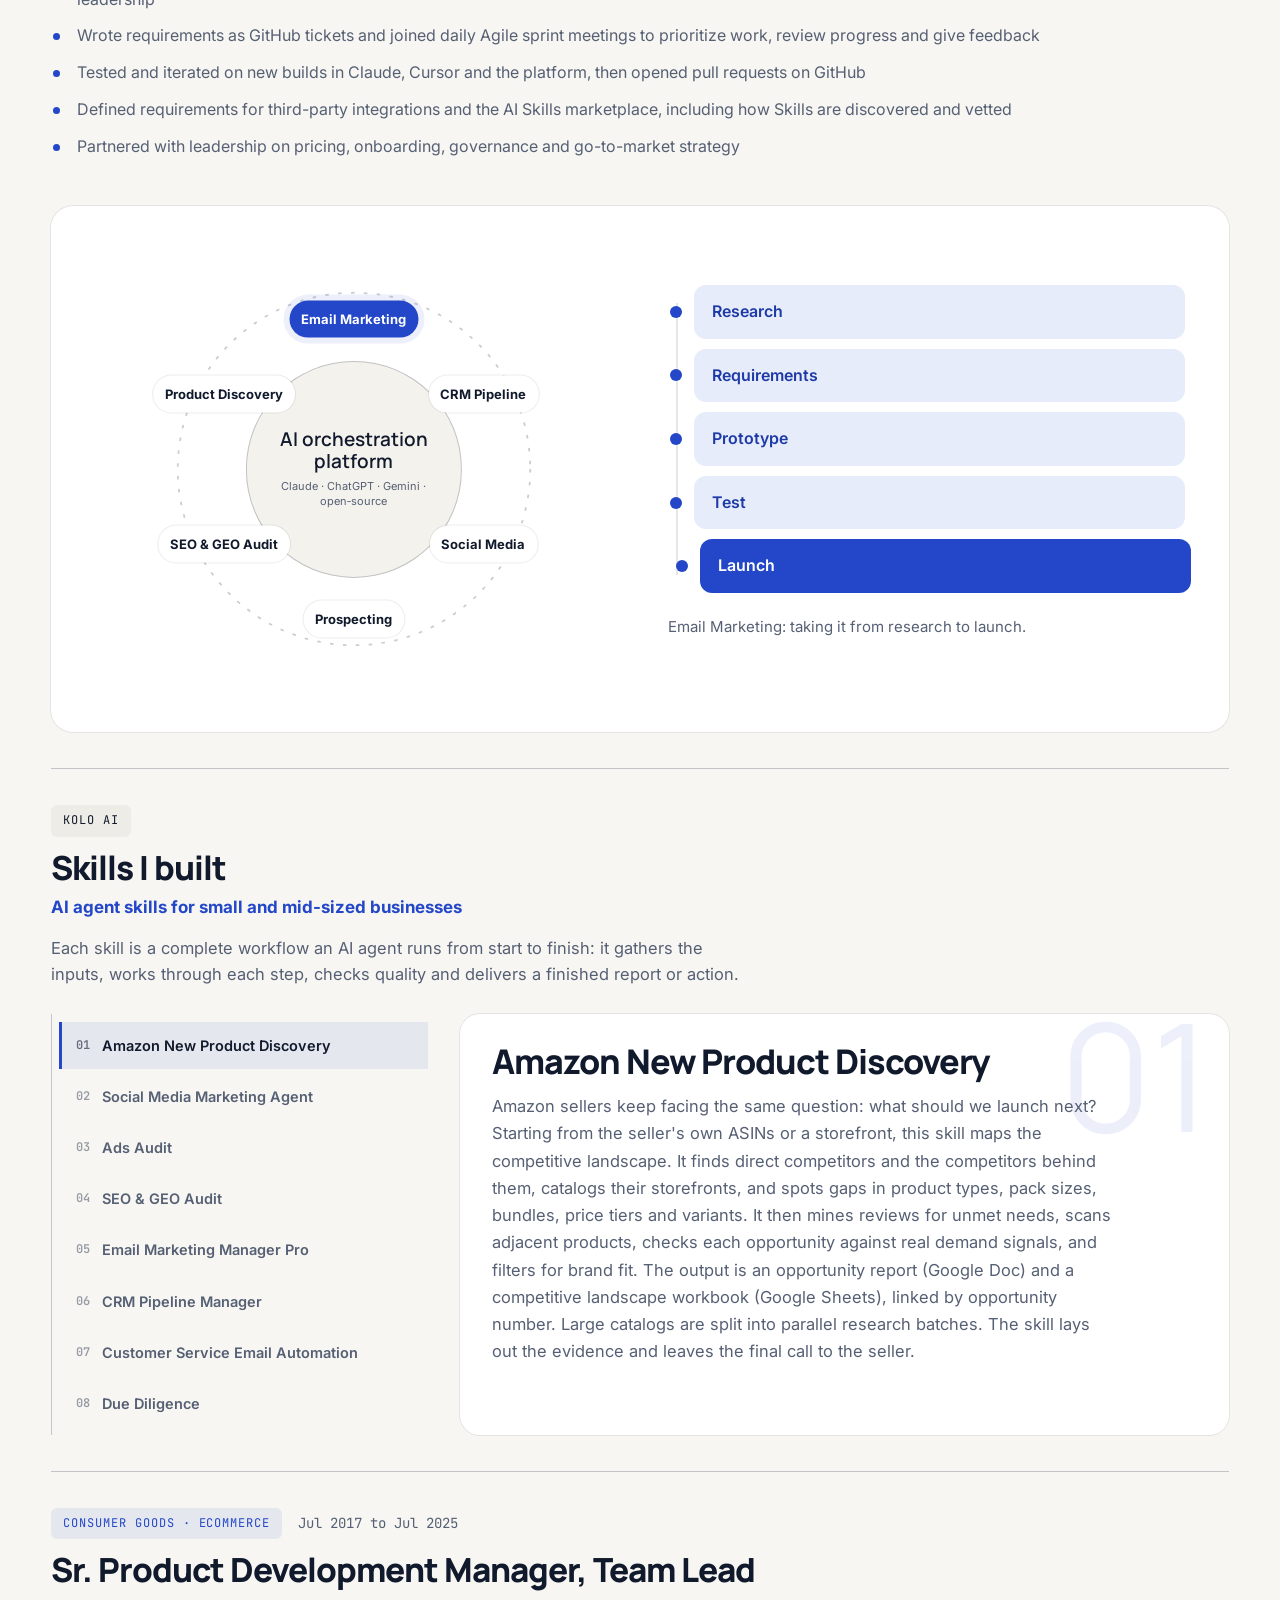
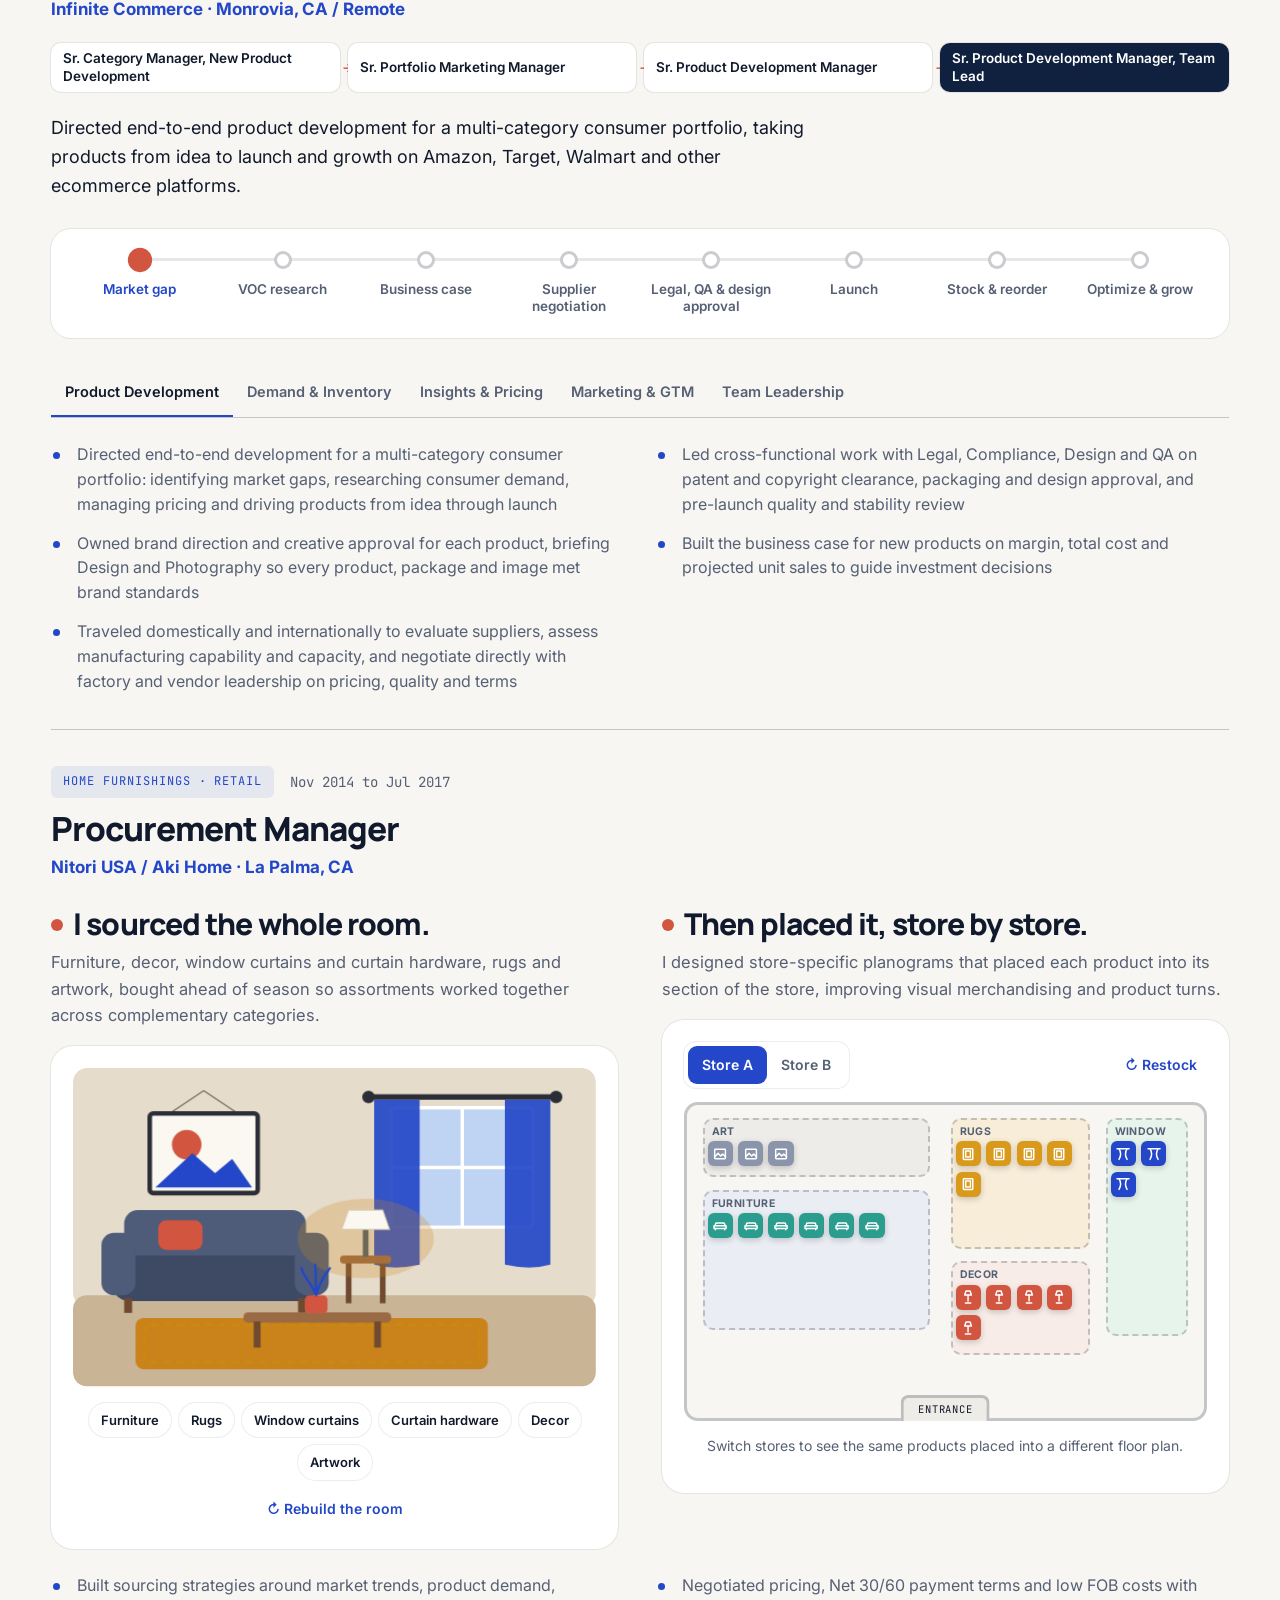
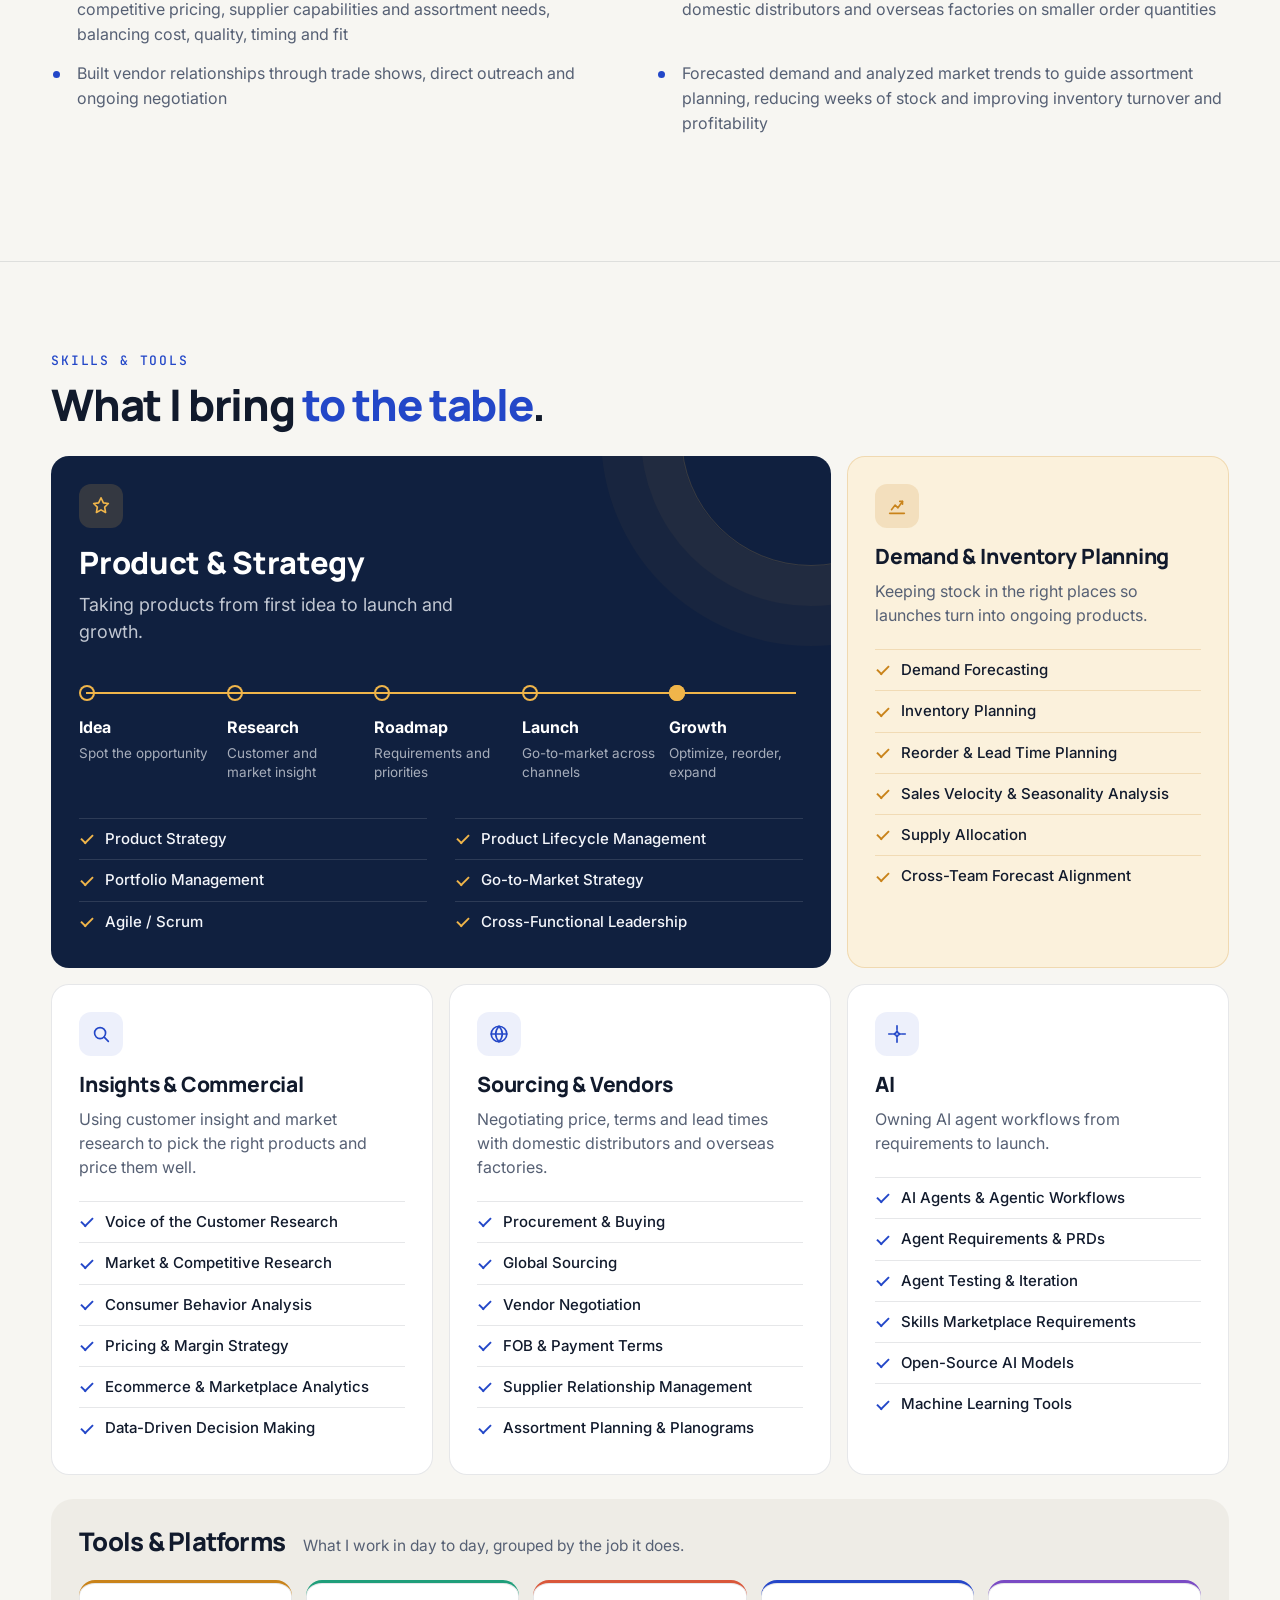
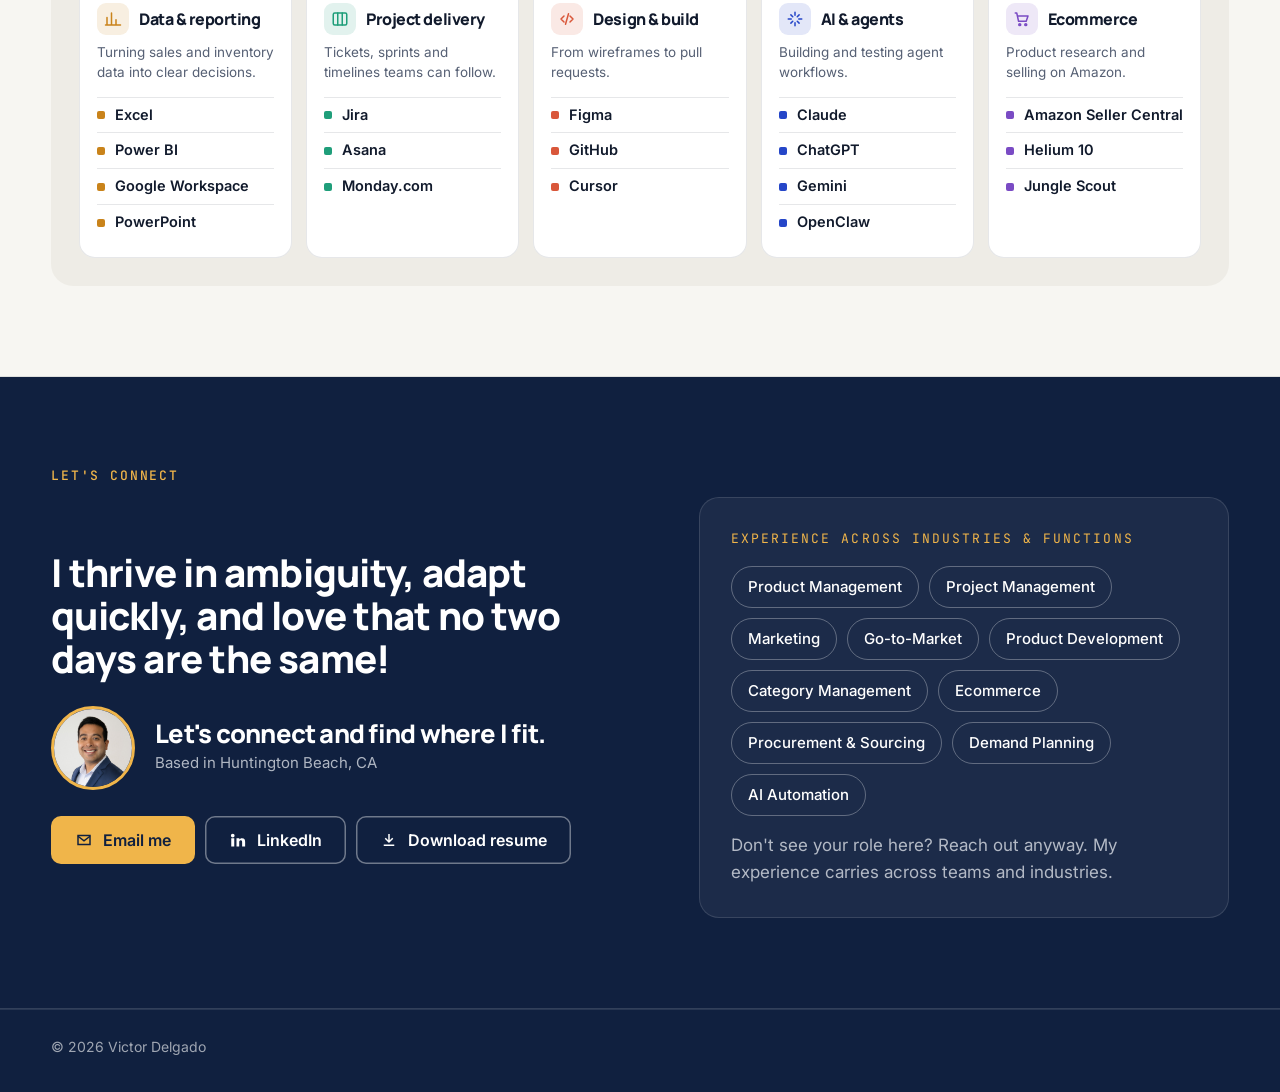
==== commit 269b7f43: "Remove the How I work section and its menu link Co-Authored-By: Claude Opus 5.5 <noreply@anthropic.c" ====
--- a/index.html
+++ b/index.html
@@ -22,8 +22,8 @@
   <link rel="preconnect" href="https://fonts.googleapis.com">
   <link rel="preconnect" href="https://fonts.gstatic.com" crossorigin>
   <link href="https://fonts.googleapis.com/css2?family=Manrope:wght@500;600;700;800&family=Inter:wght@400;500;600;700&family=JetBrains+Mono:wght@500&display=swap" rel="stylesheet">
-  <link rel="stylesheet" href="styles.css?v=20261119y">
-  <link rel="stylesheet" href="profile.css?v=20261119y">
+  <link rel="stylesheet" href="styles.css?v=20261119z">
+  <link rel="stylesheet" href="profile.css?v=20261119z">
 </head>
 <body class="o1">
   <div class="progress" aria-hidden="true"></div>
@@ -34,7 +34,6 @@
       <a href="#home" class="nav__logo nav__logo--inline" aria-label="Back to top">VD</a>
       <a href="#home">Home</a>
       <a href="#experience">Experience</a>
-      <a href="#approach">Approach</a>
       <a href="#toolkit">Skills &amp; Tools</a>
       <a href="#contact" class="nav__pill">Let's connect</a>
     </nav>
@@ -423,38 +422,6 @@
 </ul>
 </article></div>
     </section>
-    <section id="approach" class="section blk">
-      <div class="blk__label">How I work</div>
-      <div class="blk__body"><h2 class="blk__h">From <em>first insight</em> to growth.</h2>
-        <p class="blk__lede">Every product, team and market is different, so I adapt how I work to fit each one. Across consumer goods, SaaS and AI platforms, an online marketplace and demand planning, these are the steps I keep coming back to.</p>
-        <ol class="steps">
-<li class="step reveal" style="--d:0">
-<span class="step__num">01</span>
-<h3>Listen</h3>
-<p>Voice of the Customer research, review mining, market research and sales trends to find gaps, unmet demand and where demand is heading.</p>
-</li>
-<li class="step reveal" style="--d:1">
-<span class="step__num">02</span>
-<h3>Decide</h3>
-<p>Build the business case on margin, total cost and projected sales, forecast demand, then set pricing and prioritize the roadmap.</p>
-</li>
-<li class="step reveal" style="--d:2">
-<span class="step__num">03</span>
-<h3>Build</h3>
-<p>Write PRDs and work in Agile sprints with engineering, or negotiate price, terms and lead times with suppliers and review quality at the factory.</p>
-</li>
-<li class="step reveal" style="--d:3">
-<span class="step__num">04</span>
-<h3>Launch</h3>
-<p>Lead go-to-market for consumer goods on Amazon, Target and Walmart with stock in the right places, and shape pricing, onboarding and launch for SaaS and AI platforms.</p>
-</li>
-<li class="step reveal" style="--d:4">
-<span class="step__num">05</span>
-<h3>Grow</h3>
-<p>Track sales velocity, seasonality and margin, flag reorders early with the forecasting team, direct marketing and ad strategy, and plan growth through partnerships.</p>
-</li>
-</ol></div>
-    </section>
     <section id="toolkit" class="section blk">
       <div class="blk__label">Skills &amp; Tools</div>
       <div class="blk__body"><h2 class="blk__h">What I bring <em>to the table</em>.</h2>
@@ -545,6 +512,6 @@
     <footer class="footer"><p>© <span id="year">2026</span> Victor Delgado</p></footer>
   </main>
   <a href="#home" class="totop" aria-label="Back to top"><svg viewBox="0 0 24 24" aria-hidden="true"><path d="M12 19V5M5 12l7-7 7 7" fill="none" stroke="currentColor" stroke-width="2.4" stroke-linecap="round" stroke-linejoin="round"/></svg></a>
-  <script src="main.js?v=20261119y"></script>
-  <script src="profile.js?v=20261119y"></script>
+  <script src="main.js?v=20261119z"></script>
+  <script src="profile.js?v=20261119z"></script>
 </body></html>
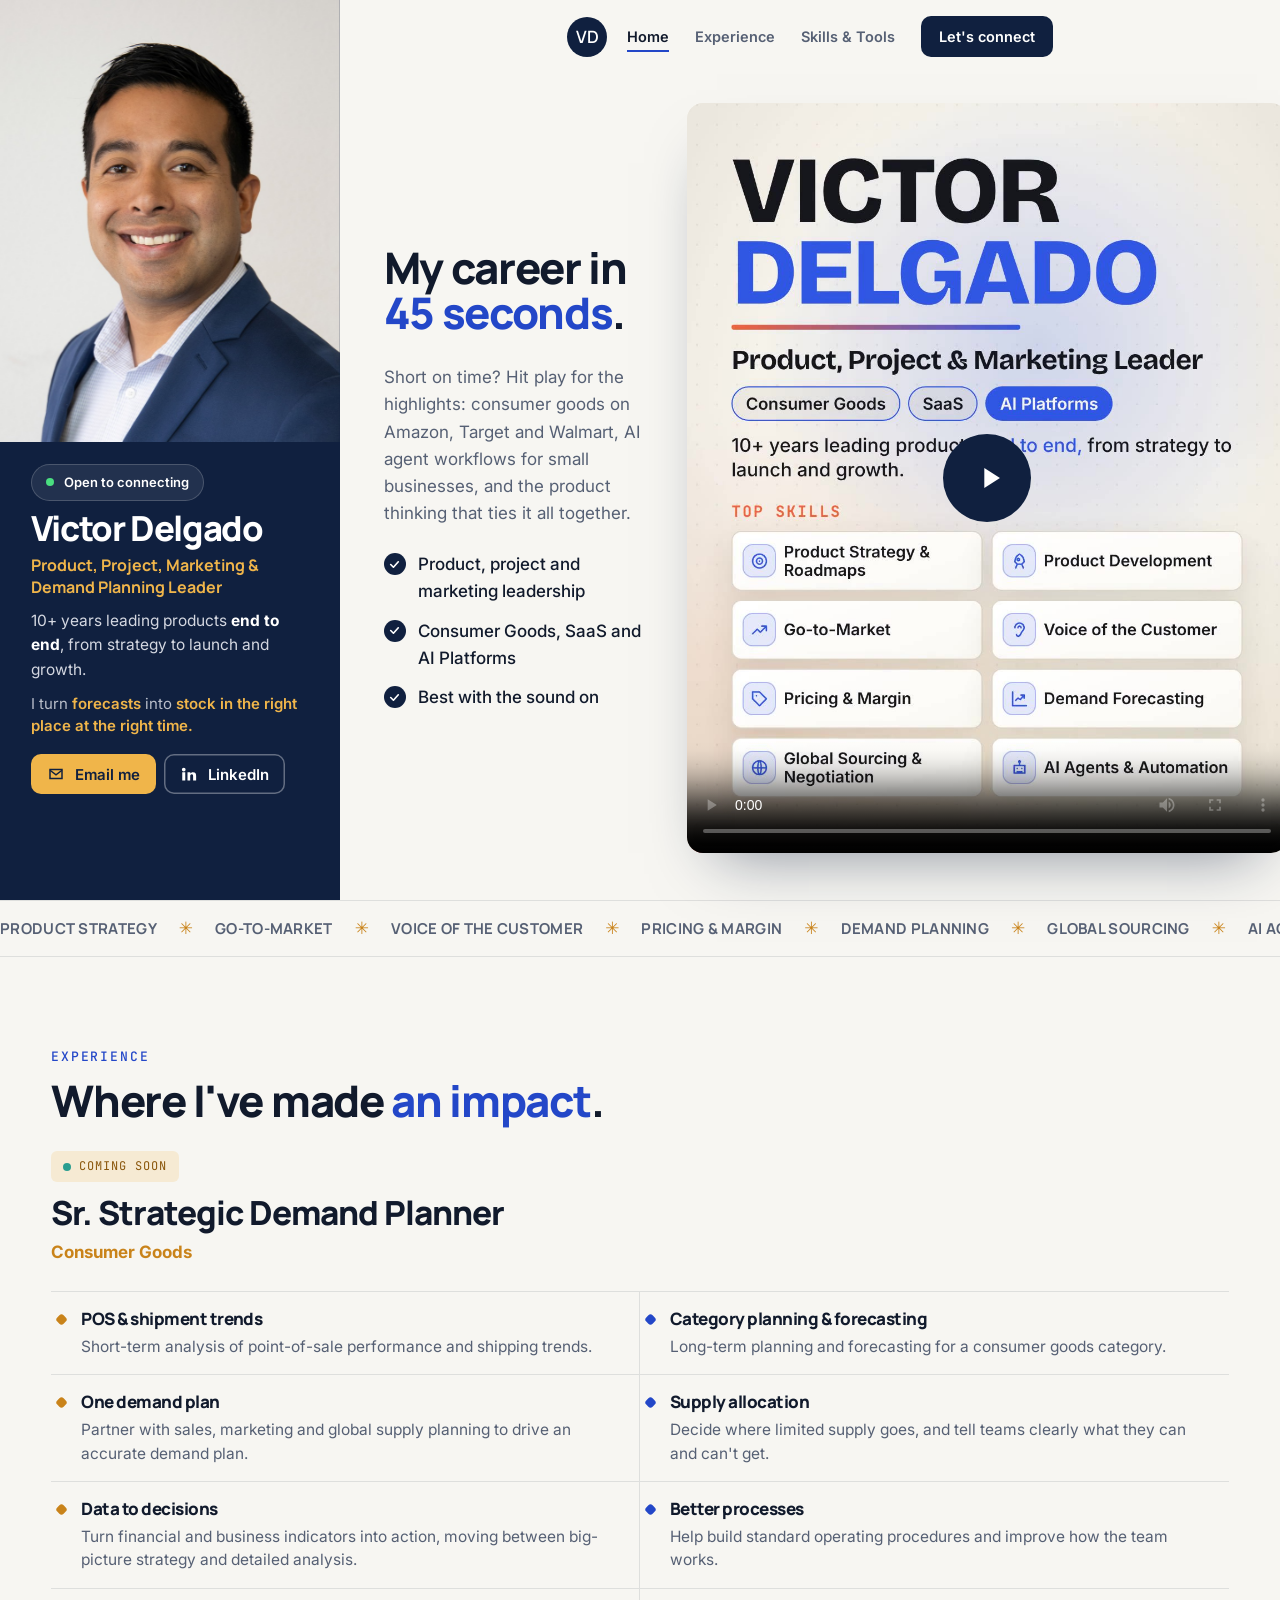
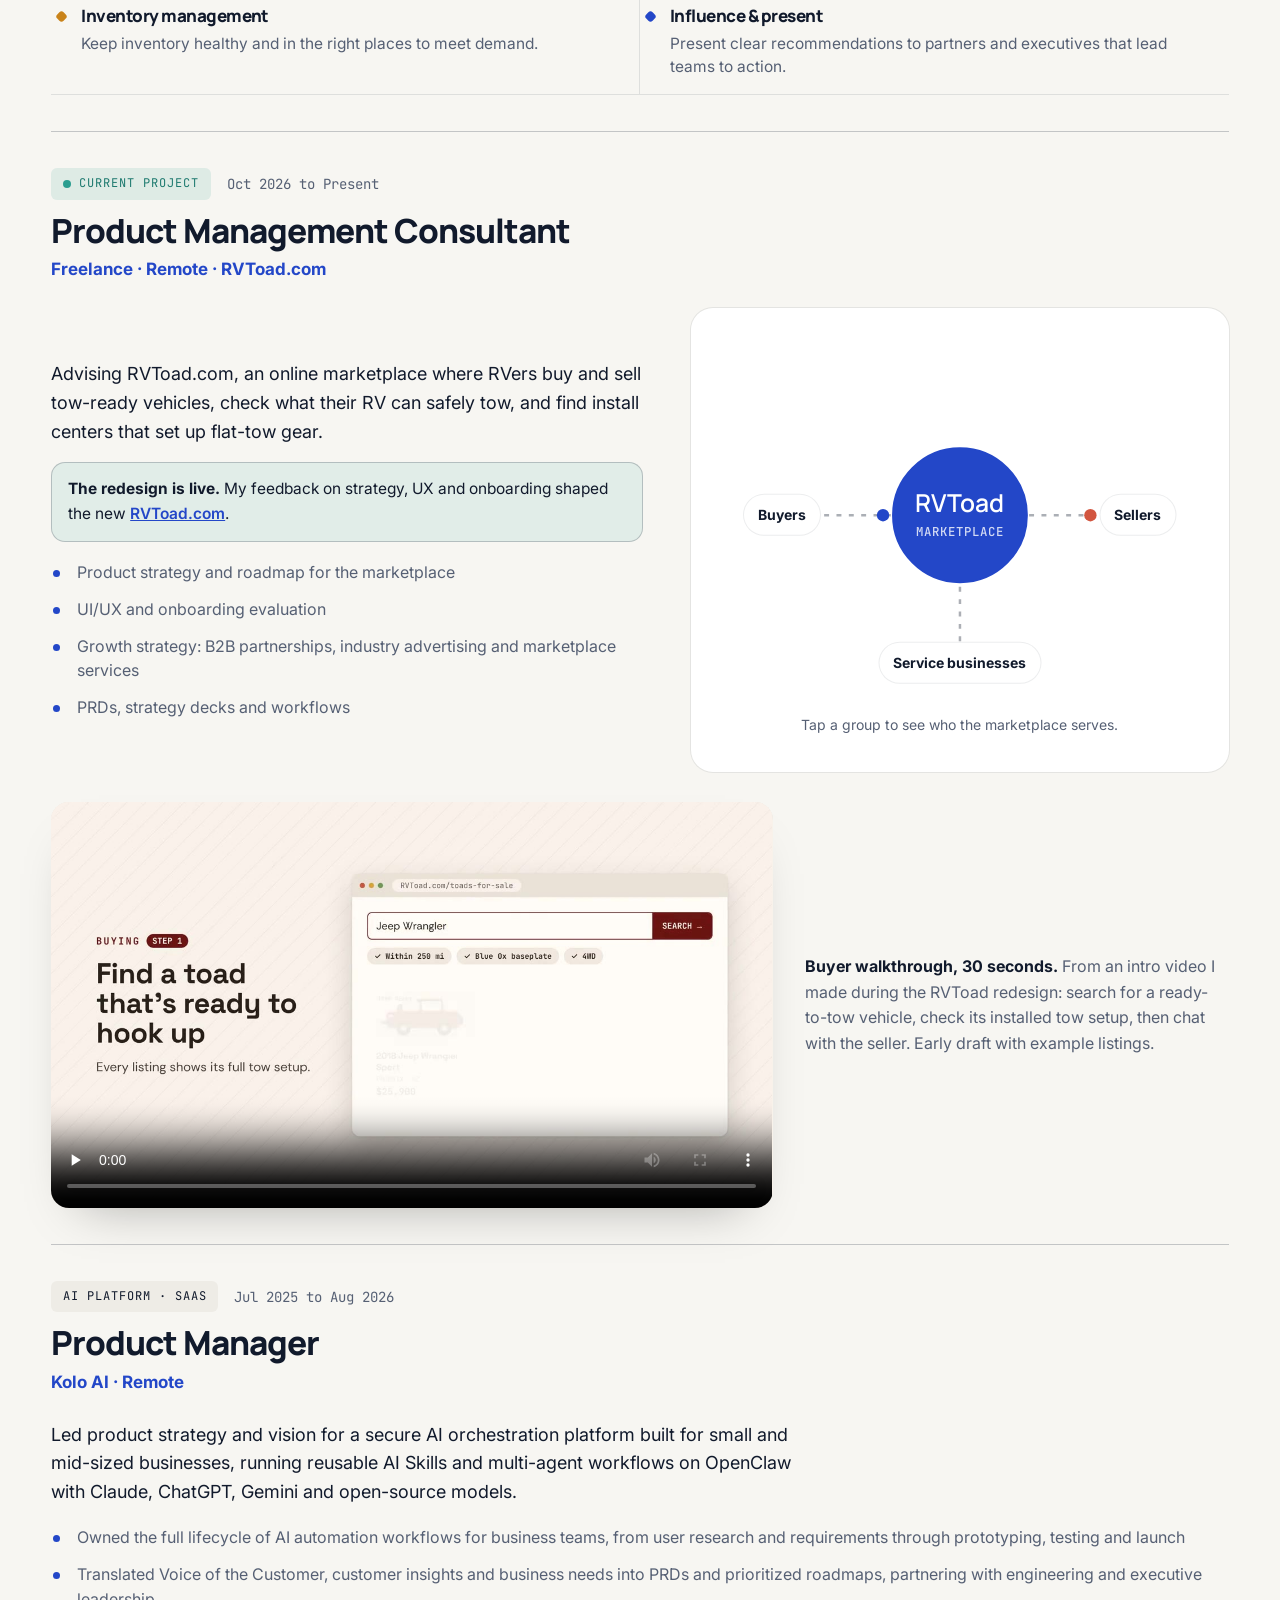
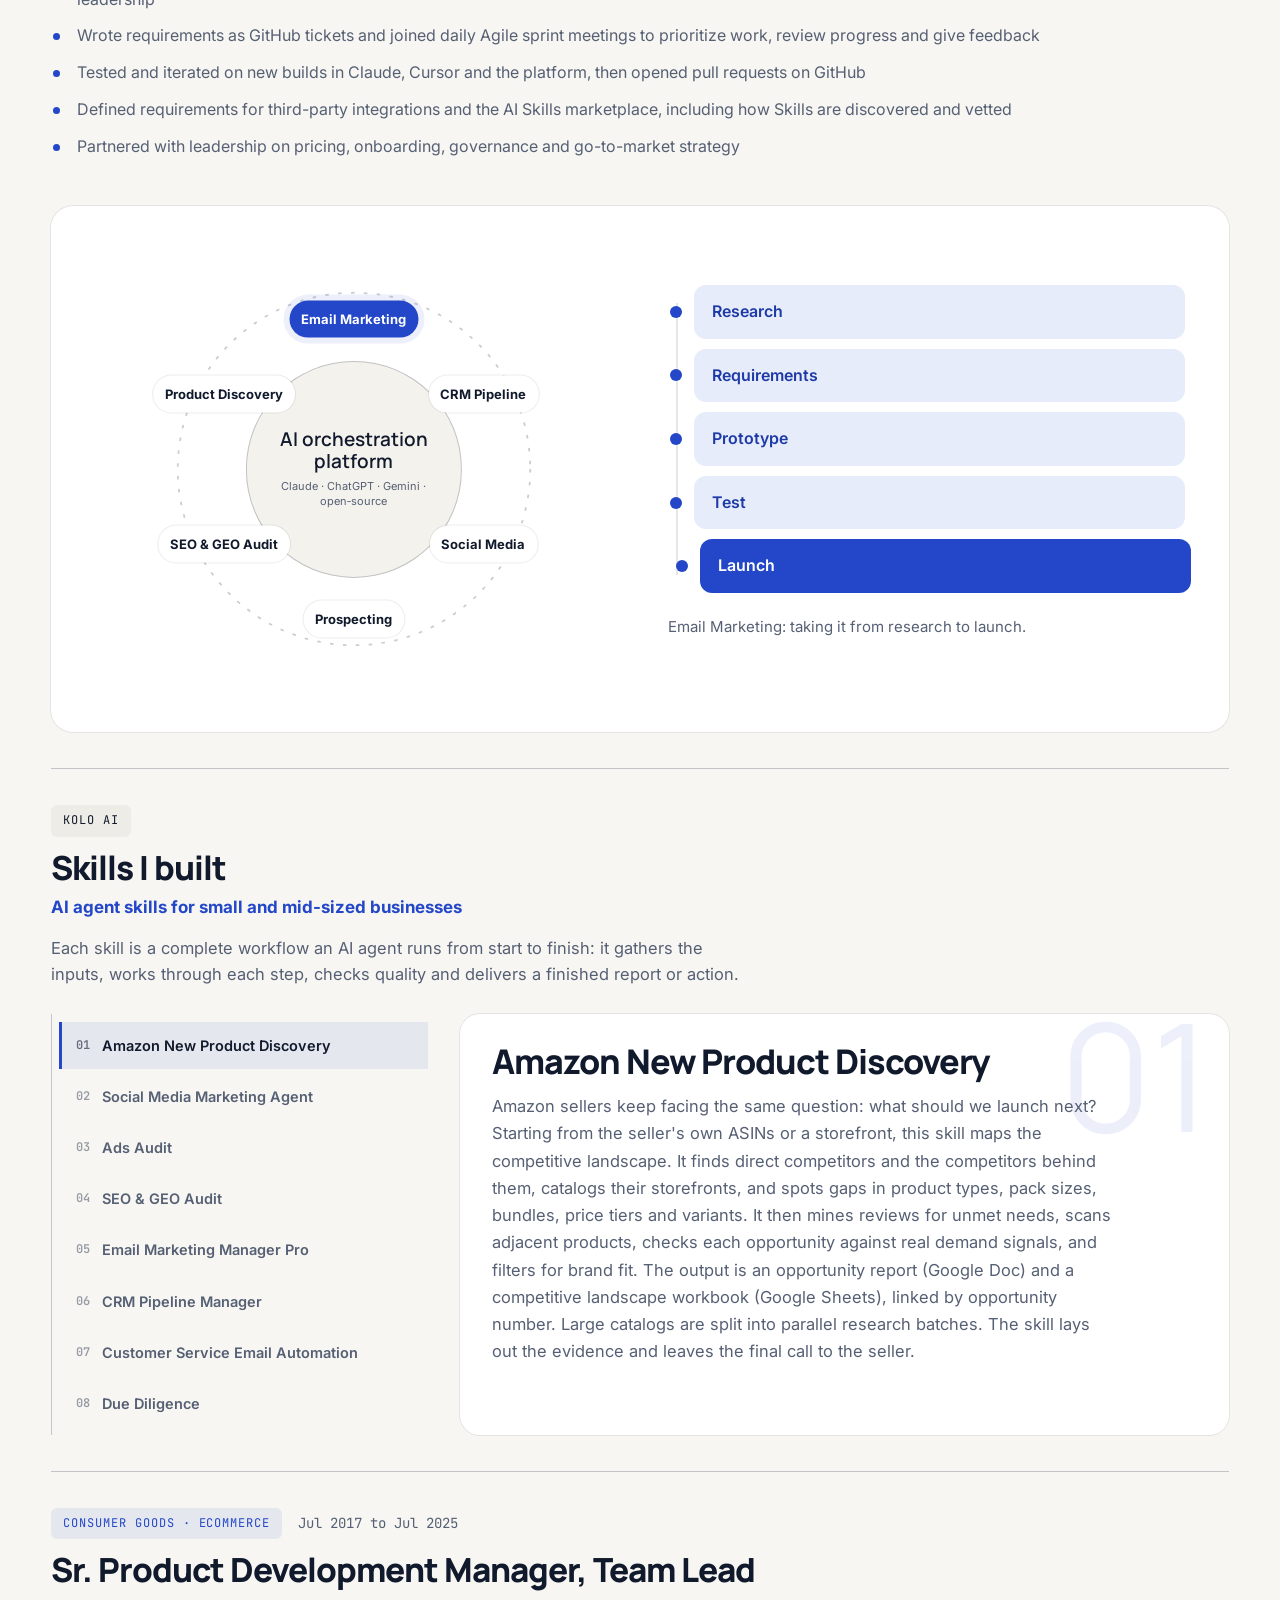
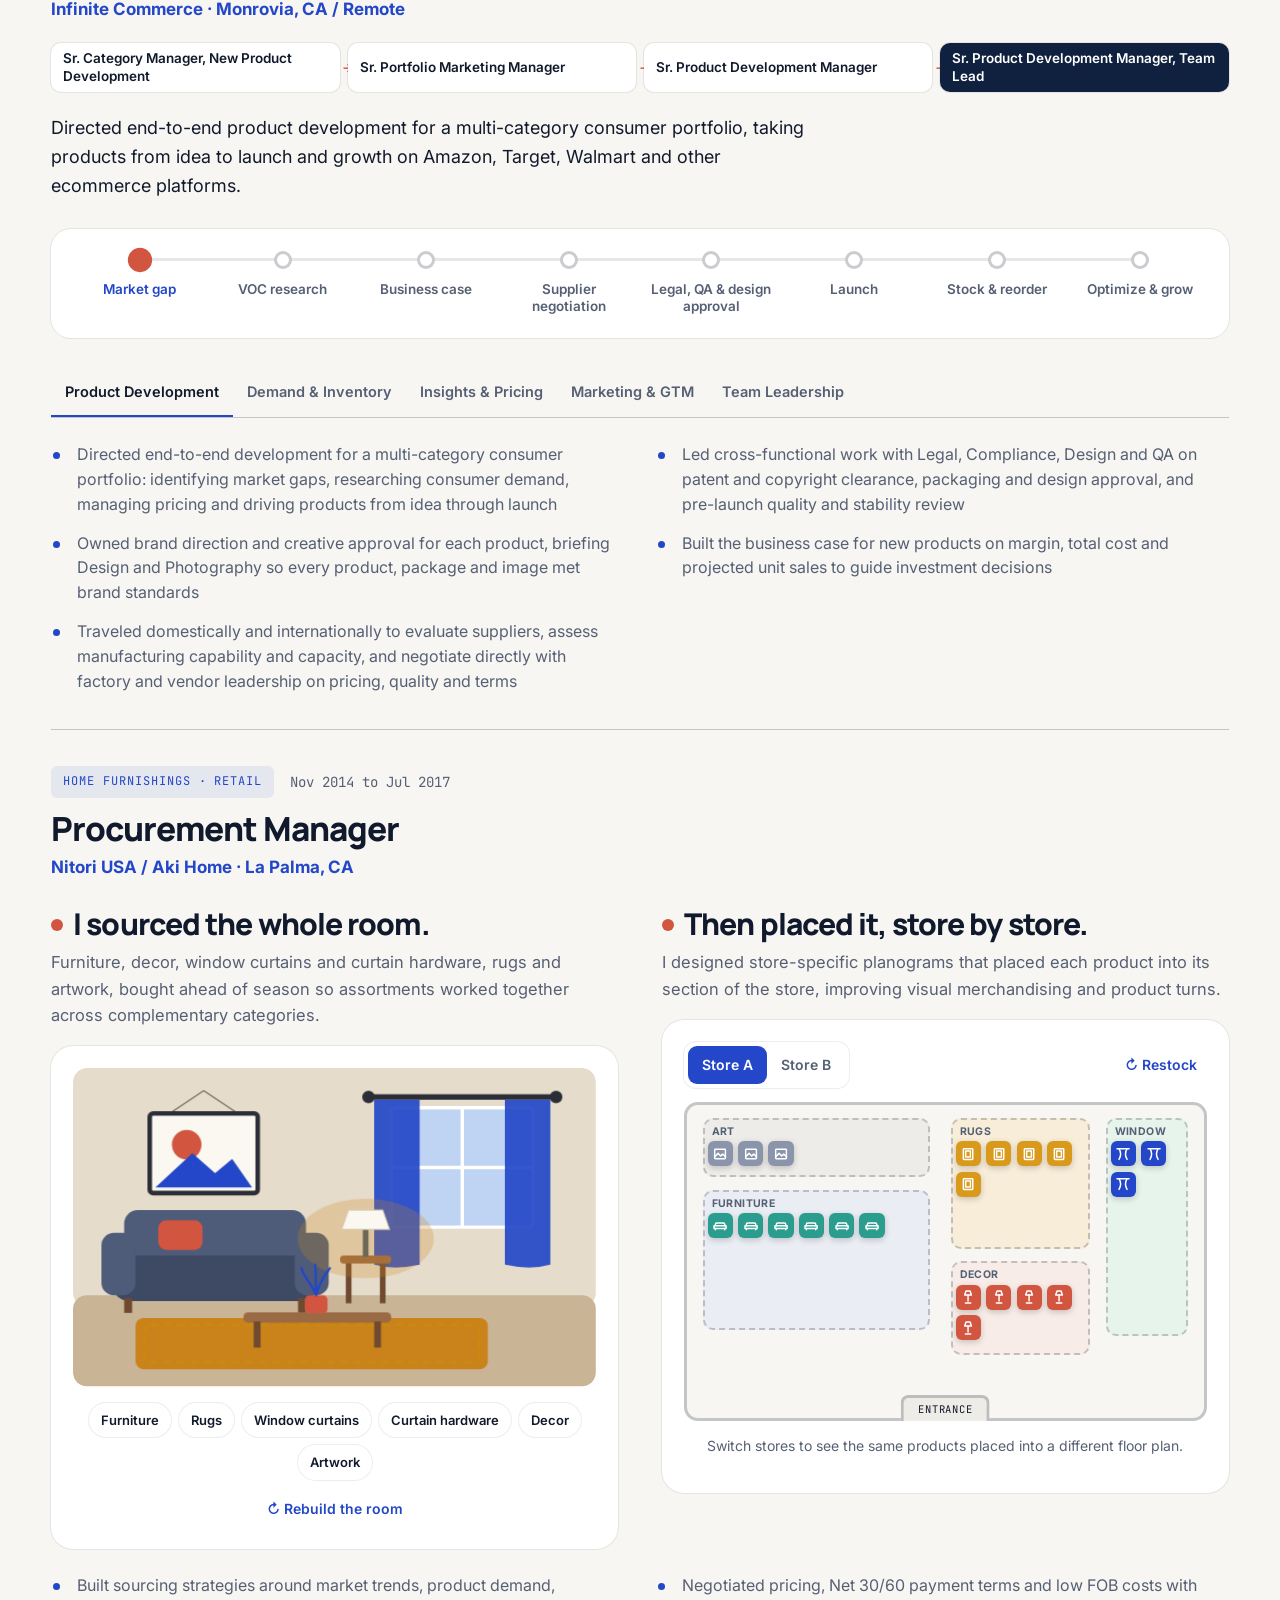
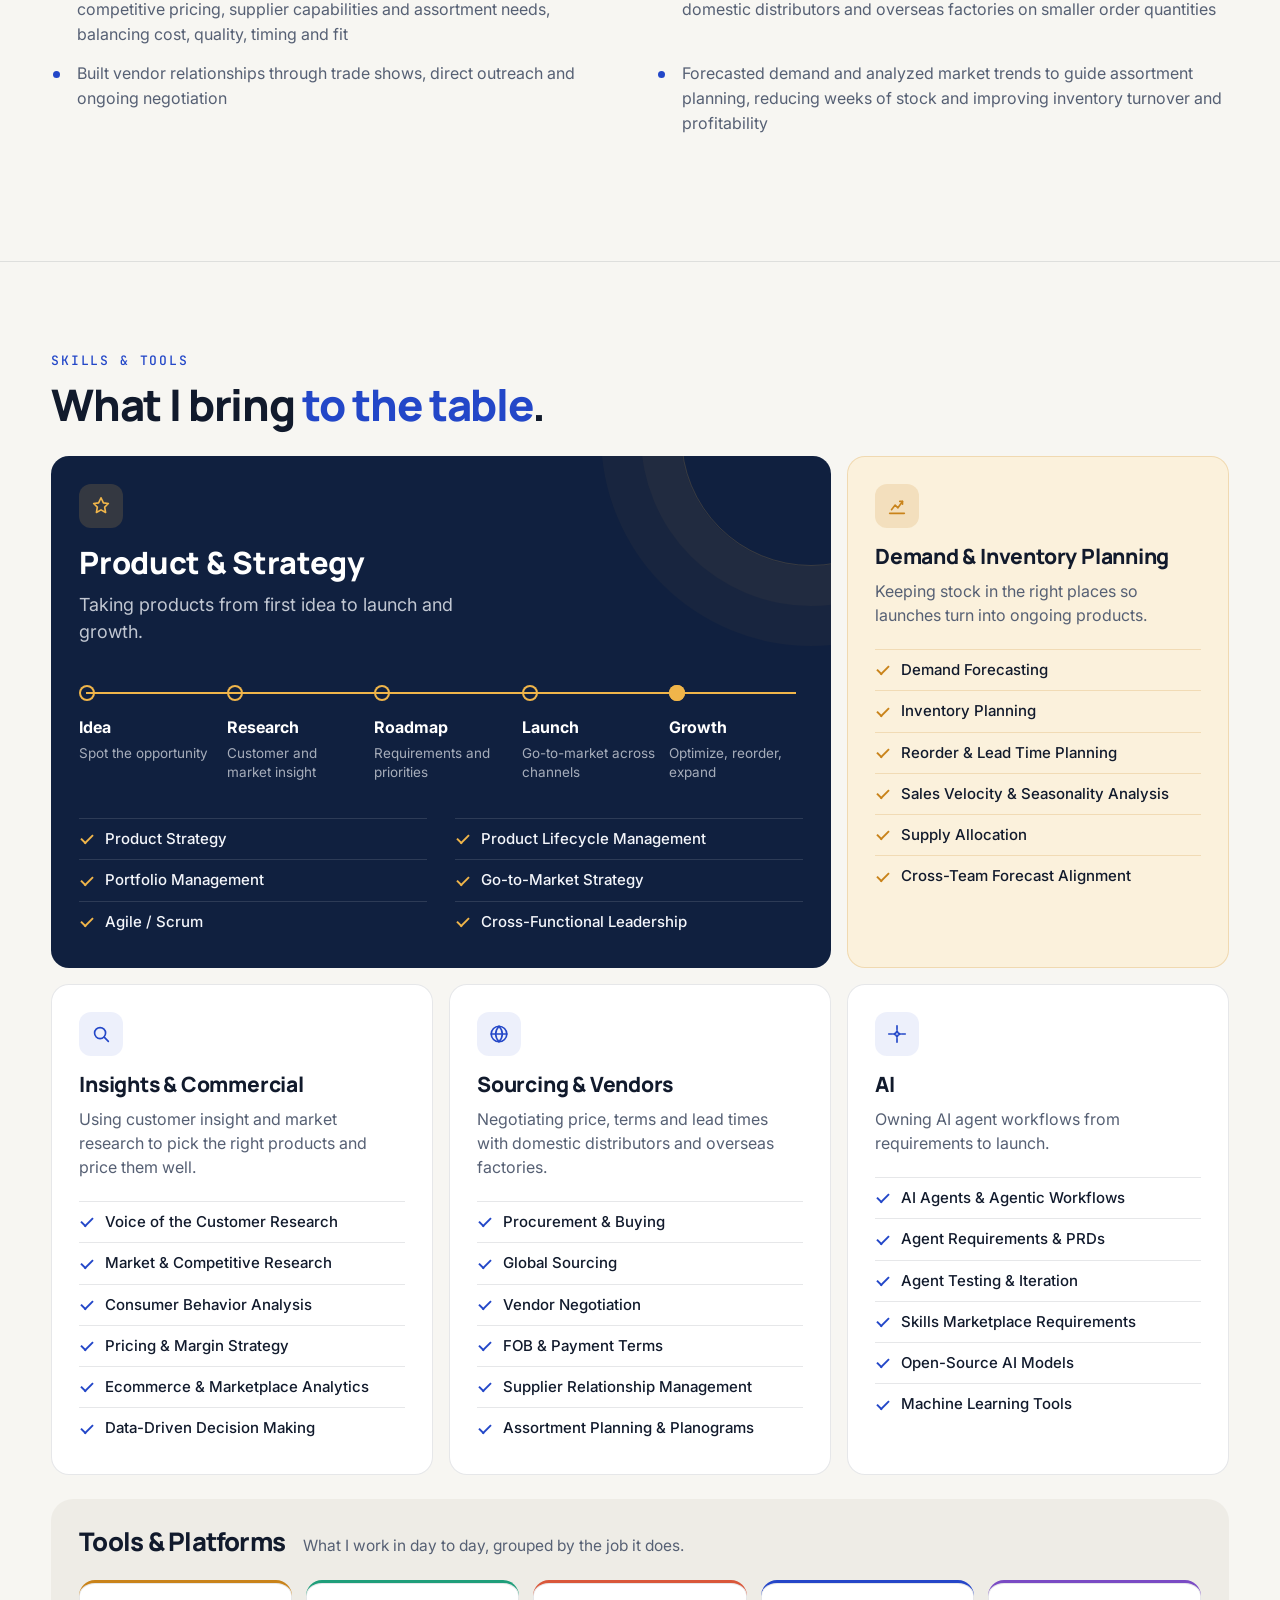
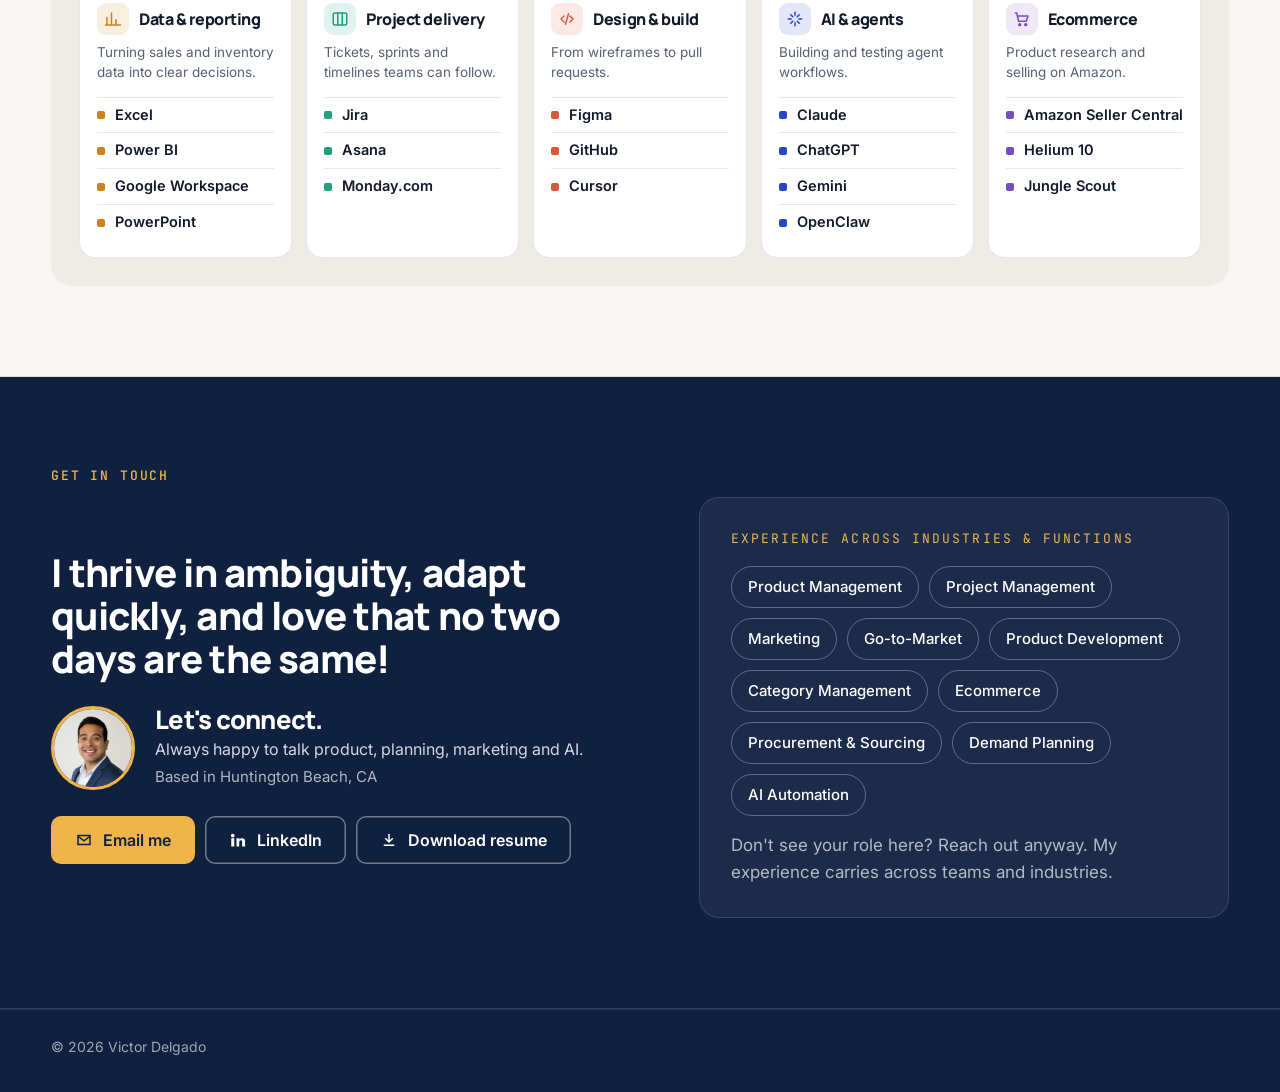
==== commit 968f8f31: "Keep the menu centered when scrolling; Let's connect headline Co-Authored-By: Claude Opus 5.5 <norep" ====
--- a/index.html
+++ b/index.html
@@ -22,8 +22,8 @@
   <link rel="preconnect" href="https://fonts.googleapis.com">
   <link rel="preconnect" href="https://fonts.gstatic.com" crossorigin>
   <link href="https://fonts.googleapis.com/css2?family=Manrope:wght@500;600;700;800&family=Inter:wght@400;500;600;700&family=JetBrains+Mono:wght@500&display=swap" rel="stylesheet">
-  <link rel="stylesheet" href="styles.css?v=20261119z">
-  <link rel="stylesheet" href="profile.css?v=20261119z">
+  <link rel="stylesheet" href="styles.css?v=20261120a">
+  <link rel="stylesheet" href="profile.css?v=20261120a">
 </head>
 <body class="o1">
   <div class="progress" aria-hidden="true"></div>
@@ -476,13 +476,14 @@
         </div></div>
     </section>
     <section id="contact" class="section blk finale">
-      <div class="blk__label">Let's connect</div>
+      <div class="blk__label">Get in touch</div>
       <div class="blk__body fin">
         <div class="fin__a">
         <p class="fin__quote">I thrive in ambiguity, adapt quickly, and love that no two days are the same!</p>
         <div class="fin__card">
           <img class="fin__photo" src="assets/headshot.jpg" alt="" width="1000" height="1000" loading="lazy">
-          <div><h2 class="fin__title">Let's connect and find where I fit.</h2>
+          <div><h2 class="fin__title">Let's connect.</h2>
+          <p class="fin__sub">Always happy to talk product, planning, marketing and AI.</p>
           <p class="fin__loc">Based in Huntington Beach, CA</p></div>
         </div>
         <div class="cta-row">
@@ -512,6 +513,6 @@
     <footer class="footer"><p>© <span id="year">2026</span> Victor Delgado</p></footer>
   </main>
   <a href="#home" class="totop" aria-label="Back to top"><svg viewBox="0 0 24 24" aria-hidden="true"><path d="M12 19V5M5 12l7-7 7 7" fill="none" stroke="currentColor" stroke-width="2.4" stroke-linecap="round" stroke-linejoin="round"/></svg></a>
-  <script src="main.js?v=20261119z"></script>
-  <script src="profile.js?v=20261119z"></script>
+  <script src="main.js?v=20261120a"></script>
+  <script src="profile.js?v=20261120a"></script>
 </body></html>
--- a/profile.css
+++ b/profile.css
@@ -510,3 +510,9 @@
 @media (min-width: 1100px) { .viz--agents { padding: 28px 44px; } }
 .stack__group h4 { white-space: nowrap; }
 .cap--lead::after { top: -150px; right: -110px; }
+/* Menu stays centered: over the video column on the first screen, over the page after */
+@media (min-width: 861px) {
+  .nav { justify-content: center; }
+  .nav.is-past .nav__links { width: auto; max-width: none; margin-inline: 0; }
+}
+.fin__sub { margin: 4px 0 0; color: rgba(244, 246, 251, 0.86); font-size: 16px; line-height: 1.45; }
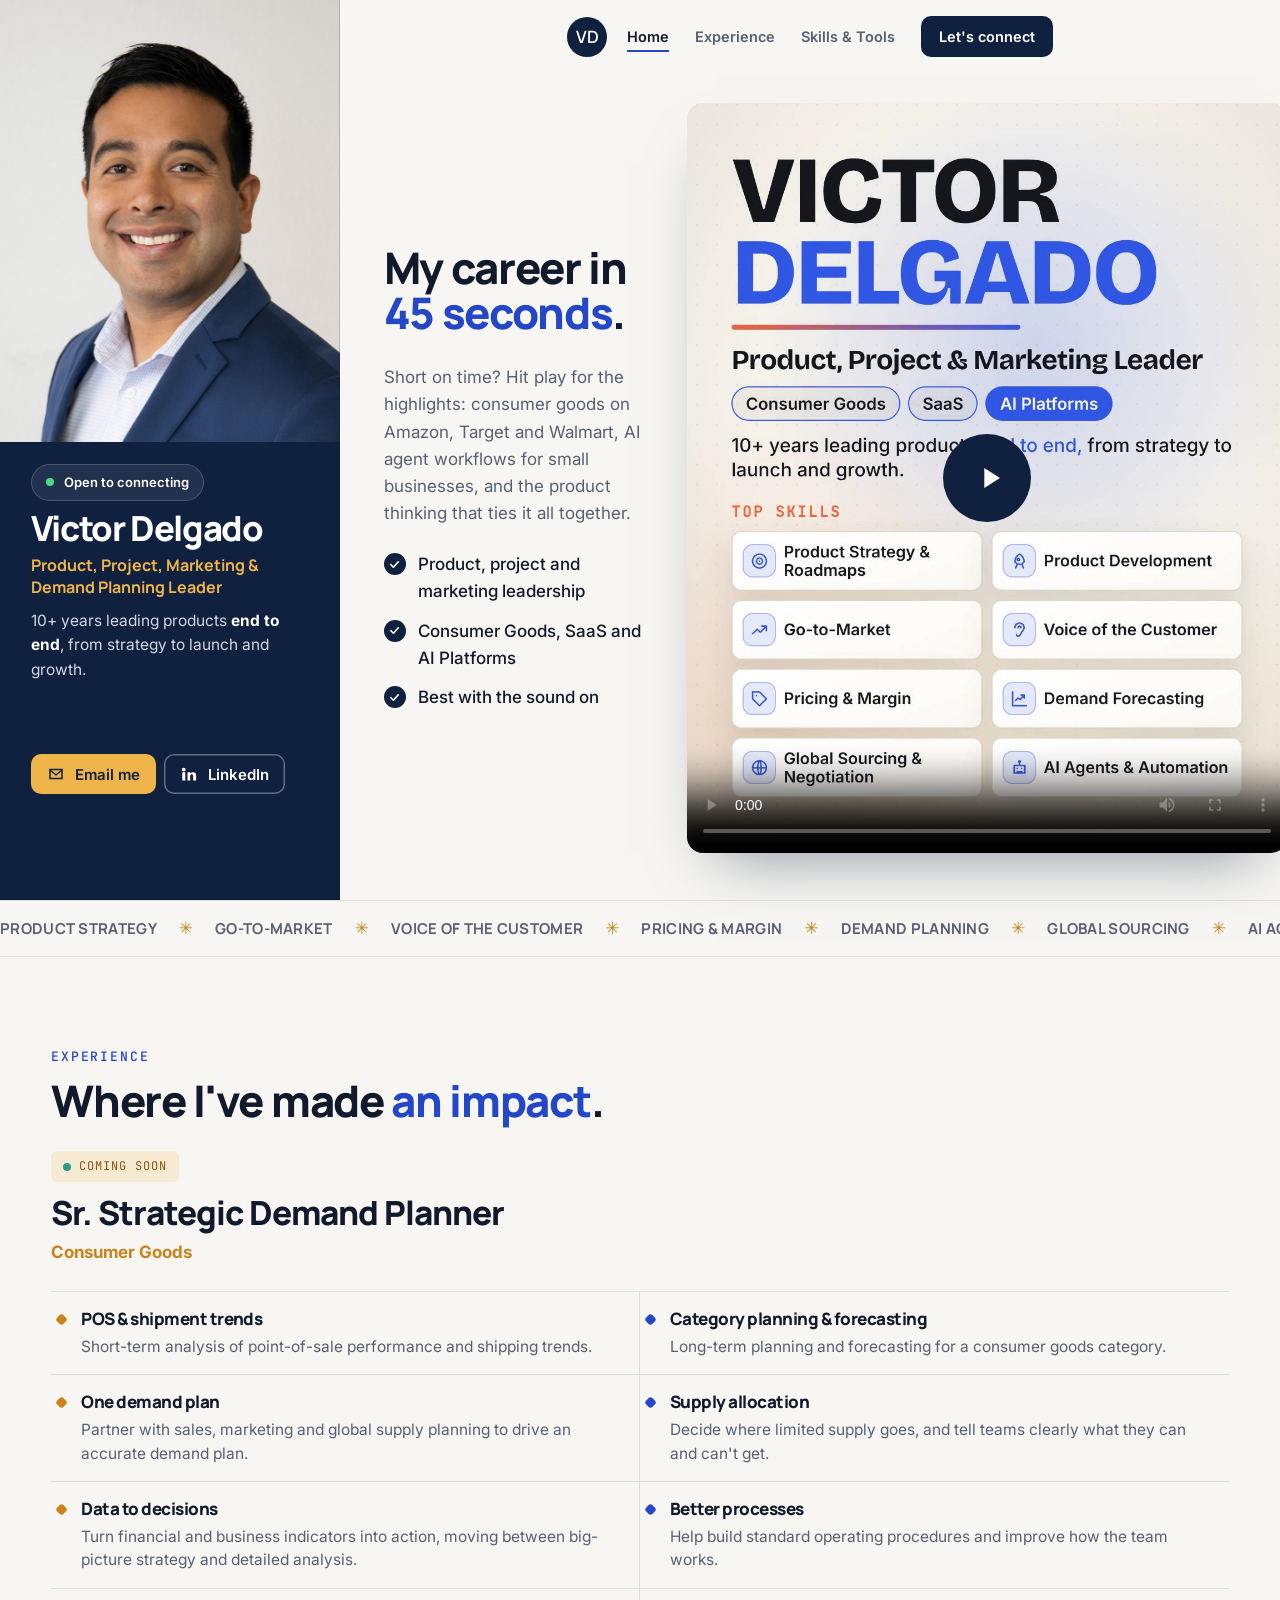
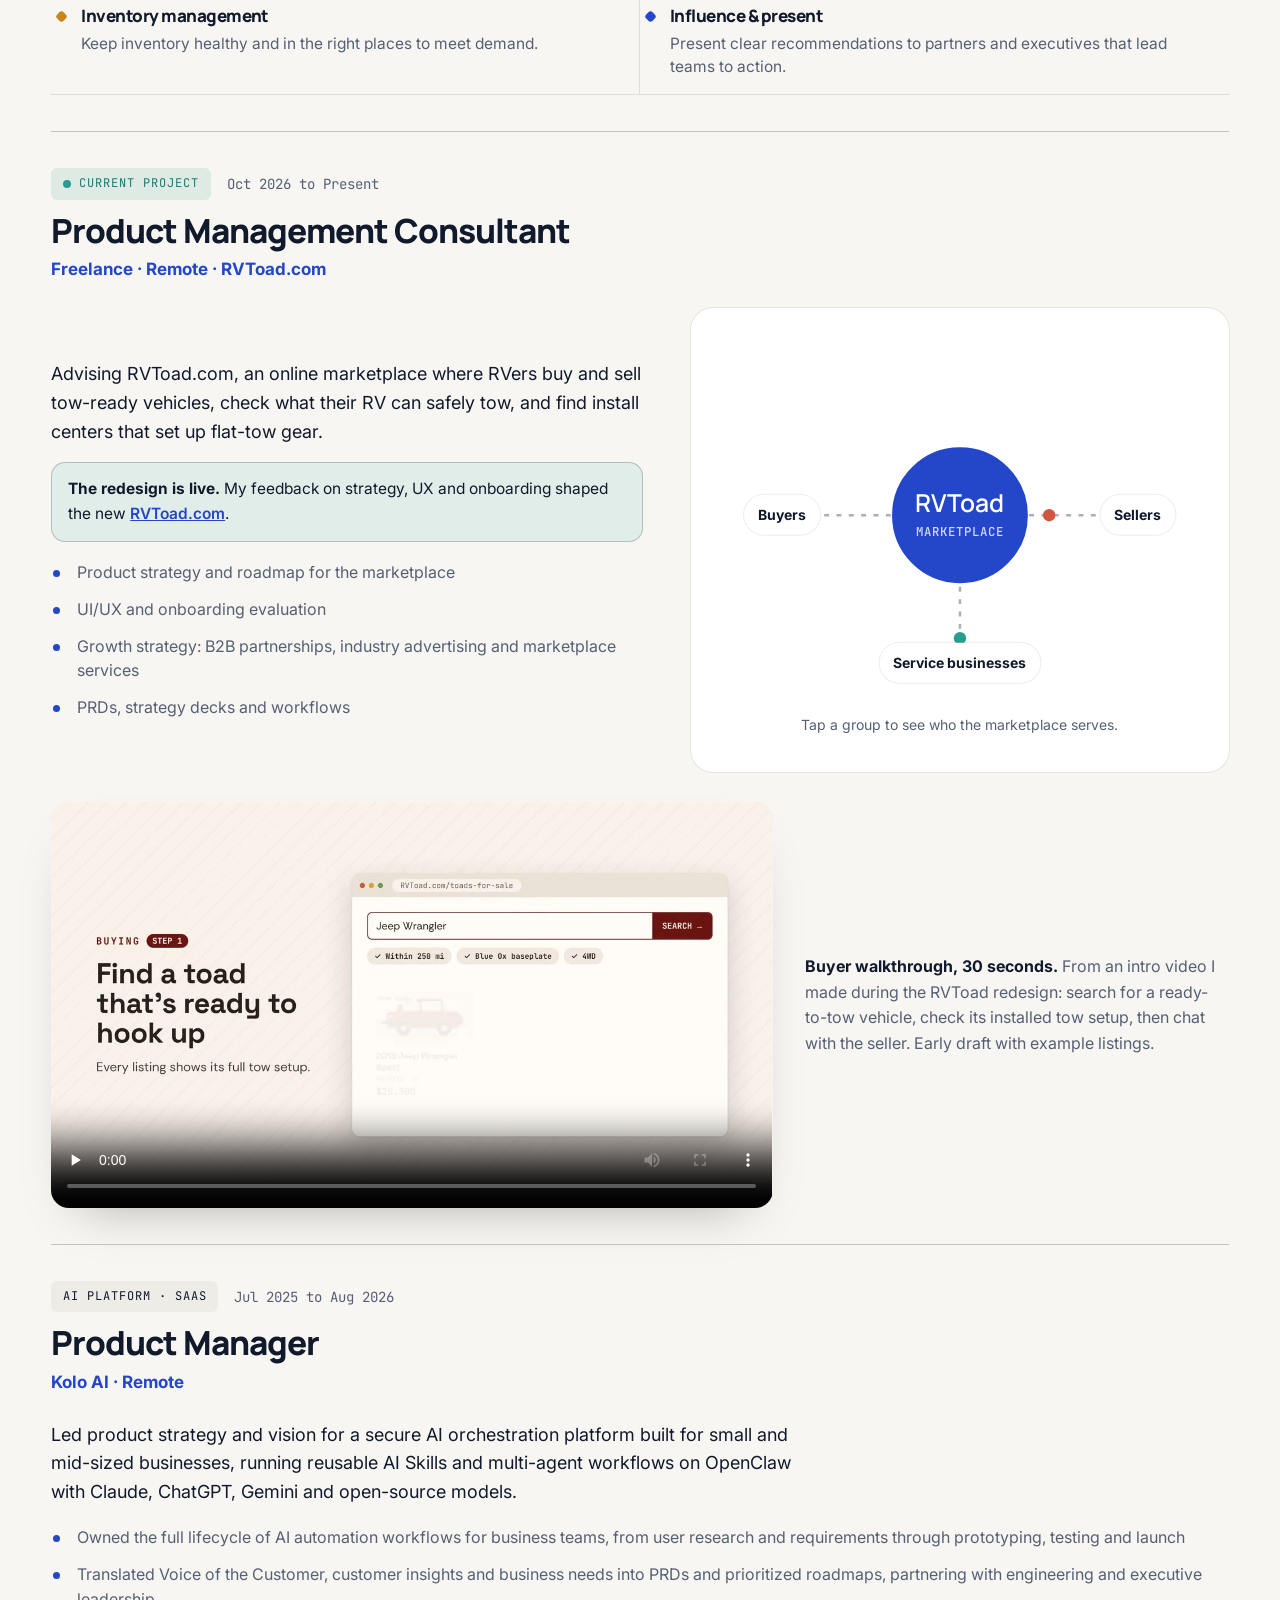
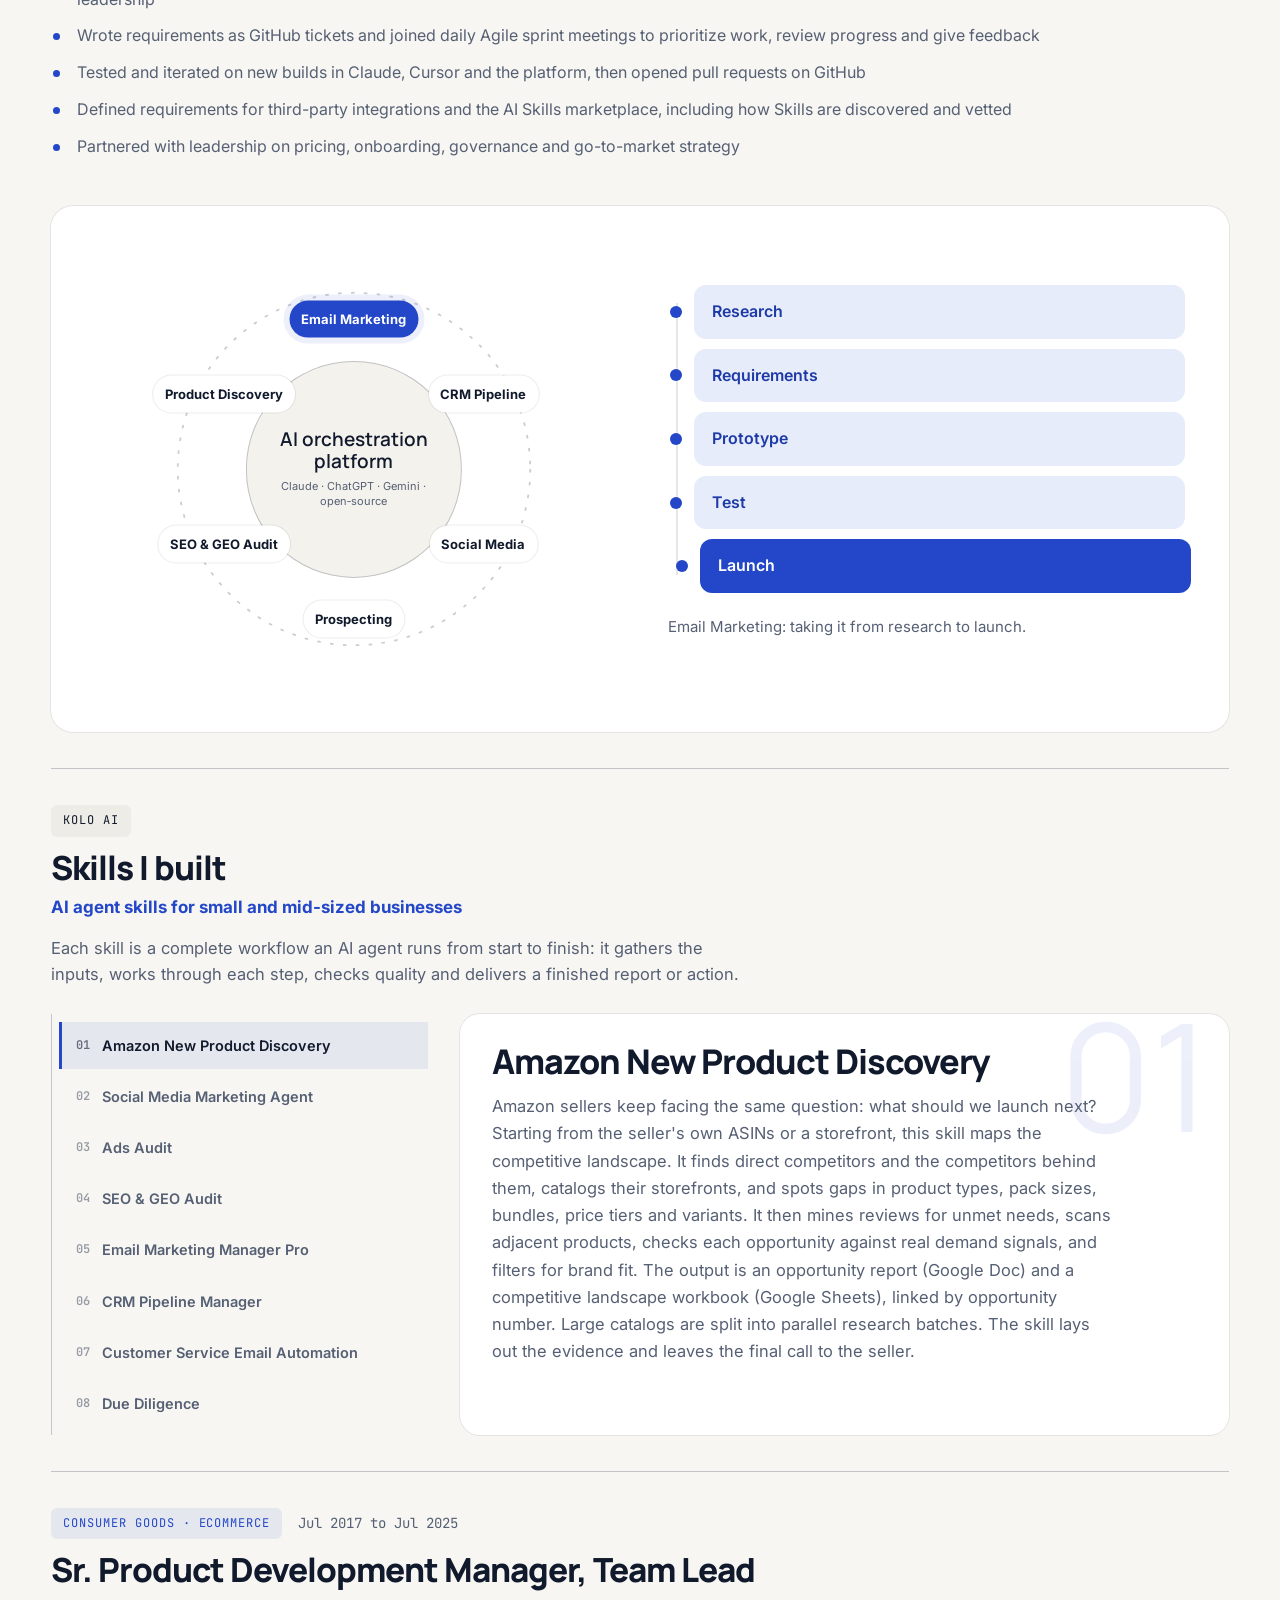
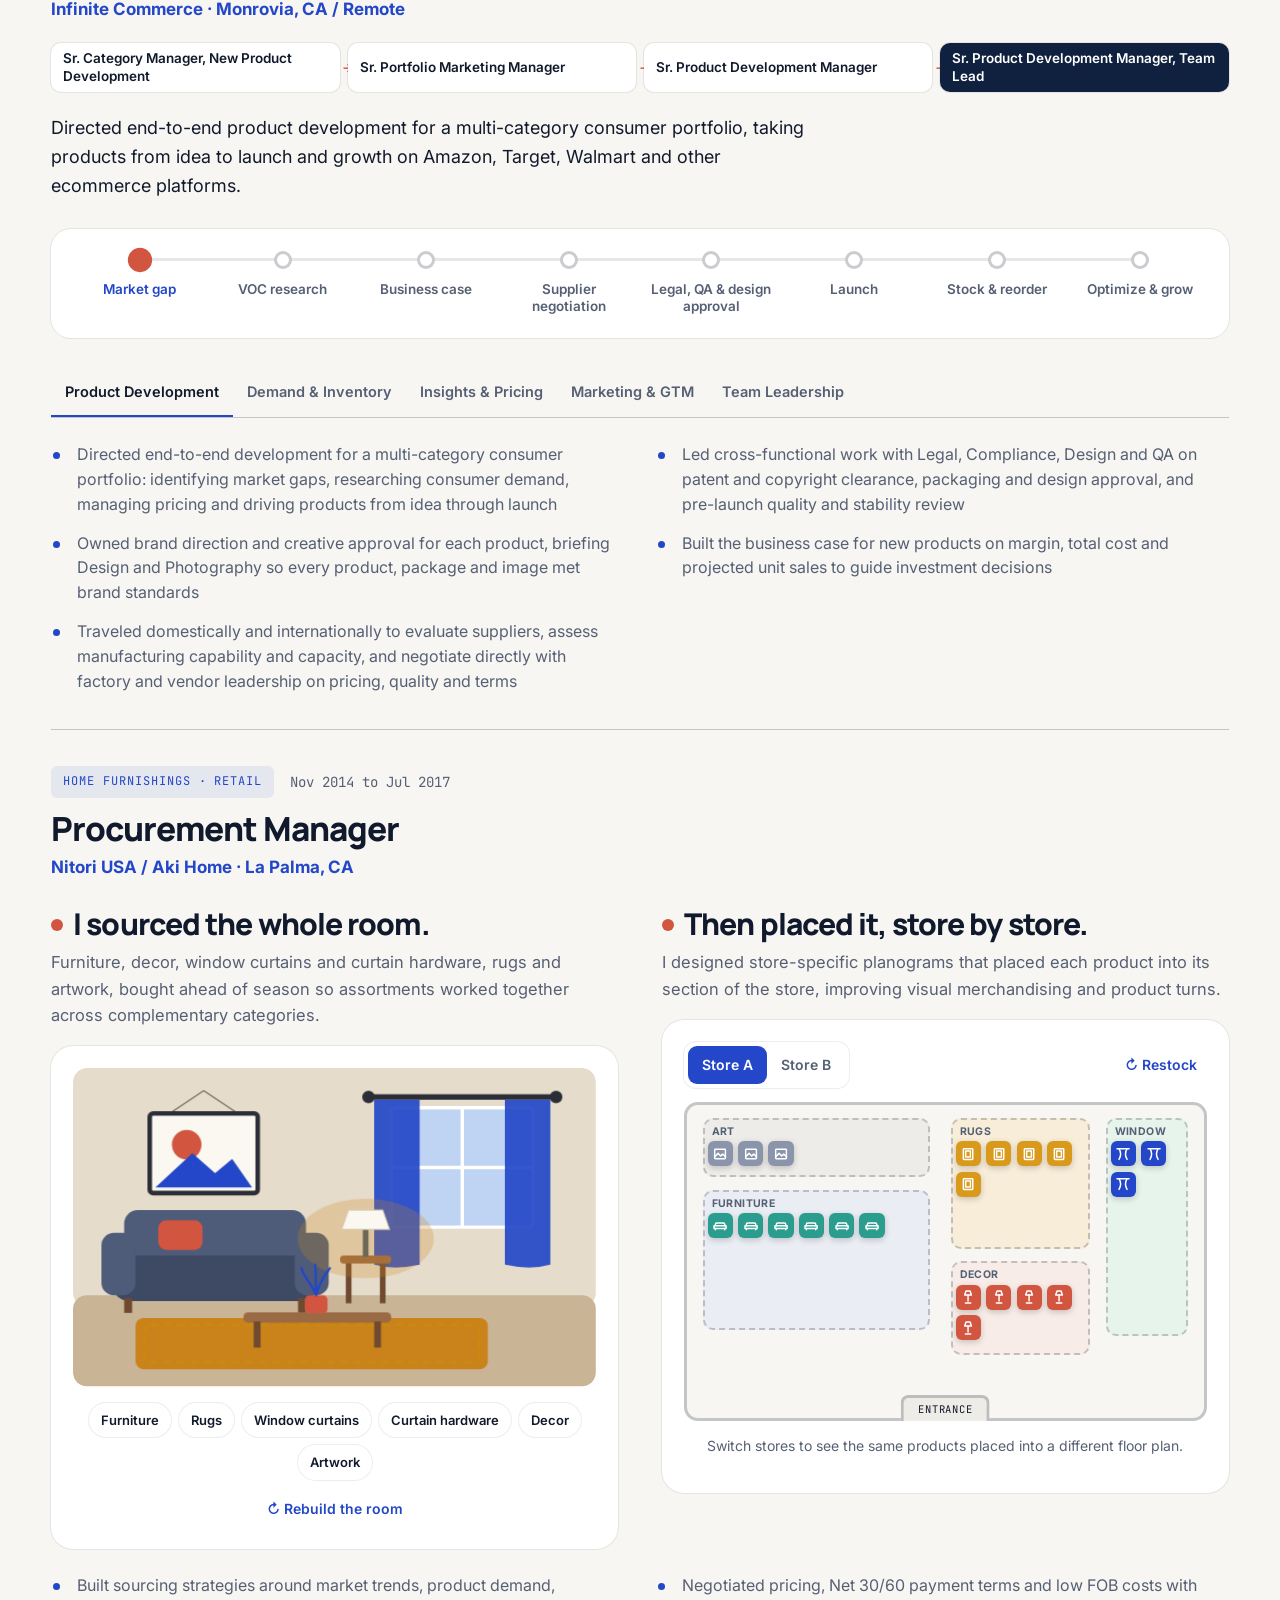
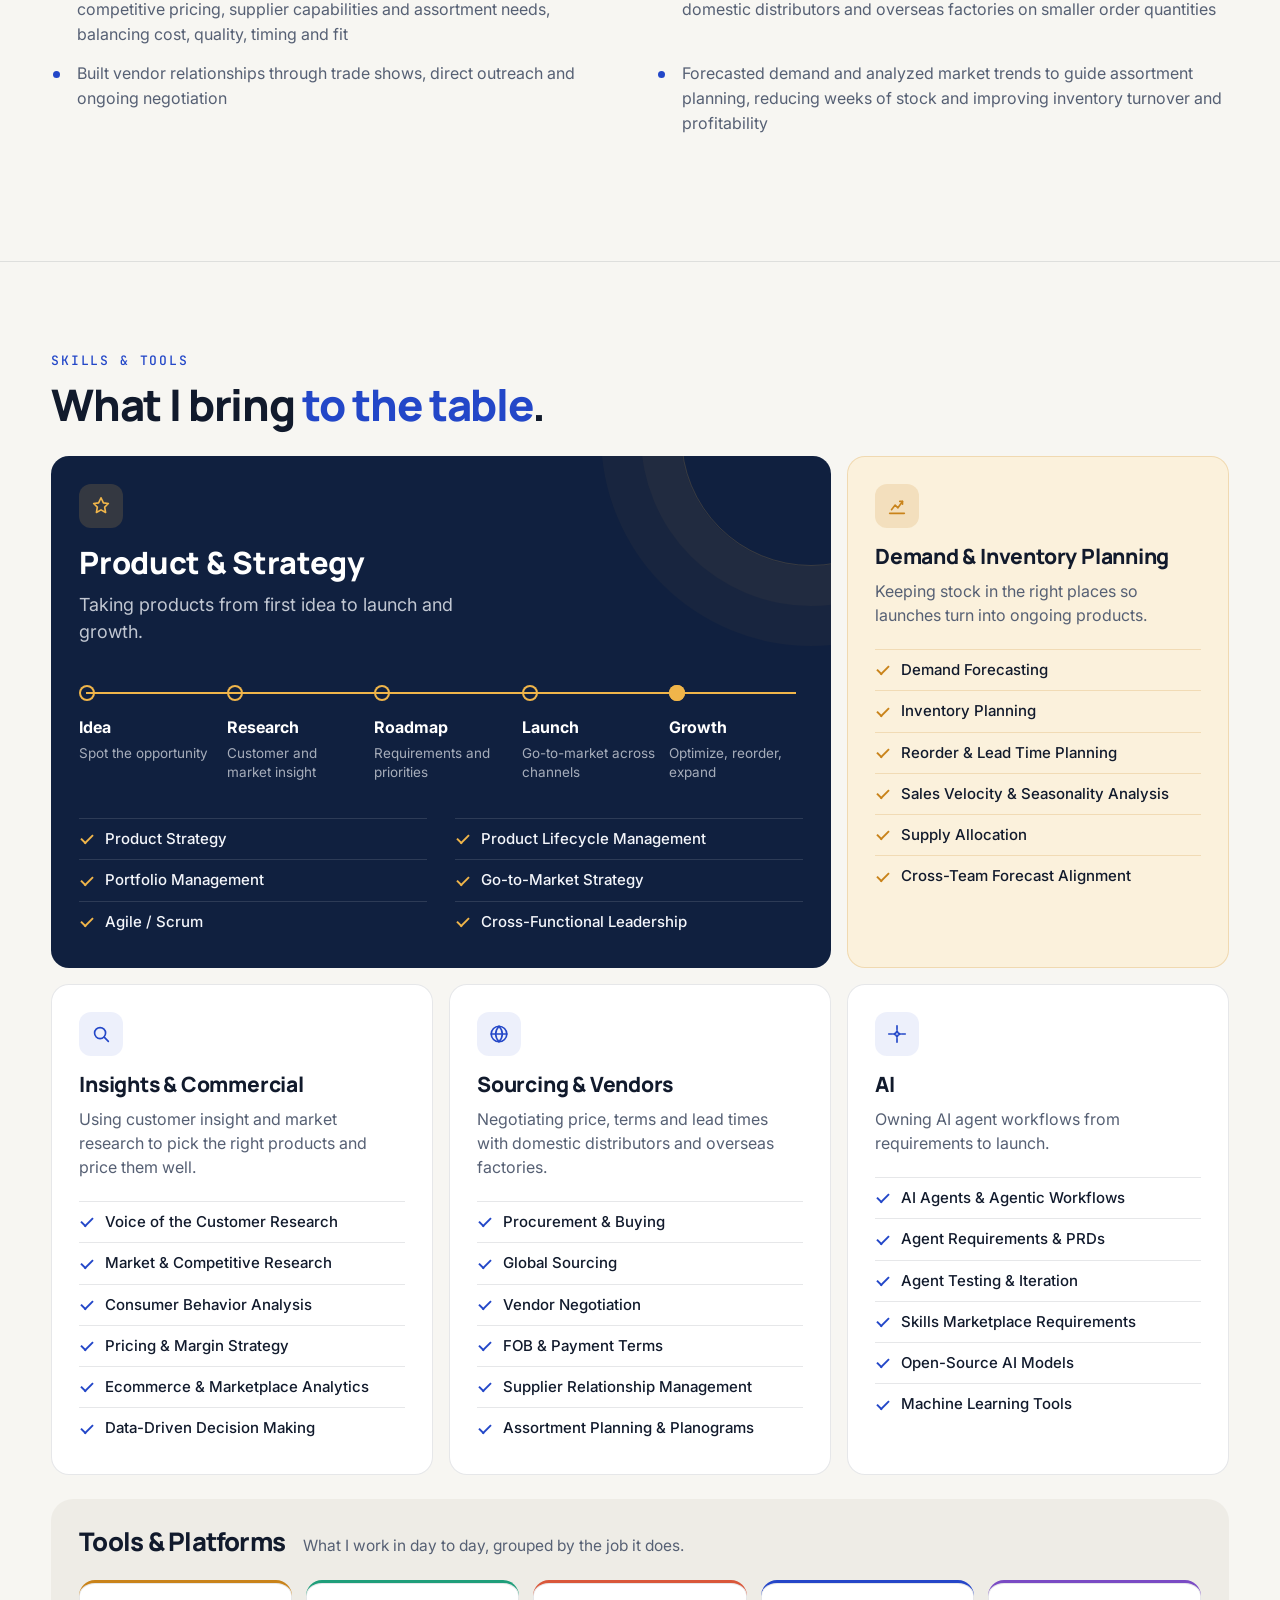
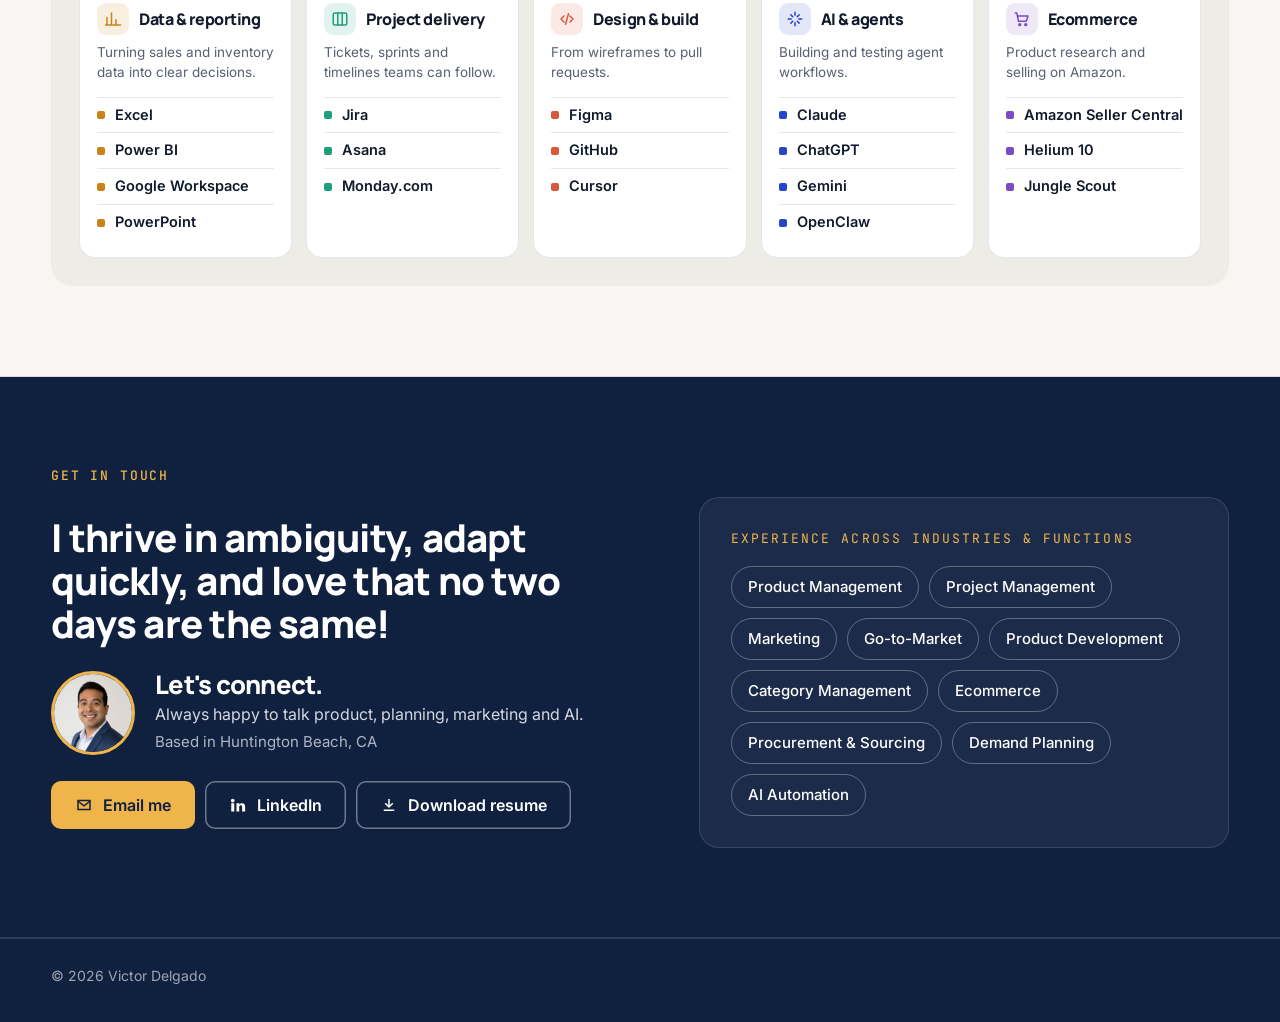
==== commit 4e23be05: "Remove the job-hunt line from Let's connect Co-Authored-By: Claude Opus 5.5 <noreply@anthropic.com> " ====
--- a/index.html
+++ b/index.html
@@ -22,8 +22,8 @@
   <link rel="preconnect" href="https://fonts.googleapis.com">
   <link rel="preconnect" href="https://fonts.gstatic.com" crossorigin>
   <link href="https://fonts.googleapis.com/css2?family=Manrope:wght@500;600;700;800&family=Inter:wght@400;500;600;700&family=JetBrains+Mono:wght@500&display=swap" rel="stylesheet">
-  <link rel="stylesheet" href="styles.css?v=20261120a">
-  <link rel="stylesheet" href="profile.css?v=20261120a">
+  <link rel="stylesheet" href="styles.css?v=20261120b">
+  <link rel="stylesheet" href="profile.css?v=20261120b">
 </head>
 <body class="o1">
   <div class="progress" aria-hidden="true"></div>
@@ -506,13 +506,12 @@
 <li class="pill">Demand Planning</li>
 <li class="pill">AI Automation</li>
 </ul>
-        <p class="fin__more">Don't see your role here? Reach out anyway. My experience carries across teams and industries.</p>
         </div>
       </div>
     </section>
     <footer class="footer"><p>© <span id="year">2026</span> Victor Delgado</p></footer>
   </main>
   <a href="#home" class="totop" aria-label="Back to top"><svg viewBox="0 0 24 24" aria-hidden="true"><path d="M12 19V5M5 12l7-7 7 7" fill="none" stroke="currentColor" stroke-width="2.4" stroke-linecap="round" stroke-linejoin="round"/></svg></a>
-  <script src="main.js?v=20261120a"></script>
-  <script src="profile.js?v=20261120a"></script>
+  <script src="main.js?v=20261120b"></script>
+  <script src="profile.js?v=20261120b"></script>
 </body></html>
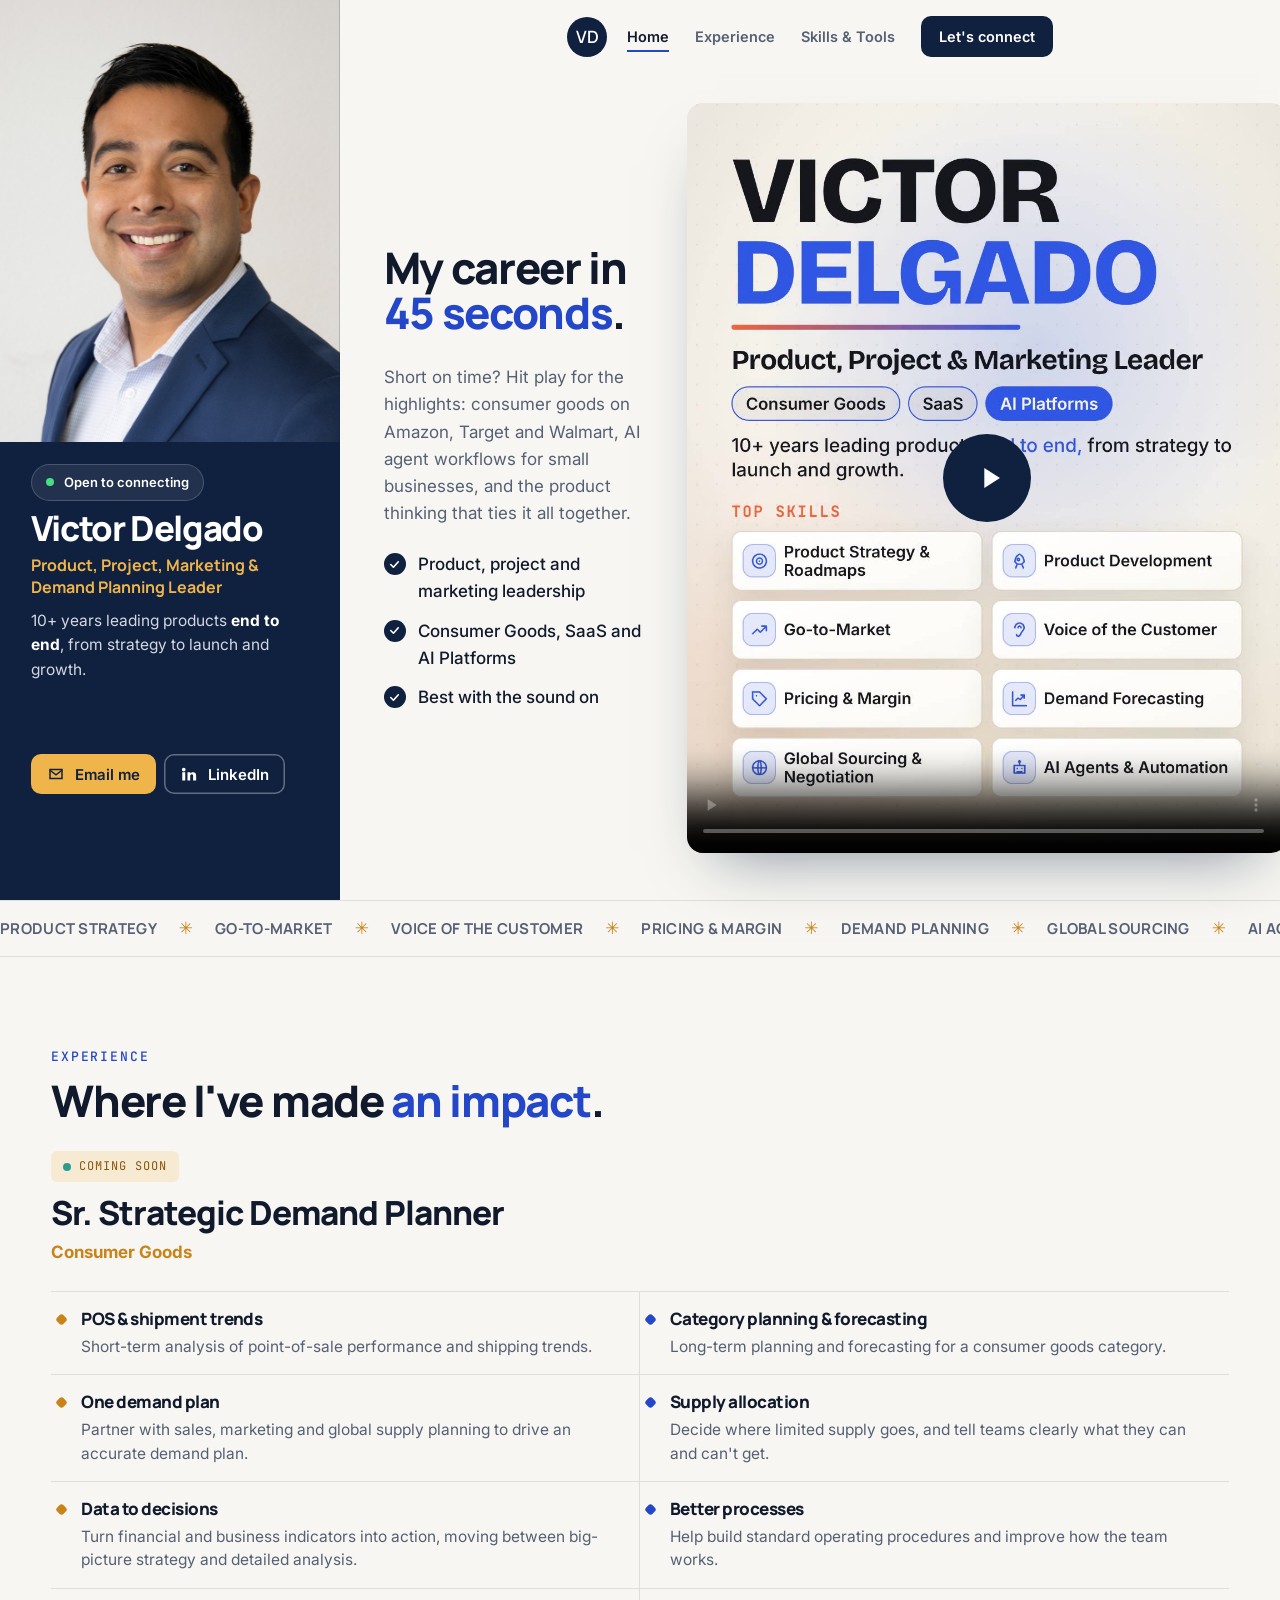
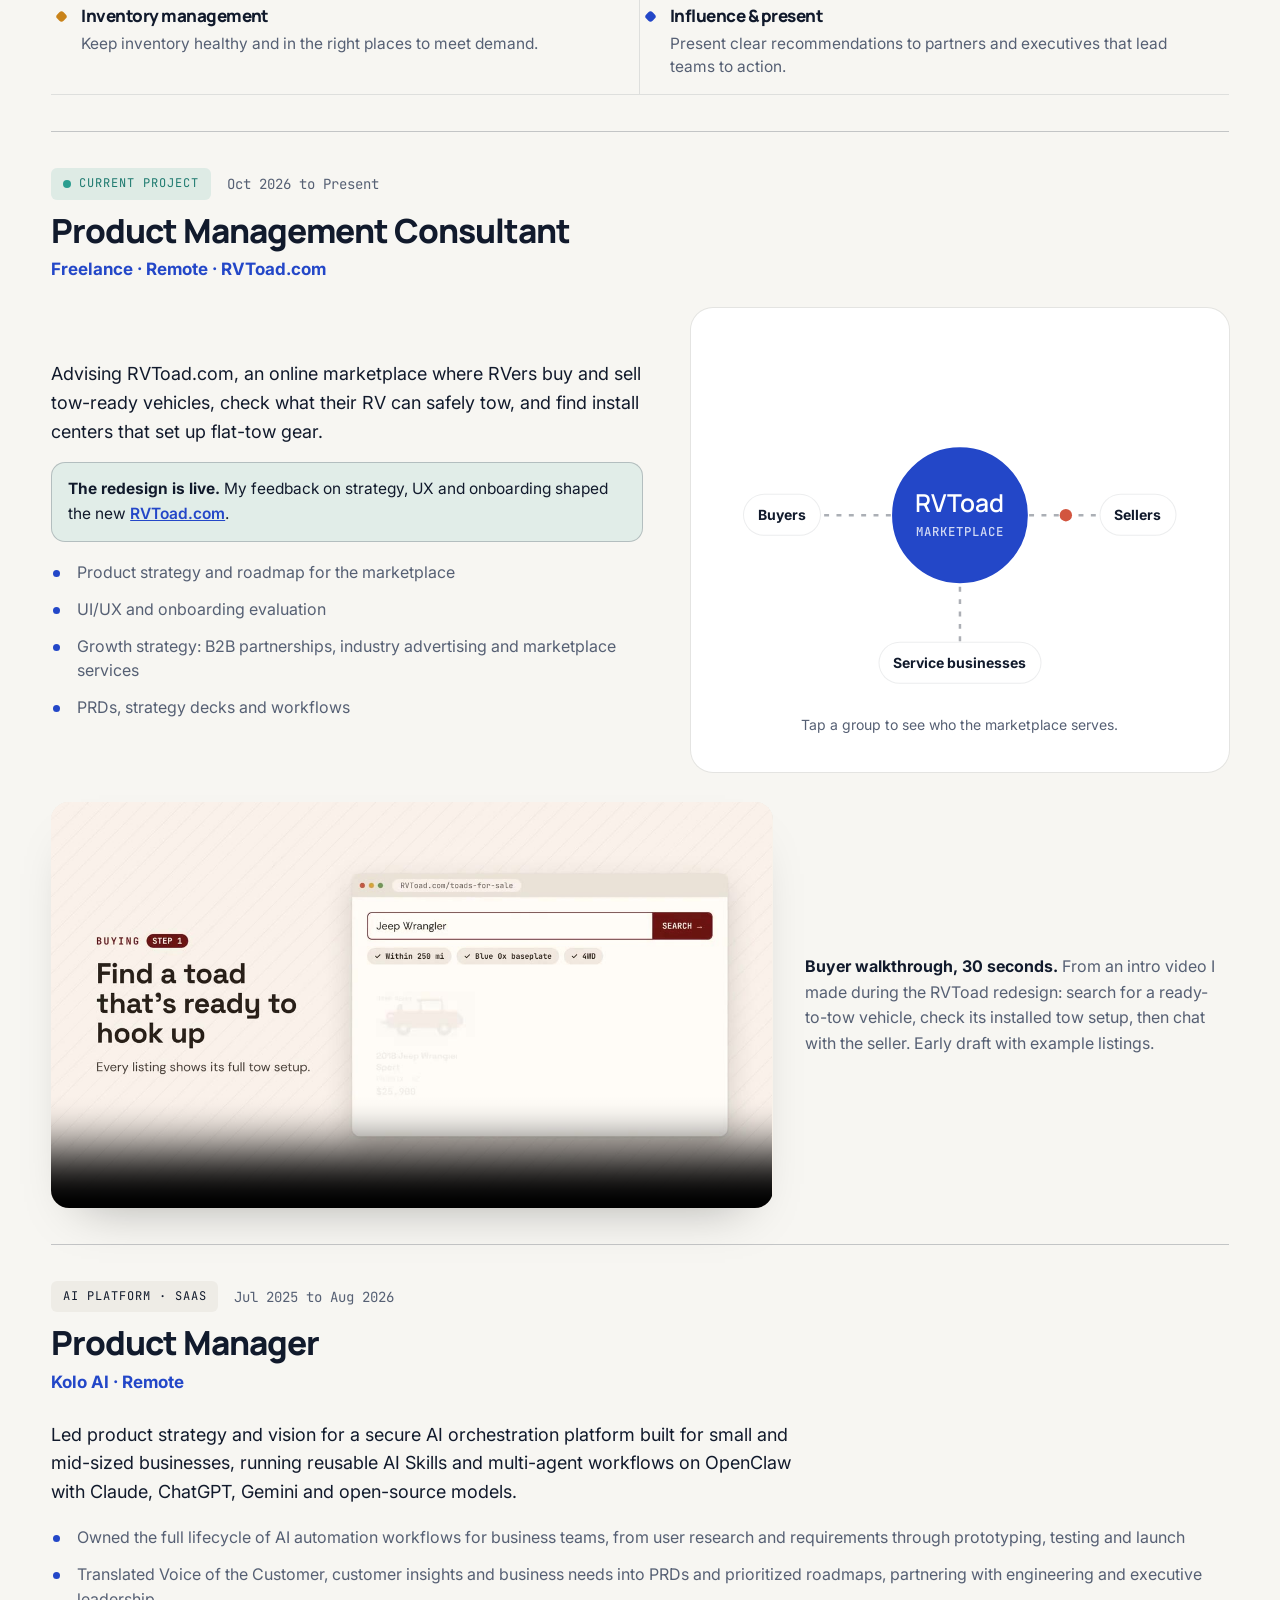
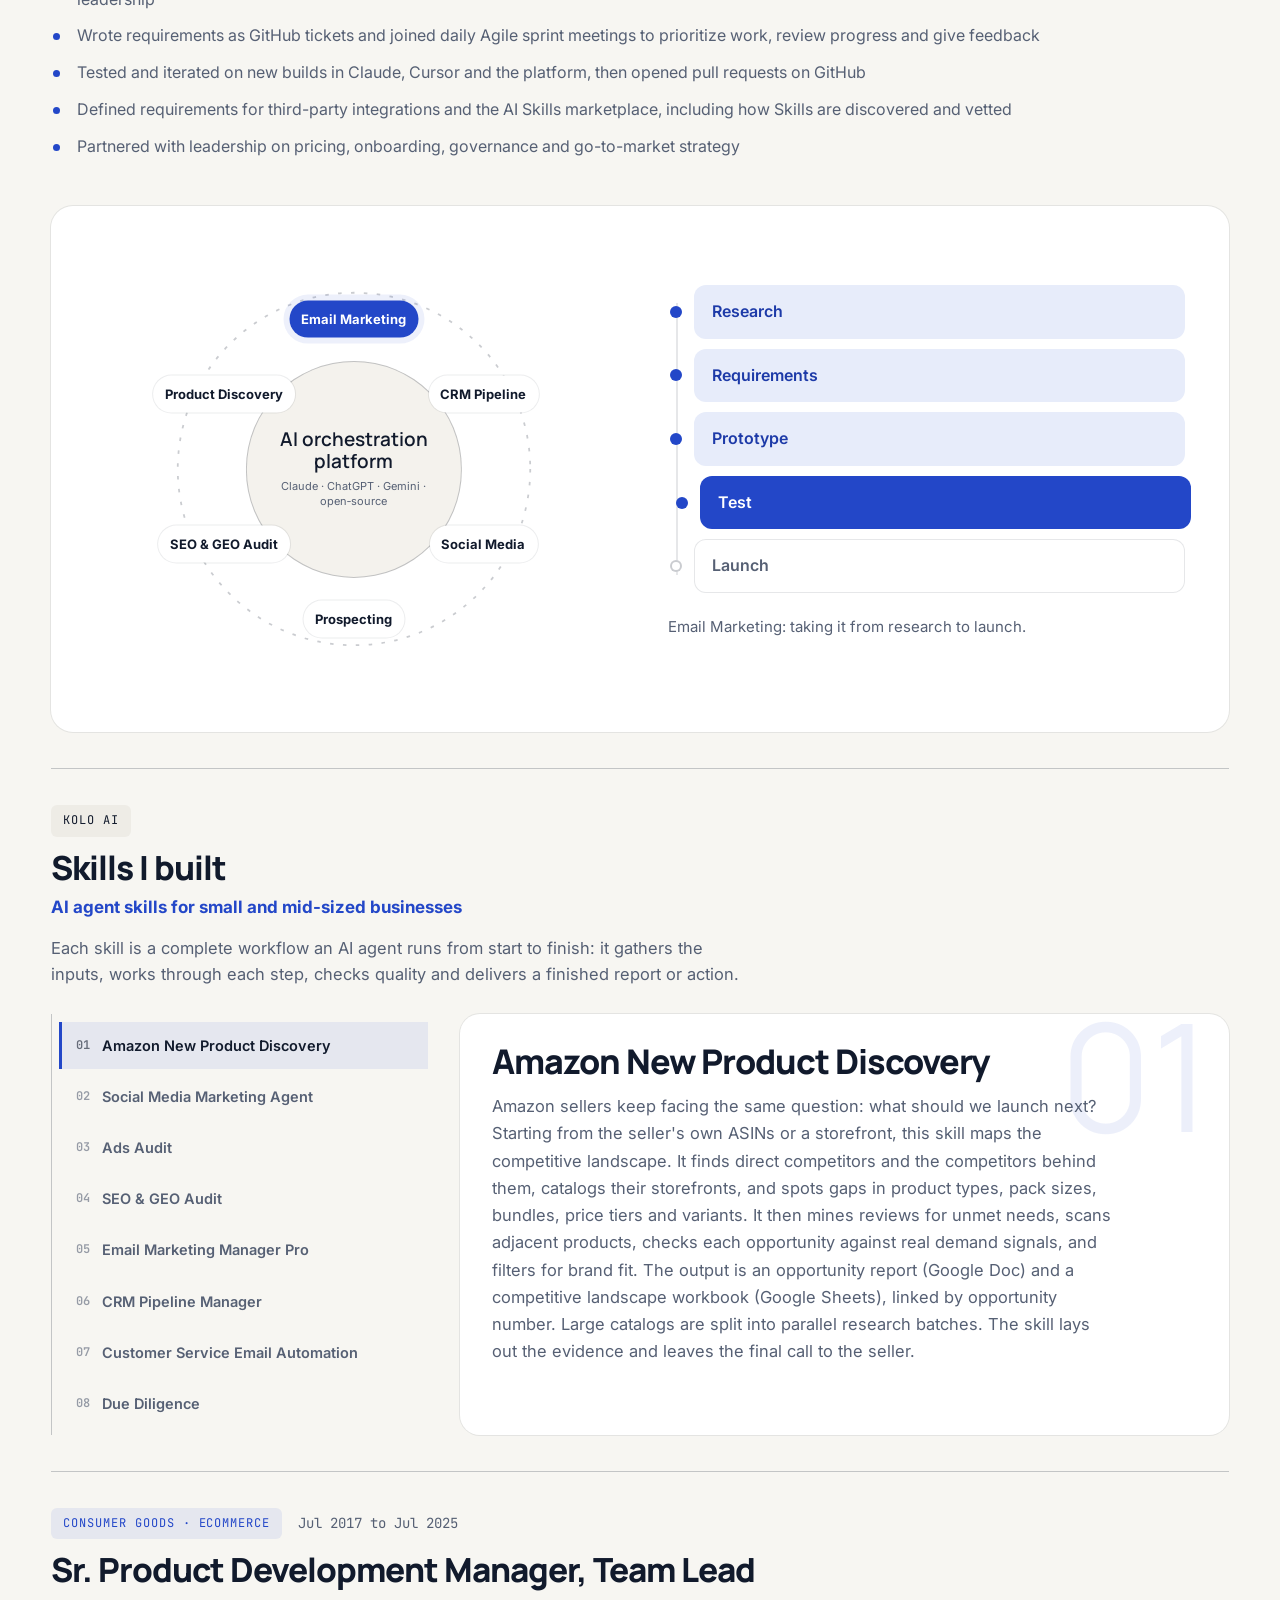
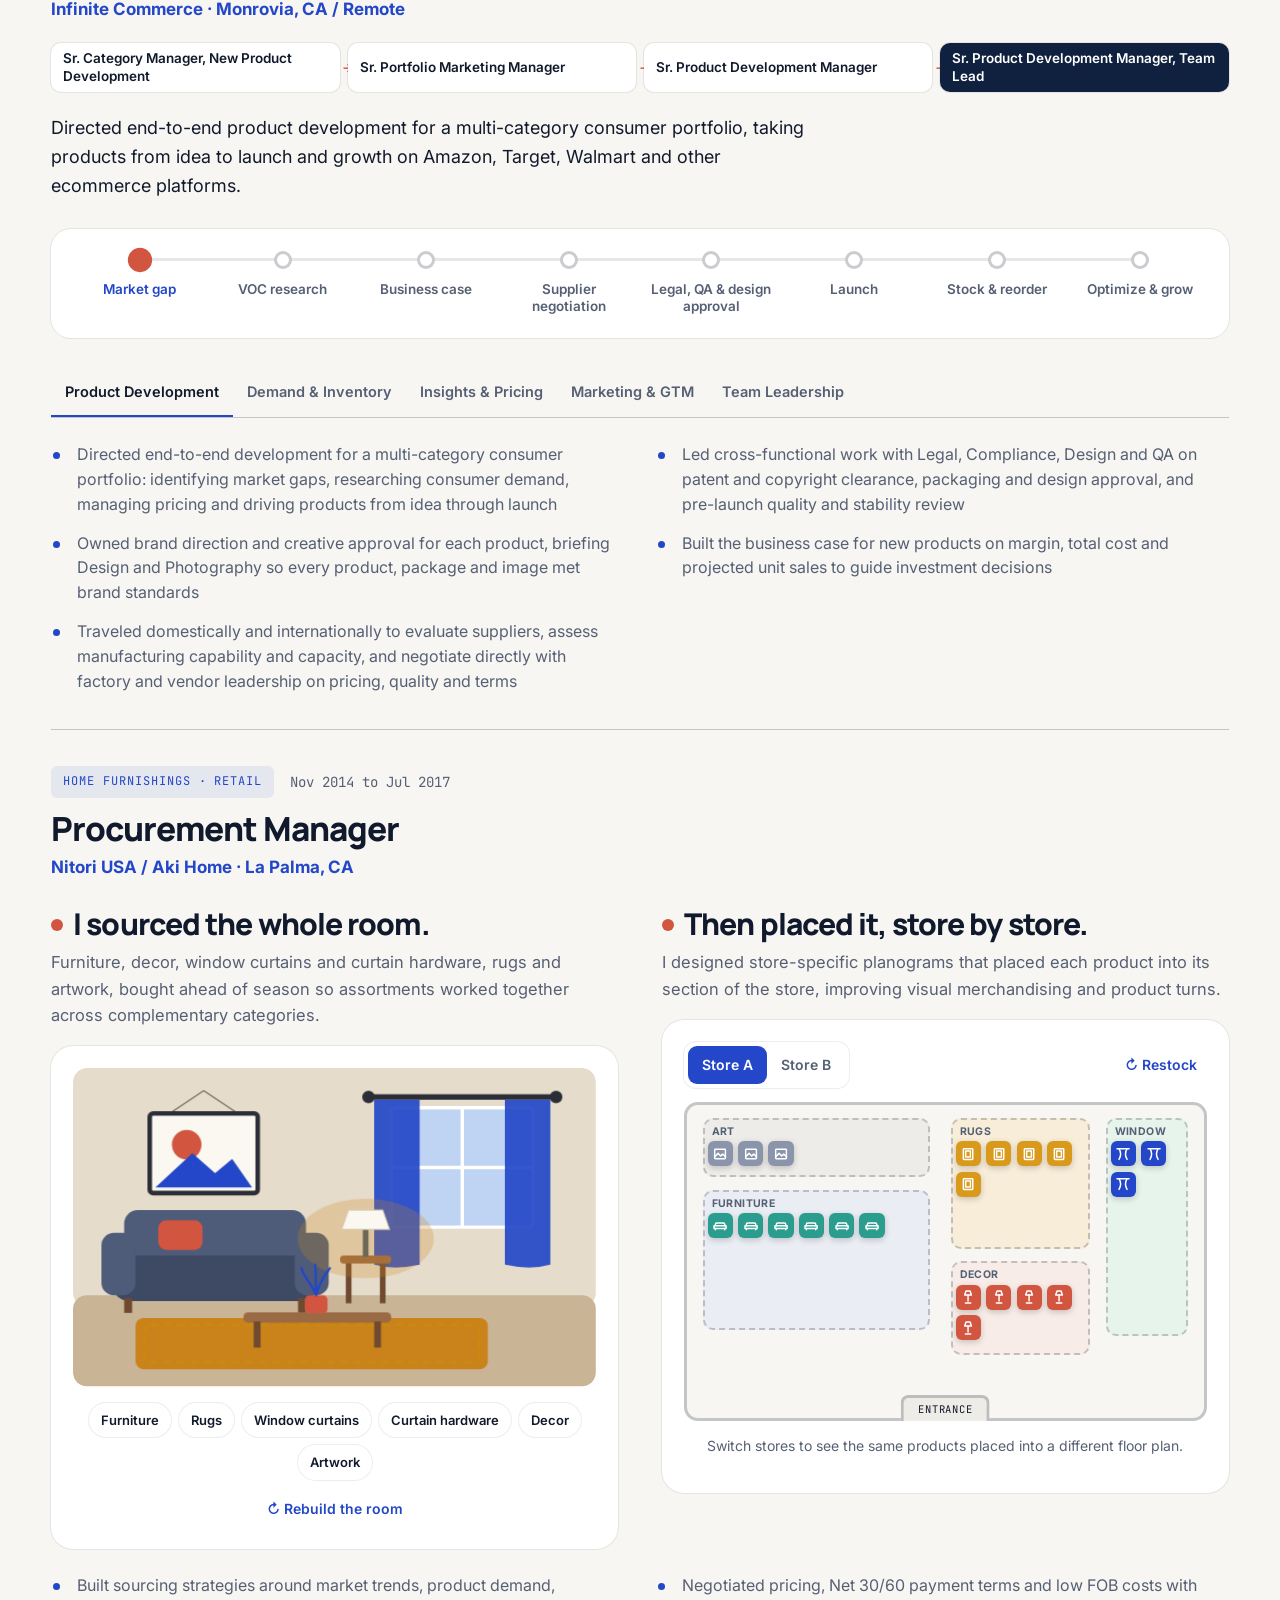
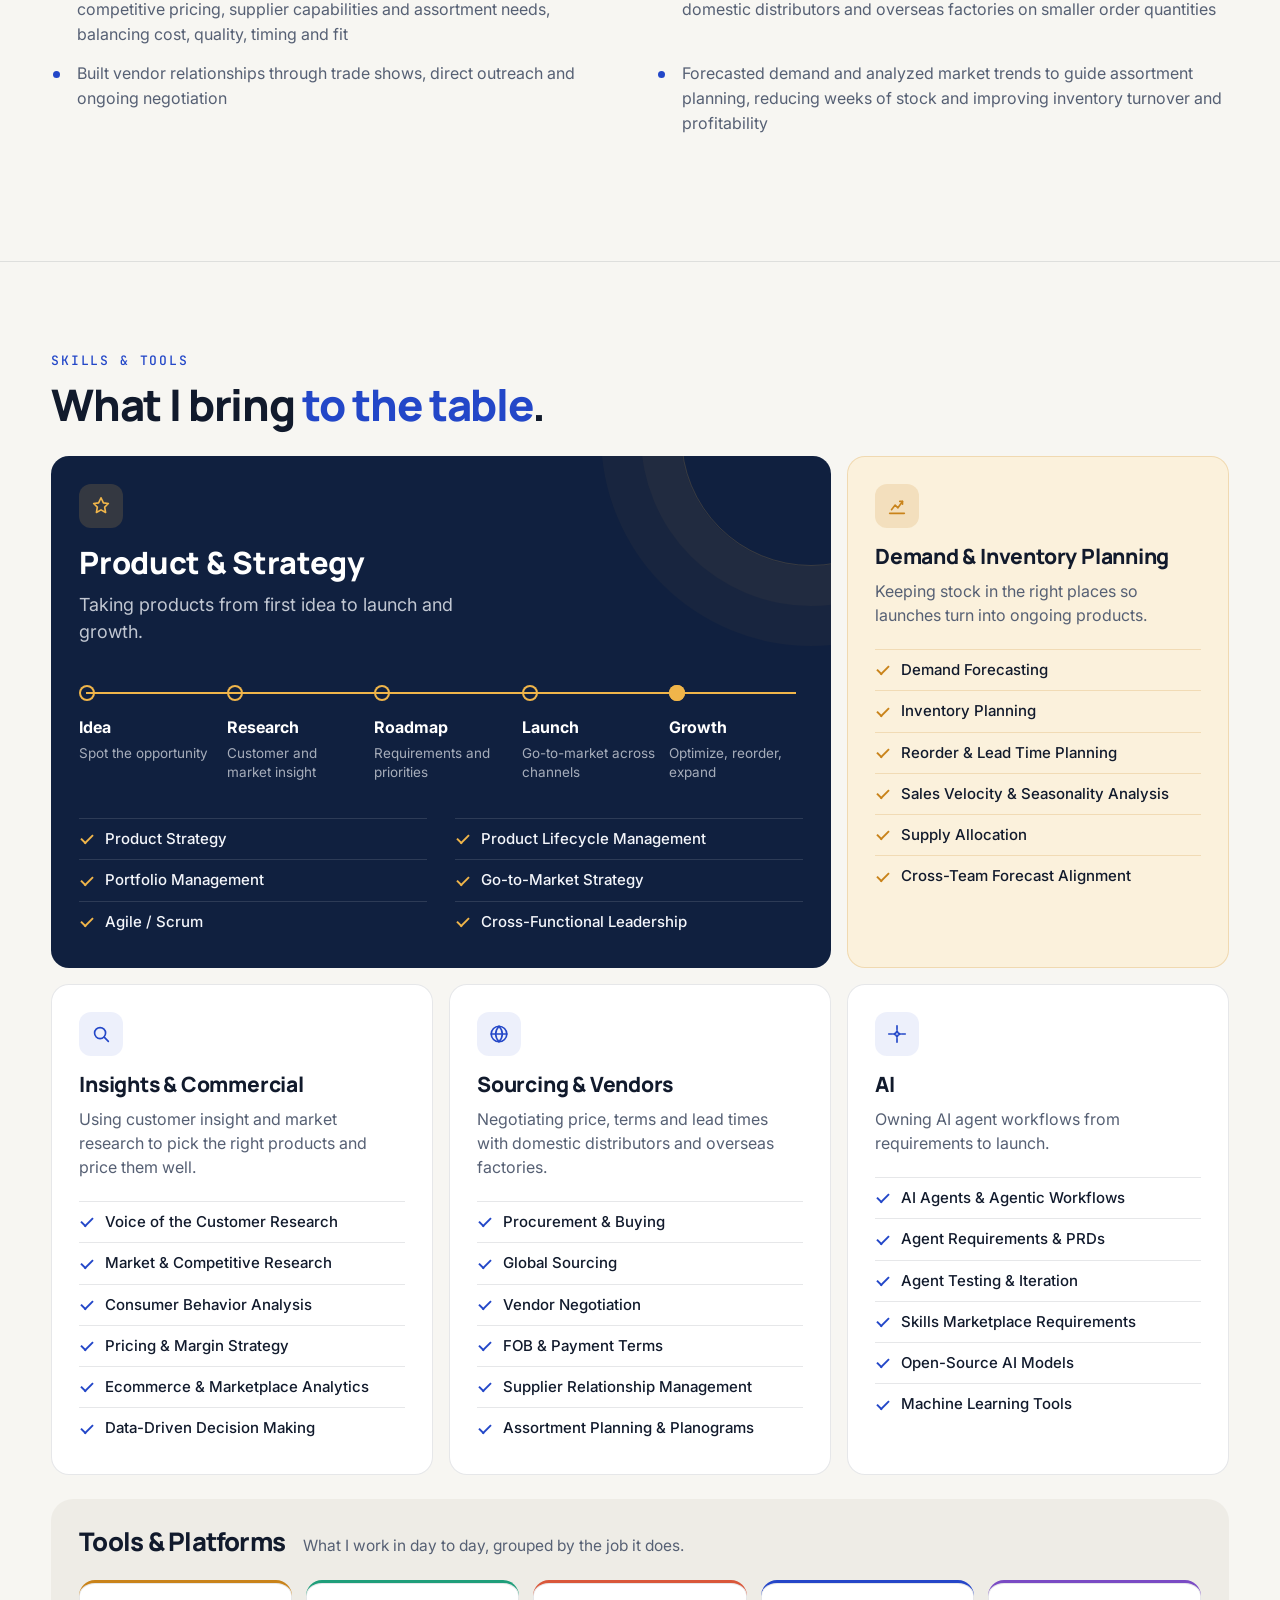
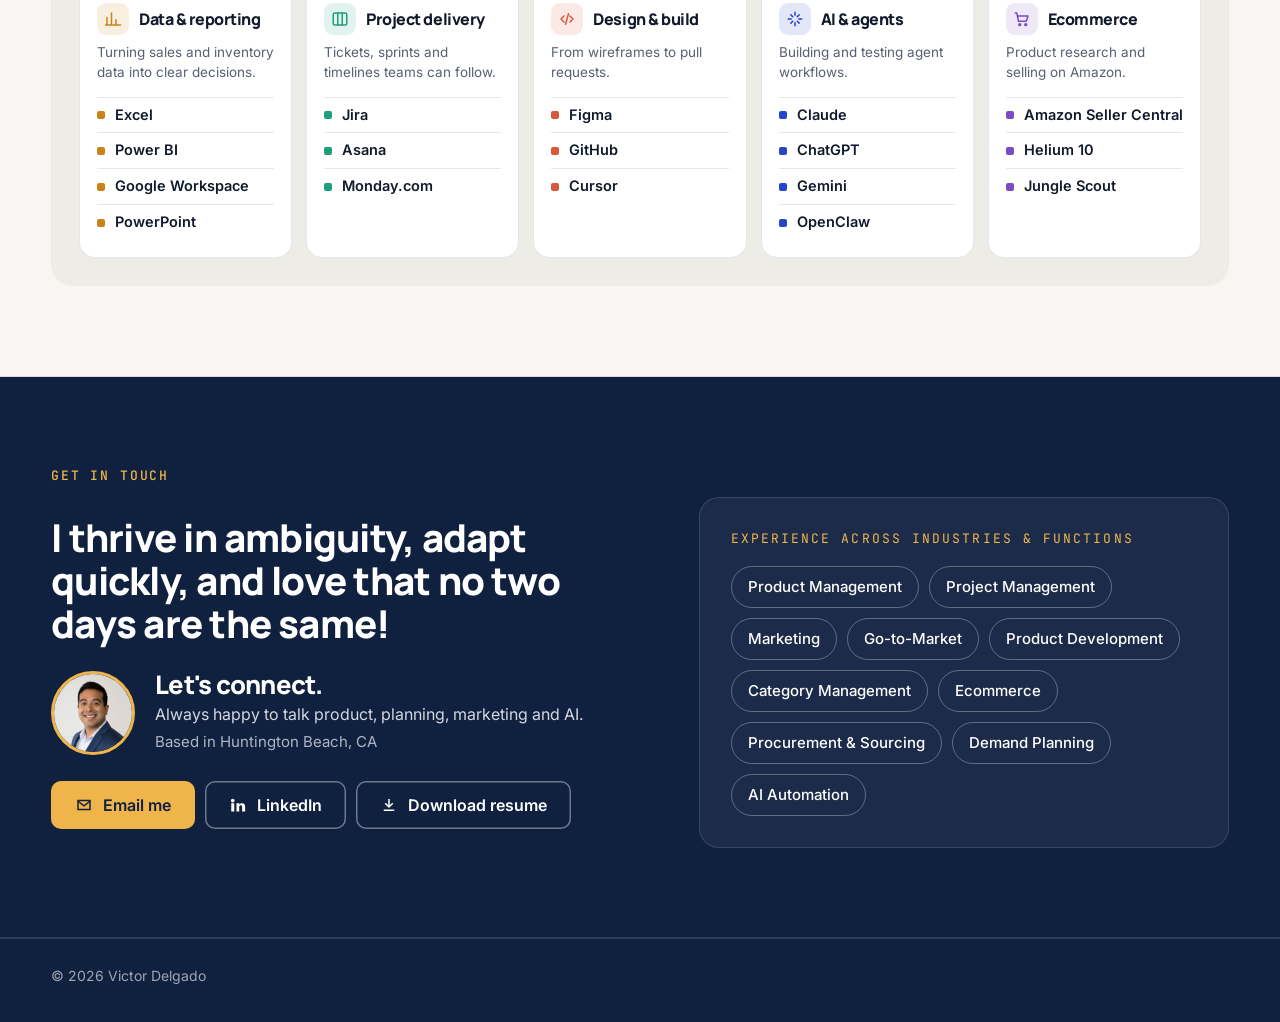
==== commit ec9fd93a: "Center the home intro text and video together on wide screens On monitors wider than a laptop, the t" ====
--- a/index.html
+++ b/index.html
@@ -22,8 +22,8 @@
   <link rel="preconnect" href="https://fonts.googleapis.com">
   <link rel="preconnect" href="https://fonts.gstatic.com" crossorigin>
   <link href="https://fonts.googleapis.com/css2?family=Manrope:wght@500;600;700;800&family=Inter:wght@400;500;600;700&family=JetBrains+Mono:wght@500&display=swap" rel="stylesheet">
-  <link rel="stylesheet" href="styles.css?v=20261120b">
-  <link rel="stylesheet" href="profile.css?v=20261120b">
+  <link rel="stylesheet" href="styles.css?v=20261120c">
+  <link rel="stylesheet" href="profile.css?v=20261120c">
 </head>
 <body class="o1">
   <div class="progress" aria-hidden="true"></div>
@@ -512,6 +512,6 @@
     <footer class="footer"><p>© <span id="year">2026</span> Victor Delgado</p></footer>
   </main>
   <a href="#home" class="totop" aria-label="Back to top"><svg viewBox="0 0 24 24" aria-hidden="true"><path d="M12 19V5M5 12l7-7 7 7" fill="none" stroke="currentColor" stroke-width="2.4" stroke-linecap="round" stroke-linejoin="round"/></svg></a>
-  <script src="main.js?v=20261120b"></script>
-  <script src="profile.js?v=20261120b"></script>
+  <script src="main.js?v=20261120c"></script>
+  <script src="profile.js?v=20261120c"></script>
 </body></html>
--- a/profile.css
+++ b/profile.css
@@ -516,3 +516,11 @@
   .nav.is-past .nav__links { width: auto; max-width: none; margin-inline: 0; }
 }
 .fin__sub { margin: 4px 0 0; color: rgba(244, 246, 251, 0.86); font-size: 16px; line-height: 1.45; }
+
+/* Wide screens: keep the intro text and video together as one centered group,
+   so extra width splits evenly on both sides instead of opening a gap on the left. */
+@media (min-width: 1280px) {
+  .top__video { justify-content: center; }
+  .top__video .vid { width: auto; margin-inline: auto; grid-template-columns: minmax(260px, 520px) auto; }
+  .top .vid__copy { justify-self: start; }
+}
